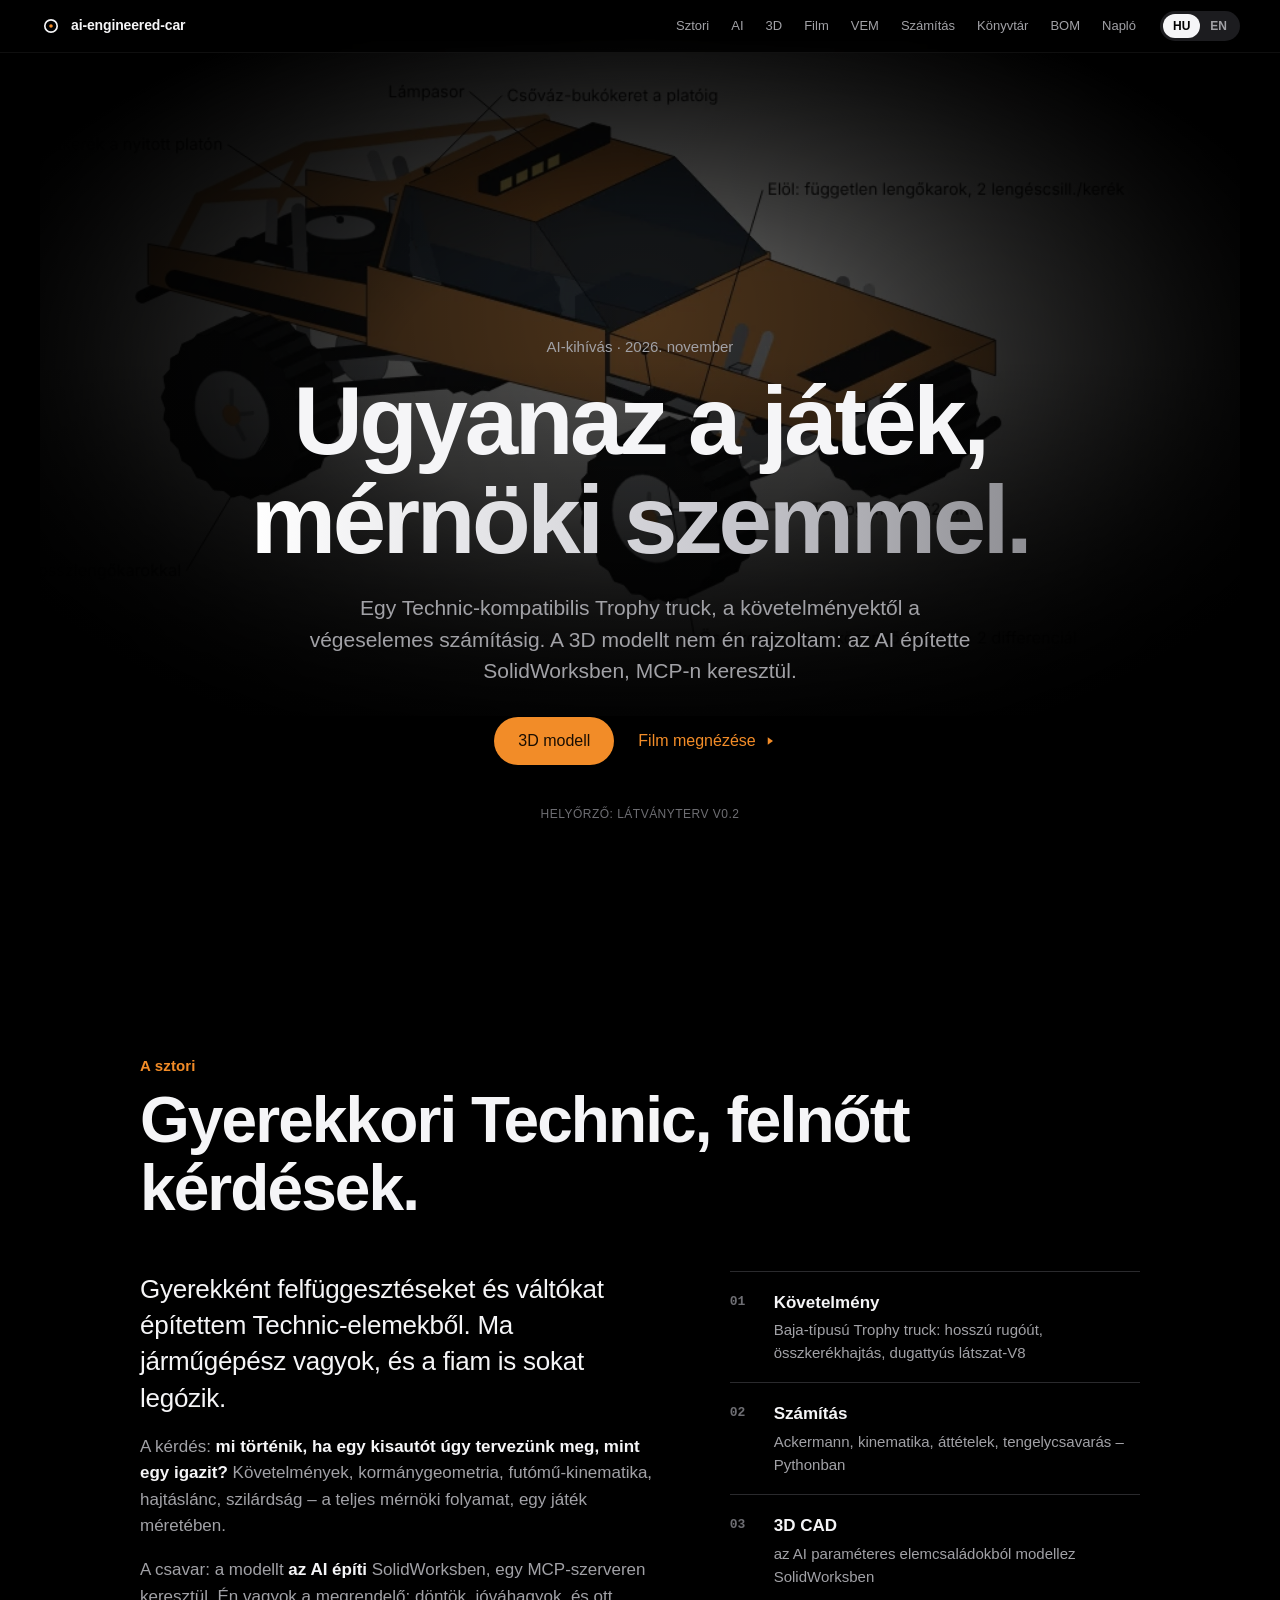
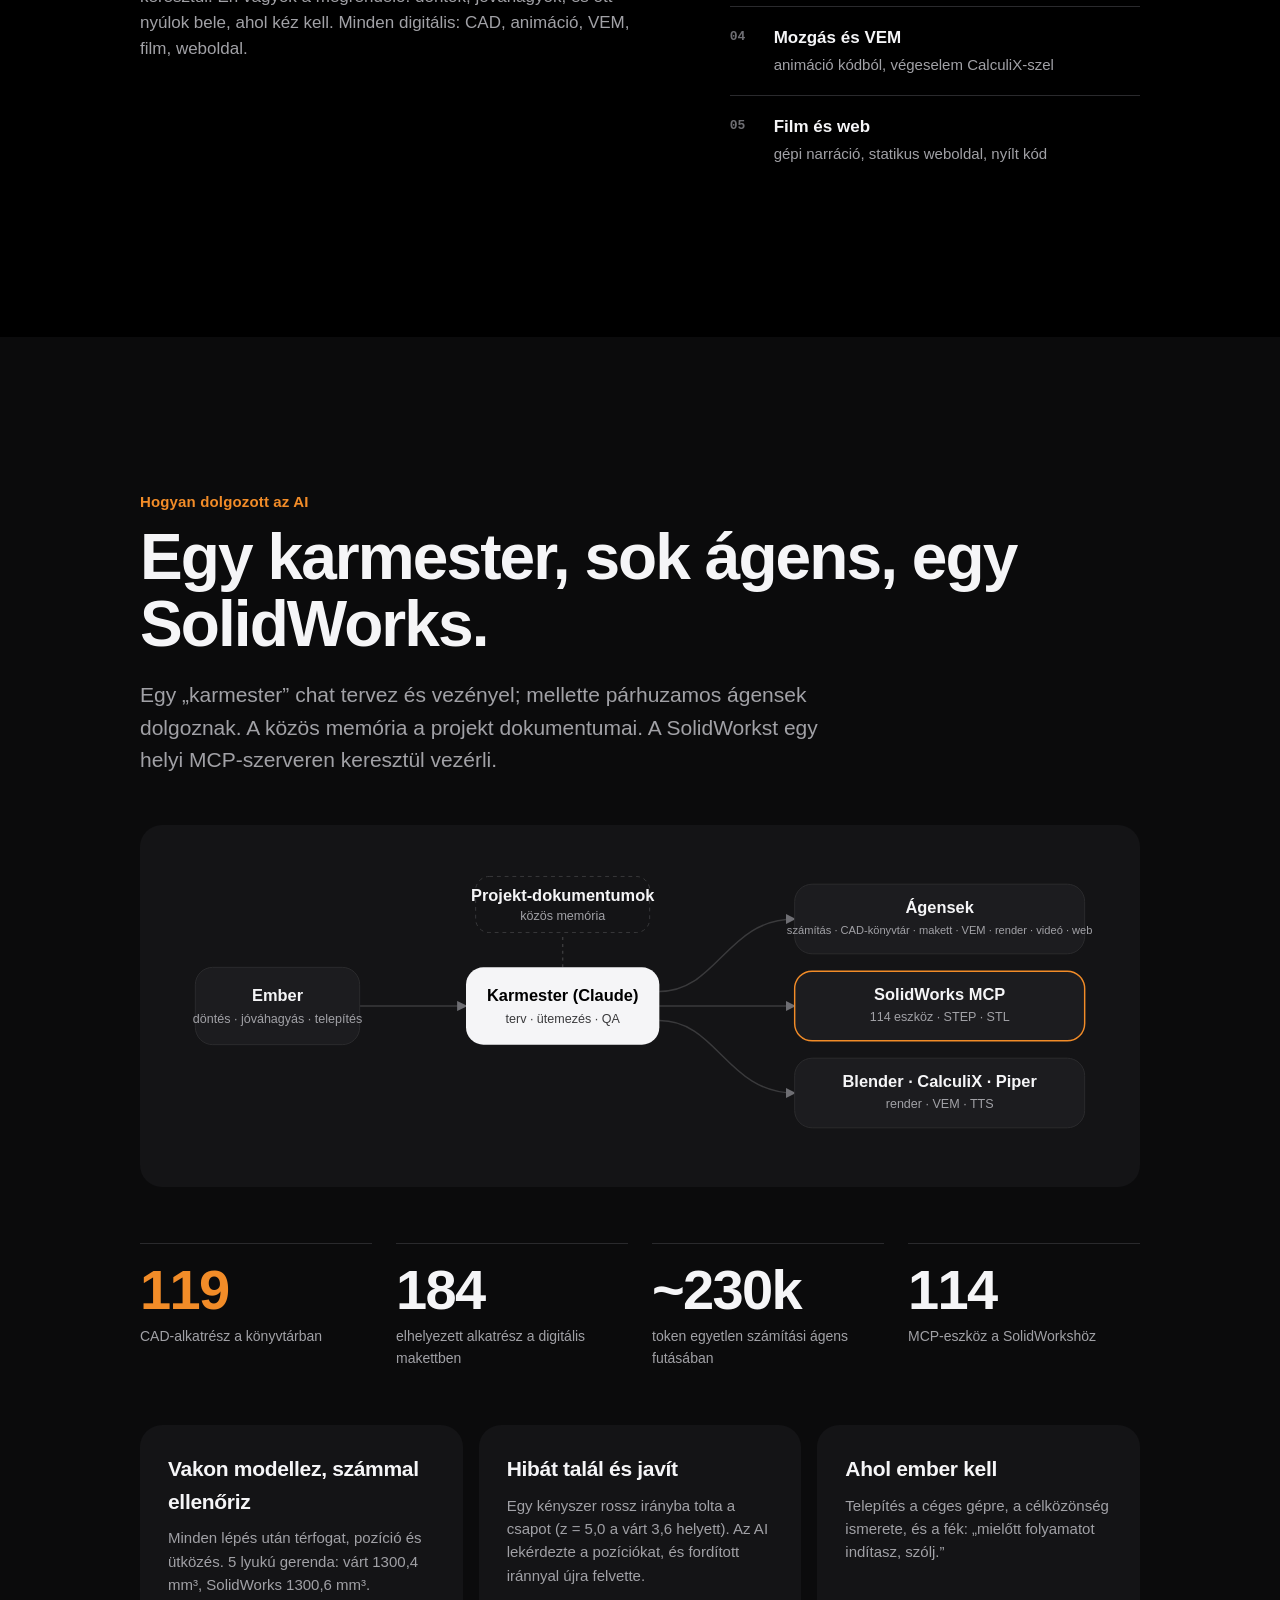
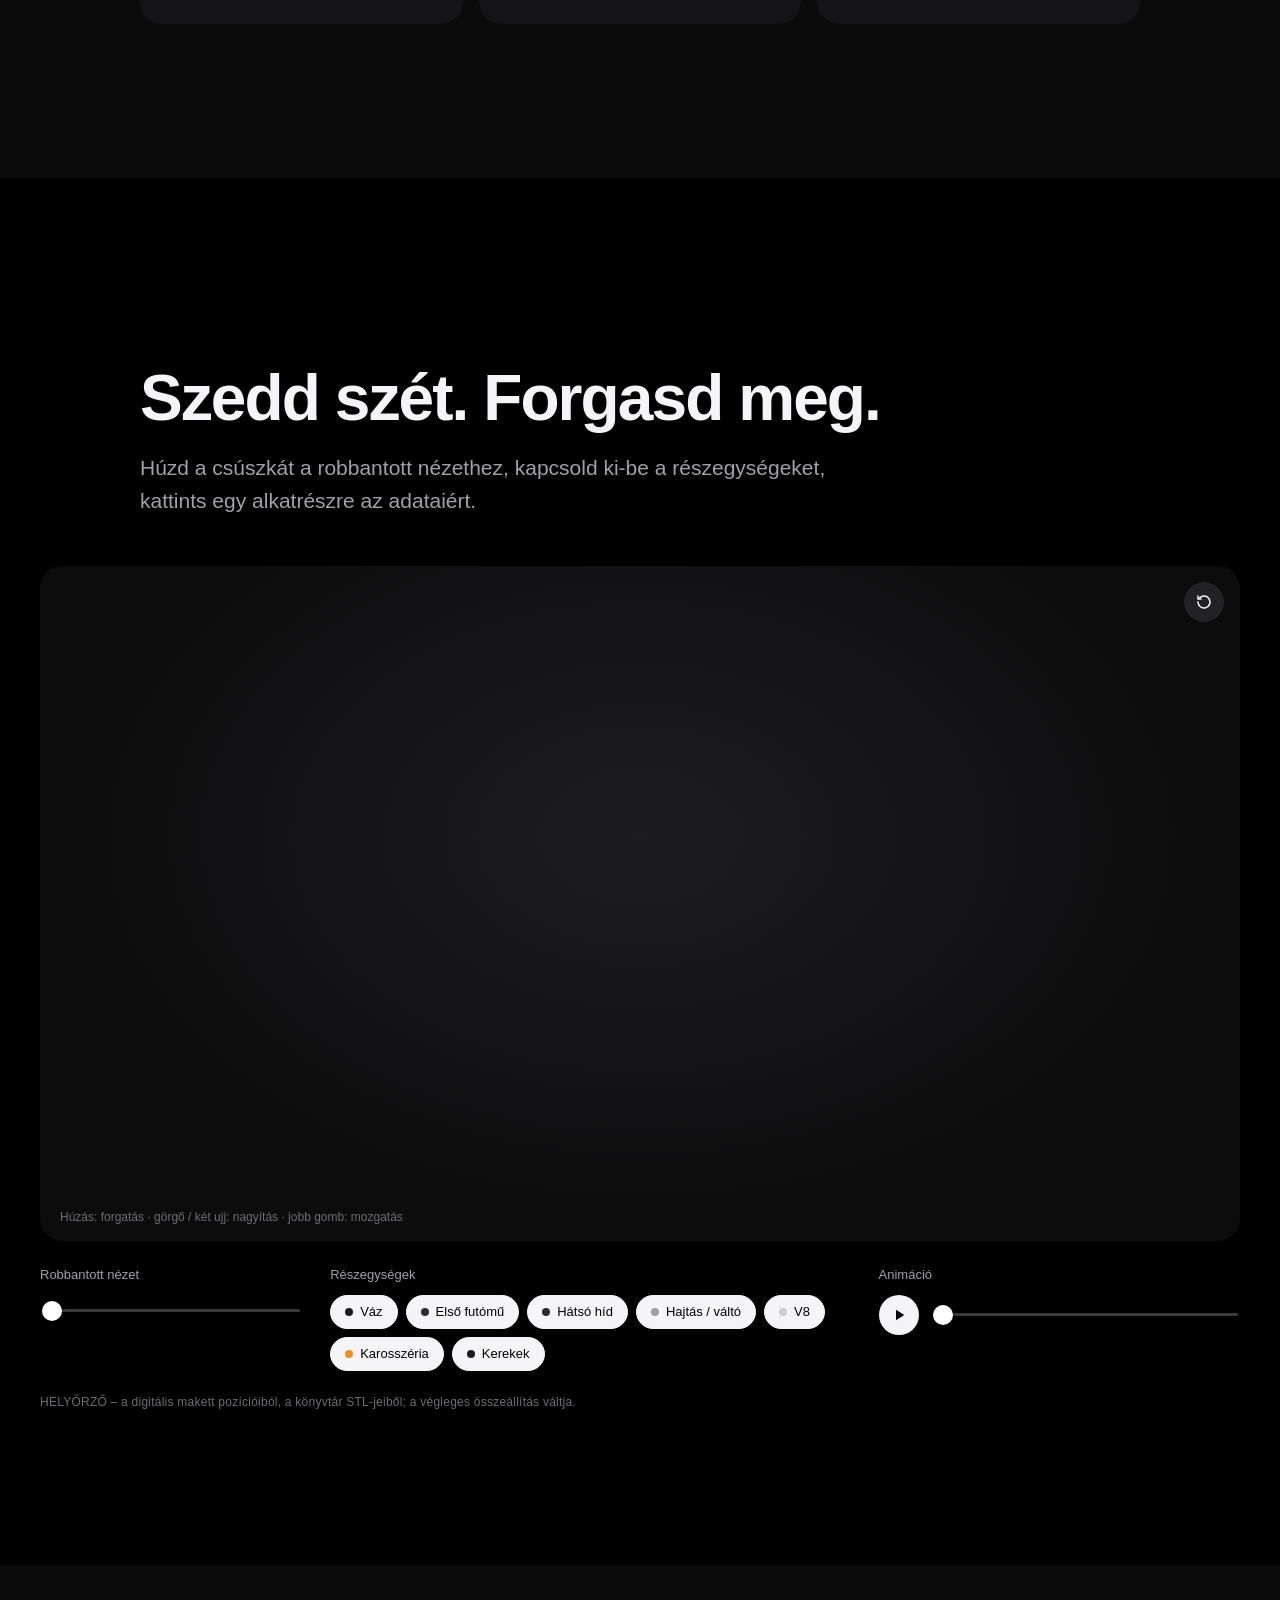
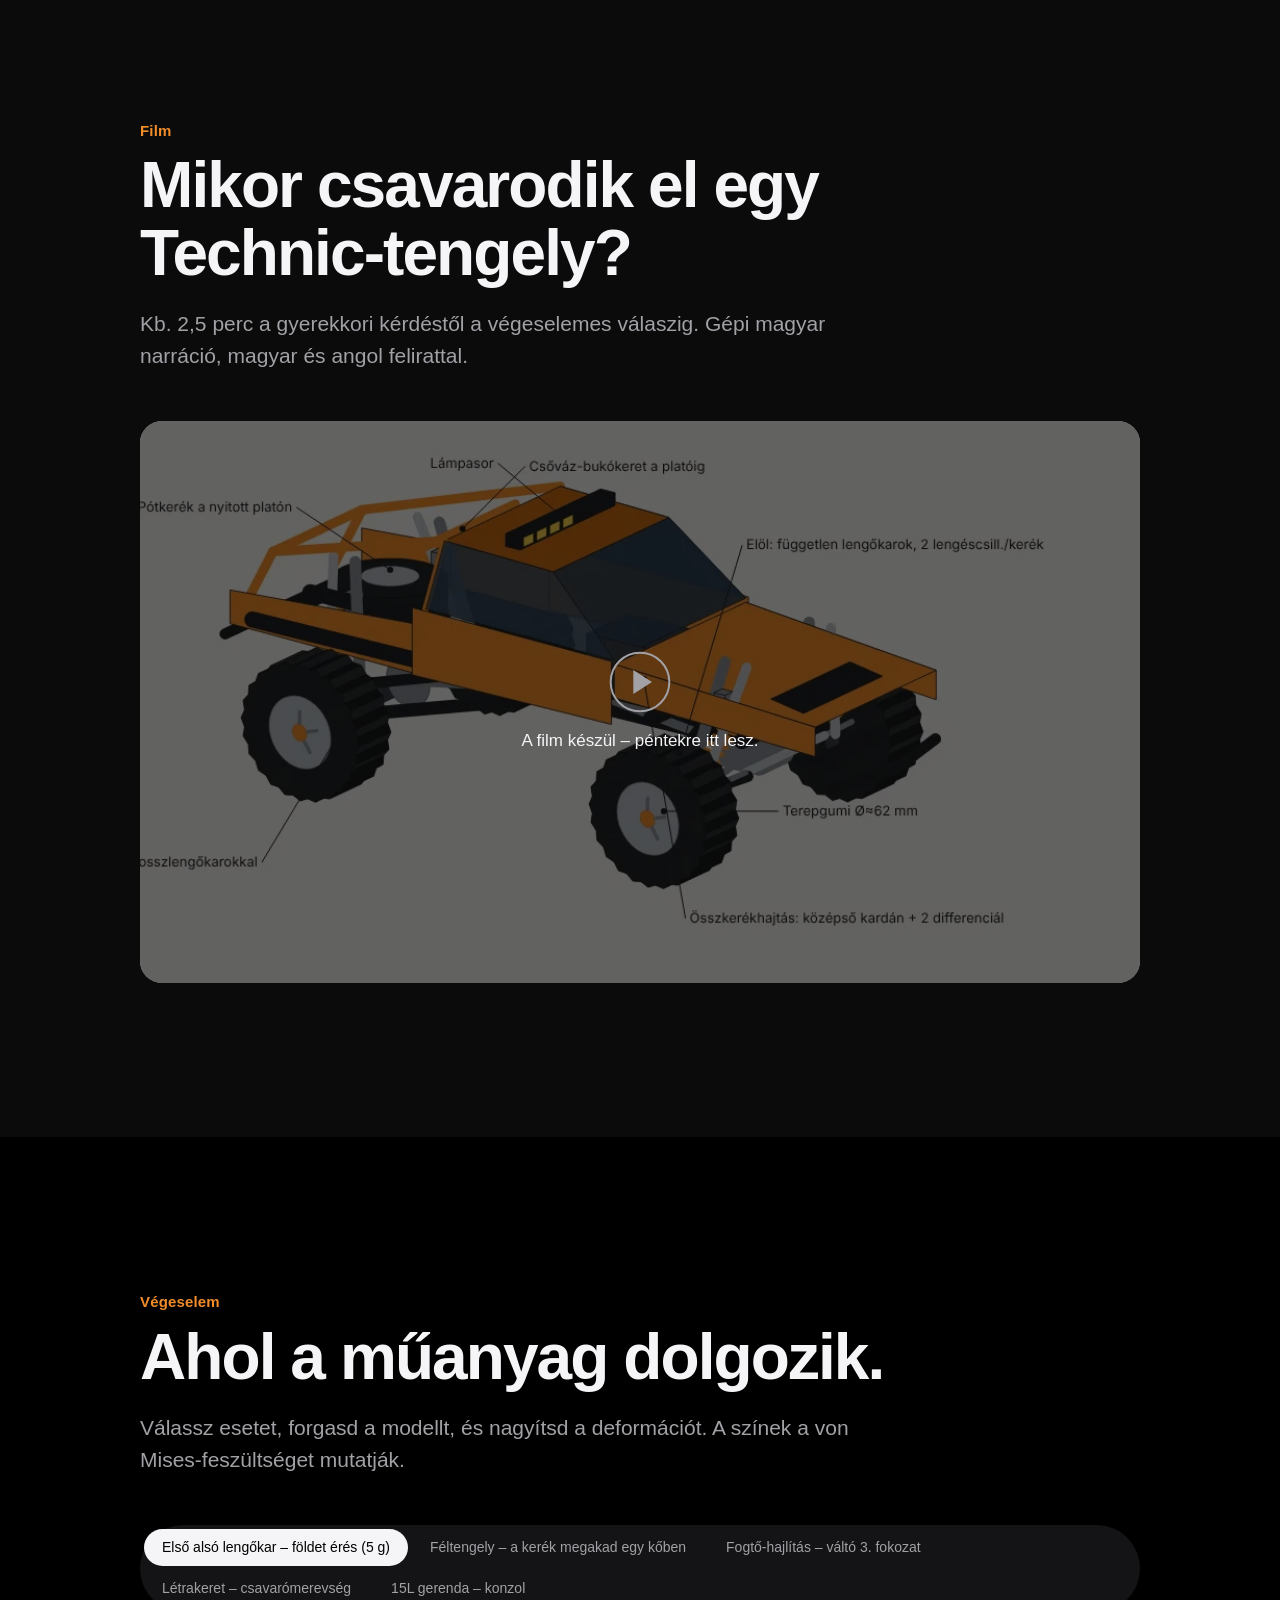
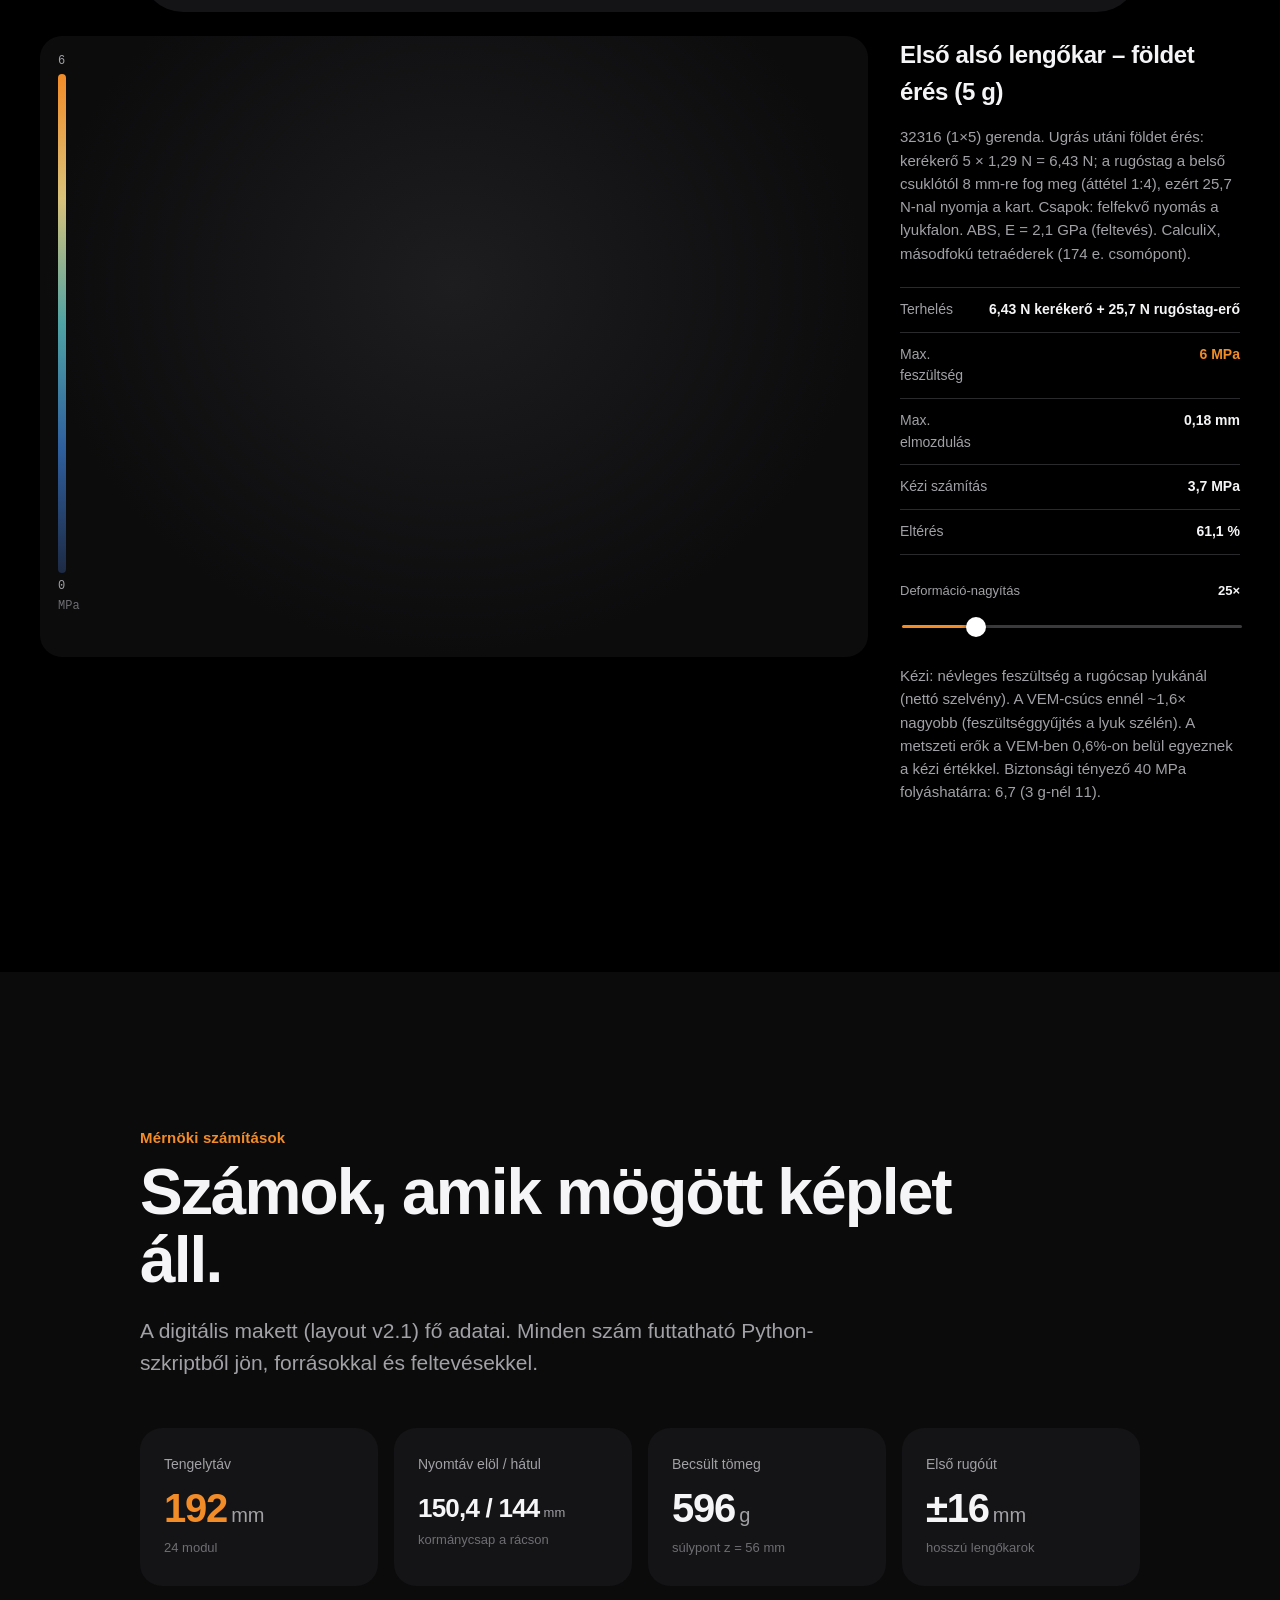
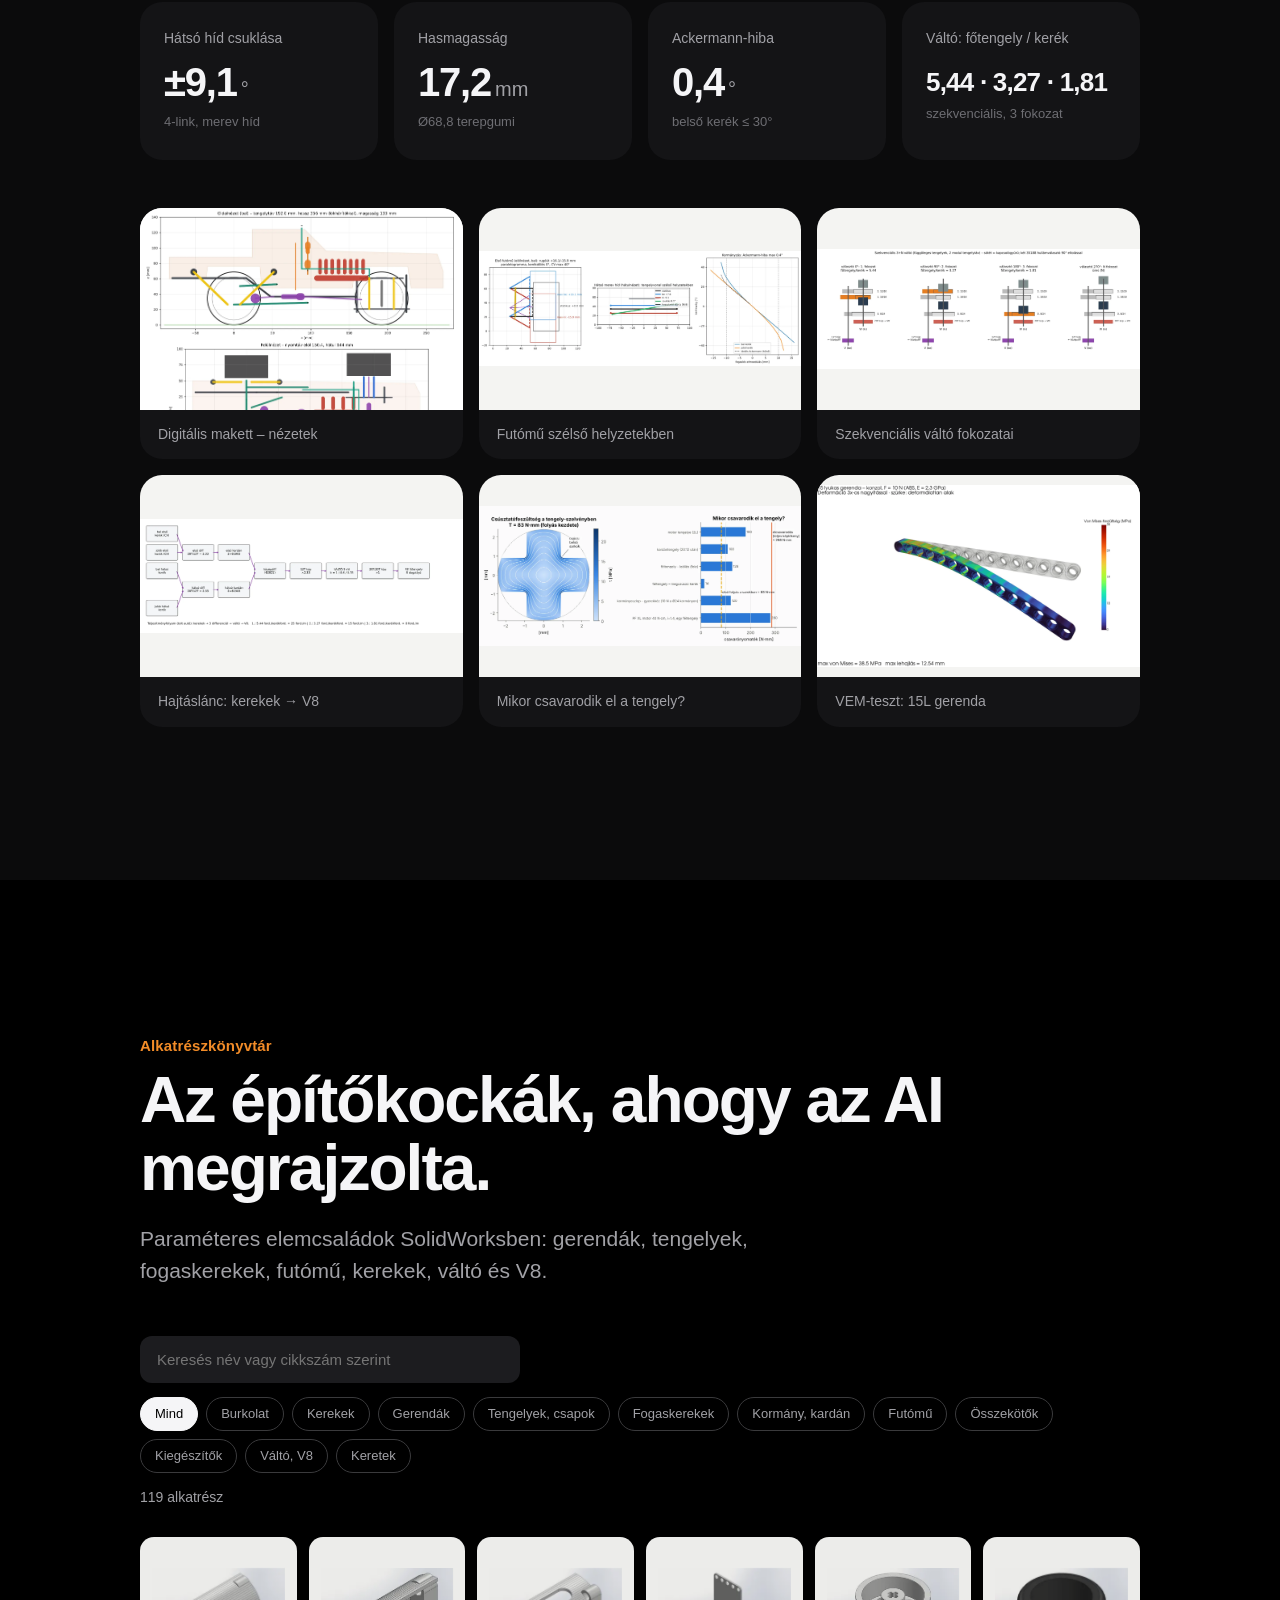
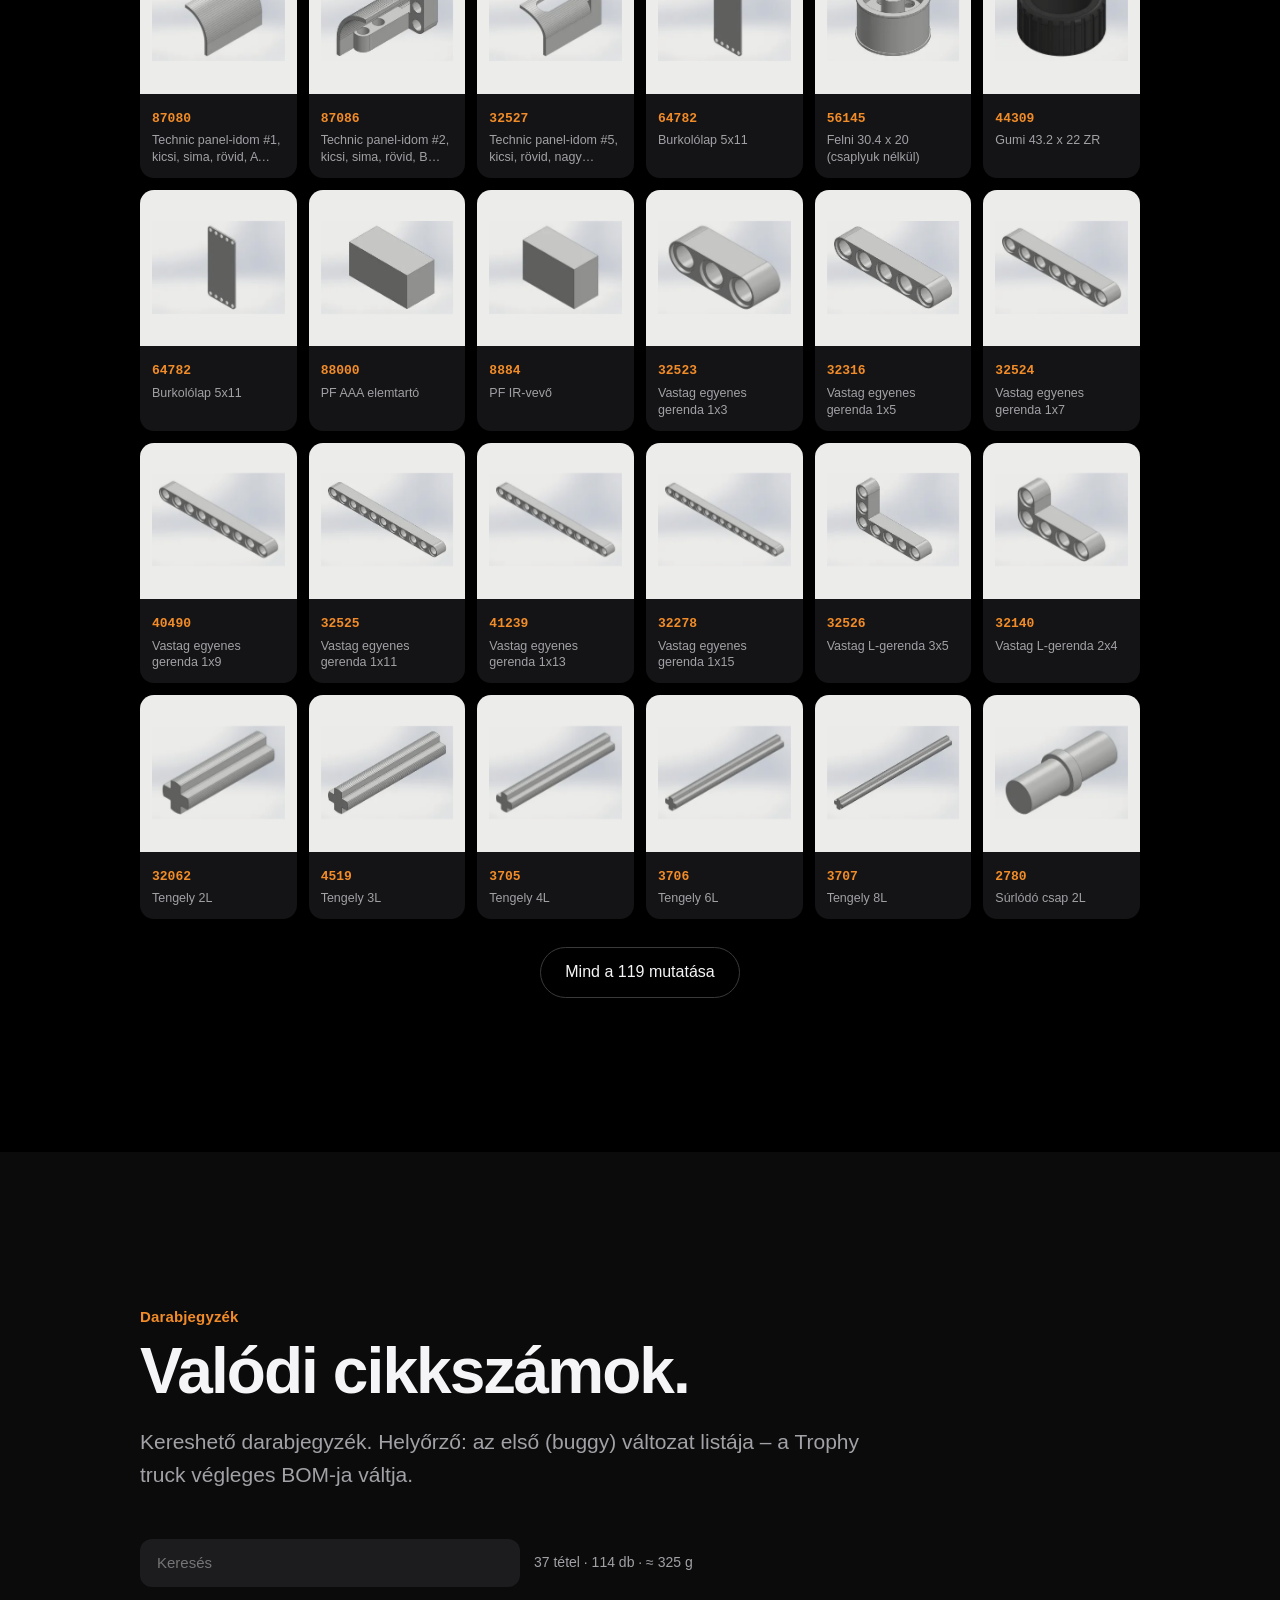
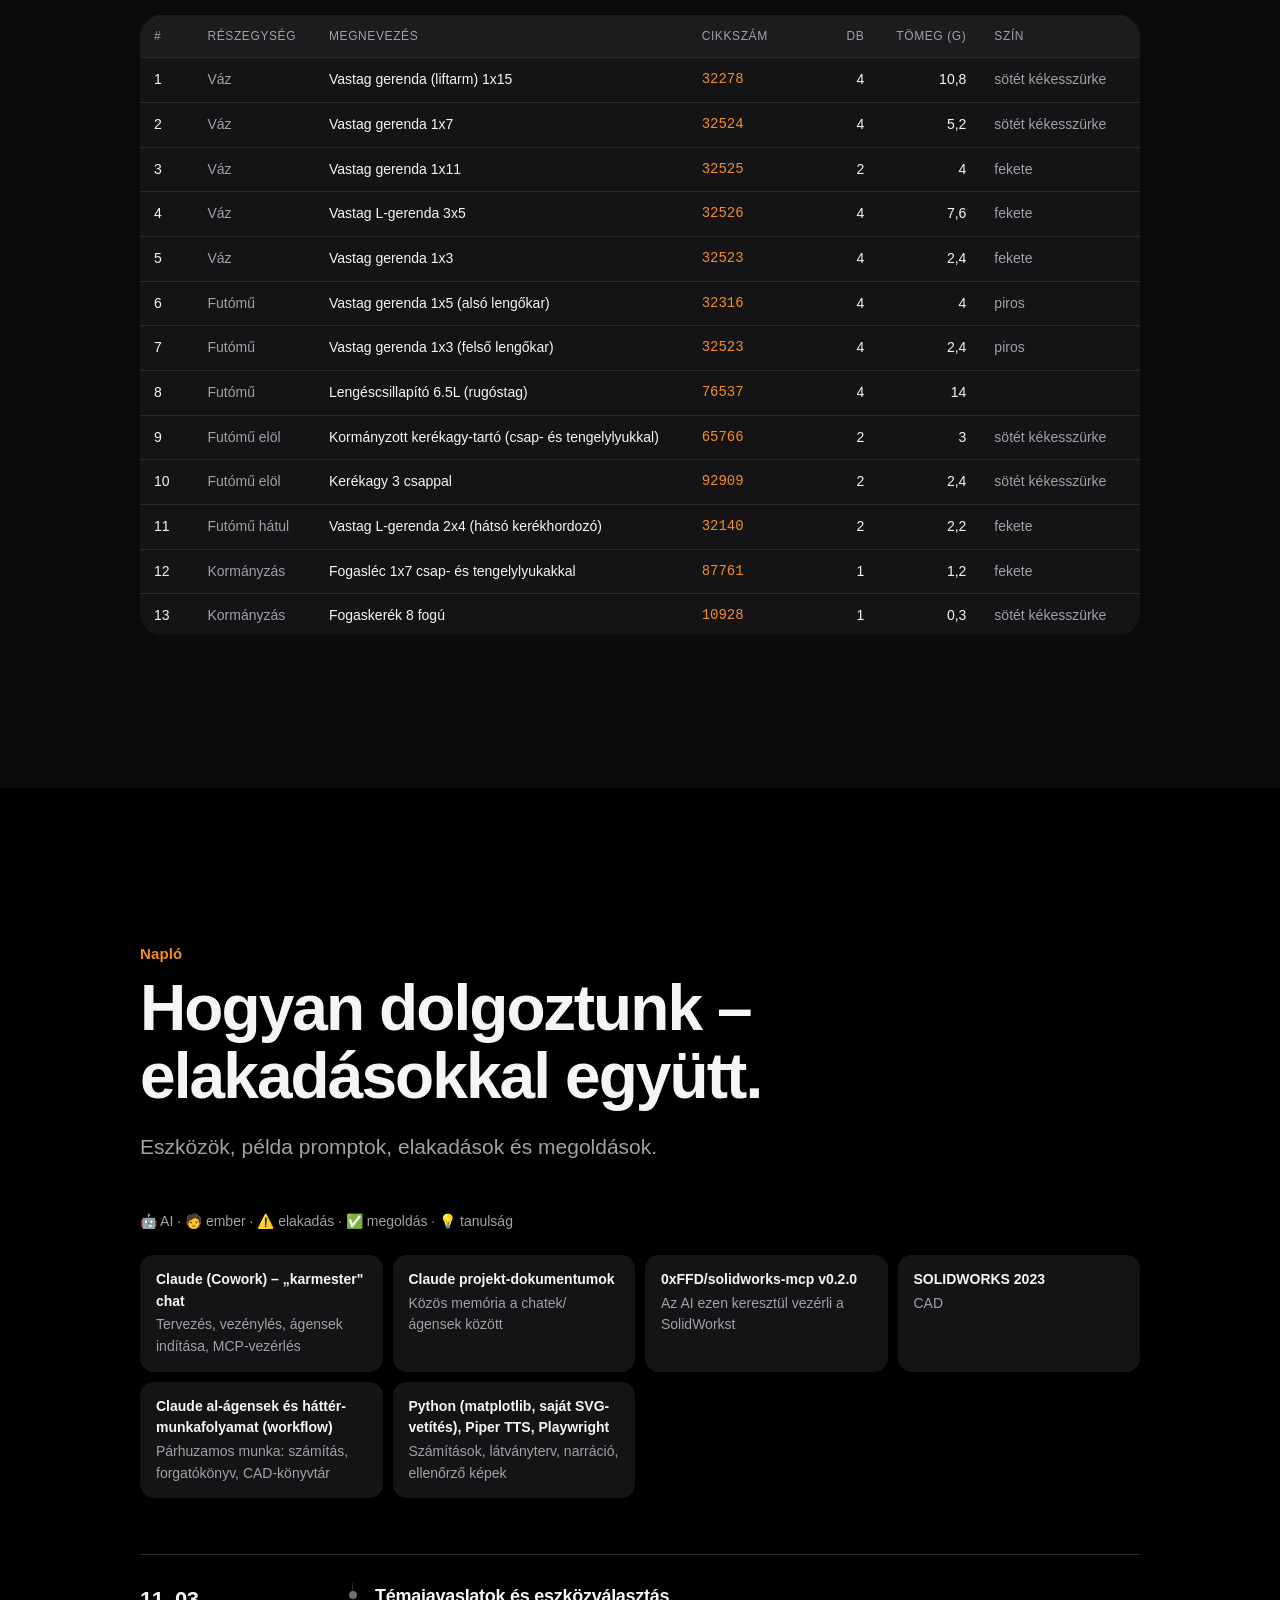
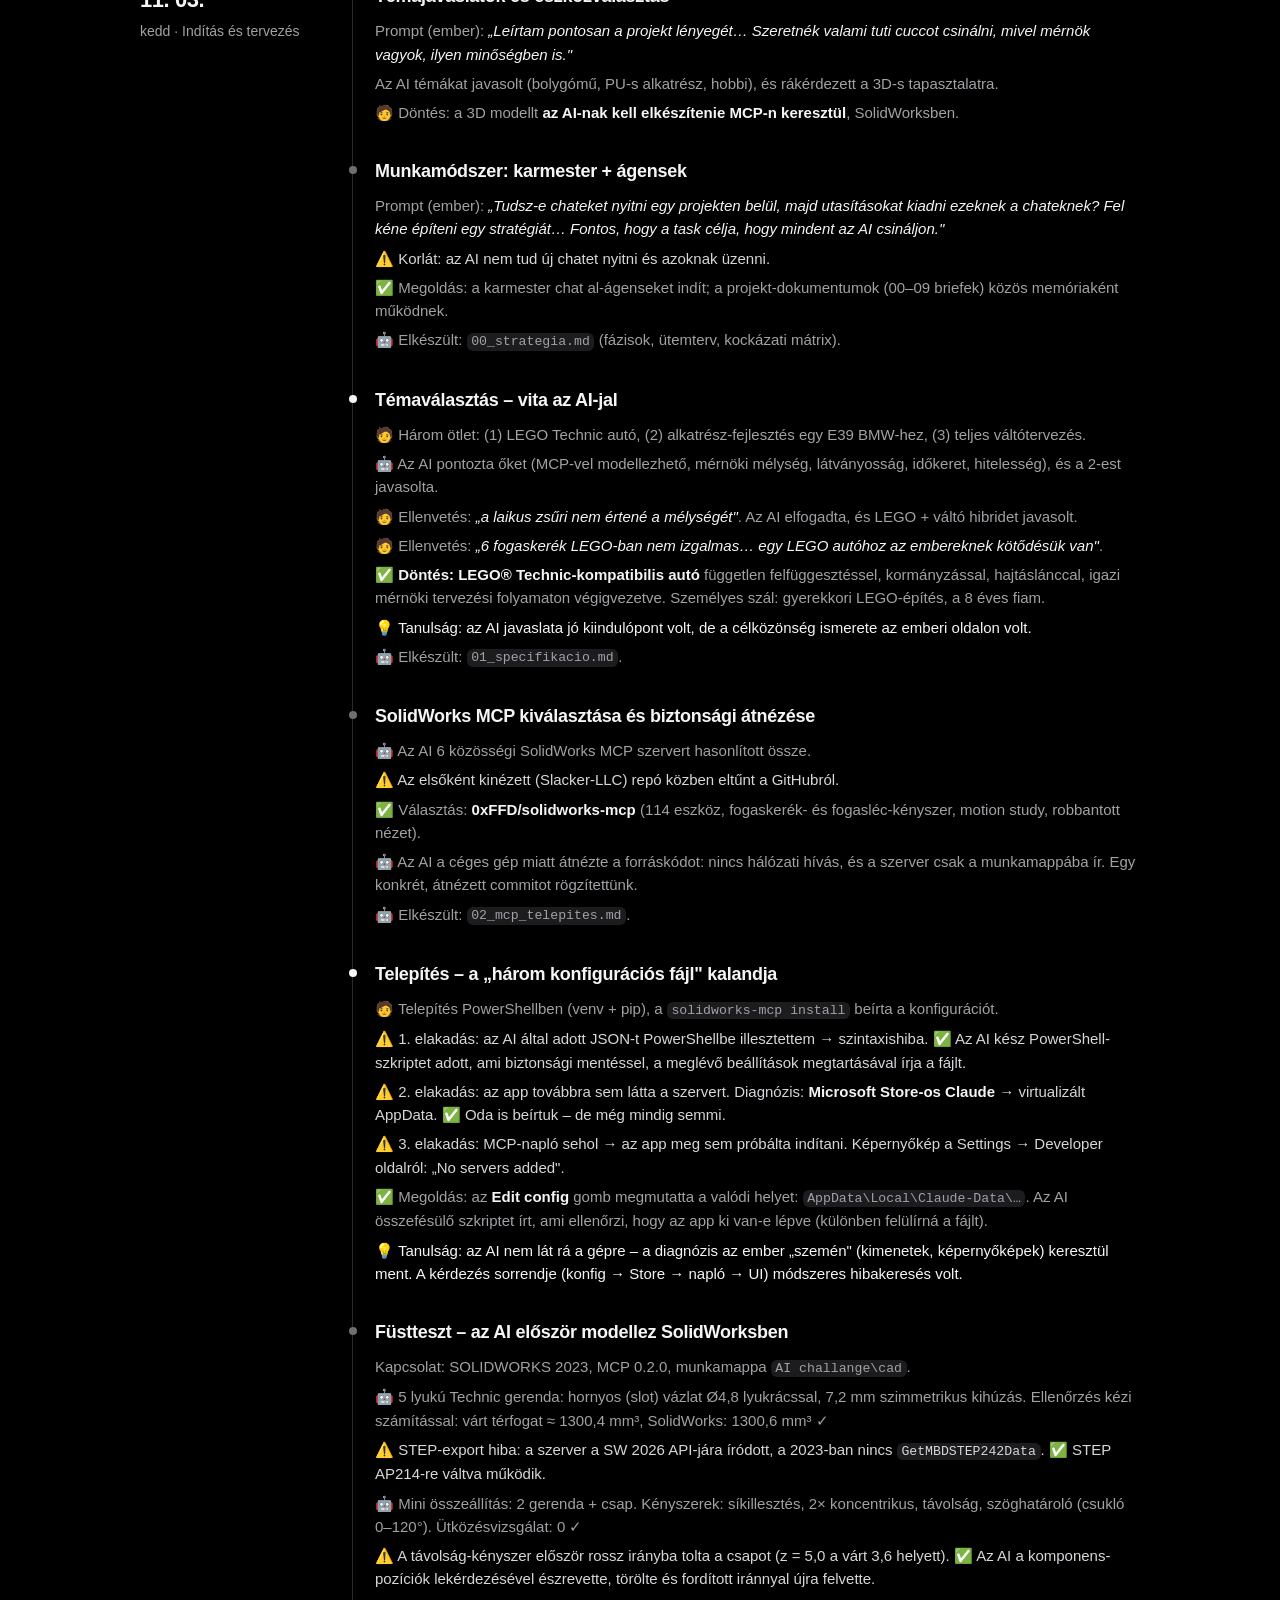
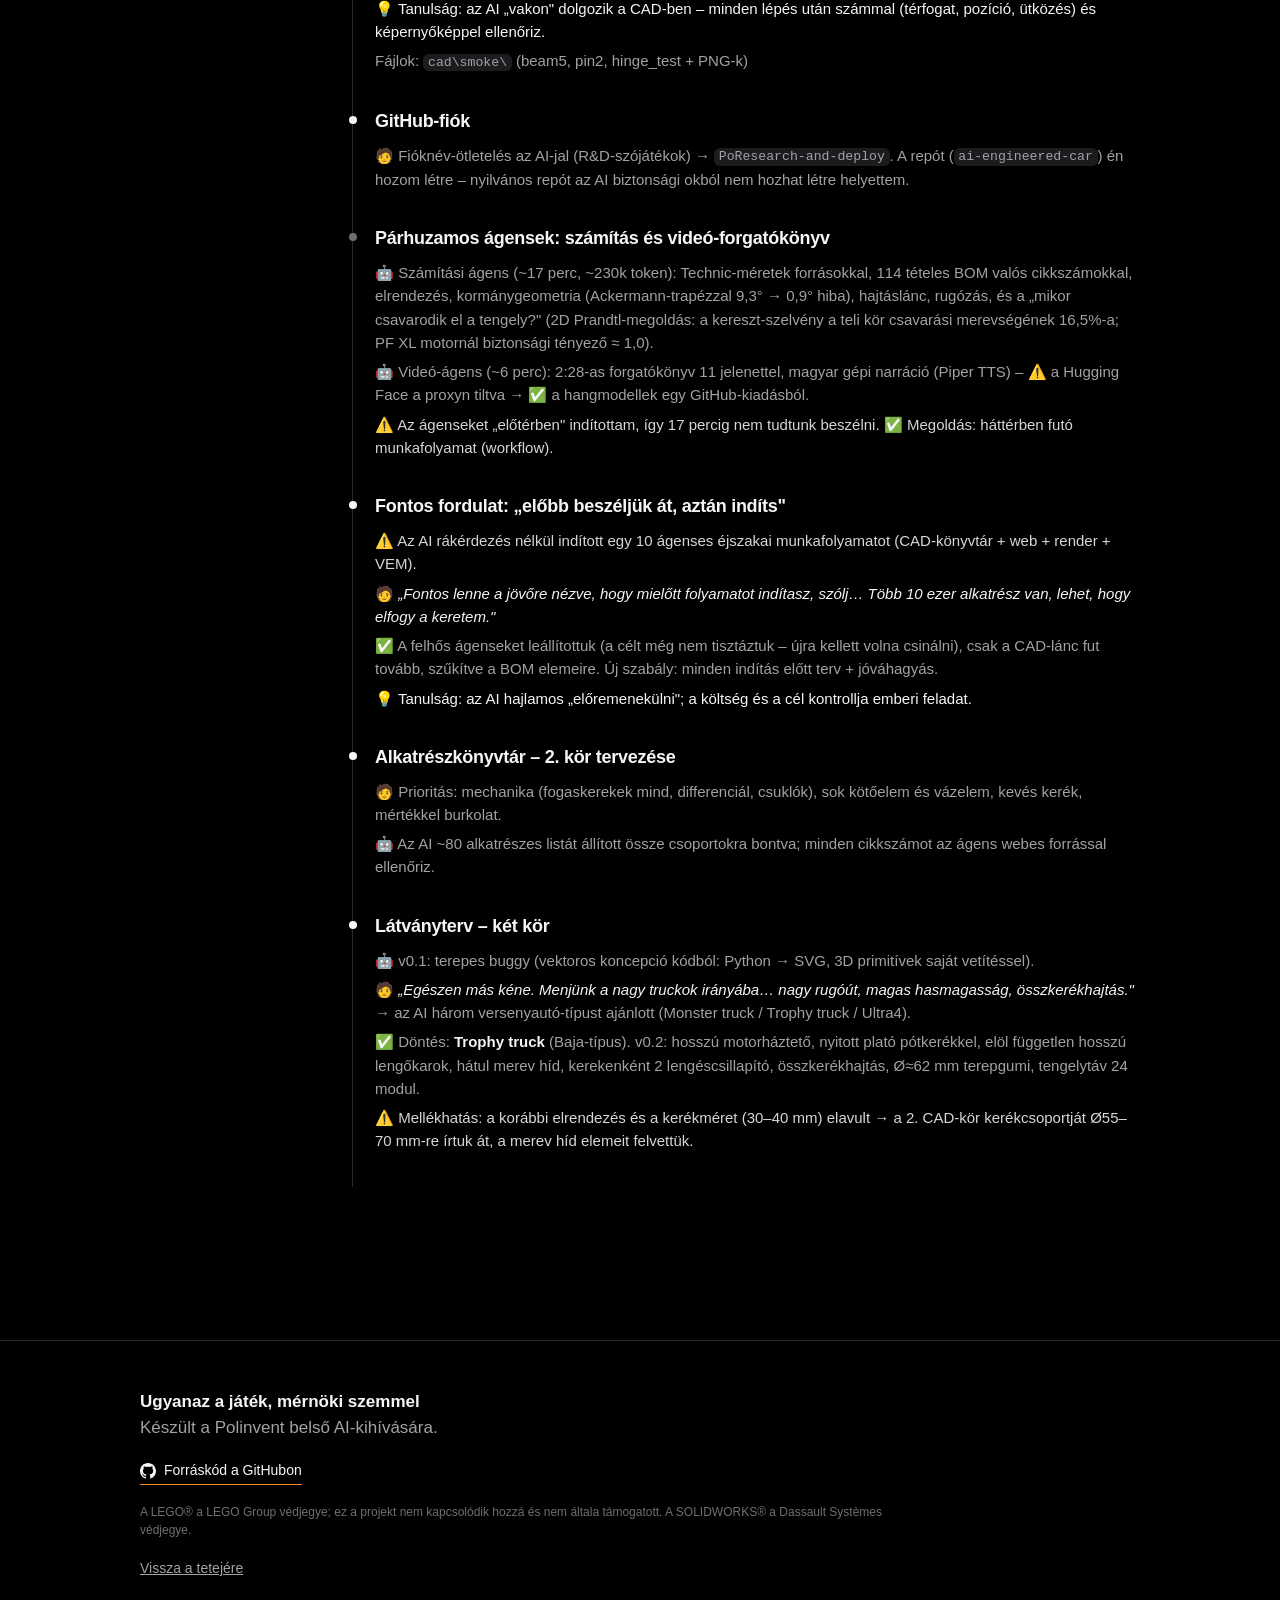
==== index.html @ e8bb2c01 "Webpage" ====
<!doctype html>
<html lang="hu">
<head>
<meta charset="utf-8">
<meta name="viewport" content="width=device-width, initial-scale=1, viewport-fit=cover">
<title>Ugyanaz a játék, mérnöki szemmel</title>
<meta name="description" content="Technic-kompatibilis Trophy truck, ahogy egy járműgépész tervezné – a 3D modellt az AI építi SolidWorksben, MCP-n keresztül.">
<meta name="color-scheme" content="dark">
<meta name="theme-color" content="#000000">
<meta property="og:title" content="Ugyanaz a játék, mérnöki szemmel">
<meta property="og:type" content="website">
<meta property="og:image" content="assets/fig/hero.webp">
<link rel="icon" href="data:image/svg+xml,%3Csvg xmlns='http://www.w3.org/2000/svg' viewBox='0 0 32 32'%3E%3Crect width='32' height='32' rx='8' fill='%23111'/%3E%3Ccircle cx='16' cy='16' r='8.5' fill='none' stroke='%23F28C28' stroke-width='2.5'/%3E%3Ccircle cx='16' cy='16' r='2.5' fill='%23F28C28'/%3E%3C/svg%3E">
<link rel="stylesheet" href="assets/css/style.css">
<script type="importmap">
{ "imports": {
  "three": "./assets/vendor/three/three.module.min.js",
  "three/addons/": "./assets/vendor/three/addons/"
} }
</script>
</head>
<body>
<a class="skip" href="#story" data-i18n="skip">Ugrás a tartalomra</a>

<header class="top" id="top">
  <div class="top__in">
    <a class="brand" href="#hero" aria-label="Ugyanaz a játék, mérnöki szemmel">
      <svg viewBox="0 0 32 32" aria-hidden="true"><circle cx="16" cy="16" r="9" fill="none" stroke="currentColor" stroke-width="2.4"/><circle cx="16" cy="16" r="2.6" fill="var(--accent)"/></svg>
      <span>ai-engineered-car</span>
    </a>
    <nav class="nav" id="nav" aria-label="Fő navigáció">
      <a href="#story" data-i18n="nav.story">Sztori</a>
      <a href="#ai" data-i18n="nav.ai">AI</a>
      <a href="#model" data-i18n="nav.model">3D</a>
      <a href="#film" data-i18n="nav.film">Film</a>
      <a href="#fem" data-i18n="nav.fem">VEM</a>
      <a href="#calc" data-i18n="nav.calc">Számítás</a>
      <a href="#lib" data-i18n="nav.lib">Könyvtár</a>
      <a href="#bom" data-i18n="nav.bom">BOM</a>
      <a href="#log" data-i18n="nav.log">Napló</a>
    </nav>
    <div class="lang" role="group" aria-label="Nyelv / Language">
      <button type="button" data-lang="hu" aria-pressed="true">HU</button>
      <button type="button" data-lang="en" aria-pressed="false">EN</button>
    </div>
    <button class="burger" id="burger" type="button" aria-expanded="false" aria-controls="nav"><span></span><span></span><b class="sr" data-i18n="nav.menu">Menü</b></button>
  </div>
</header>

<main>
<!-- 1 HERO -->
<section class="hero" id="hero">
  <div class="hero__media" id="heroMedia" data-video="assets/video/hero.mp4">
    <img src="assets/fig/hero.webp" alt="" width="1400" height="787" fetchpriority="high">
  </div>
  <div class="hero__text">
    <p class="eyebrow" data-i18n="hero.eyebrow">AI-kihívás · 2026. november</p>
    <h1 data-i18n-html="hero.title">Ugyanaz a játék,<br><span class="hl">mérnöki szemmel.</span></h1>
    <p class="hero__sub" data-i18n="hero.sub"></p>
    <div class="ctas">
      <a class="btn btn--accent" href="#model" data-i18n="hero.cta1">3D modell</a>
      <a class="btn btn--ghost" href="#film"><span data-i18n="hero.cta2">Film</span> <svg viewBox="0 0 16 16" aria-hidden="true"><path d="M5 3l7 5-7 5z" fill="currentColor"/></svg></a>
    </div>
    <p class="hero__ph" data-i18n="hero.placeholder"></p>
  </div>
</section>

<!-- 2 SZTORI -->
<section class="sec" id="story">
  <div class="wrap">
    <p class="kicker reveal" data-i18n="story.kicker"></p>
    <h2 class="reveal" data-i18n="story.title"></h2>
    <div class="story reveal">
      <div class="story__text">
        <p class="lead" data-i18n-html="story.p1"></p>
        <p data-i18n-html="story.p2"></p>
        <p data-i18n-html="story.p3"></p>
      </div>
      <ol class="steps">
        <li><b data-i18n="story.s1"></b><span data-i18n="story.s1d"></span></li>
        <li><b data-i18n="story.s2"></b><span data-i18n="story.s2d"></span></li>
        <li><b data-i18n="story.s3"></b><span data-i18n="story.s3d"></span></li>
        <li><b data-i18n="story.s4"></b><span data-i18n="story.s4d"></span></li>
        <li><b data-i18n="story.s5"></b><span data-i18n="story.s5d"></span></li>
      </ol>
    </div>
  </div>
</section>

<!-- 3 AI -->
<section class="sec sec--alt" id="ai">
  <div class="wrap">
    <p class="kicker reveal" data-i18n="ai.kicker"></p>
    <h2 class="reveal" data-i18n="ai.title"></h2>
    <p class="intro reveal" data-i18n="ai.intro"></p>
    <figure class="flow reveal">
      <svg viewBox="0 0 960 300" role="img" aria-labelledby="flowT">
        <title id="flowT">Ember → karmester → ágensek, projekt-dokumentumok, SolidWorks MCP</title>
        <defs><marker id="ah" viewBox="0 0 8 8" refX="7" refY="4" markerWidth="7" markerHeight="7" orient="auto"><path d="M0 0L8 4L0 8z" fill="#6e6e73"/></marker></defs>
        <g class="fl-lines" fill="none" stroke="#3a3a3c" stroke-width="1.5" marker-end="url(#ah)">
          <path d="M190 150H300"/><path d="M500 135C560 135 570 60 640 60"/><path d="M500 150H640"/><path d="M500 165C560 165 570 240 640 240"/>
        </g>
        <path d="M400 110C400 90 400 80 400 76" stroke="#3a3a3c" stroke-width="1.5" fill="none" stroke-dasharray="3 4"/>
        <g class="fl-node">
          <rect x="20" y="110" width="170" height="80" rx="18"/>
          <text x="105" y="145" class="t1" data-i18n="ai.human">Ember</text><text x="105" y="168" class="t2" data-i18n="ai.humanD"></text>
        </g>
        <g class="fl-node fl-node--main">
          <rect x="300" y="110" width="200" height="80" rx="18"/>
          <text x="400" y="145" class="t1" data-i18n="ai.conductor">Karmester</text><text x="400" y="168" class="t2" data-i18n="ai.conductorD"></text>
        </g>
        <g class="fl-node fl-node--soft">
          <rect x="310" y="16" width="180" height="58" rx="14"/>
          <text x="400" y="41" class="t1" data-i18n="ai.docs"></text><text x="400" y="61" class="t2" data-i18n="ai.docsD"></text>
        </g>
        <g class="fl-node"><rect x="640" y="24" width="300" height="72" rx="18"/>
          <text x="790" y="54" class="t1" data-i18n="ai.agents">Ágensek</text><text x="790" y="76" class="t2 t2--s" data-i18n="ai.agentsD"></text></g>
        <g class="fl-node fl-node--accent"><rect x="640" y="114" width="300" height="72" rx="18"/>
          <text x="790" y="144" class="t1" data-i18n="ai.mcp">SolidWorks MCP</text><text x="790" y="166" class="t2" data-i18n="ai.mcpD"></text></g>
        <g class="fl-node"><rect x="640" y="204" width="300" height="72" rx="18"/>
          <text x="790" y="234" class="t1">Blender · CalculiX · Piper</text><text x="790" y="256" class="t2">render · VEM · TTS</text></g>
      </svg>
    </figure>
    <div class="nums reveal">
      <div><b id="nLib">119</b><span data-i18n="ai.n1"></span></div>
      <div><b>184</b><span data-i18n="ai.n2"></span></div>
      <div><b>~230k</b><span data-i18n="ai.n3"></span></div>
      <div><b>114</b><span data-i18n="ai.n4"></span></div>
    </div>
    <div class="cards3">
      <article class="card reveal"><h3 data-i18n="ai.c1t"></h3><p data-i18n="ai.c1"></p></article>
      <article class="card reveal"><h3 data-i18n="ai.c2t"></h3><p data-i18n="ai.c2"></p></article>
      <article class="card reveal"><h3 data-i18n="ai.c3t"></h3><p data-i18n="ai.c3"></p></article>
    </div>
  </div>
</section>

<!-- 4 3D -->
<section class="sec" id="model">
  <div class="wrap">
    <p class="kicker reveal" data-i18n="model.kicker"></p>
    <h2 class="reveal" data-i18n="model.title"></h2>
    <p class="intro reveal" data-i18n="model.intro"></p>
  </div>
  <div class="wrap wrap--wide">
    <div class="stage reveal" id="truckStage" data-src="assets/model/truck.glb" data-parts="assets/model/parts.json">
      <canvas class="stage__cv" aria-label="3D"></canvas>
      <div class="stage__msg" data-role="msg"><span class="spin" aria-hidden="true"></span><span data-i18n="model.loading">Betöltés…</span></div>
      <p class="stage__hint" data-i18n="model.hint"></p>
      <button class="iconbtn stage__reset" type="button" data-role="reset" data-i18n-title="model.reset" aria-label="Reset"><svg viewBox="0 0 24 24"><path d="M4 12a8 8 0 1 0 2.4-5.7M4 4v4h4" fill="none" stroke="currentColor" stroke-width="2" stroke-linecap="round"/></svg></button>
      <aside class="info" data-role="info" hidden>
        <button class="iconbtn info__x" type="button" data-role="infoClose" data-i18n-title="model.close" aria-label="Close"><svg viewBox="0 0 24 24"><path d="M6 6l12 12M18 6L6 18" stroke="currentColor" stroke-width="2" stroke-linecap="round"/></svg></button>
        <p class="info__grp" data-role="infoGroup"></p>
        <h3 data-role="infoName"></h3>
        <p class="info__id"><span data-i18n="model.partno"></span> <b data-role="infoId"></b></p>
      </aside>
    </div>
    <div class="controls reveal">
      <div class="ctl">
        <label for="explode" class="ctl__lbl" data-i18n="model.explode"></label>
        <input type="range" id="explode" min="0" max="1" step="0.01" value="0">
      </div>
      <div class="ctl ctl--groups">
        <span class="ctl__lbl" data-i18n="model.groups"></span>
        <div class="chips" id="groupChips"></div>
      </div>
      <div class="ctl ctl--anim">
        <span class="ctl__lbl" data-i18n="model.anim"></span>
        <div class="player">
          <button class="iconbtn iconbtn--accent" type="button" id="animPlay" aria-label="Play"><svg viewBox="0 0 24 24" class="i-play"><path d="M8 5l11 7-11 7z" fill="currentColor"/></svg><svg viewBox="0 0 24 24" class="i-pause"><path d="M7 5h4v14H7zM13 5h4v14h-4z" fill="currentColor"/></svg></button>
          <input type="range" id="animTime" min="0" max="1" step="0.001" value="0" aria-label="Timeline">
          <select id="animClip" aria-label="Clip"></select>
        </div>
      </div>
    </div>
    <p class="ph-note" data-i18n="model.placeholder"></p>
  </div>
</section>

<!-- 5 FILM -->
<section class="sec sec--alt" id="film">
  <div class="wrap">
    <p class="kicker reveal" data-i18n="film.kicker"></p>
    <h2 class="reveal" data-i18n="film.title"></h2>
    <p class="intro reveal" data-i18n="film.intro"></p>
    <div class="film reveal" id="filmBox" data-src="assets/video/film.mp4" data-poster="assets/fig/hero.webp">
      <video controls playsinline preload="none" poster="assets/fig/hero.webp" crossorigin="anonymous">
        <track kind="subtitles" srclang="hu" label="Magyar" src="assets/video/film.hu.vtt" default>
        <track kind="subtitles" srclang="en" label="English" src="assets/video/film.en.vtt">
      </video>
      <div class="film__soon" hidden><svg viewBox="0 0 48 48" aria-hidden="true"><circle cx="24" cy="24" r="22" fill="none" stroke="currentColor" stroke-width="1.5"/><path d="M19 15l14 9-14 9z" fill="currentColor"/></svg><span data-i18n="film.soon"></span></div>
    </div>
  </div>
</section>

<!-- 6 VEM -->
<section class="sec" id="fem">
  <div class="wrap">
    <p class="kicker reveal" data-i18n="fem.kicker"></p>
    <h2 class="reveal" data-i18n="fem.title"></h2>
    <p class="intro reveal" data-i18n="fem.intro"></p>
    <div class="tabs reveal" id="femTabs" role="tablist"></div>
  </div>
  <div class="wrap wrap--wide">
    <div class="femgrid reveal">
      <div class="stage stage--fem" id="femStage" data-cases="assets/fem/cases.json">
        <canvas class="stage__cv" aria-label="FEM 3D"></canvas>
        <div class="stage__msg" data-role="msg"><span class="spin" aria-hidden="true"></span><span data-i18n="model.loading"></span></div>
        <span class="badge" data-role="demo" hidden data-i18n="fem.demo">DEMÓ</span>
        <div class="legend" aria-hidden="true">
          <span data-role="vmax"></span>
          <i class="legend__bar"></i>
          <span data-role="vmin"></span>
          <em>MPa</em>
        </div>
      </div>
      <div class="femside">
        <h3 data-role="femTitle" id="femTitle"></h3>
        <p data-role="femDesc" id="femDesc"></p>
        <dl class="kv" id="femKv"></dl>
        <div class="ctl">
          <label for="femScale" class="ctl__lbl"><span data-i18n="fem.scale"></span> <b id="femScaleV">1×</b></label>
          <input type="range" id="femScale" min="0" max="5" step="0.05" value="1">
        </div>
        <p class="small muted" id="femNote"></p>
      </div>
    </div>
  </div>
</section>

<!-- 7 SZÁMÍTÁS -->
<section class="sec sec--alt" id="calc">
  <div class="wrap">
    <p class="kicker reveal" data-i18n="calc.kicker"></p>
    <h2 class="reveal" data-i18n="calc.title"></h2>
    <p class="intro reveal" data-i18n="calc.intro"></p>
    <div class="kpis" id="kpis"></div>
    <div class="figs" id="figs"></div>
  </div>
</section>

<!-- 8 KÖNYVTÁR -->
<section class="sec" id="lib">
  <div class="wrap">
    <p class="kicker reveal" data-i18n="lib.kicker"></p>
    <h2 class="reveal" data-i18n="lib.title"></h2>
    <p class="intro reveal" data-i18n="lib.intro"></p>
    <div class="filters reveal">
      <input type="search" id="libQ" class="search" data-i18n-ph="lib.search" autocomplete="off">
      <div class="chips" id="libChips"></div>
      <span class="muted small" id="libCount" aria-live="polite"></span>
    </div>
    <div class="libgrid" id="libGrid"></div>
  </div>
</section>

<!-- 9 BOM -->
<section class="sec sec--alt" id="bom">
  <div class="wrap">
    <p class="kicker reveal" data-i18n="bom.kicker"></p>
    <h2 class="reveal" data-i18n="bom.title"></h2>
    <p class="intro reveal" data-i18n="bom.intro"></p>
    <div class="filters reveal">
      <input type="search" id="bomQ" class="search" data-i18n-ph="bom.search" autocomplete="off">
      <span class="muted small" id="bomSum" aria-live="polite"></span>
    </div>
    <div class="tablewrap reveal" tabindex="0" role="region" aria-label="BOM">
      <table class="bomt">
        <thead><tr>
          <th data-i18n="bom.pos"></th><th data-i18n="bom.group"></th><th data-i18n="bom.name"></th><th data-i18n="bom.partno"></th>
          <th class="num" data-i18n="bom.qty"></th><th class="num" data-i18n="bom.mass"></th><th data-i18n="bom.color"></th>
        </tr></thead>
        <tbody id="bomBody"></tbody>
      </table>
    </div>
  </div>
</section>

<!-- 10 NAPLÓ -->
<section class="sec" id="log">
  <div class="wrap">
    <p class="kicker reveal" data-i18n="log.kicker"></p>
    <h2 class="reveal" data-i18n="log.title"></h2>
    <p class="intro reveal" data-i18n="log.intro"></p>
    <p class="en-only small" id="logEn" hidden></p>
    <p class="muted small reveal" data-i18n="log.legend"></p>
    <div id="logTools" class="tools reveal"></div>
    <div id="logTimeline" class="timeline"></div>
  </div>
</section>
</main>

<!-- 11 LÁBLÉC -->
<footer class="foot">
  <div class="wrap foot__in">
    <div>
      <p class="foot__title" data-i18n="meta.title">Ugyanaz a játék, mérnöki szemmel</p>
      <p class="muted" data-i18n="foot.made">Készült a Polinvent belső AI-kihívására.</p>
    </div>
    <a class="gh" href="https://github.com/PoResearch-and-deploy/ai-engineered-car" rel="noopener"><svg viewBox="0 0 16 16" aria-hidden="true"><path fill="currentColor" d="M8 0C3.6 0 0 3.6 0 8c0 3.5 2.3 6.5 5.5 7.6.4.1.5-.2.5-.4v-1.4c-2.2.5-2.7-1-2.7-1-.4-.9-.9-1.2-.9-1.2-.7-.5.1-.5.1-.5.8.1 1.2.8 1.2.8.7 1.3 1.9.9 2.4.7.1-.5.3-.9.5-1.1-1.8-.2-3.6-.9-3.6-4 0-.9.3-1.6.8-2.1-.1-.2-.4-1 .1-2.1 0 0 .7-.2 2.2.8.6-.2 1.3-.3 2-.3s1.4.1 2 .3c1.5-1 2.2-.8 2.2-.8.4 1.1.2 1.9.1 2.1.5.6.8 1.3.8 2.1 0 3.1-1.9 3.7-3.6 3.9.3.3.5.8.5 1.5v2.2c0 .2.1.5.6.4C13.7 14.5 16 11.5 16 8c0-4.4-3.6-8-8-8z"/></svg><span data-i18n="foot.github">GitHub</span></a>
    <p class="legal" data-i18n="foot.legal">A LEGO® a LEGO Group védjegye; ez a projekt nem kapcsolódik hozzá és nem általa támogatott. A SOLIDWORKS® a Dassault Systèmes védjegye.</p>
    <a class="small muted" href="#top" data-i18n="foot.top">Vissza a tetejére</a>
  </div>
</footer>

<div class="lightbox" id="lightbox" hidden role="dialog" aria-modal="true">
  <button class="iconbtn lightbox__x" type="button" aria-label="Close"><svg viewBox="0 0 24 24"><path d="M6 6l12 12M18 6L6 18" stroke="currentColor" stroke-width="2" stroke-linecap="round"/></svg></button>
  <img alt="">
  <p class="lightbox__cap"></p>
</div>

<script type="module" src="assets/js/main.js"></script>
</body>
</html>
---- assets/css/style.css ----
/* ai-engineered-car – sötét, Apple-szerű termékoldal. Narancs csak kiemelésként. */
:root{
  --bg:#000; --bg2:#0b0b0c; --panel:#141416; --panel2:#1c1c1f; --line:#2a2a2d; --line2:#3a3a3c;
  --fg:#f5f5f7; --fg2:#a1a1a6; --fg3:#6e6e73;
  --accent:#F28C28; --accent-ink:#1a0e02;
  --r:22px; --r-sm:14px;
  --font:-apple-system,BlinkMacSystemFont,"SF Pro Display","Segoe UI",Roboto,Helvetica,Arial,sans-serif;
  --mono:ui-monospace,"SF Mono",Menlo,Consolas,monospace;
  --w:1080px; --ww:1320px; --g:clamp(16px,4vw,40px);
}
*{box-sizing:border-box}
html{scroll-behavior:smooth;-webkit-text-size-adjust:100%;scroll-padding-top:64px}
body{margin:0;background:var(--bg);color:var(--fg);font:400 17px/1.55 var(--font);-webkit-font-smoothing:antialiased;overflow-x:hidden}
img,svg,video,canvas{display:block;max-width:100%}
a{color:inherit}
button,input,select{font:inherit;color:inherit}
:focus-visible{outline:2px solid var(--accent);outline-offset:3px;border-radius:6px}
.sr{position:absolute;width:1px;height:1px;overflow:hidden;clip:rect(0 0 0 0)}
.skip{position:absolute;left:-999px;top:8px;background:var(--fg);color:#000;padding:8px 14px;border-radius:999px;z-index:99}
.skip:focus{left:16px}
.muted{color:var(--fg2)} .small{font-size:14px}
code{font-family:var(--mono);font-size:.88em;background:var(--panel2);padding:.1em .35em;border-radius:6px}

/* fejléc */
.top{position:fixed;inset:0 0 auto;z-index:50;background:rgba(0,0,0,.72);backdrop-filter:saturate(180%) blur(20px);-webkit-backdrop-filter:saturate(180%) blur(20px);border-bottom:1px solid rgba(255,255,255,.06)}
.top__in{max-width:var(--ww);margin:auto;height:52px;padding:0 var(--g);display:flex;align-items:center;gap:24px}
.brand{display:flex;align-items:center;gap:9px;text-decoration:none;font-weight:600;font-size:14px;letter-spacing:-.01em;white-space:nowrap}
.brand svg{width:22px;height:22px}
.nav{display:flex;gap:22px;margin-left:auto}
.nav a{font-size:13px;color:var(--fg2);text-decoration:none;transition:color .2s}
.nav a:hover,.nav a.on{color:var(--fg)}
.lang{display:flex;background:var(--panel2);border-radius:999px;padding:3px}
.lang button{border:0;background:none;padding:3px 10px;border-radius:999px;font-size:12px;font-weight:600;color:var(--fg2);cursor:pointer}
.lang button[aria-pressed=true]{background:var(--fg);color:#000}
.burger{display:none;border:0;background:none;width:36px;height:36px;position:relative;cursor:pointer}
.burger span{position:absolute;left:9px;right:9px;height:1.5px;background:var(--fg);transition:transform .25s}
.burger span:first-child{top:14px}.burger span:nth-child(2){top:21px}
.burger[aria-expanded=true] span:first-child{transform:translateY(3.5px) rotate(45deg)}
.burger[aria-expanded=true] span:nth-child(2){transform:translateY(-3.5px) rotate(-45deg)}

/* hero */
.hero{position:relative;min-height:100svh;display:grid;align-items:end;padding:120px var(--g) 64px;overflow:hidden;isolation:isolate}
.hero__media{position:absolute;inset:0;z-index:-1;display:grid;place-items:center}
.hero__media img,.hero__media video{width:min(1200px,100%);height:auto;object-fit:contain;opacity:.34;filter:grayscale(.35) contrast(1.05);border-radius:var(--r);transform:translateY(-8vh);-webkit-mask-image:radial-gradient(ellipse 60% 60% at 50% 50%,#000 35%,transparent 100%);mask-image:radial-gradient(ellipse 60% 60% at 50% 50%,#000 35%,transparent 100%)}
.hero__media::after{content:"";position:absolute;inset:0;background:radial-gradient(ellipse at 50% 35%,rgba(0,0,0,0) 0%,rgba(0,0,0,.55) 55%,#000 85%),linear-gradient(180deg,rgba(0,0,0,0) 40%,#000 92%)}
.hero__text{max-width:var(--w);margin:0 auto;width:100%;text-align:center}
.eyebrow{font-size:15px;color:var(--fg2);font-weight:500;margin:0 0 14px}
h1{font-size:clamp(42px,8vw,96px);line-height:1.03;letter-spacing:-.035em;font-weight:700;margin:0}
.hl{background:linear-gradient(90deg,#fff 0%,#c9c9cf 60%,#8e8e93 100%);-webkit-background-clip:text;background-clip:text;color:transparent}
.hero__sub{max-width:680px;margin:22px auto 0;font-size:clamp(17px,2.1vw,21px);color:var(--fg2);line-height:1.5}
.ctas{display:flex;gap:14px;justify-content:center;margin-top:30px;flex-wrap:wrap}
.btn{display:inline-flex;align-items:center;gap:8px;padding:12px 24px;border-radius:999px;font-weight:500;font-size:16px;text-decoration:none;transition:transform .2s,background .2s}
.btn svg{width:12px;height:12px}
.btn--accent{background:var(--accent);color:var(--accent-ink)}
.btn--accent:hover{transform:scale(1.03)}
.btn--ghost{color:var(--accent);padding-inline:10px}
.btn--ghost:hover{text-decoration:underline;text-underline-offset:4px}
.hero__ph{margin-top:40px;font-size:12px;color:var(--fg3);letter-spacing:.04em;text-transform:uppercase}

/* szekciók */
.sec{padding:clamp(80px,12vw,160px) 0}
.sec--alt{background:var(--bg2)}
.wrap{max-width:var(--w);margin:auto;padding:0 var(--g)}
.wrap--wide{max-width:var(--ww)}
.kicker{color:var(--accent);font-weight:600;font-size:15px;margin:0 0 10px;letter-spacing:.01em}
h2{font-size:clamp(34px,5.6vw,64px);line-height:1.06;letter-spacing:-.03em;font-weight:700;margin:0;max-width:880px}
h3{font-size:21px;letter-spacing:-.015em;margin:0 0 8px;font-weight:600}
.intro{font-size:clamp(17px,2vw,21px);color:var(--fg2);max-width:720px;margin:20px 0 48px}
.lead{font-size:clamp(20px,2.4vw,26px);line-height:1.4;color:var(--fg);letter-spacing:-.01em}
.reveal{opacity:0;transform:translateY(24px);transition:opacity .9s cubic-bezier(.2,.7,.2,1),transform .9s cubic-bezier(.2,.7,.2,1)}
.reveal.in{opacity:1;transform:none}
@media (prefers-reduced-motion:reduce){.reveal{opacity:1;transform:none;transition:none}html{scroll-behavior:auto}}

/* sztori */
.story{display:grid;grid-template-columns:1.25fr 1fr;gap:clamp(32px,6vw,80px);margin-top:48px}
.story__text p{color:var(--fg2);margin:0 0 18px}.story__text .lead{color:var(--fg)}
.story__text strong{color:var(--fg);font-weight:600}
.steps{list-style:none;margin:0;padding:0;counter-reset:s}
.steps li{counter-increment:s;display:grid;grid-template-columns:44px 1fr;gap:2px 0;padding:18px 0;border-top:1px solid var(--line)}
.steps li::before{content:"0" counter(s);grid-row:span 2;font:600 13px var(--mono);color:var(--fg3);padding-top:4px}
.steps b{font-weight:600}.steps span{color:var(--fg2);font-size:15px}

/* AI */
.flow{margin:0 0 56px;background:var(--panel);border-radius:var(--r);padding:clamp(16px,3vw,36px)}
.flow svg{width:100%;height:auto}
.fl-node rect{fill:#1c1c1f;stroke:#2c2c2e}
.fl-node--main rect{fill:#f5f5f7;stroke:none}.fl-node--main .t1{fill:#000}.fl-node--main .t2{fill:#3a3a3c}
.fl-node--soft rect{fill:none;stroke:#3a3a3c;stroke-dasharray:4 4}
.fl-node--accent rect{stroke:var(--accent);stroke-width:1.5}
.fl-node text{text-anchor:middle;font-family:var(--font)}
.t1{fill:#f5f5f7;font-size:17px;font-weight:600}.t2{fill:#a1a1a6;font-size:13px}.t2--s{font-size:11.5px}
.nums{display:grid;grid-template-columns:repeat(4,1fr);gap:24px;margin-bottom:56px}
.nums div{border-top:1px solid var(--line);padding-top:18px}
.nums b{display:block;font-size:clamp(36px,4.6vw,56px);font-weight:700;letter-spacing:-.03em;line-height:1}
.nums div:first-child b{color:var(--accent)}
.nums span{display:block;color:var(--fg2);font-size:14px;margin-top:8px}
.cards3{display:grid;grid-template-columns:repeat(3,1fr);gap:16px}
.card{background:var(--panel);border-radius:var(--r);padding:28px}
.card p{color:var(--fg2);margin:0;font-size:15px}

/* 3D-színpad */
.stage{position:relative;aspect-ratio:16/9;max-height:78vh;width:100%;background:radial-gradient(ellipse at 50% 40%,#1d1d20 0%,#0c0c0d 70%);border-radius:var(--r);overflow:hidden;touch-action:none}
.stage__cv{width:100%;height:100%;cursor:grab}
.stage__cv:active{cursor:grabbing}
.stage__msg{position:absolute;inset:0;display:grid;place-content:center;gap:10px;justify-items:center;color:var(--fg2);font-size:14px;pointer-events:none}
.stage__msg.err{color:var(--fg)}
.stage.ready .stage__msg{display:none}
.spin{width:22px;height:22px;border:2px solid var(--line2);border-top-color:var(--fg);border-radius:50%;animation:sp 1s linear infinite}
@keyframes sp{to{transform:rotate(1turn)}}
.stage__hint{position:absolute;left:20px;bottom:14px;margin:0;font-size:12px;color:var(--fg3);pointer-events:none}
.stage__reset{position:absolute;right:16px;top:16px}
.iconbtn{width:40px;height:40px;border-radius:50%;border:0;background:rgba(40,40,44,.8);backdrop-filter:blur(10px);display:grid;place-items:center;cursor:pointer;color:var(--fg);transition:background .2s}
.iconbtn:hover{background:rgba(70,70,76,.9)}
.iconbtn svg{width:18px;height:18px}
.iconbtn--accent{background:var(--fg);color:#000}.iconbtn--accent:hover{background:#fff}
.info{position:absolute;left:16px;top:16px;width:min(300px,calc(100% - 80px));background:rgba(28,28,31,.86);backdrop-filter:blur(20px);-webkit-backdrop-filter:blur(20px);border-radius:var(--r-sm);padding:16px 18px;border:1px solid rgba(255,255,255,.08)}
.info h3{font-size:17px;margin:2px 28px 6px 0}
.info__grp{margin:0;font-size:12px;color:var(--fg2);text-transform:uppercase;letter-spacing:.06em}
.info__id{margin:0;font-size:14px;color:var(--fg2)}.info__id b{color:var(--accent);font-family:var(--mono);font-weight:600}
.info__x{position:absolute;right:8px;top:8px;width:30px;height:30px}
.controls{display:grid;grid-template-columns:1fr 2fr 1.4fr;gap:20px 32px;margin-top:24px;align-items:start}
.ctl__lbl{display:flex;justify-content:space-between;font-size:13px;color:var(--fg2);margin-bottom:10px;font-weight:500}
.ctl__lbl b{color:var(--fg);font-weight:600;font-variant-numeric:tabular-nums}
.chips{display:flex;flex-wrap:wrap;gap:8px}
.chip{border:1px solid var(--line2);background:none;border-radius:999px;padding:6px 14px;font-size:13px;cursor:pointer;color:var(--fg2);display:inline-flex;align-items:center;gap:7px;transition:all .2s}
.chip i{width:8px;height:8px;border-radius:50%;background:var(--c,#888)}
.chip[aria-pressed=true]{background:var(--fg);border-color:var(--fg);color:#000}
.chip:hover{border-color:var(--fg2)}
.player{display:flex;gap:12px;align-items:center}
.player input{flex:1;min-width:60px}
.player select{background:var(--panel2);border:1px solid var(--line2);border-radius:999px;padding:6px 10px;font-size:13px;max-width:140px}
#animPlay .i-pause{display:none}#animPlay.on .i-play{display:none}#animPlay.on .i-pause{display:block}
input[type=range]{-webkit-appearance:none;appearance:none;width:100%;height:28px;background:none;cursor:pointer}
input[type=range]::-webkit-slider-runnable-track{height:3px;border-radius:3px;background:linear-gradient(90deg,var(--accent) var(--p,0%),var(--line2) var(--p,0%))}
input[type=range]::-moz-range-track{height:3px;border-radius:3px;background:var(--line2)}
input[type=range]::-moz-range-progress{height:3px;background:var(--accent)}
input[type=range]::-webkit-slider-thumb{-webkit-appearance:none;width:20px;height:20px;border-radius:50%;background:#fff;margin-top:-8.5px;box-shadow:0 1px 6px rgba(0,0,0,.5)}
input[type=range]::-moz-range-thumb{width:20px;height:20px;border:0;border-radius:50%;background:#fff}
.ph-note{font-size:12px;color:var(--fg3);margin:22px 0 0;letter-spacing:.02em}

/* film */
.film{position:relative;border-radius:var(--r);overflow:hidden;background:var(--panel);aspect-ratio:16/9}
.film video{width:100%;height:100%;object-fit:cover;background:#000}
.film__soon{position:absolute;inset:0;display:grid;place-content:center;justify-items:center;gap:14px;background:rgba(0,0,0,.6);color:var(--fg);font-size:17px;text-align:center;padding:20px}
.film__soon svg{width:64px;height:64px;color:var(--fg2)}

/* VEM */
.tabs{display:inline-flex;gap:4px;background:var(--panel);padding:4px;border-radius:999px;margin-bottom:24px;flex-wrap:wrap}
.tab{border:0;background:none;border-radius:999px;padding:8px 18px;font-size:14px;cursor:pointer;color:var(--fg2);font-weight:500}
.tab[aria-selected=true]{background:var(--fg);color:#000}
.femgrid{display:grid;grid-template-columns:1fr 340px;gap:32px;align-items:start}
.stage--fem{aspect-ratio:4/3}
.badge{position:absolute;right:16px;top:16px;font:600 12px var(--mono);letter-spacing:.1em;padding:5px 10px;border:1px solid var(--accent);color:var(--accent);border-radius:999px}
.legend{position:absolute;left:18px;top:18px;bottom:44px;display:grid;grid-template-rows:auto 1fr auto auto;justify-items:start;gap:6px;font:500 12px var(--mono);color:var(--fg2)}
.legend__bar{width:8px;border-radius:4px;background:linear-gradient(0deg,#1d2a44,#2f5f9e 25%,#4fa3a5 50%,#d9c27a 75%,#F28C28)}
.legend em{font-style:normal;color:var(--fg3)}
.femside h3{font-size:24px}
.femside p{color:var(--fg2);font-size:15px}
.kv{display:grid;grid-template-columns:1fr auto;margin:22px 0 26px;border-top:1px solid var(--line)}
.kv dt,.kv dd{padding:11px 0;border-bottom:1px solid var(--line);margin:0;font-size:14px}
.kv dt{color:var(--fg2)}.kv dd{text-align:right;font-weight:600;font-variant-numeric:tabular-nums}
.kv dd.hot{color:var(--accent)}

/* számítás */
.kpis{display:grid;grid-template-columns:repeat(4,1fr);gap:16px}
.kpi{background:var(--panel);border-radius:var(--r);padding:26px 24px}
.kpi p{margin:0;color:var(--fg2);font-size:14px}
.kpi b{display:block;font-size:clamp(28px,3.4vw,40px);font-weight:700;letter-spacing:-.03em;margin:10px 0 4px;line-height:1.1;font-variant-numeric:tabular-nums}
.kpi b small{font-size:.5em;color:var(--fg2);font-weight:500;margin-left:4px;letter-spacing:0}
.kpi:nth-child(-n+3) b{color:var(--fg)}
.kpi span{font-size:13px;color:var(--fg3)}
.kpi--hot b{color:var(--accent)!important}
.figs{display:grid;grid-template-columns:repeat(3,1fr);gap:16px;margin-top:48px}
.figs figure{margin:0;background:var(--panel);border-radius:var(--r);overflow:hidden;cursor:zoom-in}
.figs .imgbox{background:#f4f4f2;aspect-ratio:16/10;display:grid;place-items:center;overflow:hidden}
.figs img{width:100%;height:100%;object-fit:contain;transition:transform .5s}
.figs figure:hover img{transform:scale(1.03)}
.figs figcaption{padding:14px 18px;font-size:14px;color:var(--fg2)}
.lightbox{position:fixed;inset:0;z-index:100;background:rgba(0,0,0,.92);display:grid;place-items:center;padding:56px 16px 24px}
.lightbox[hidden]{display:none}
.lightbox img{max-width:min(1600px,100%);max-height:80vh;border-radius:12px;background:#f4f4f2}
.lightbox__x{position:absolute;right:16px;top:12px}
.lightbox__cap{color:var(--fg2);margin:12px 0 0;text-align:center}

/* könyvtár */
.filters{display:flex;flex-wrap:wrap;gap:14px;align-items:center;margin-bottom:28px}
.search{flex:1 1 260px;max-width:380px;background:var(--panel2);border:1px solid transparent;border-radius:12px;padding:11px 16px;font-size:15px;outline:none}
.search:focus{border-color:var(--line2)}
.libgrid{display:grid;grid-template-columns:repeat(auto-fill,minmax(150px,1fr));gap:12px}
.part{background:var(--panel);border-radius:var(--r-sm);overflow:hidden;display:flex;flex-direction:column}
.part .thumb{aspect-ratio:1;background:#ececea;display:grid;place-items:center}
.part img{width:100%;height:100%;object-fit:contain;mix-blend-mode:multiply}
.part div{padding:10px 12px 12px}
.part b{font:600 13px var(--mono);color:var(--accent)}
.part p{margin:2px 0 0;font-size:12.5px;color:var(--fg2);line-height:1.35;display:-webkit-box;-webkit-line-clamp:2;-webkit-box-orient:vertical;overflow:hidden}

/* BOM */
.tablewrap{overflow:auto;border-radius:var(--r);background:var(--panel);max-height:620px}
.bomt{border-collapse:collapse;width:100%;font-size:14px;min-width:720px}
.bomt th{position:sticky;top:0;background:var(--panel2);text-align:left;font-weight:500;color:var(--fg2);font-size:12px;padding:12px 14px;text-transform:uppercase;letter-spacing:.05em}
.bomt td{padding:11px 14px;border-top:1px solid var(--line);vertical-align:top}
.bomt td:nth-child(4){font-family:var(--mono);color:var(--accent)}
.bomt .num{text-align:right;font-variant-numeric:tabular-nums}
.bomt td:nth-child(2),.bomt td:nth-child(7){color:var(--fg2)}

/* napló */
.tools{display:grid;grid-template-columns:repeat(auto-fill,minmax(240px,1fr));gap:10px;margin:22px 0 56px}
.tools div{background:var(--panel);border-radius:var(--r-sm);padding:14px 16px;font-size:14px}
.tools b{display:block;font-weight:600;margin-bottom:2px}.tools span{color:var(--fg2)}
.en-only{background:var(--panel);border-radius:var(--r-sm);padding:16px 18px;color:var(--fg2)}
.timeline .day{display:grid;grid-template-columns:180px 1fr;gap:32px;padding-top:28px;border-top:1px solid var(--line)}
.day__d b{display:block;font-size:22px;letter-spacing:-.02em}.day__d span{color:var(--fg2);font-size:14px}
.entry{padding:0 0 28px 22px;border-left:1px solid var(--line);position:relative}
.entry::before{content:"";position:absolute;left:-4.5px;top:8px;width:8px;height:8px;border-radius:50%;background:var(--fg3)}
.entry--human::before{background:var(--fg)}
.entry h3{font-size:18px}
.entry ul{list-style:none;margin:0;padding:0}
.entry li{color:var(--fg2);font-size:15px;margin:6px 0}
.entry li.k-stuck{color:#d6d6db}.entry li.k-lesson{color:var(--fg)}
.entry li strong{color:var(--fg)}
.entry li em{color:var(--fg)}

/* lábléc */
.foot{border-top:1px solid var(--line);padding:48px 0 64px;background:var(--bg)}
.foot__in{display:grid;gap:18px}
.foot__title{font-weight:600;margin:0 0 4px}
.foot p{margin:0}
.legal{font-size:12px;color:var(--fg3);max-width:760px}
.gh{display:inline-flex;align-items:center;gap:8px;text-decoration:none;color:var(--fg);font-size:14px;width:max-content;border-bottom:1px solid var(--accent);padding-bottom:2px}
.gh svg{width:16px;height:16px}

/* reszponzív */
@media (max-width:1060px){
  .nav{display:none;position:fixed;top:52px;left:0;right:0;flex-direction:column;gap:0;background:rgba(0,0,0,.96);padding:8px var(--g) 20px;border-bottom:1px solid var(--line)}
  .nav.open{display:flex}
  .nav a{font-size:20px;padding:12px 0;color:var(--fg);border-bottom:1px solid var(--line)}
  .lang{margin-left:auto}
  .burger{display:block}
  .controls{grid-template-columns:1fr 1fr}.ctl--groups{grid-column:1/-1;order:-1}
  .femgrid{grid-template-columns:1fr}
  .kpis{grid-template-columns:repeat(2,1fr)}
  .figs{grid-template-columns:repeat(2,1fr)}
}
@media (max-width:720px){
  body{font-size:16px}
  .story,.cards3{grid-template-columns:1fr}
  .nums{grid-template-columns:1fr 1fr;gap:20px}
  .stage{aspect-ratio:1;max-height:72vh}
  .stage--fem{aspect-ratio:1}
  .controls{grid-template-columns:1fr}
  .figs{grid-template-columns:1fr}
  .timeline .day{grid-template-columns:1fr;gap:16px}
  .hero{padding-bottom:48px}
  .hero__media img{transform:translateY(-14vh) scale(1.35)}
  .brand span{display:none}
  .stage__hint{display:none}
  .flow{padding:12px;overflow-x:auto}
  .flow svg{min-width:640px}
}

.btn--more{margin:28px auto 0;display:flex;width:max-content;border:1px solid var(--line2);background:none;color:var(--fg);cursor:pointer}
.btn--more:hover{border-color:var(--fg2)}
.btn--more[hidden]{display:none}
.kpi b.long{font-size:clamp(20px,2.2vw,26px);margin-top:18px}
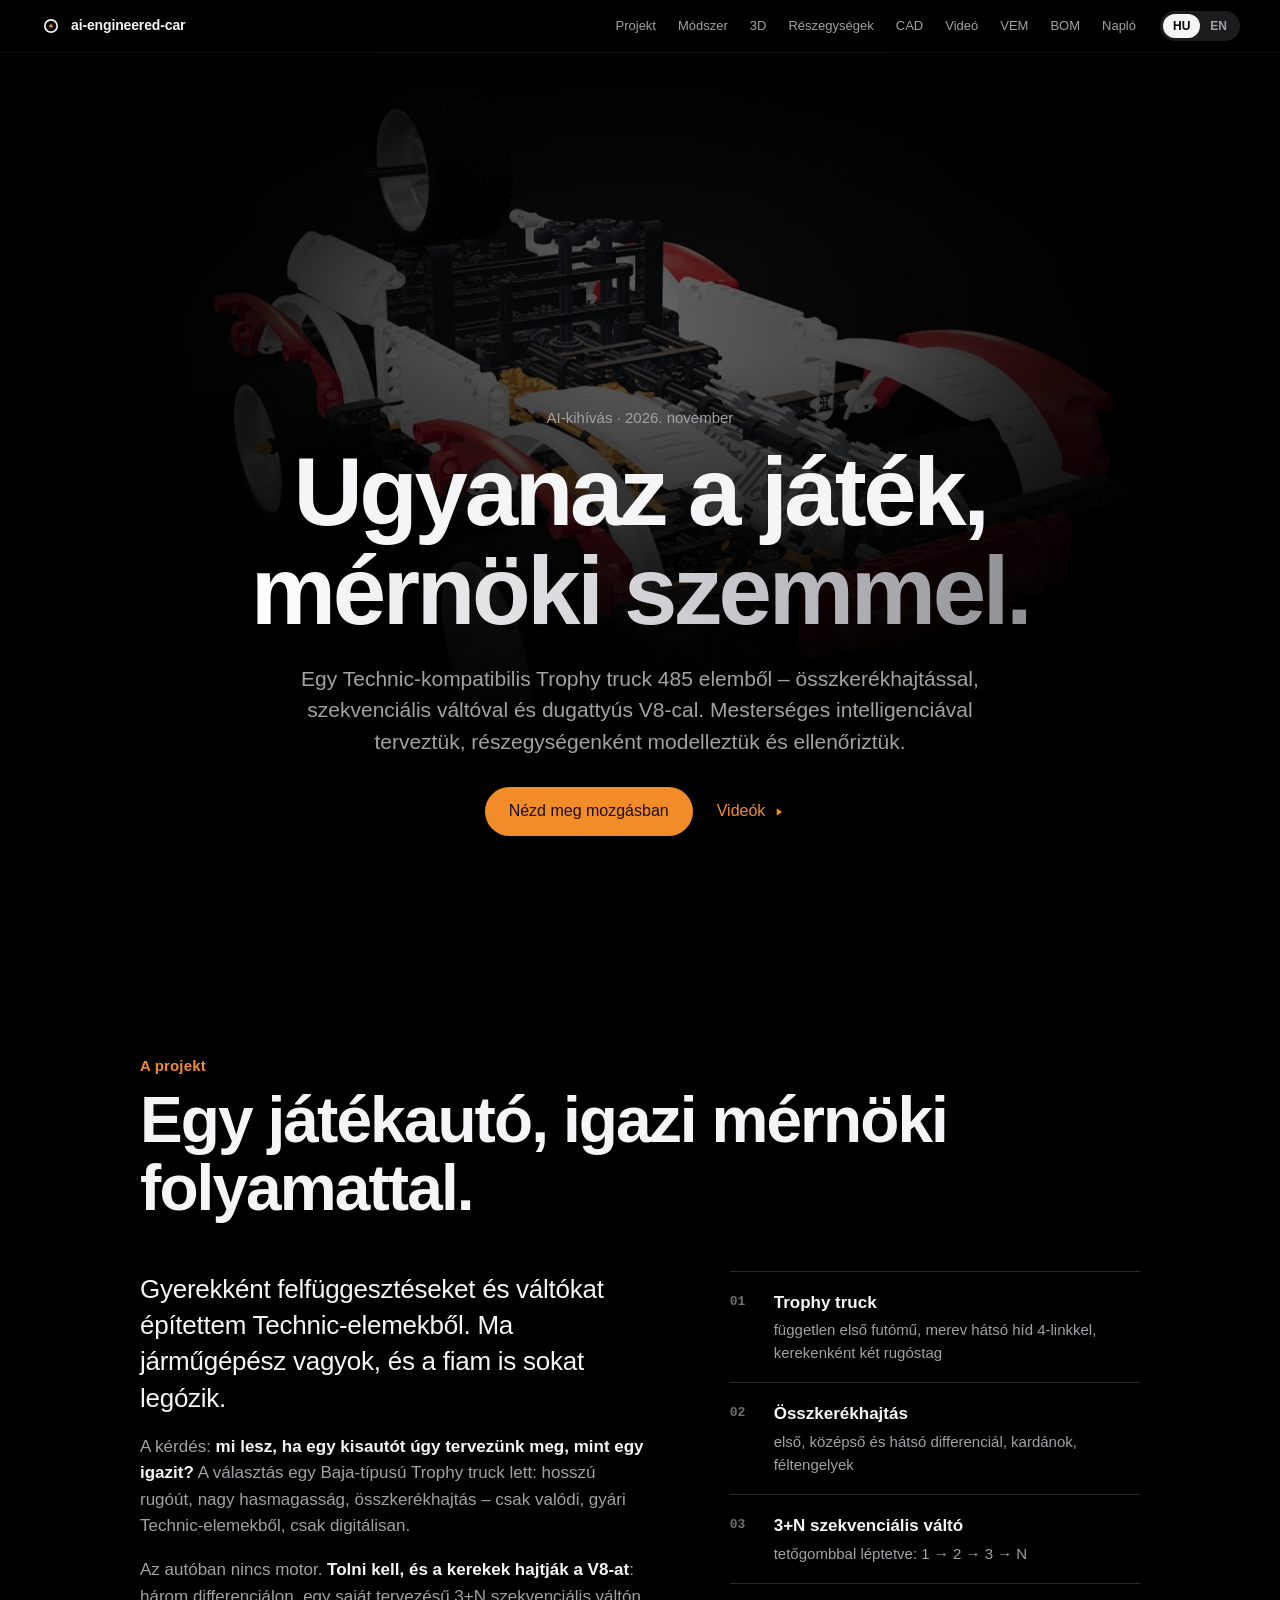
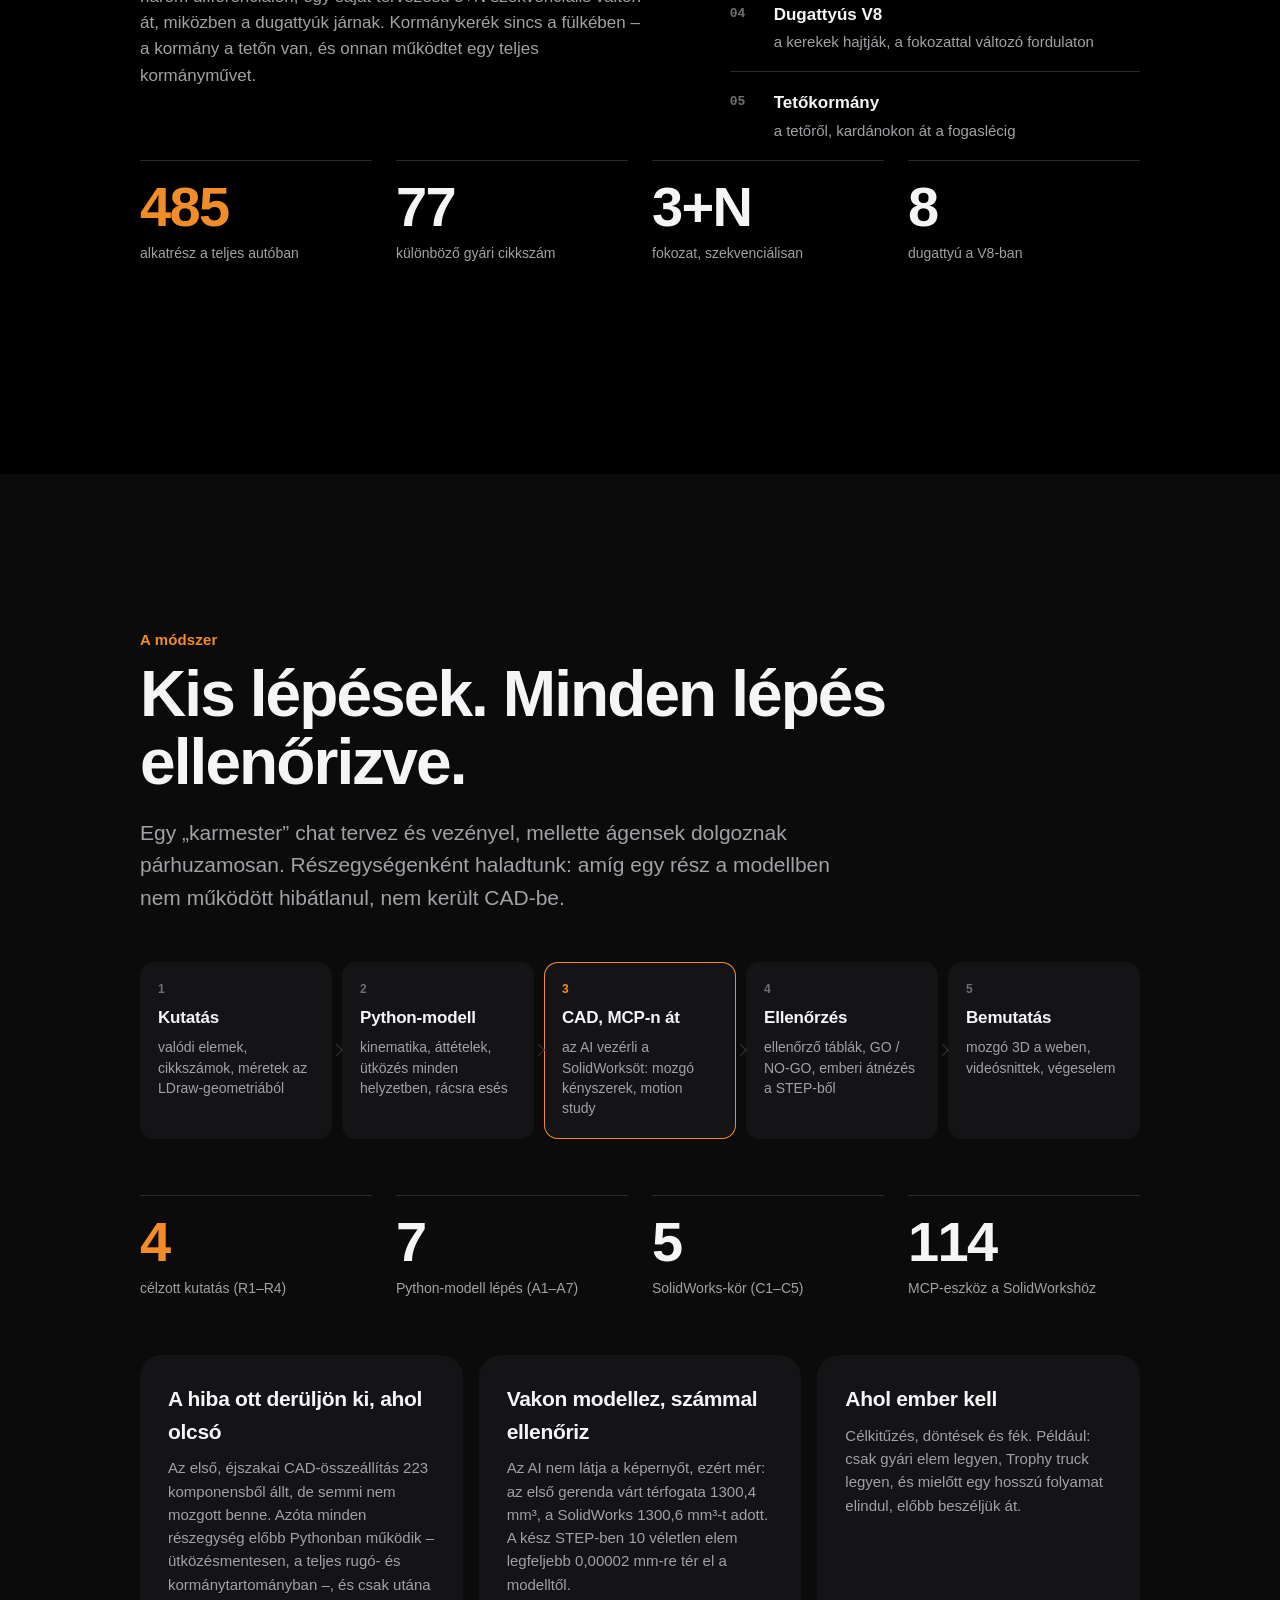
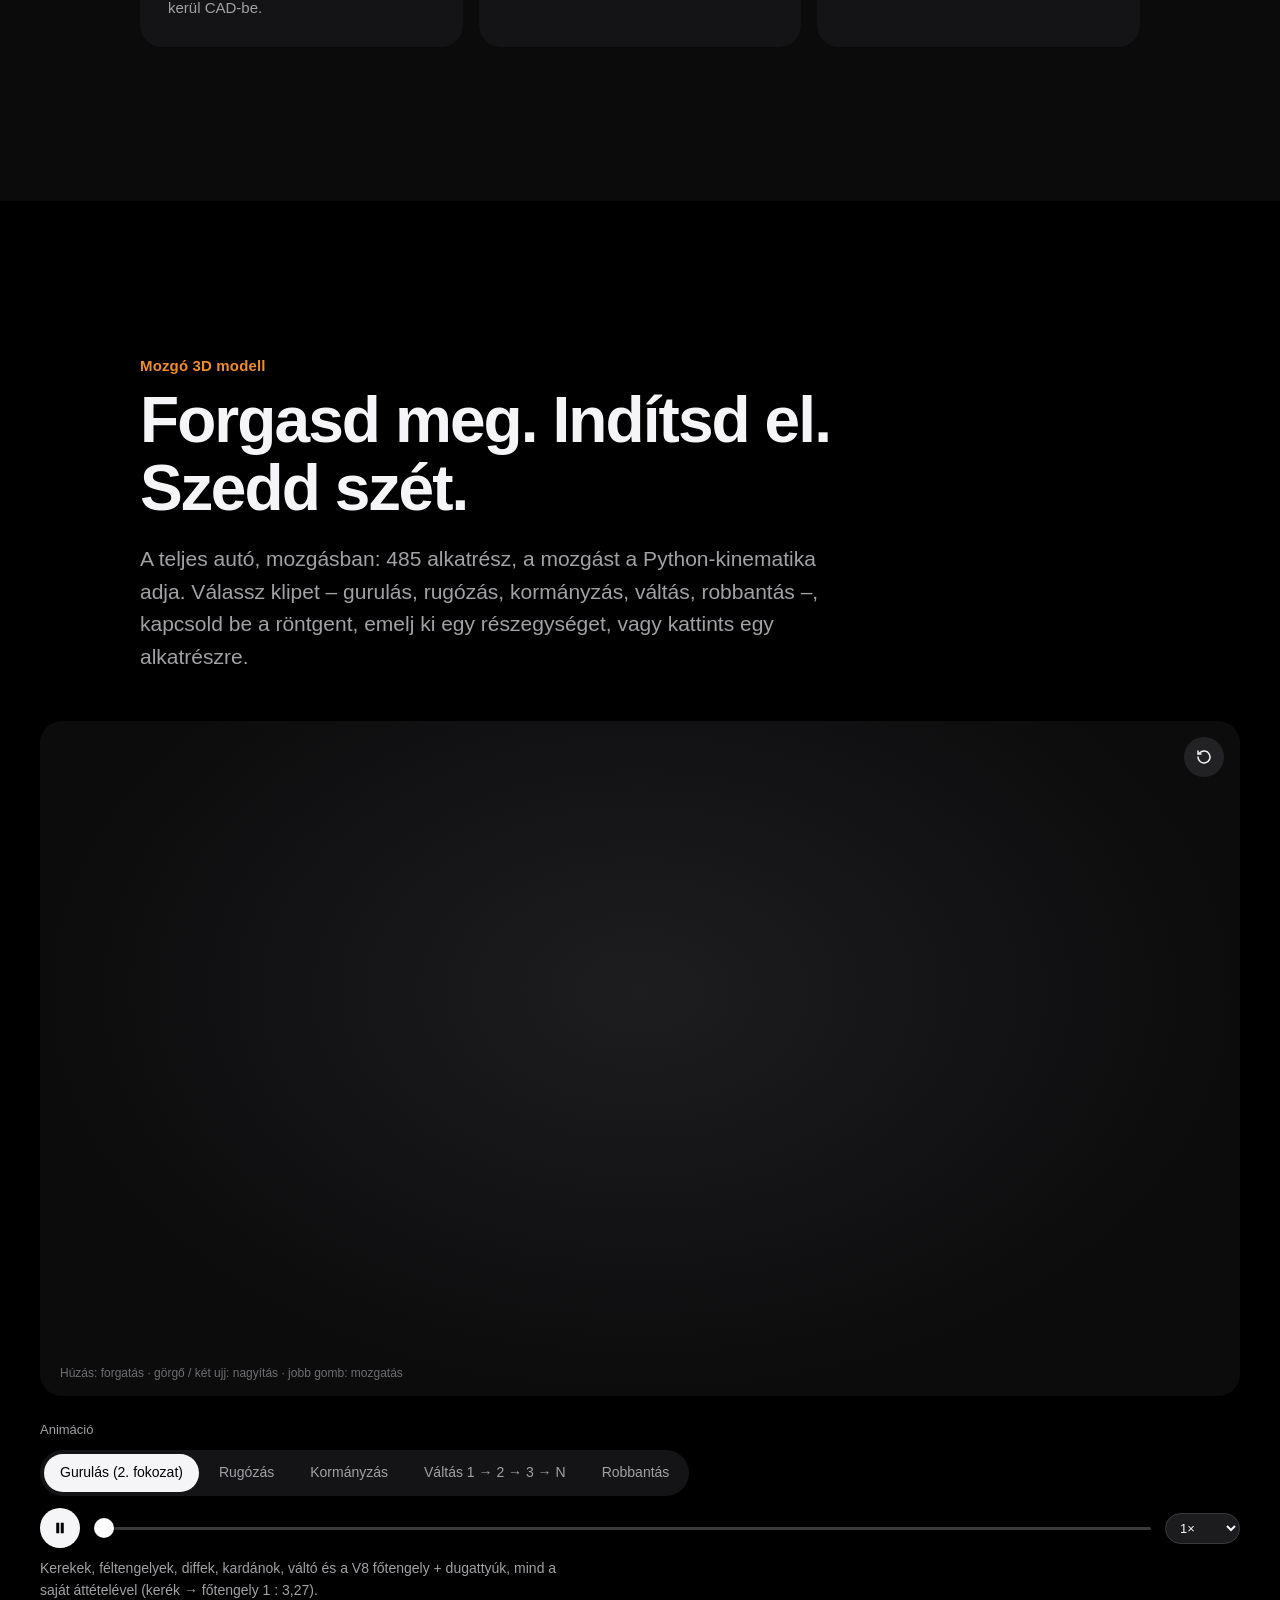
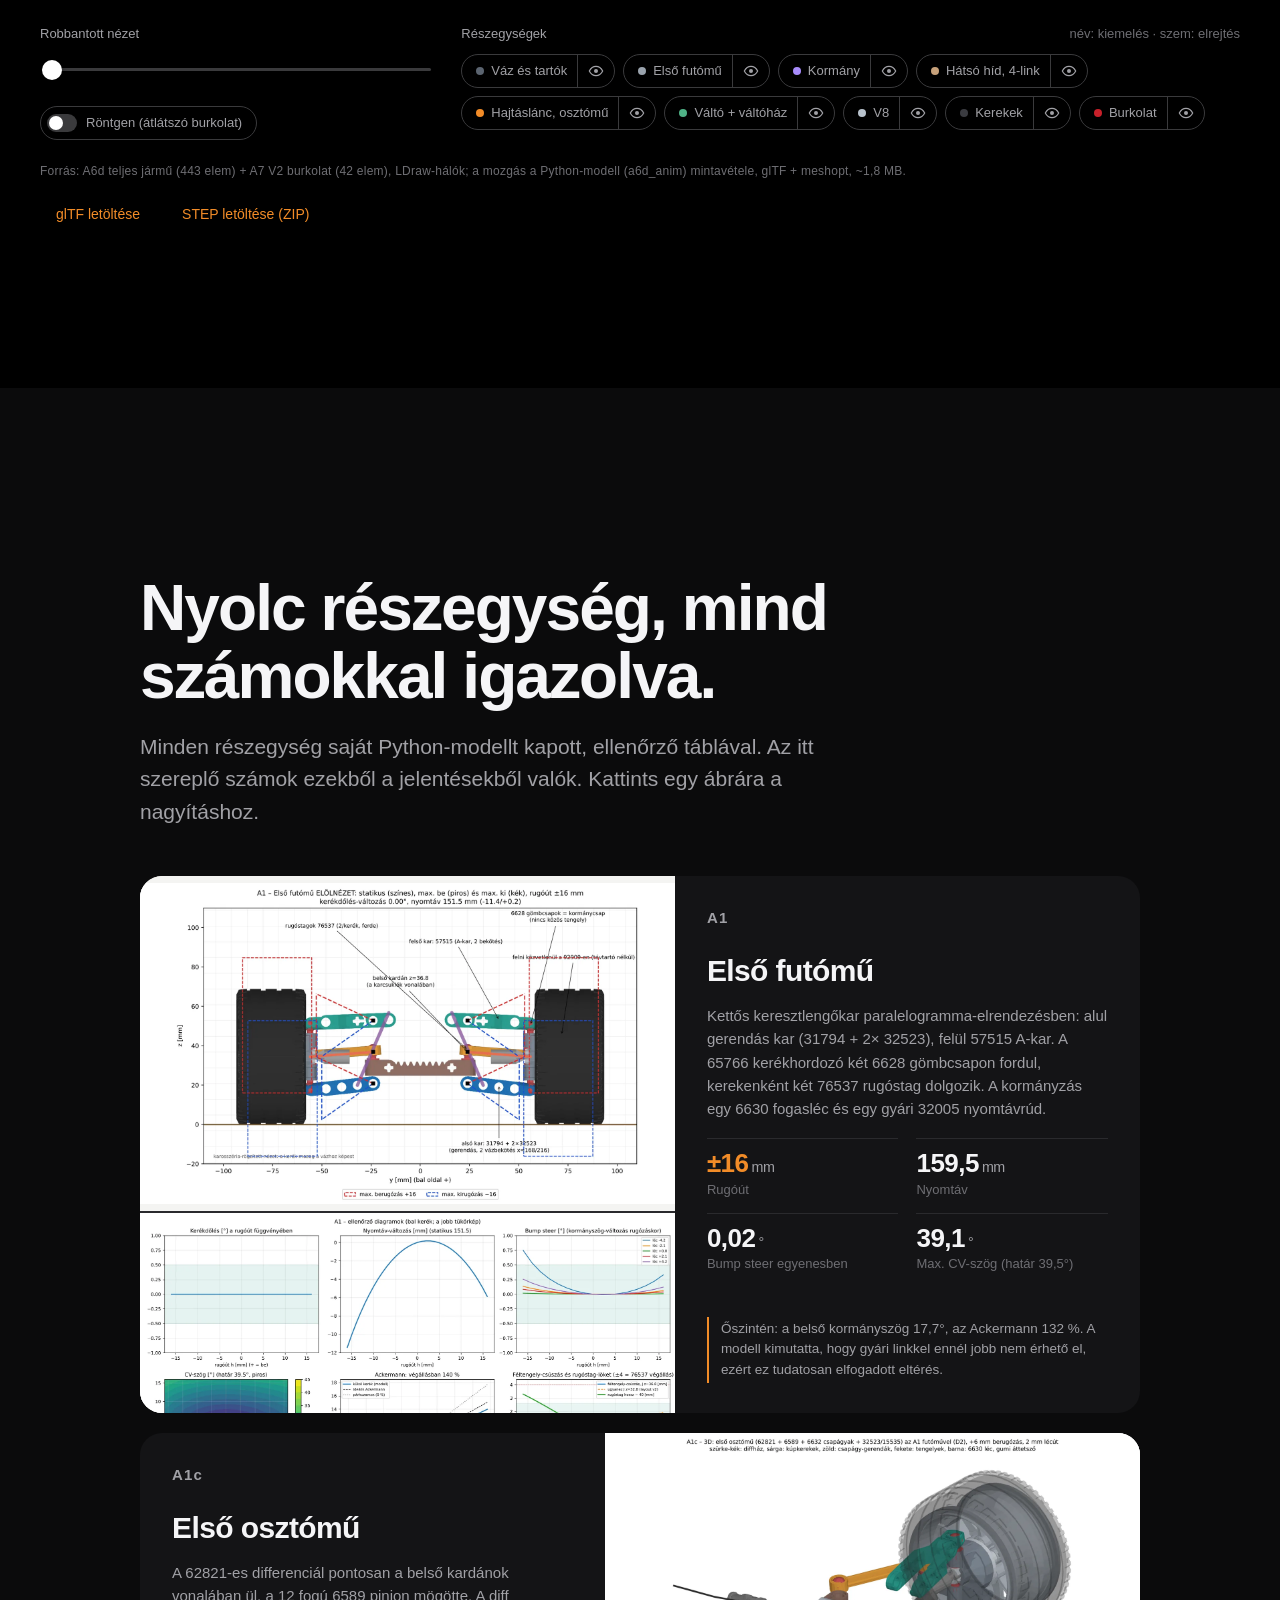
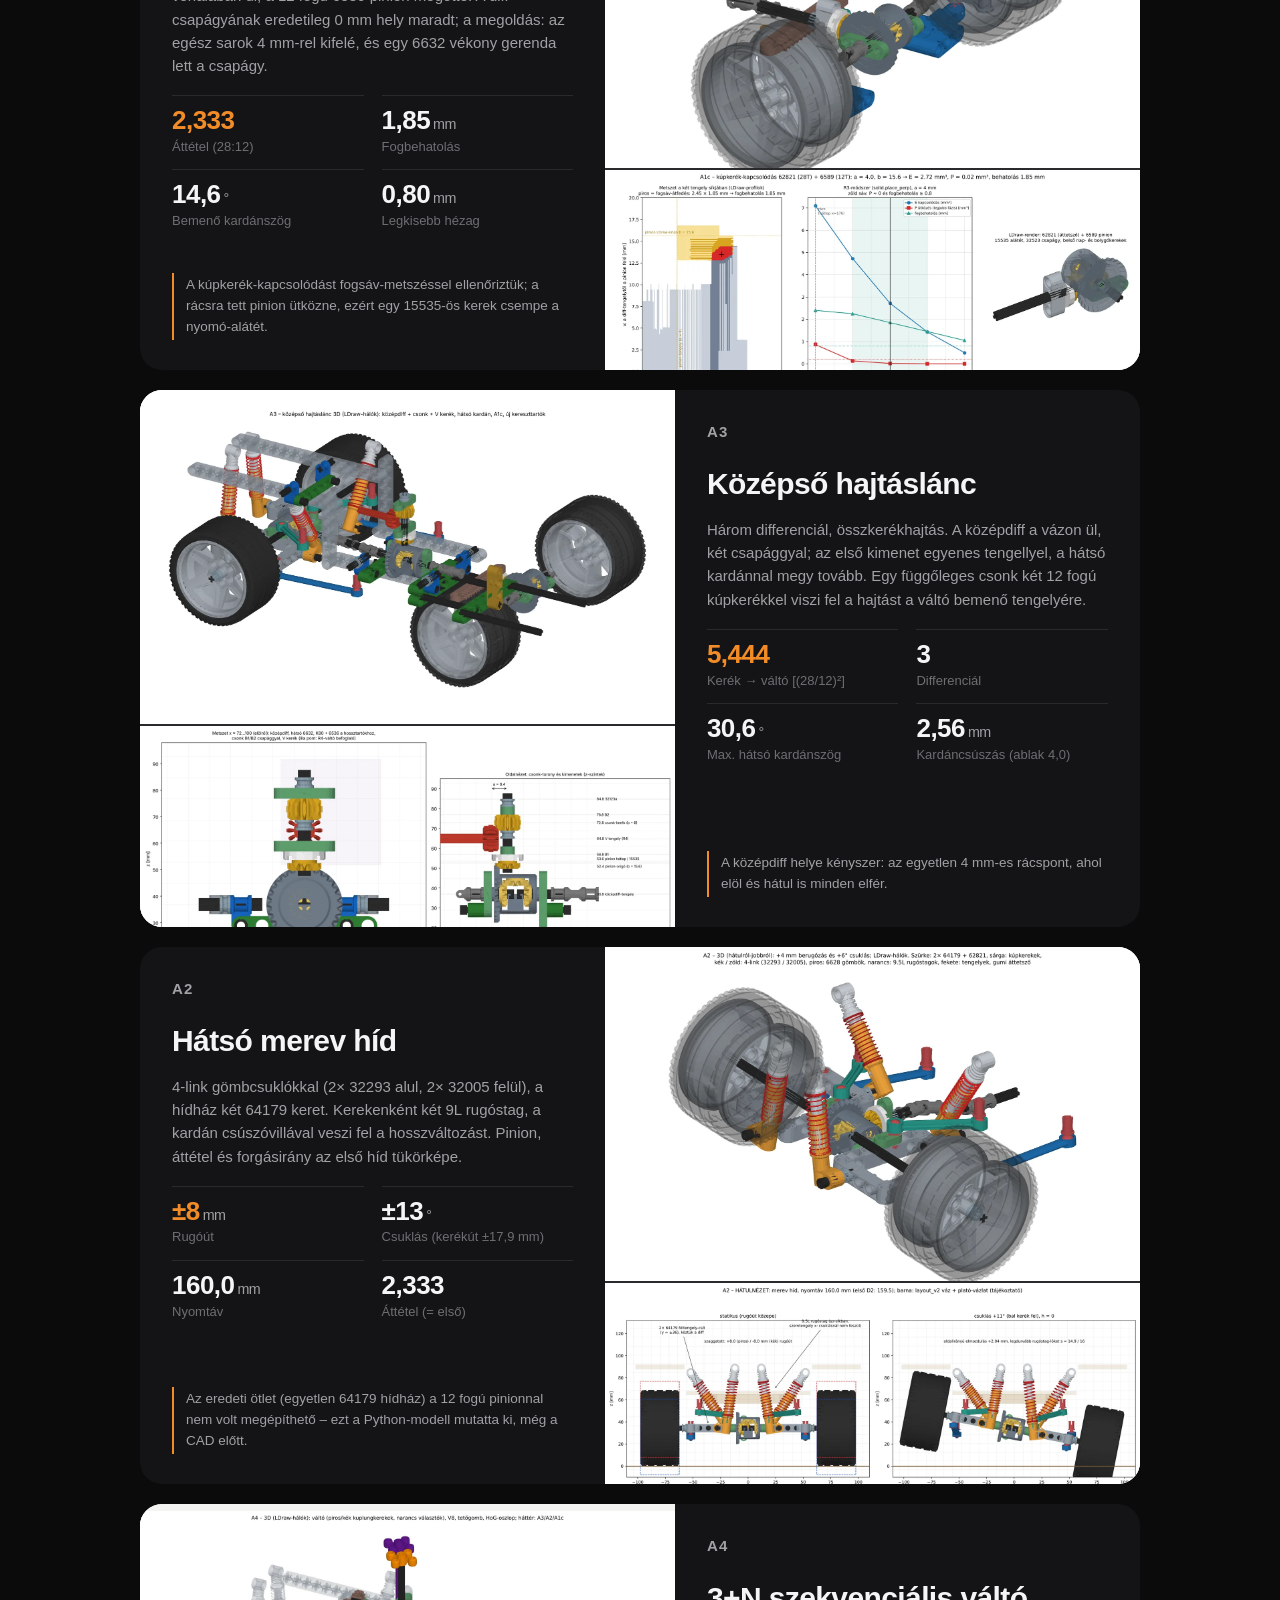
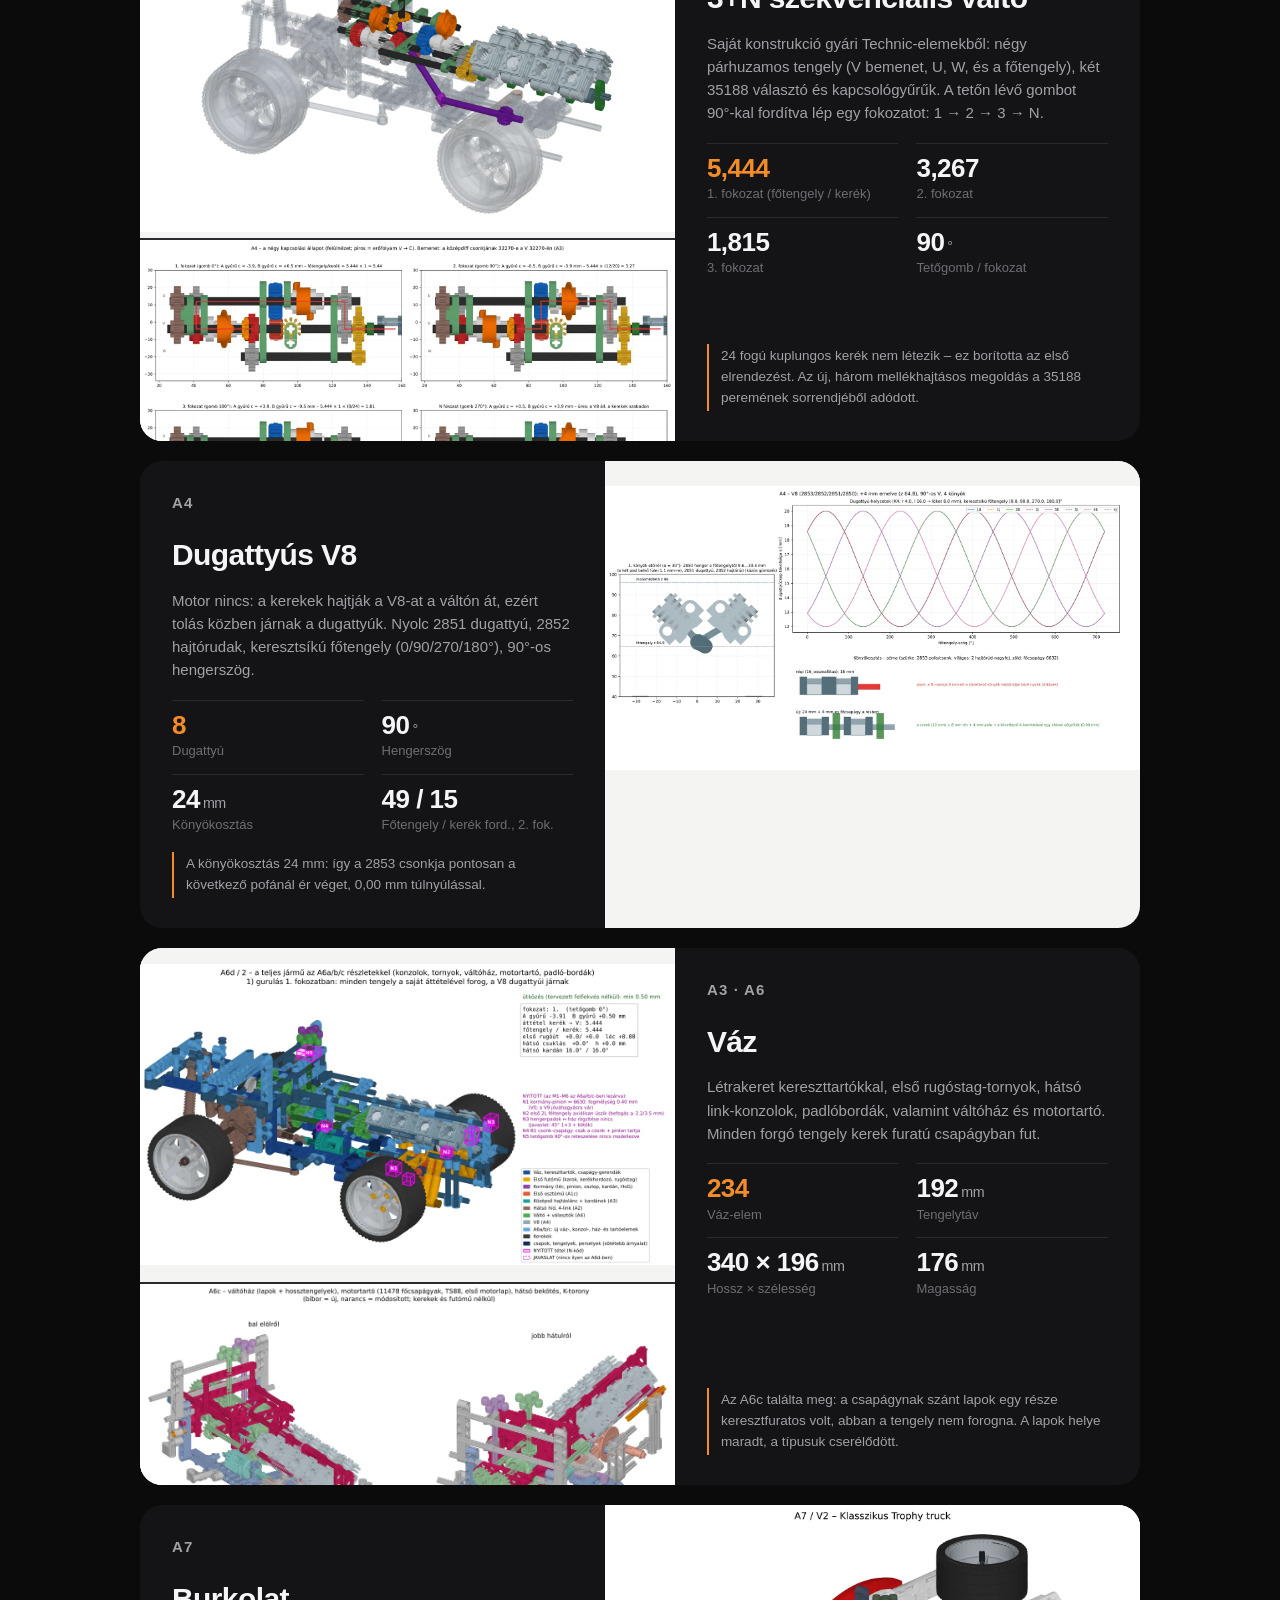
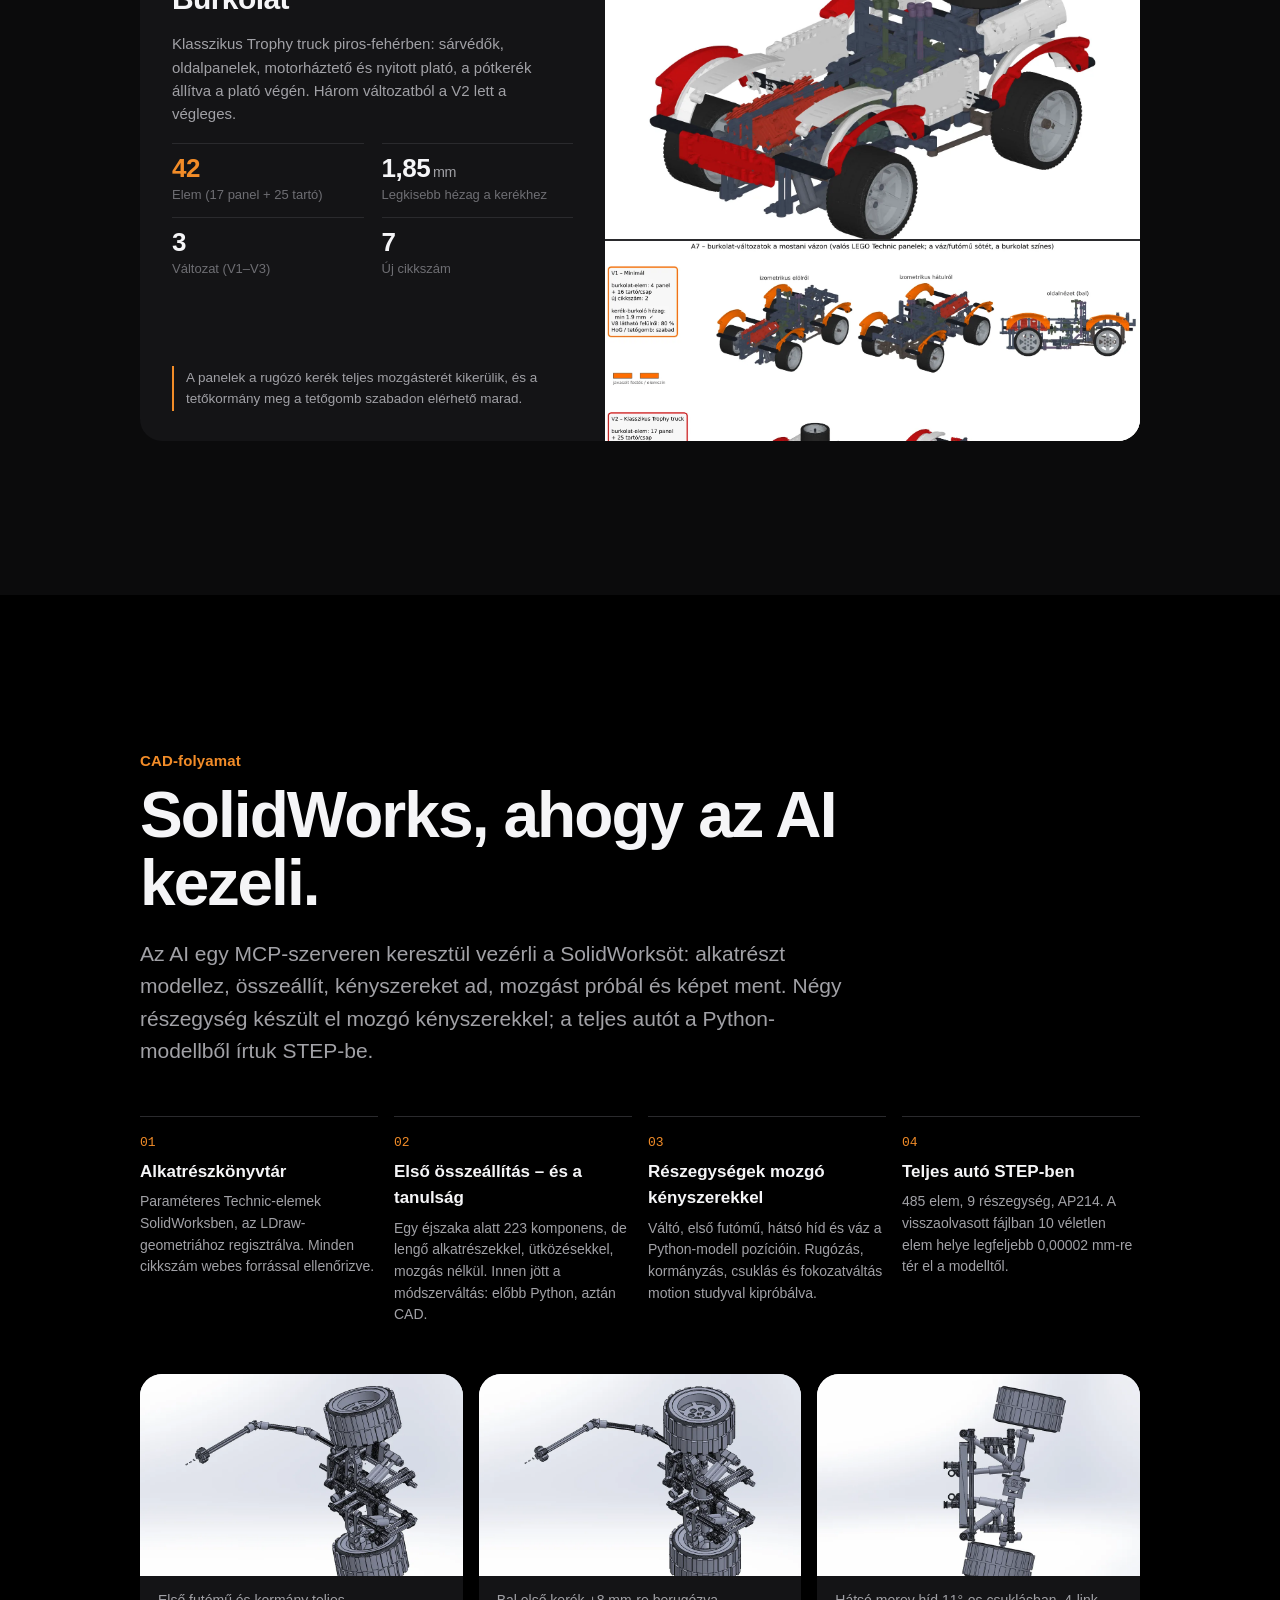
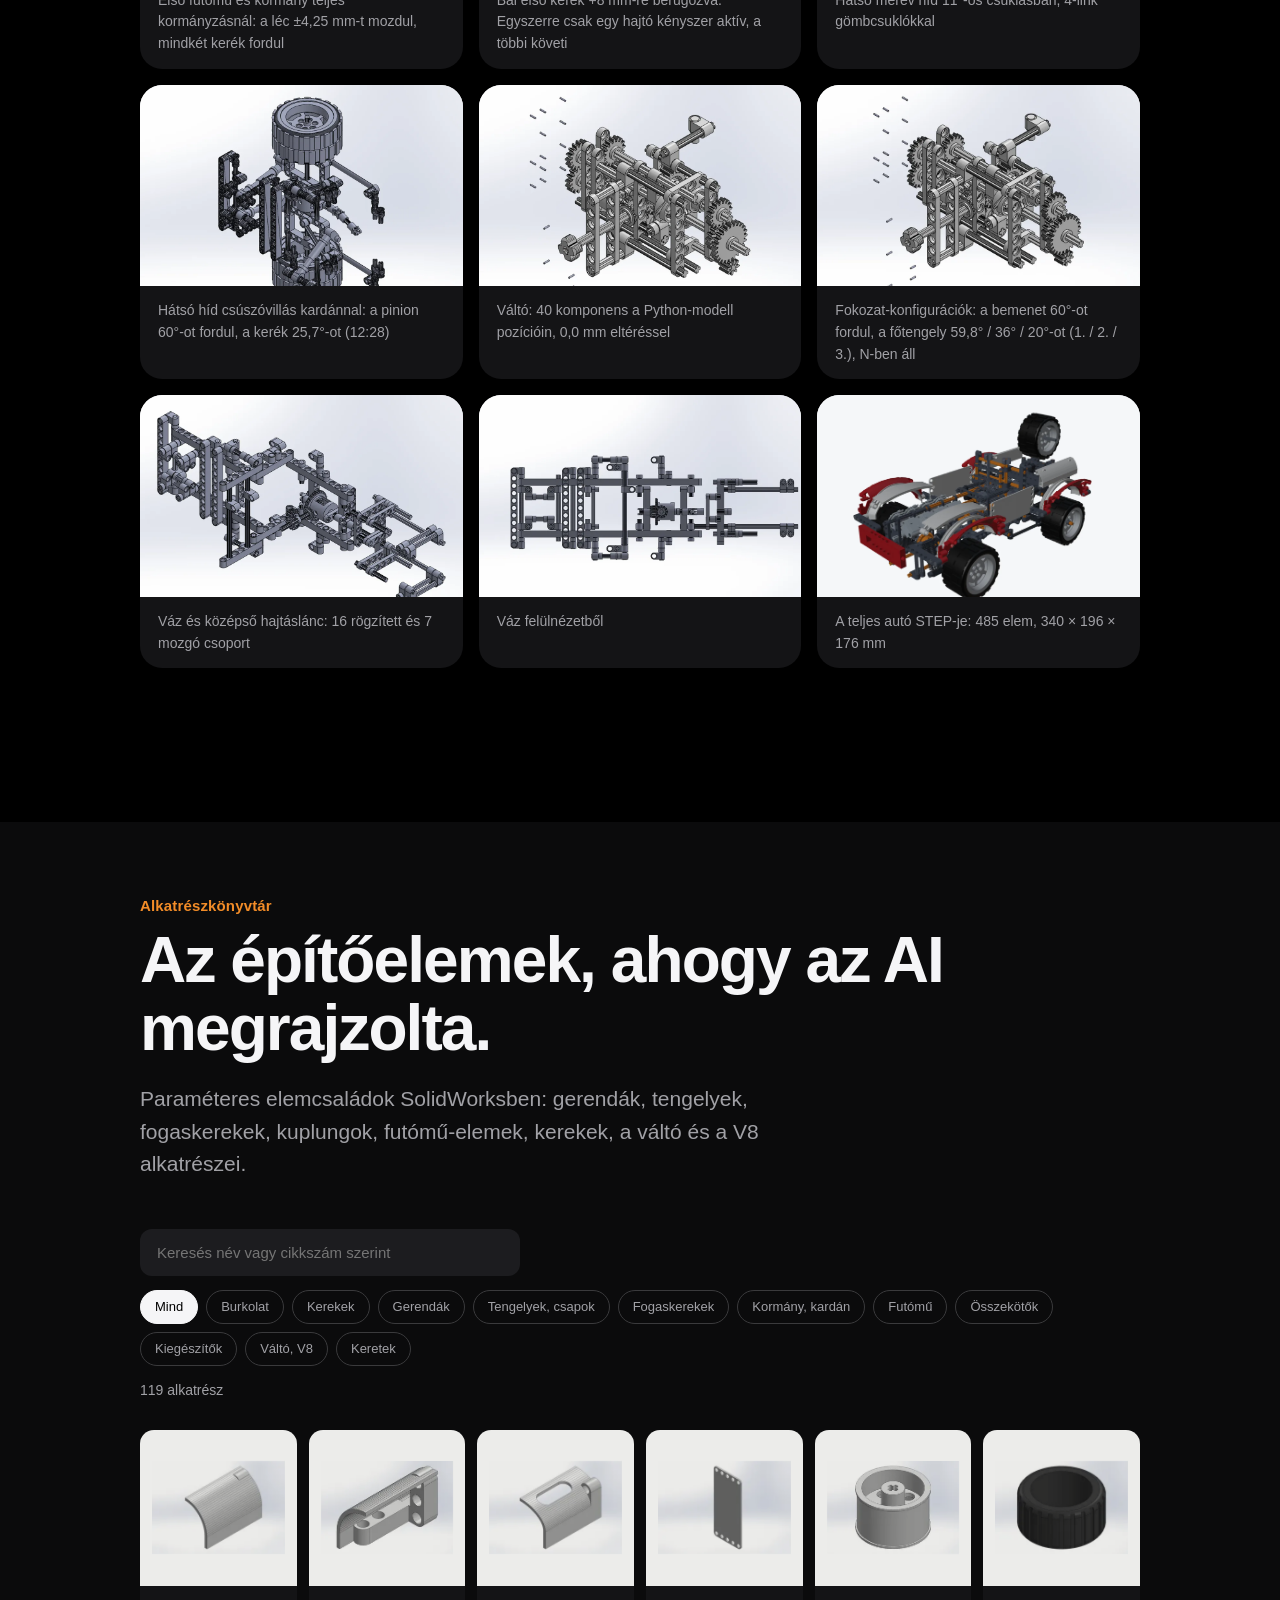
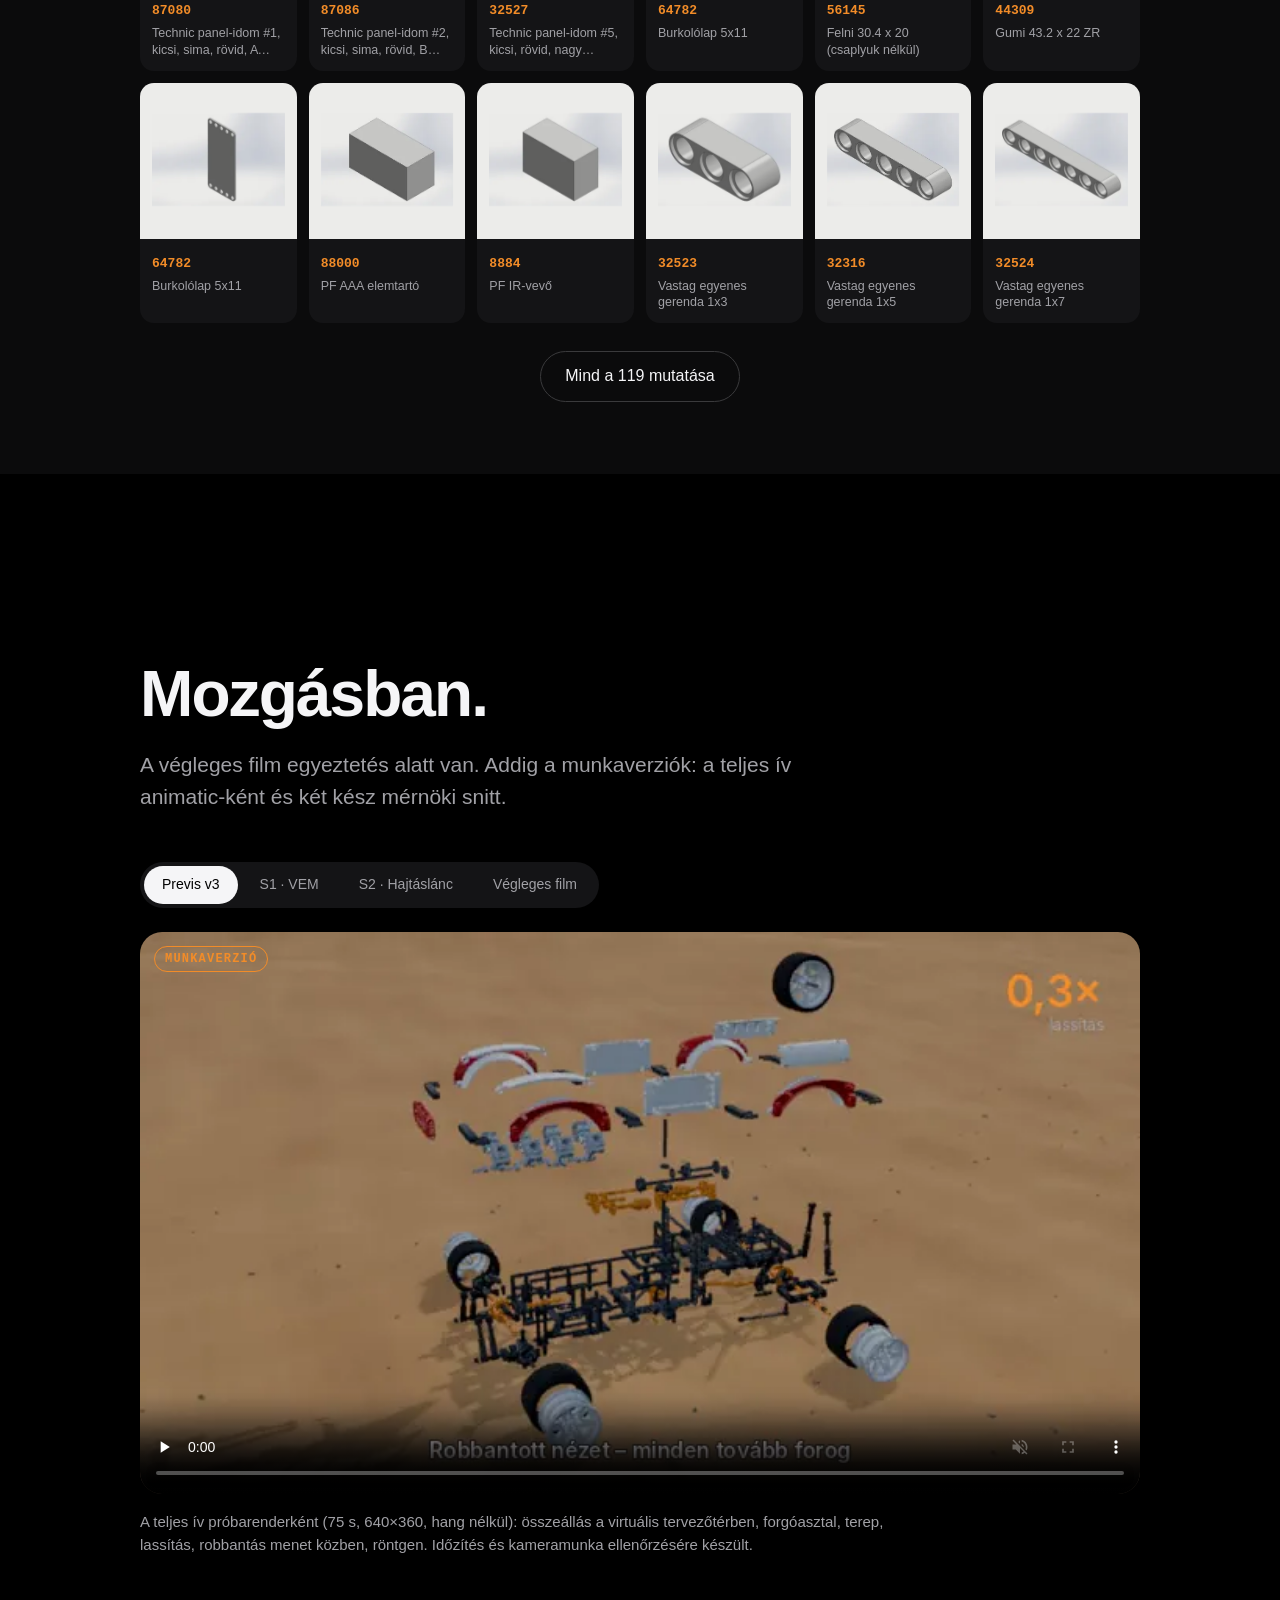
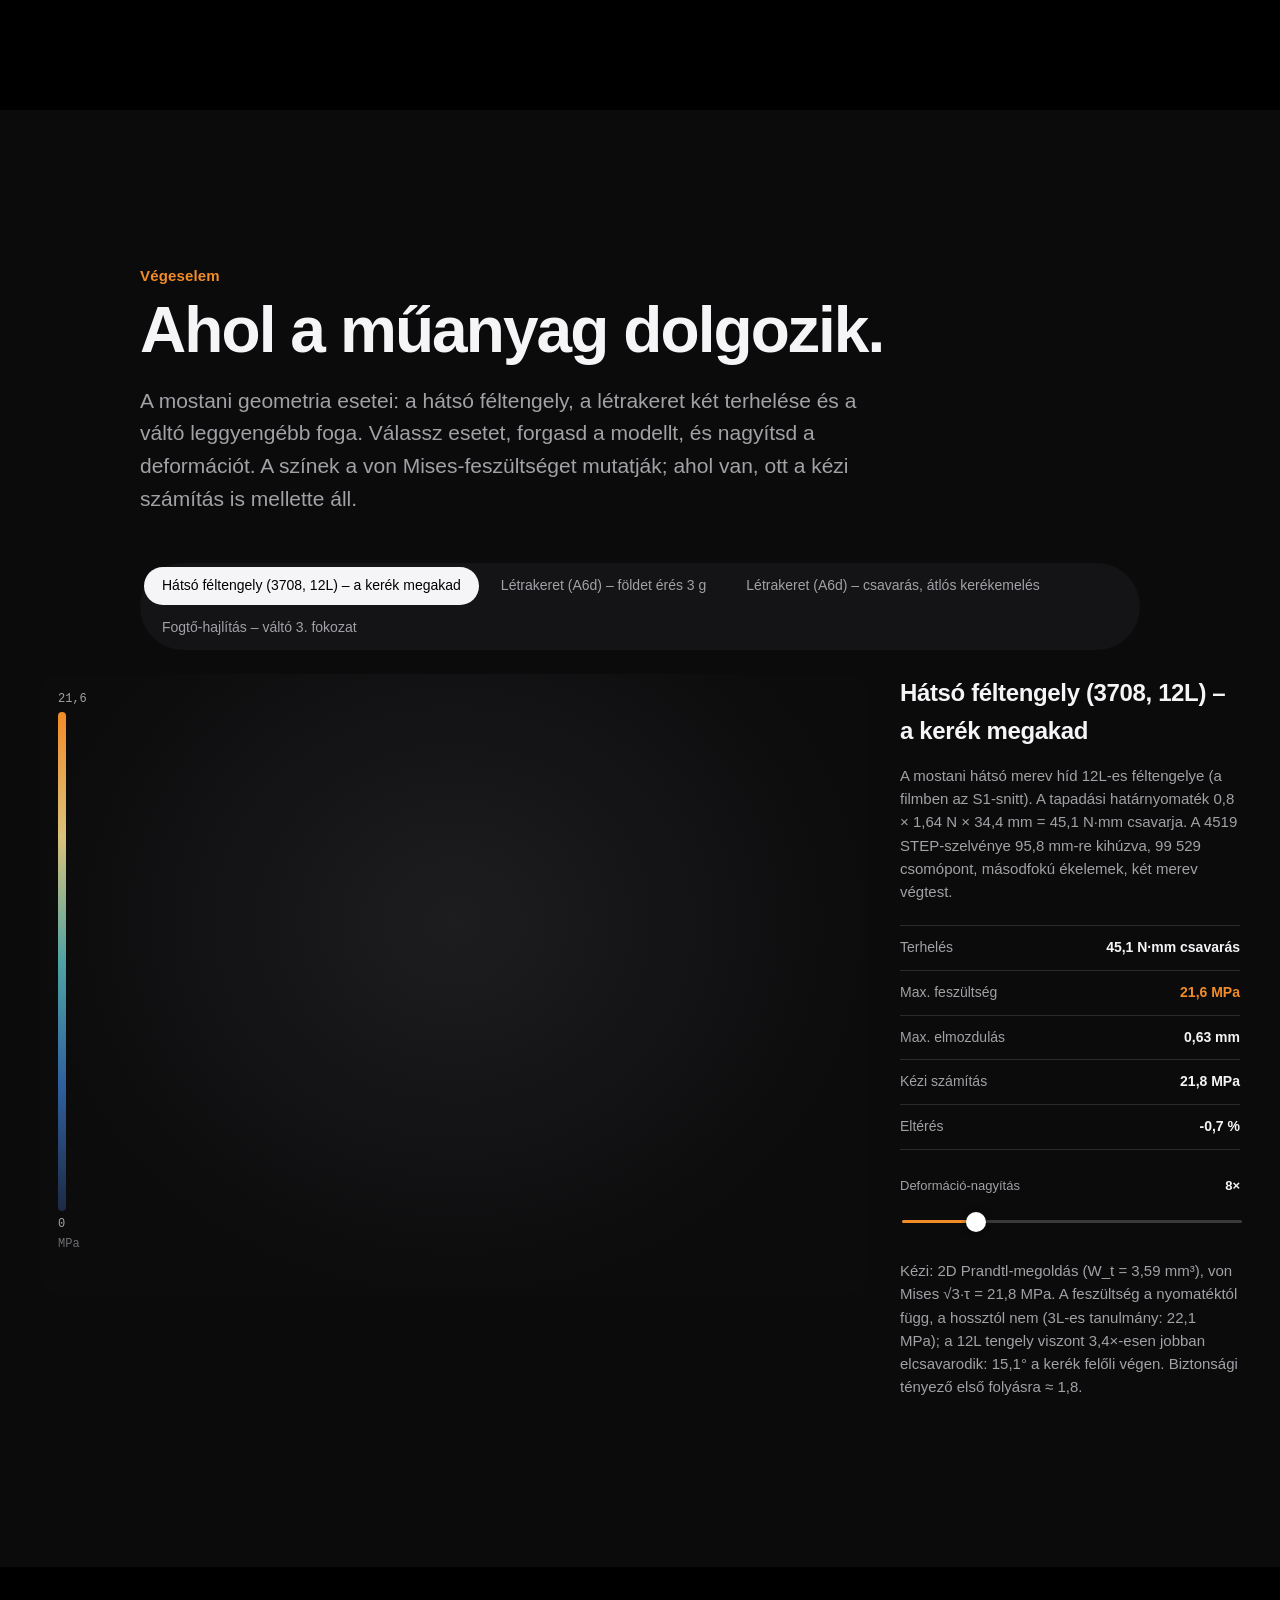
==== commit 250eeb6c: "webpage" ====
--- a/index.html
+++ b/index.html
@@ -24,18 +24,18 @@
 
 <header class="top" id="top">
   <div class="top__in">
-    <a class="brand" href="#hero" aria-label="Ugyanaz a játék, mérnöki szemmel">
+    <a class="brand" href="#hero" aria-label="ai-engineered-car">
       <svg viewBox="0 0 32 32" aria-hidden="true"><circle cx="16" cy="16" r="9" fill="none" stroke="currentColor" stroke-width="2.4"/><circle cx="16" cy="16" r="2.6" fill="var(--accent)"/></svg>
       <span>ai-engineered-car</span>
     </a>
-    <nav class="nav" id="nav" aria-label="Fő navigáció">
-      <a href="#story" data-i18n="nav.story">Sztori</a>
-      <a href="#ai" data-i18n="nav.ai">AI</a>
+    <nav class="nav" id="nav" aria-label="Navigáció">
+      <a href="#story" data-i18n="nav.story">Projekt</a>
+      <a href="#method" data-i18n="nav.method">Módszer</a>
       <a href="#model" data-i18n="nav.model">3D</a>
-      <a href="#film" data-i18n="nav.film">Film</a>
+      <a href="#subs" data-i18n="nav.subs">Részegységek</a>
+      <a href="#cad" data-i18n="nav.cad">CAD</a>
+      <a href="#film" data-i18n="nav.film">Videó</a>
       <a href="#fem" data-i18n="nav.fem">VEM</a>
-      <a href="#calc" data-i18n="nav.calc">Számítás</a>
-      <a href="#lib" data-i18n="nav.lib">Könyvtár</a>
       <a href="#bom" data-i18n="nav.bom">BOM</a>
       <a href="#log" data-i18n="nav.log">Napló</a>
     </nav>
@@ -48,24 +48,23 @@
 </header>
 
 <main>
-<!-- 1 HERO -->
+<!-- HERO -->
 <section class="hero" id="hero">
-  <div class="hero__media" id="heroMedia" data-video="assets/video/hero.mp4">
-    <img src="assets/fig/hero.webp" alt="" width="1400" height="787" fetchpriority="high">
+  <div class="hero__media" id="heroMedia">
+    <img src="assets/fig/hero.webp" alt="" width="1600" height="900" fetchpriority="high">
   </div>
   <div class="hero__text">
-    <p class="eyebrow" data-i18n="hero.eyebrow">AI-kihívás · 2026. november</p>
+    <p class="eyebrow" data-i18n="hero.eyebrow"></p>
     <h1 data-i18n-html="hero.title">Ugyanaz a játék,<br><span class="hl">mérnöki szemmel.</span></h1>
     <p class="hero__sub" data-i18n="hero.sub"></p>
     <div class="ctas">
       <a class="btn btn--accent" href="#model" data-i18n="hero.cta1">3D modell</a>
-      <a class="btn btn--ghost" href="#film"><span data-i18n="hero.cta2">Film</span> <svg viewBox="0 0 16 16" aria-hidden="true"><path d="M5 3l7 5-7 5z" fill="currentColor"/></svg></a>
-    </div>
-    <p class="hero__ph" data-i18n="hero.placeholder"></p>
-  </div>
-</section>
-
-<!-- 2 SZTORI -->
+      <a class="btn btn--ghost" href="#film"><span data-i18n="hero.cta2">Videó</span> <svg viewBox="0 0 16 16" aria-hidden="true"><path d="M5 3l7 5-7 5z" fill="currentColor"/></svg></a>
+    </div>
+  </div>
+</section>
+
+<!-- PROJEKT -->
 <section class="sec" id="story">
   <div class="wrap">
     <p class="kicker reveal" data-i18n="story.kicker"></p>
@@ -84,47 +83,32 @@
         <li><b data-i18n="story.s5"></b><span data-i18n="story.s5d"></span></li>
       </ol>
     </div>
-  </div>
-</section>
-
-<!-- 3 AI -->
-<section class="sec sec--alt" id="ai">
+    <div class="nums reveal">
+      <div><b>485</b><span data-i18n="story.n1"></span></div>
+      <div><b>77</b><span data-i18n="story.n2"></span></div>
+      <div><b>3+N</b><span data-i18n="story.n3"></span></div>
+      <div><b>8</b><span data-i18n="story.n4"></span></div>
+    </div>
+  </div>
+</section>
+
+<!-- MÓDSZER -->
+<section class="sec sec--alt" id="method">
   <div class="wrap">
     <p class="kicker reveal" data-i18n="ai.kicker"></p>
     <h2 class="reveal" data-i18n="ai.title"></h2>
     <p class="intro reveal" data-i18n="ai.intro"></p>
-    <figure class="flow reveal">
-      <svg viewBox="0 0 960 300" role="img" aria-labelledby="flowT">
-        <title id="flowT">Ember → karmester → ágensek, projekt-dokumentumok, SolidWorks MCP</title>
-        <defs><marker id="ah" viewBox="0 0 8 8" refX="7" refY="4" markerWidth="7" markerHeight="7" orient="auto"><path d="M0 0L8 4L0 8z" fill="#6e6e73"/></marker></defs>
-        <g class="fl-lines" fill="none" stroke="#3a3a3c" stroke-width="1.5" marker-end="url(#ah)">
-          <path d="M190 150H300"/><path d="M500 135C560 135 570 60 640 60"/><path d="M500 150H640"/><path d="M500 165C560 165 570 240 640 240"/>
-        </g>
-        <path d="M400 110C400 90 400 80 400 76" stroke="#3a3a3c" stroke-width="1.5" fill="none" stroke-dasharray="3 4"/>
-        <g class="fl-node">
-          <rect x="20" y="110" width="170" height="80" rx="18"/>
-          <text x="105" y="145" class="t1" data-i18n="ai.human">Ember</text><text x="105" y="168" class="t2" data-i18n="ai.humanD"></text>
-        </g>
-        <g class="fl-node fl-node--main">
-          <rect x="300" y="110" width="200" height="80" rx="18"/>
-          <text x="400" y="145" class="t1" data-i18n="ai.conductor">Karmester</text><text x="400" y="168" class="t2" data-i18n="ai.conductorD"></text>
-        </g>
-        <g class="fl-node fl-node--soft">
-          <rect x="310" y="16" width="180" height="58" rx="14"/>
-          <text x="400" y="41" class="t1" data-i18n="ai.docs"></text><text x="400" y="61" class="t2" data-i18n="ai.docsD"></text>
-        </g>
-        <g class="fl-node"><rect x="640" y="24" width="300" height="72" rx="18"/>
-          <text x="790" y="54" class="t1" data-i18n="ai.agents">Ágensek</text><text x="790" y="76" class="t2 t2--s" data-i18n="ai.agentsD"></text></g>
-        <g class="fl-node fl-node--accent"><rect x="640" y="114" width="300" height="72" rx="18"/>
-          <text x="790" y="144" class="t1" data-i18n="ai.mcp">SolidWorks MCP</text><text x="790" y="166" class="t2" data-i18n="ai.mcpD"></text></g>
-        <g class="fl-node"><rect x="640" y="204" width="300" height="72" rx="18"/>
-          <text x="790" y="234" class="t1">Blender · CalculiX · Piper</text><text x="790" y="256" class="t2">render · VEM · TTS</text></g>
-      </svg>
-    </figure>
+    <ol class="pipe reveal" aria-label="Munkafolyamat">
+      <li><i>1</i><b data-i18n="ai.p1"></b><span data-i18n="ai.p1d"></span></li>
+      <li><i>2</i><b data-i18n="ai.p2"></b><span data-i18n="ai.p2d"></span></li>
+      <li class="hot"><i>3</i><b data-i18n="ai.p3"></b><span data-i18n="ai.p3d"></span></li>
+      <li><i>4</i><b data-i18n="ai.p4"></b><span data-i18n="ai.p4d"></span></li>
+      <li><i>5</i><b data-i18n="ai.p5"></b><span data-i18n="ai.p5d"></span></li>
+    </ol>
     <div class="nums reveal">
-      <div><b id="nLib">119</b><span data-i18n="ai.n1"></span></div>
-      <div><b>184</b><span data-i18n="ai.n2"></span></div>
-      <div><b>~230k</b><span data-i18n="ai.n3"></span></div>
+      <div><b>4</b><span data-i18n="ai.n1"></span></div>
+      <div><b>7</b><span data-i18n="ai.n2"></span></div>
+      <div><b>5</b><span data-i18n="ai.n3"></span></div>
       <div><b>114</b><span data-i18n="ai.n4"></span></div>
     </div>
     <div class="cards3">
@@ -135,7 +119,7 @@
   </div>
 </section>
 
-<!-- 4 3D -->
+<!-- 3D -->
 <section class="sec" id="model">
   <div class="wrap">
     <p class="kicker reveal" data-i18n="model.kicker"></p>
@@ -153,48 +137,94 @@
         <p class="info__grp" data-role="infoGroup"></p>
         <h3 data-role="infoName"></h3>
         <p class="info__id"><span data-i18n="model.partno"></span> <b data-role="infoId"></b></p>
+        <p class="info__sub" data-role="infoSub"></p>
       </aside>
     </div>
     <div class="controls reveal">
+      <div class="ctl ctl--anim">
+        <span class="ctl__lbl"><span data-i18n="model.anim"></span><b id="animGear" hidden></b></span>
+        <div class="seg" id="animClips" role="group"></div>
+        <div class="player">
+          <button class="iconbtn iconbtn--accent" type="button" id="animPlay" aria-label="Play"><svg viewBox="0 0 24 24" class="i-play"><path d="M8 5l11 7-11 7z" fill="currentColor"/></svg><svg viewBox="0 0 24 24" class="i-pause"><path d="M7 5h4v14H7zM13 5h4v14h-4z" fill="currentColor"/></svg></button>
+          <input type="range" id="animTime" min="0" max="1" step="0.001" value="0" aria-label="Timeline">
+          <select id="animSpeed" data-i18n-title="model.speed" aria-label="Speed"><option value="0.25">0,25×</option><option value="0.5">0,5×</option><option value="1" selected>1×</option><option value="2">2×</option></select>
+        </div>
+        <p class="ctl__desc" id="animDesc"></p>
+      </div>
       <div class="ctl">
         <label for="explode" class="ctl__lbl" data-i18n="model.explode"></label>
         <input type="range" id="explode" min="0" max="1" step="0.01" value="0">
+        <button class="toggle" type="button" id="xray" aria-pressed="false"><i></i><span data-i18n="model.xray"></span></button>
       </div>
       <div class="ctl ctl--groups">
-        <span class="ctl__lbl" data-i18n="model.groups"></span>
+        <span class="ctl__lbl"><span data-i18n="model.groups"></span><em data-i18n="model.groupsHint"></em></span>
         <div class="chips" id="groupChips"></div>
       </div>
-      <div class="ctl ctl--anim">
-        <span class="ctl__lbl" data-i18n="model.anim"></span>
-        <div class="player">
-          <button class="iconbtn iconbtn--accent" type="button" id="animPlay" aria-label="Play"><svg viewBox="0 0 24 24" class="i-play"><path d="M8 5l11 7-11 7z" fill="currentColor"/></svg><svg viewBox="0 0 24 24" class="i-pause"><path d="M7 5h4v14H7zM13 5h4v14h-4z" fill="currentColor"/></svg></button>
-          <input type="range" id="animTime" min="0" max="1" step="0.001" value="0" aria-label="Timeline">
-          <select id="animClip" aria-label="Clip"></select>
-        </div>
-      </div>
     </div>
     <p class="ph-note" data-i18n="model.placeholder"></p>
-  </div>
-</section>
-
-<!-- 5 FILM -->
-<section class="sec sec--alt" id="film">
+    <p class="dlrow reveal"><a class="btn btn--ghost btn--sm" href="assets/model/truck.glb" download><span data-i18n="dl.glb">glTF letöltése</span></a><a class="btn btn--ghost btn--sm" href="downloads/TT_teljes.step.zip" download><span data-i18n="dl.step">STEP letöltése</span></a></p>
+  </div>
+</section>
+
+<!-- RÉSZEGYSÉGEK -->
+<section class="sec sec--alt" id="subs">
+  <div class="wrap">
+    <p class="kicker reveal" data-i18n="subs.kicker"></p>
+    <h2 class="reveal" data-i18n="subs.title"></h2>
+    <p class="intro reveal" data-i18n="subs.intro"></p>
+    <div class="subs" id="subsGrid"></div>
+  </div>
+</section>
+
+<!-- CAD -->
+<section class="sec" id="cad">
+  <div class="wrap">
+    <p class="kicker reveal" data-i18n="cad.kicker"></p>
+    <h2 class="reveal" data-i18n="cad.title"></h2>
+    <p class="intro reveal" data-i18n="cad.intro"></p>
+    <ol class="cadsteps" id="cadSteps"></ol>
+    <div class="figs figs--cad" id="cadFigs"></div>
+  </div>
+</section>
+
+<!-- KÖNYVTÁR -->
+<section class="sec sec--alt sec--tight" id="lib">
+  <div class="wrap">
+    <p class="kicker reveal" data-i18n="lib.kicker"></p>
+    <h2 class="reveal" data-i18n="lib.title"></h2>
+    <p class="intro reveal" data-i18n="lib.intro"></p>
+    <div class="filters reveal">
+      <input type="search" id="libQ" class="search" data-i18n-ph="lib.search" autocomplete="off">
+      <div class="chips" id="libChips"></div>
+      <span class="muted small" id="libCount" aria-live="polite"></span>
+    </div>
+    <div class="libgrid" id="libGrid"></div>
+  </div>
+</section>
+
+<!-- VIDEÓ -->
+<section class="sec" id="film">
   <div class="wrap">
     <p class="kicker reveal" data-i18n="film.kicker"></p>
     <h2 class="reveal" data-i18n="film.title"></h2>
     <p class="intro reveal" data-i18n="film.intro"></p>
-    <div class="film reveal" id="filmBox" data-src="assets/video/film.mp4" data-poster="assets/fig/hero.webp">
-      <video controls playsinline preload="none" poster="assets/fig/hero.webp" crossorigin="anonymous">
-        <track kind="subtitles" srclang="hu" label="Magyar" src="assets/video/film.hu.vtt" default>
-        <track kind="subtitles" srclang="en" label="English" src="assets/video/film.en.vtt">
-      </video>
+    <div class="tabs reveal" id="vidTabs" role="tablist">
+      <button class="tab" type="button" role="tab" data-v="previs" aria-selected="true" data-i18n="film.t1"></button>
+      <button class="tab" type="button" role="tab" data-v="s1" aria-selected="false" data-i18n="film.t2"></button>
+      <button class="tab" type="button" role="tab" data-v="s2" aria-selected="false" data-i18n="film.t3"></button>
+      <button class="tab" type="button" role="tab" data-v="final" aria-selected="false" data-i18n="film.t4"></button>
+    </div>
+    <div class="film reveal" id="filmBox">
+      <video controls playsinline preload="none" muted></video>
+      <span class="badge badge--wip" id="vidBadge" data-i18n="film.wip"></span>
       <div class="film__soon" hidden><svg viewBox="0 0 48 48" aria-hidden="true"><circle cx="24" cy="24" r="22" fill="none" stroke="currentColor" stroke-width="1.5"/><path d="M19 15l14 9-14 9z" fill="currentColor"/></svg><span data-i18n="film.soon"></span></div>
     </div>
-  </div>
-</section>
-
-<!-- 6 VEM -->
-<section class="sec" id="fem">
+    <p class="vid__desc" id="vidDesc"></p>
+  </div>
+</section>
+
+<!-- VEM -->
+<section class="sec sec--alt" id="fem">
   <div class="wrap">
     <p class="kicker reveal" data-i18n="fem.kicker"></p>
     <h2 class="reveal" data-i18n="fem.title"></h2>
@@ -228,69 +258,74 @@
   </div>
 </section>
 
-<!-- 7 SZÁMÍTÁS -->
-<section class="sec sec--alt" id="calc">
-  <div class="wrap">
-    <p class="kicker reveal" data-i18n="calc.kicker"></p>
-    <h2 class="reveal" data-i18n="calc.title"></h2>
-    <p class="intro reveal" data-i18n="calc.intro"></p>
-    <div class="kpis" id="kpis"></div>
-    <div class="figs" id="figs"></div>
-  </div>
-</section>
-
-<!-- 8 KÖNYVTÁR -->
-<section class="sec" id="lib">
-  <div class="wrap">
-    <p class="kicker reveal" data-i18n="lib.kicker"></p>
-    <h2 class="reveal" data-i18n="lib.title"></h2>
-    <p class="intro reveal" data-i18n="lib.intro"></p>
-    <div class="filters reveal">
-      <input type="search" id="libQ" class="search" data-i18n-ph="lib.search" autocomplete="off">
-      <div class="chips" id="libChips"></div>
-      <span class="muted small" id="libCount" aria-live="polite"></span>
-    </div>
-    <div class="libgrid" id="libGrid"></div>
-  </div>
-</section>
-
-<!-- 9 BOM -->
-<section class="sec sec--alt" id="bom">
+<!-- BOM -->
+<section class="sec" id="bom">
   <div class="wrap">
     <p class="kicker reveal" data-i18n="bom.kicker"></p>
     <h2 class="reveal" data-i18n="bom.title"></h2>
     <p class="intro reveal" data-i18n="bom.intro"></p>
     <div class="filters reveal">
       <input type="search" id="bomQ" class="search" data-i18n-ph="bom.search" autocomplete="off">
+      <div class="chips" id="bomChips"></div>
       <span class="muted small" id="bomSum" aria-live="polite"></span>
     </div>
     <div class="tablewrap reveal" tabindex="0" role="region" aria-label="BOM">
       <table class="bomt">
         <thead><tr>
-          <th data-i18n="bom.pos"></th><th data-i18n="bom.group"></th><th data-i18n="bom.name"></th><th data-i18n="bom.partno"></th>
-          <th class="num" data-i18n="bom.qty"></th><th class="num" data-i18n="bom.mass"></th><th data-i18n="bom.color"></th>
+          <th data-i18n="bom.partno"></th><th data-i18n="bom.name"></th><th class="num" data-i18n="bom.qty"></th><th data-i18n="bom.where"></th>
         </tr></thead>
         <tbody id="bomBody"></tbody>
       </table>
     </div>
-  </div>
-</section>
-
-<!-- 10 NAPLÓ -->
+    <p class="small muted" data-i18n="bom.note"></p>
+  </div>
+</section>
+
+<!-- LETÖLTÉSEK -->
+<section class="sec sec--alt" id="dl">
+  <div class="wrap">
+    <p class="kicker reveal" data-i18n="dl.kicker"></p>
+    <h2 class="reveal" data-i18n="dl.title"></h2>
+    <div class="dls">
+      <a class="dlcard reveal" href="downloads/TT_teljes.step.zip" download><b>TT_teljes.step</b><span data-i18n="dl.stepD"></span><em>ZIP · 21 MB</em></a>
+      <a class="dlcard reveal" href="assets/model/truck.glb" download><b>truck.glb</b><span data-i18n="dl.glbD"></span><em>glTF · 1,8 MB</em></a>
+      <a class="dlcard reveal" href="downloads/TT_darabjegyzek.csv" download><b>TT_darabjegyzek.csv</b><span data-i18n="dl.bomD"></span><em>CSV · 6 kB</em></a>
+      <a class="dlcard reveal" href="https://github.com/PoResearch-and-deploy/ai-engineered-car" rel="noopener"><b>GitHub</b><span data-i18n="dl.ghD"></span><em>PoResearch-and-deploy/ai-engineered-car</em></a>
+    </div>
+  </div>
+</section>
+
+<!-- NAPLÓ -->
 <section class="sec" id="log">
   <div class="wrap">
     <p class="kicker reveal" data-i18n="log.kicker"></p>
     <h2 class="reveal" data-i18n="log.title"></h2>
     <p class="intro reveal" data-i18n="log.intro"></p>
-    <p class="en-only small" id="logEn" hidden></p>
-    <p class="muted small reveal" data-i18n="log.legend"></p>
-    <div id="logTools" class="tools reveal"></div>
-    <div id="logTimeline" class="timeline"></div>
+    <h3 class="sub-h reveal" data-i18n="log.tools"></h3>
+    <div id="logTools" class="tools"></div>
+    <h3 class="sub-h reveal" data-i18n="log.prompts"></h3>
+    <div id="logPrompts" class="prompts"></div>
+    <h3 class="sub-h reveal" data-i18n="log.issues"></h3>
+    <div id="logIssues" class="issues"></div>
+    <h3 class="sub-h reveal" data-i18n="log.lessons"></h3>
+    <ul id="logLessons" class="lessons"></ul>
+    <p class="small muted reveal"><a href="content/naplo.md" data-i18n="log.full"></a></p>
+  </div>
+</section>
+
+<!-- ZÁRÓKÁRTYA -->
+<section class="sec" id="end">
+  <div class="wrap">
+    <div class="endcard reveal">
+      <p class="kicker" data-i18n="end.kicker"></p>
+      <h2 data-i18n-html="end.title"></h2>
+      <p class="intro" data-i18n="end.text"></p>
+      <p class="legal" data-i18n="foot.legal"></p>
+    </div>
   </div>
 </section>
 </main>
 
-<!-- 11 LÁBLÉC -->
 <footer class="foot">
   <div class="wrap foot__in">
     <div>
@@ -298,7 +333,7 @@
       <p class="muted" data-i18n="foot.made">Készült a Polinvent belső AI-kihívására.</p>
     </div>
     <a class="gh" href="https://github.com/PoResearch-and-deploy/ai-engineered-car" rel="noopener"><svg viewBox="0 0 16 16" aria-hidden="true"><path fill="currentColor" d="M8 0C3.6 0 0 3.6 0 8c0 3.5 2.3 6.5 5.5 7.6.4.1.5-.2.5-.4v-1.4c-2.2.5-2.7-1-2.7-1-.4-.9-.9-1.2-.9-1.2-.7-.5.1-.5.1-.5.8.1 1.2.8 1.2.8.7 1.3 1.9.9 2.4.7.1-.5.3-.9.5-1.1-1.8-.2-3.6-.9-3.6-4 0-.9.3-1.6.8-2.1-.1-.2-.4-1 .1-2.1 0 0 .7-.2 2.2.8.6-.2 1.3-.3 2-.3s1.4.1 2 .3c1.5-1 2.2-.8 2.2-.8.4 1.1.2 1.9.1 2.1.5.6.8 1.3.8 2.1 0 3.1-1.9 3.7-3.6 3.9.3.3.5.8.5 1.5v2.2c0 .2.1.5.6.4C13.7 14.5 16 11.5 16 8c0-4.4-3.6-8-8-8z"/></svg><span data-i18n="foot.github">GitHub</span></a>
-    <p class="legal" data-i18n="foot.legal">A LEGO® a LEGO Group védjegye; ez a projekt nem kapcsolódik hozzá és nem általa támogatott. A SOLIDWORKS® a Dassault Systèmes védjegye.</p>
+    <p class="legal" data-i18n="foot.legal"></p>
     <a class="small muted" href="#top" data-i18n="foot.top">Vissza a tetejére</a>
   </div>
 </footer>
--- a/assets/css/style.css
+++ b/assets/css/style.css
@@ -41,7 +41,7 @@
 /* hero */
 .hero{position:relative;min-height:100svh;display:grid;align-items:end;padding:120px var(--g) 64px;overflow:hidden;isolation:isolate}
 .hero__media{position:absolute;inset:0;z-index:-1;display:grid;place-items:center}
-.hero__media img,.hero__media video{width:min(1200px,100%);height:auto;object-fit:contain;opacity:.34;filter:grayscale(.35) contrast(1.05);border-radius:var(--r);transform:translateY(-8vh);-webkit-mask-image:radial-gradient(ellipse 60% 60% at 50% 50%,#000 35%,transparent 100%);mask-image:radial-gradient(ellipse 60% 60% at 50% 50%,#000 35%,transparent 100%)}
+.hero__media img,.hero__media video{width:min(1200px,100%);height:auto;object-fit:contain;opacity:.42;filter:grayscale(.15) contrast(1.05);border-radius:var(--r);transform:translateY(-8vh);-webkit-mask-image:radial-gradient(ellipse 60% 60% at 50% 50%,#000 35%,transparent 100%);mask-image:radial-gradient(ellipse 60% 60% at 50% 50%,#000 35%,transparent 100%)}
 .hero__media::after{content:"";position:absolute;inset:0;background:radial-gradient(ellipse at 50% 35%,rgba(0,0,0,0) 0%,rgba(0,0,0,.55) 55%,#000 85%),linear-gradient(180deg,rgba(0,0,0,0) 40%,#000 92%)}
 .hero__text{max-width:var(--w);margin:0 auto;width:100%;text-align:center}
 .eyebrow{font-size:15px;color:var(--fg2);font-weight:500;margin:0 0 14px}
@@ -118,7 +118,30 @@
 .info__grp{margin:0;font-size:12px;color:var(--fg2);text-transform:uppercase;letter-spacing:.06em}
 .info__id{margin:0;font-size:14px;color:var(--fg2)}.info__id b{color:var(--accent);font-family:var(--mono);font-weight:600}
 .info__x{position:absolute;right:8px;top:8px;width:30px;height:30px}
-.controls{display:grid;grid-template-columns:1fr 2fr 1.4fr;gap:20px 32px;margin-top:24px;align-items:start}
+.controls{display:grid;grid-template-columns:1fr 2fr;gap:22px 32px;margin-top:24px;align-items:start}
+.ctl--anim{grid-column:1/-1}
+.controls>*{min-width:0}
+.ctl__lbl em{font-style:normal;color:var(--fg3);font-weight:400}
+.ctl__desc{margin:10px 0 0;font-size:14px;color:var(--fg2);max-width:70ch;min-height:2.6em}
+.seg{display:inline-flex;flex-wrap:wrap;gap:4px;background:var(--panel);padding:4px;border-radius:999px;margin-bottom:12px;max-width:100%;box-sizing:border-box}
+.seg button{border:0;background:none;border-radius:999px;padding:8px 16px;font-size:14px;cursor:pointer;color:var(--fg2);font-weight:500;white-space:nowrap}
+.seg button:hover{color:var(--fg)}
+.seg button[aria-pressed=true]{background:var(--fg);color:#000}
+#animGear{font:600 13px var(--mono);color:var(--accent);border:1px solid var(--accent);border-radius:999px;padding:1px 10px;letter-spacing:.06em}
+.toggle{margin-top:14px;border:1px solid var(--line2);background:none;border-radius:999px;padding:6px 14px 6px 6px;font-size:13px;color:var(--fg2);cursor:pointer;display:inline-flex;align-items:center;gap:9px}
+.toggle i{width:30px;height:18px;border-radius:9px;background:var(--line2);position:relative;transition:background .2s}
+.toggle i::after{content:"";position:absolute;left:2px;top:2px;width:14px;height:14px;border-radius:50%;background:#fff;transition:transform .2s}
+.toggle[aria-pressed=true]{color:var(--fg);border-color:var(--fg2)}
+.toggle[aria-pressed=true] i{background:var(--accent)}.toggle[aria-pressed=true] i::after{transform:translateX(12px)}
+.gchip{display:inline-flex;align-items:stretch;border:1px solid var(--line2);border-radius:999px;overflow:hidden;transition:border-color .2s}
+.gchip .chip{border:0;border-radius:0;padding:6px 10px 6px 14px}
+.gchip .eye{border:0;border-left:1px solid var(--line2);background:none;color:var(--fg2);padding:0 10px;cursor:pointer;display:grid;place-items:center}
+.gchip .eye svg{width:16px;height:16px}.gchip .eye .i-off{display:none}
+.gchip.off .eye .i-on{display:none}.gchip.off .eye .i-off{display:block}
+.gchip.off .chip{color:var(--fg3);text-decoration:line-through}
+.gchip:hover{border-color:var(--fg2)}
+.gchip .chip[aria-pressed=true]{background:var(--accent);color:#000}
+.info__sub{margin:6px 0 0;font-size:12px;color:var(--fg3)}
 .ctl__lbl{display:flex;justify-content:space-between;font-size:13px;color:var(--fg2);margin-bottom:10px;font-weight:500}
 .ctl__lbl b{color:var(--fg);font-weight:600;font-variant-numeric:tabular-nums}
 .chips{display:flex;flex-wrap:wrap;gap:8px}
@@ -128,7 +151,7 @@
 .chip:hover{border-color:var(--fg2)}
 .player{display:flex;gap:12px;align-items:center}
 .player input{flex:1;min-width:60px}
-.player select{background:var(--panel2);border:1px solid var(--line2);border-radius:999px;padding:6px 10px;font-size:13px;max-width:140px}
+.player select{background:var(--panel2);border:1px solid var(--line2);border-radius:999px;padding:6px 10px;font-size:13px;max-width:140px;color:var(--fg)}
 #animPlay .i-pause{display:none}#animPlay.on .i-play{display:none}#animPlay.on .i-pause{display:block}
 input[type=range]{-webkit-appearance:none;appearance:none;width:100%;height:28px;background:none;cursor:pointer}
 input[type=range]::-webkit-slider-runnable-track{height:3px;border-radius:3px;background:linear-gradient(90deg,var(--accent) var(--p,0%),var(--line2) var(--p,0%))}
@@ -199,9 +222,9 @@
 .bomt{border-collapse:collapse;width:100%;font-size:14px;min-width:720px}
 .bomt th{position:sticky;top:0;background:var(--panel2);text-align:left;font-weight:500;color:var(--fg2);font-size:12px;padding:12px 14px;text-transform:uppercase;letter-spacing:.05em}
 .bomt td{padding:11px 14px;border-top:1px solid var(--line);vertical-align:top}
-.bomt td:nth-child(4){font-family:var(--mono);color:var(--accent)}
+.bomt td:nth-child(1){font-family:var(--mono);color:var(--accent);white-space:nowrap}
 .bomt .num{text-align:right;font-variant-numeric:tabular-nums}
-.bomt td:nth-child(2),.bomt td:nth-child(7){color:var(--fg2)}
+.bomt td:nth-child(4){color:var(--fg2);font-size:14px}
 
 /* napló */
 .tools{display:grid;grid-template-columns:repeat(auto-fill,minmax(240px,1fr));gap:10px;margin:22px 0 56px}
@@ -236,7 +259,7 @@
   .nav a{font-size:20px;padding:12px 0;color:var(--fg);border-bottom:1px solid var(--line)}
   .lang{margin-left:auto}
   .burger{display:block}
-  .controls{grid-template-columns:1fr 1fr}.ctl--groups{grid-column:1/-1;order:-1}
+  .controls{grid-template-columns:1fr}
   .femgrid{grid-template-columns:1fr}
   .kpis{grid-template-columns:repeat(2,1fr)}
   .figs{grid-template-columns:repeat(2,1fr)}
@@ -248,6 +271,7 @@
   .stage{aspect-ratio:1;max-height:72vh}
   .stage--fem{aspect-ratio:1}
   .controls{grid-template-columns:1fr}
+  .seg{border-radius:16px}.seg button{padding:7px 12px;font-size:13px}
   .figs{grid-template-columns:1fr}
   .timeline .day{grid-template-columns:1fr;gap:16px}
   .hero{padding-bottom:48px}
@@ -262,3 +286,92 @@
 .btn--more:hover{border-color:var(--fg2)}
 .btn--more[hidden]{display:none}
 .kpi b.long{font-size:clamp(20px,2.2vw,26px);margin-top:18px}
+
+/* ===== 2026-11-05: tartalomfrissítés ===== */
+.sec--tight{padding-top:72px;padding-bottom:72px}
+.btn--sm{padding:9px 16px;font-size:14px}
+.dlrow{display:flex;flex-wrap:wrap;gap:10px;margin:14px 0 0}
+/* munkafolyamat */
+.pipe{list-style:none;margin:8px 0 56px;padding:0;display:grid;grid-template-columns:repeat(5,1fr);gap:10px;counter-reset:p}
+.pipe li{position:relative;background:var(--panel);border-radius:var(--r-sm);padding:18px 18px 20px;display:flex;flex-direction:column;gap:6px}
+.pipe li:not(:last-child)::after{content:"";position:absolute;right:-9px;top:50%;width:8px;height:8px;border-top:1.5px solid var(--line2);border-right:1.5px solid var(--line2);transform:translateY(-50%) rotate(45deg);z-index:1}
+.pipe i{font-style:normal;font-size:12px;font-weight:700;color:var(--fg3);letter-spacing:.06em}
+.pipe b{font-size:17px;letter-spacing:-.01em}
+.pipe span{color:var(--fg2);font-size:14px;line-height:1.45}
+.pipe li.hot{box-shadow:inset 0 0 0 1px var(--accent)}
+.pipe li.hot i{color:var(--accent)}
+/* részegység-kártyák */
+.subs{display:grid;gap:20px;margin-top:8px}
+.sub{display:grid;grid-template-columns:1.15fr 1fr;gap:0;background:var(--panel);border-radius:var(--r);overflow:hidden}
+.sub:nth-child(even){grid-template-columns:1fr 1.15fr}
+.sub:nth-child(even) .sub__figs{order:2}
+.sub__figs{display:grid;gap:2px;background:var(--line)}
+.sub__figs figure{margin:0;cursor:zoom-in;position:relative;background:#f4f4f2}
+.sub__figs .imgbox{aspect-ratio:16/10;display:grid;place-items:center;overflow:hidden;background:#f4f4f2}
+.sub__figs.two .sub__f2 .imgbox{aspect-ratio:16/6}
+.sub__figs img{width:100%;height:100%;object-fit:contain;transition:transform .5s}
+.sub__figs figure:hover img{transform:scale(1.03)}
+.sub__figs figcaption{position:absolute;left:10px;bottom:10px;right:10px;font-size:12px;color:#333;background:rgba(255,255,255,.86);padding:5px 9px;border-radius:8px;width:max-content;max-width:calc(100% - 20px);opacity:0;transition:opacity .25s}
+.sub__figs figure:hover figcaption,.sub__figs figure:focus-visible figcaption{opacity:1}
+.sub__body{padding:30px 32px 30px;display:flex;flex-direction:column}
+.sub__tag{margin:0 0 6px;font-size:12px;font-weight:700;letter-spacing:.08em;color:var(--fg3)}
+.sub__body h3{font-size:clamp(24px,2.4vw,30px);margin:0 0 10px;letter-spacing:-.02em}
+.sub__body>p{color:var(--fg2);font-size:15px;margin:0 0 18px}
+.minikpi{display:grid;grid-template-columns:1fr 1fr;gap:14px 18px;margin:0 0 18px}
+.minikpi div{border-top:1px solid var(--line);padding-top:10px}
+.minikpi b{display:block;font-size:26px;font-weight:700;letter-spacing:-.02em;line-height:1.1;font-variant-numeric:tabular-nums}
+.minikpi b small{font-size:.55em;color:var(--fg2);font-weight:500;margin-left:3px}
+.minikpi .hot b{color:var(--accent)}
+.minikpi span{display:block;font-size:13px;color:var(--fg3);margin-top:3px;line-height:1.35}
+.sub__body>p.sub__note{margin:auto 0 0;font-size:13.5px;color:var(--fg2);border-left:2px solid var(--accent);padding:2px 0 2px 12px}
+/* CAD */
+.cadsteps{list-style:none;padding:0;margin:8px 0 0;display:grid;grid-template-columns:repeat(4,1fr);gap:16px}
+.cadsteps li{border-top:1px solid var(--line);padding-top:16px;display:flex;flex-direction:column;gap:6px}
+.cadsteps i{font-style:normal;font-family:var(--mono);color:var(--accent);font-size:13px}
+.cadsteps b{font-size:17px}
+.cadsteps span{color:var(--fg2);font-size:14px}
+.figs--cad .imgbox{background:#e9ecf1}
+/* videó */
+.badge--wip{position:absolute;top:14px;left:14px;right:auto}
+.vid__desc{color:var(--fg2);font-size:15px;max-width:760px;margin:16px 0 0;min-height:3em}
+/* letöltések */
+.dls{display:grid;grid-template-columns:repeat(4,1fr);gap:16px}
+.dlcard{background:var(--panel);border-radius:var(--r);padding:24px;text-decoration:none;display:flex;flex-direction:column;gap:8px;transition:background .2s,transform .2s}
+.dlcard:hover{background:var(--panel2);transform:translateY(-2px)}
+.dlcard b{font-size:17px;word-break:break-all}
+.dlcard span{color:var(--fg2);font-size:14px;flex:1}
+.dlcard em{font-style:normal;font-size:12px;color:var(--accent);font-weight:600;word-break:break-all}
+/* napló */
+.sub-h{font-size:20px;margin:48px 0 16px;letter-spacing:-.01em}
+.tools{margin:0}
+.prompts{display:grid;grid-template-columns:repeat(3,1fr);gap:14px}
+.prompt{margin:0;background:var(--panel);border-radius:var(--r);padding:22px 22px 18px;display:flex;flex-direction:column;justify-content:space-between;gap:14px}
+.prompt blockquote{margin:0;font-size:16px;line-height:1.45;color:var(--fg)}
+.prompt figcaption{font-size:13px;color:var(--fg3)}
+.issues{display:grid;grid-template-columns:1fr 1fr;gap:14px}
+.issue{background:var(--panel);border-radius:var(--r);padding:20px 22px;display:grid;grid-template-columns:auto 1fr;gap:14px}
+.issue__n{font-family:var(--mono);color:var(--fg3);font-size:13px;padding-top:3px}
+.issue h4{margin:0 0 8px;font-size:16px}
+.issue p{margin:4px 0 0;color:var(--fg2);font-size:14px}
+.issue em{font-style:normal;color:var(--fg);font-weight:600}
+.issue em.ok{color:var(--accent)}
+.lessons{list-style:none;padding:0;margin:0 0 28px;display:grid;grid-template-columns:1fr 1fr;gap:12px 28px}
+.lessons li{border-left:2px solid var(--accent);padding:2px 0 2px 14px;color:var(--fg);font-size:15px}
+/* zárókártya */
+.endcard{background:radial-gradient(ellipse at 20% 0%,rgba(242,140,40,.16),transparent 55%),var(--panel);border-radius:28px;padding:clamp(28px,6vw,72px)}
+.endcard h2{margin-top:6px}
+.endcard .legal{margin-top:28px}
+@media (max-width:1060px){
+  .pipe{grid-template-columns:1fr 1fr}.pipe li::after{display:none}
+  .sub,.sub:nth-child(even){grid-template-columns:1fr}.sub:nth-child(even) .sub__figs{order:0}
+  .cadsteps{grid-template-columns:1fr 1fr}
+  .dls{grid-template-columns:1fr 1fr}
+  .prompts{grid-template-columns:1fr 1fr}
+}
+@media (max-width:720px){
+  .pipe,.cadsteps,.dls,.prompts,.issues,.lessons{grid-template-columns:1fr}
+  .sub__body{padding:22px 20px}
+  .minikpi b{font-size:22px}
+  .sub__figs figcaption{display:none}
+}
+[hidden]{display:none!important}
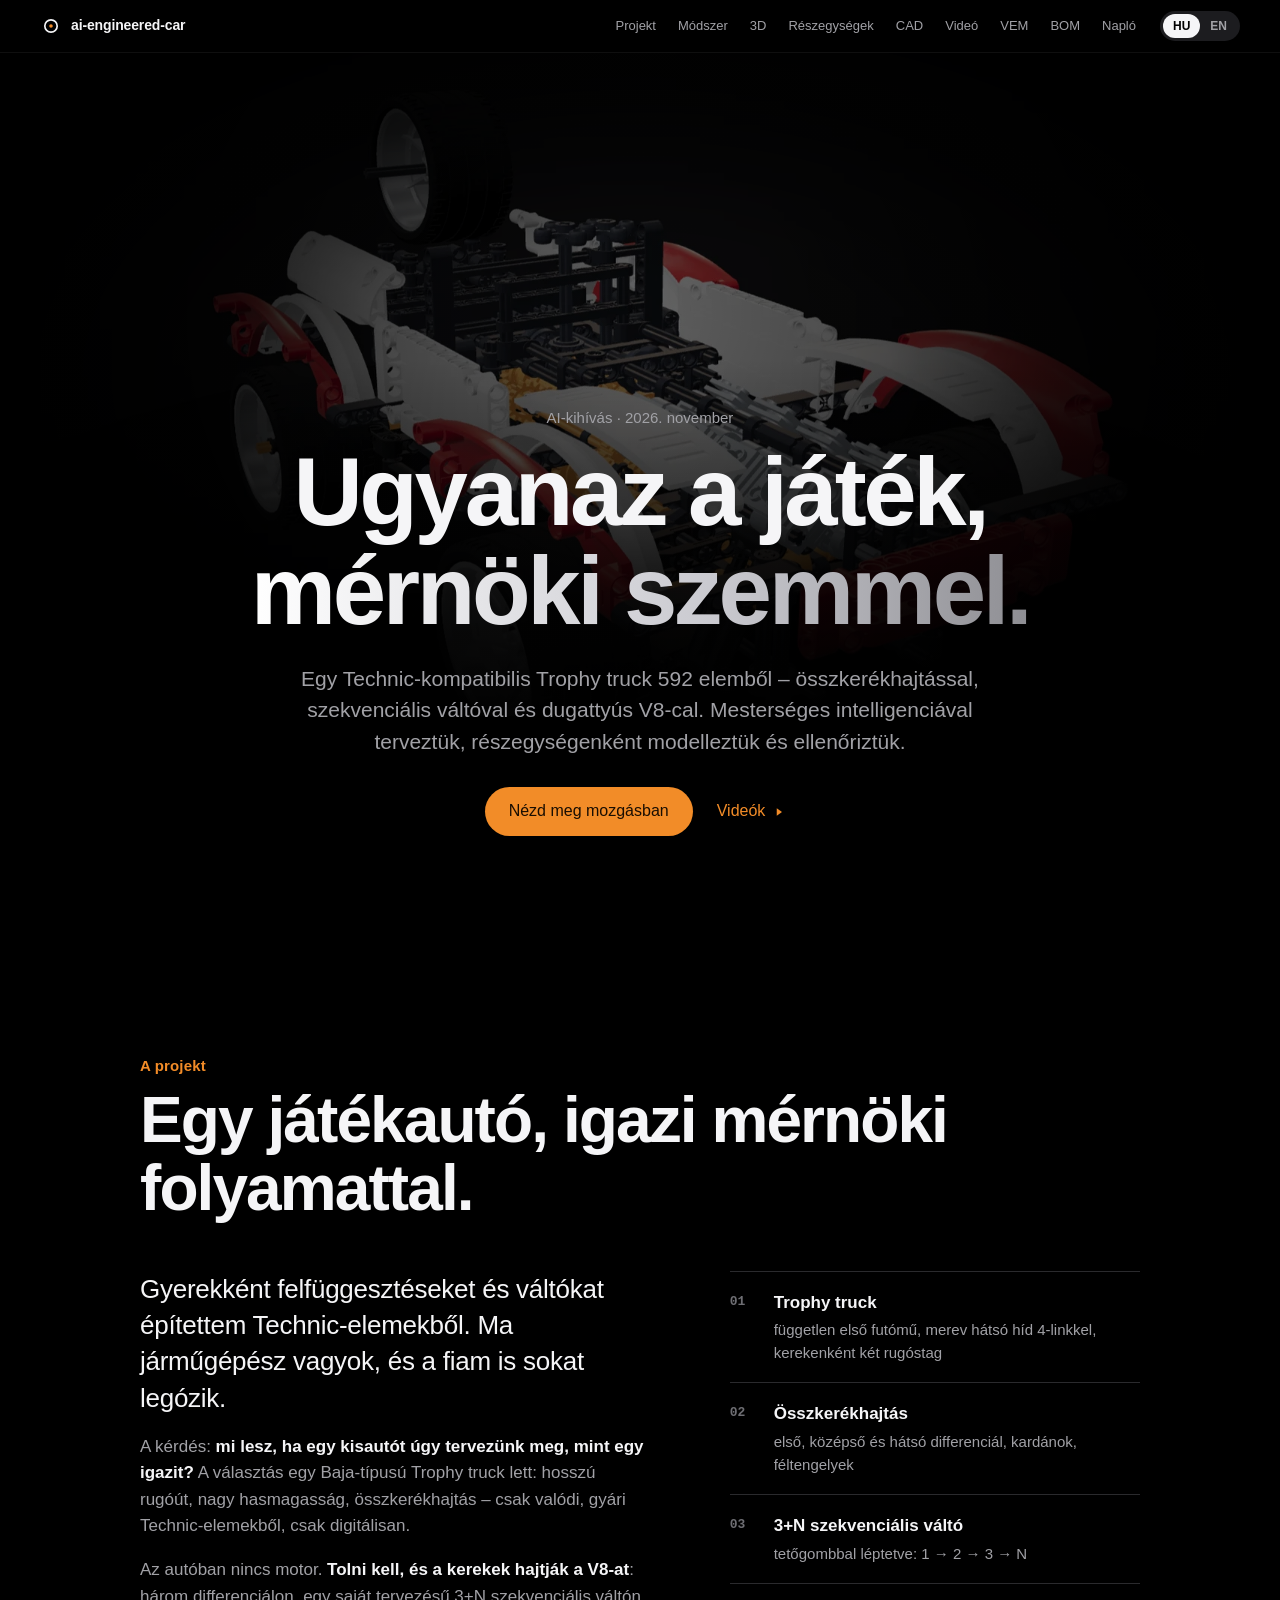
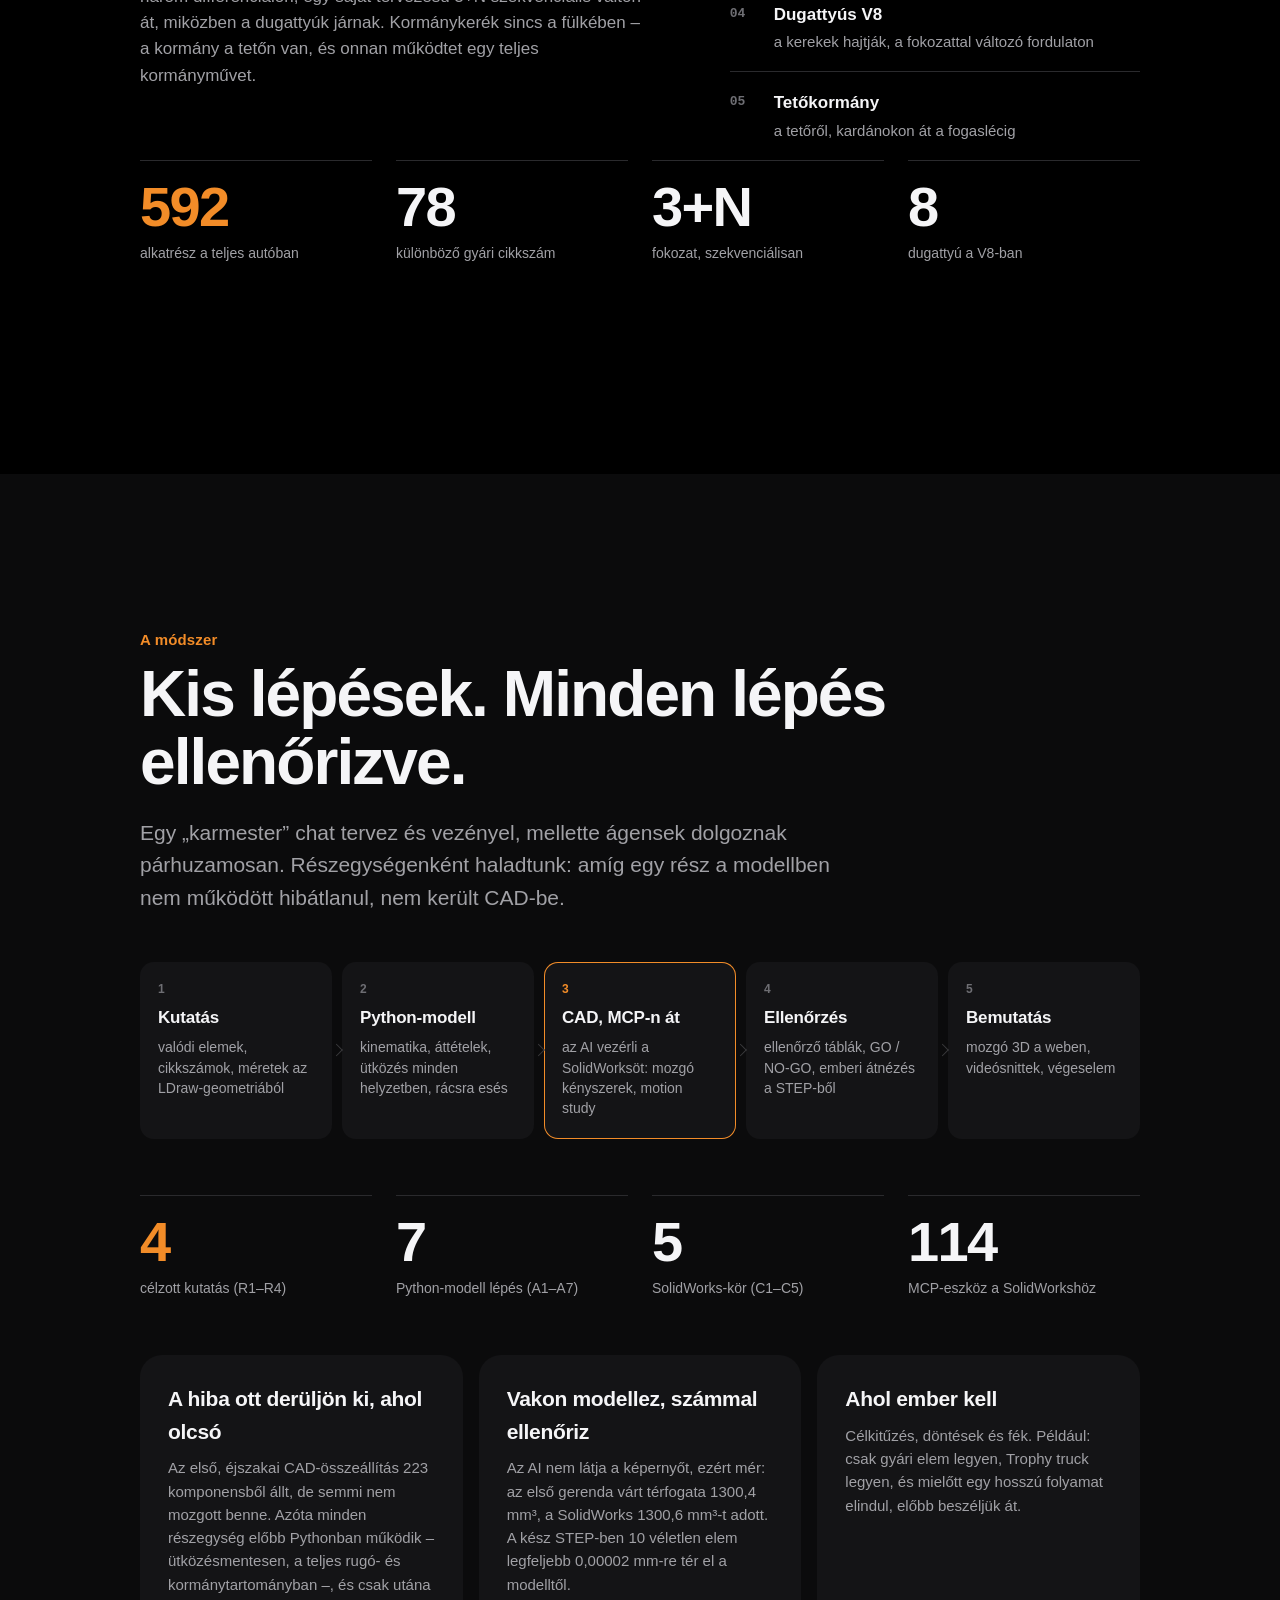
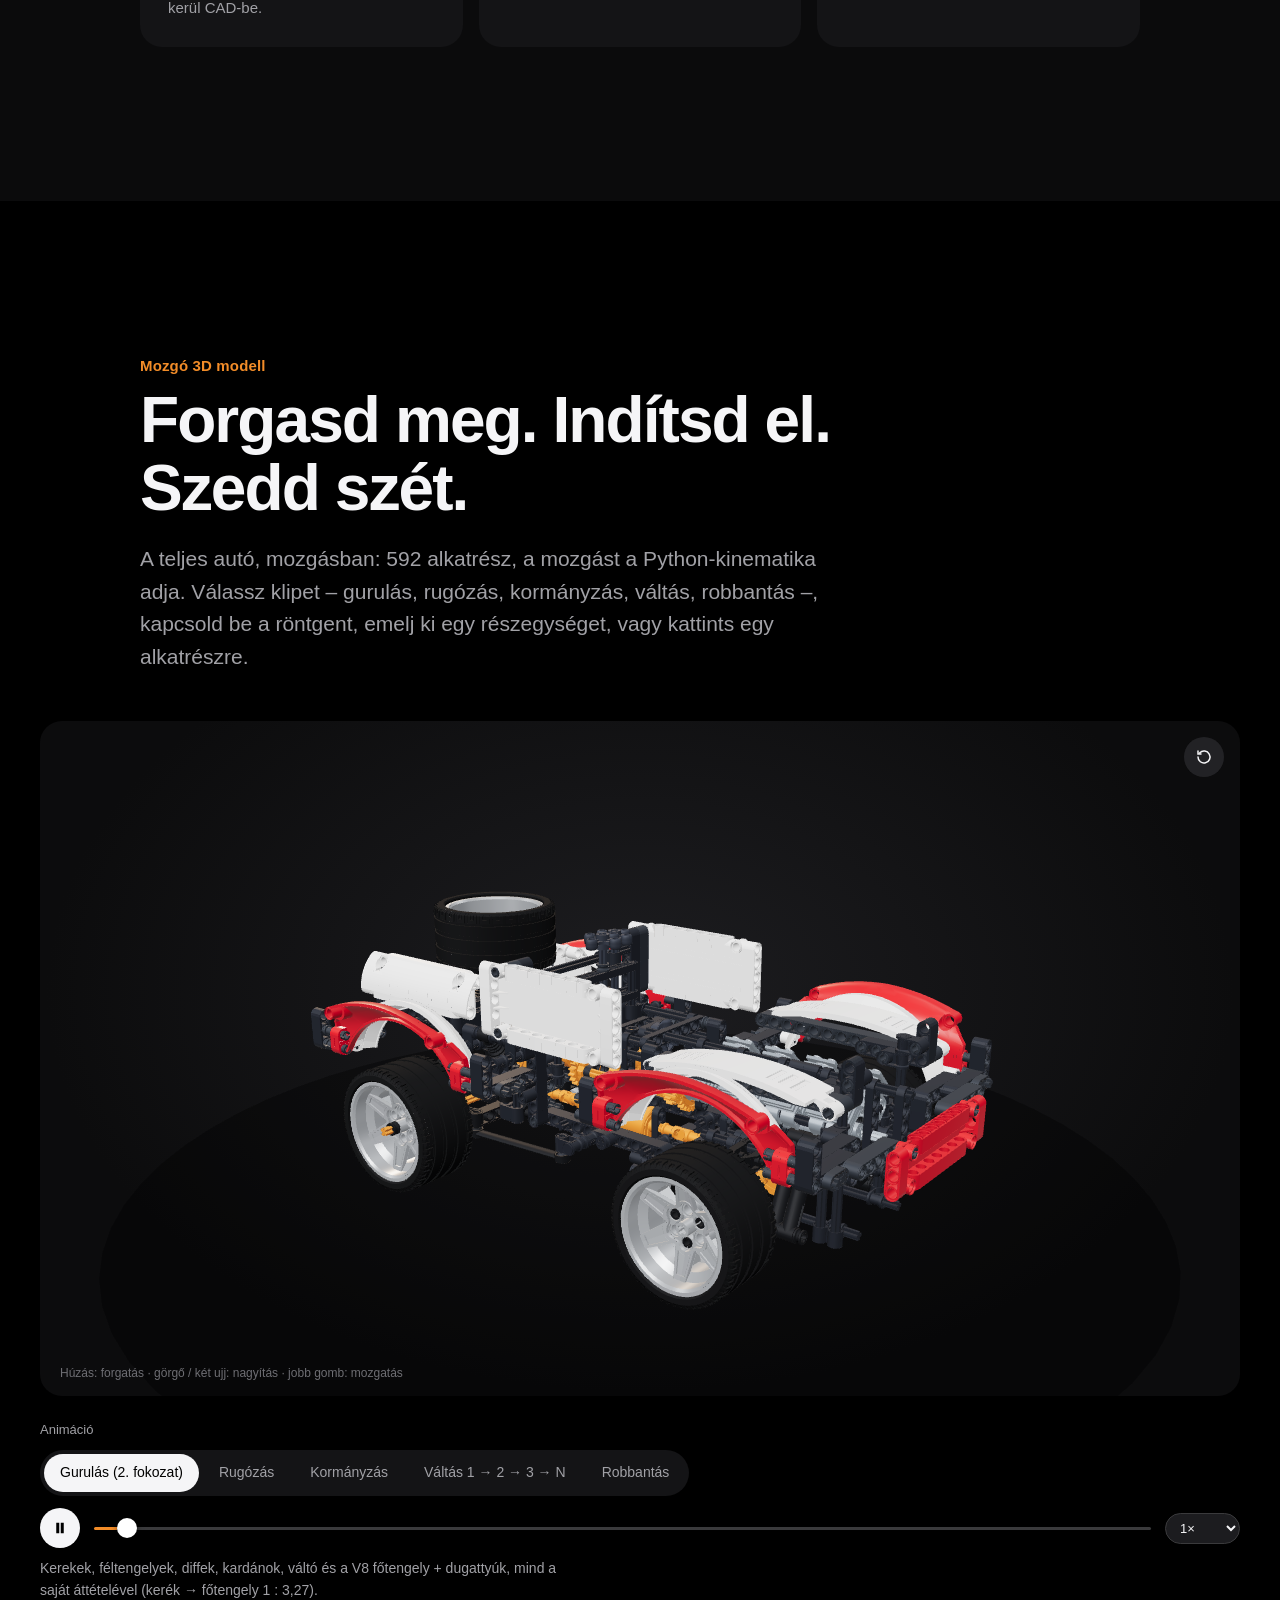
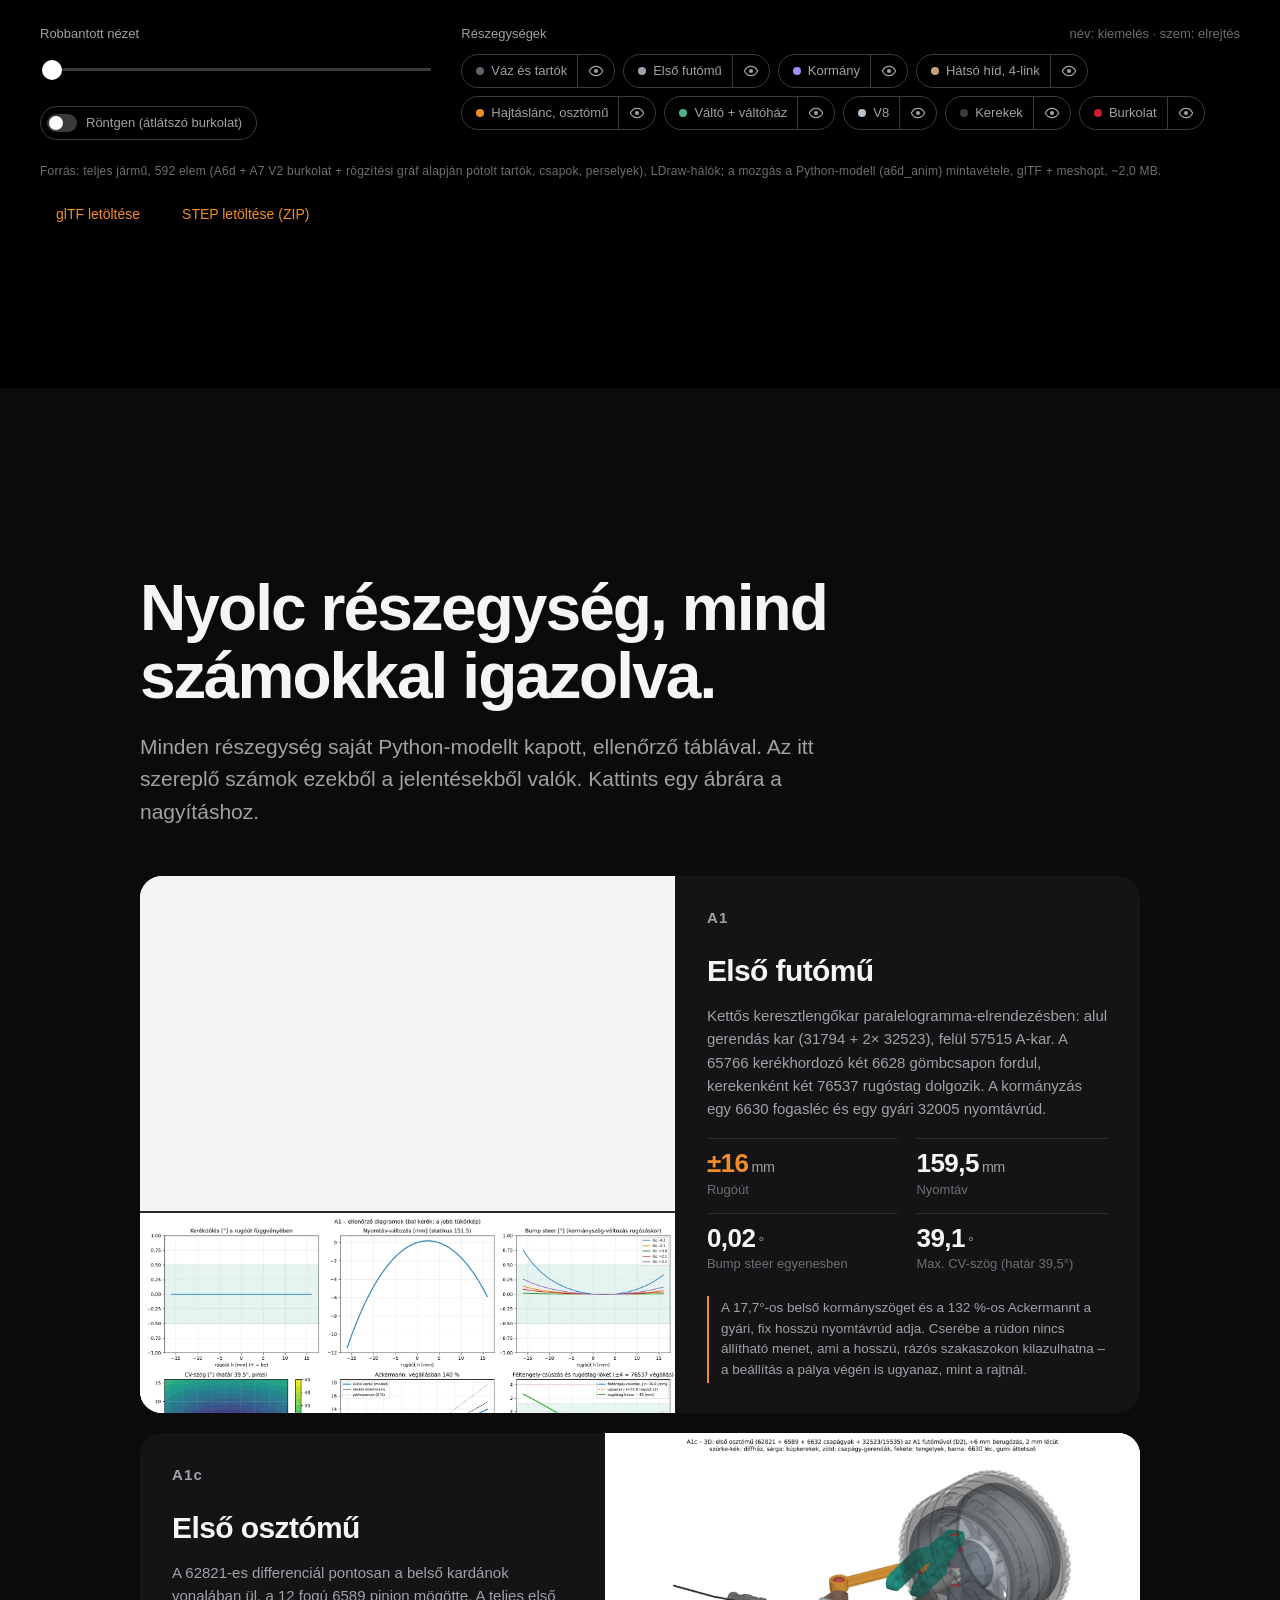
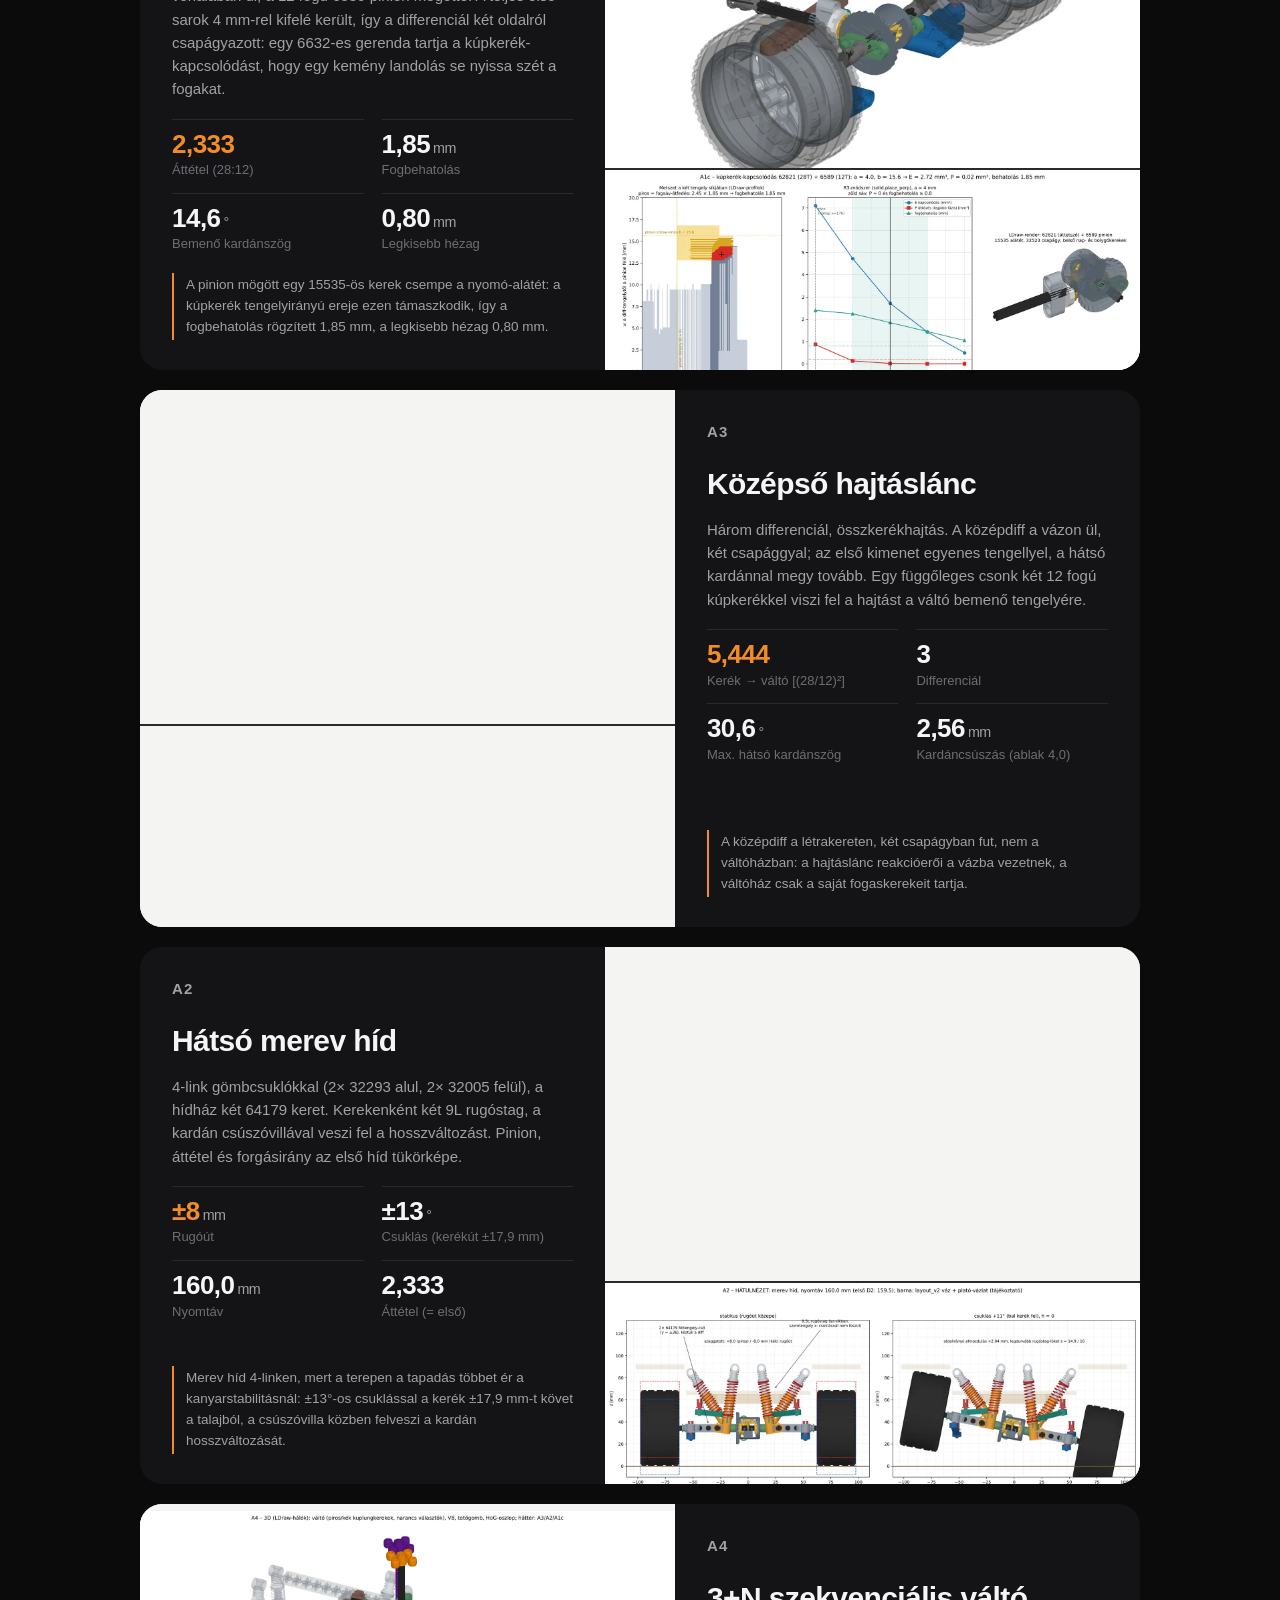
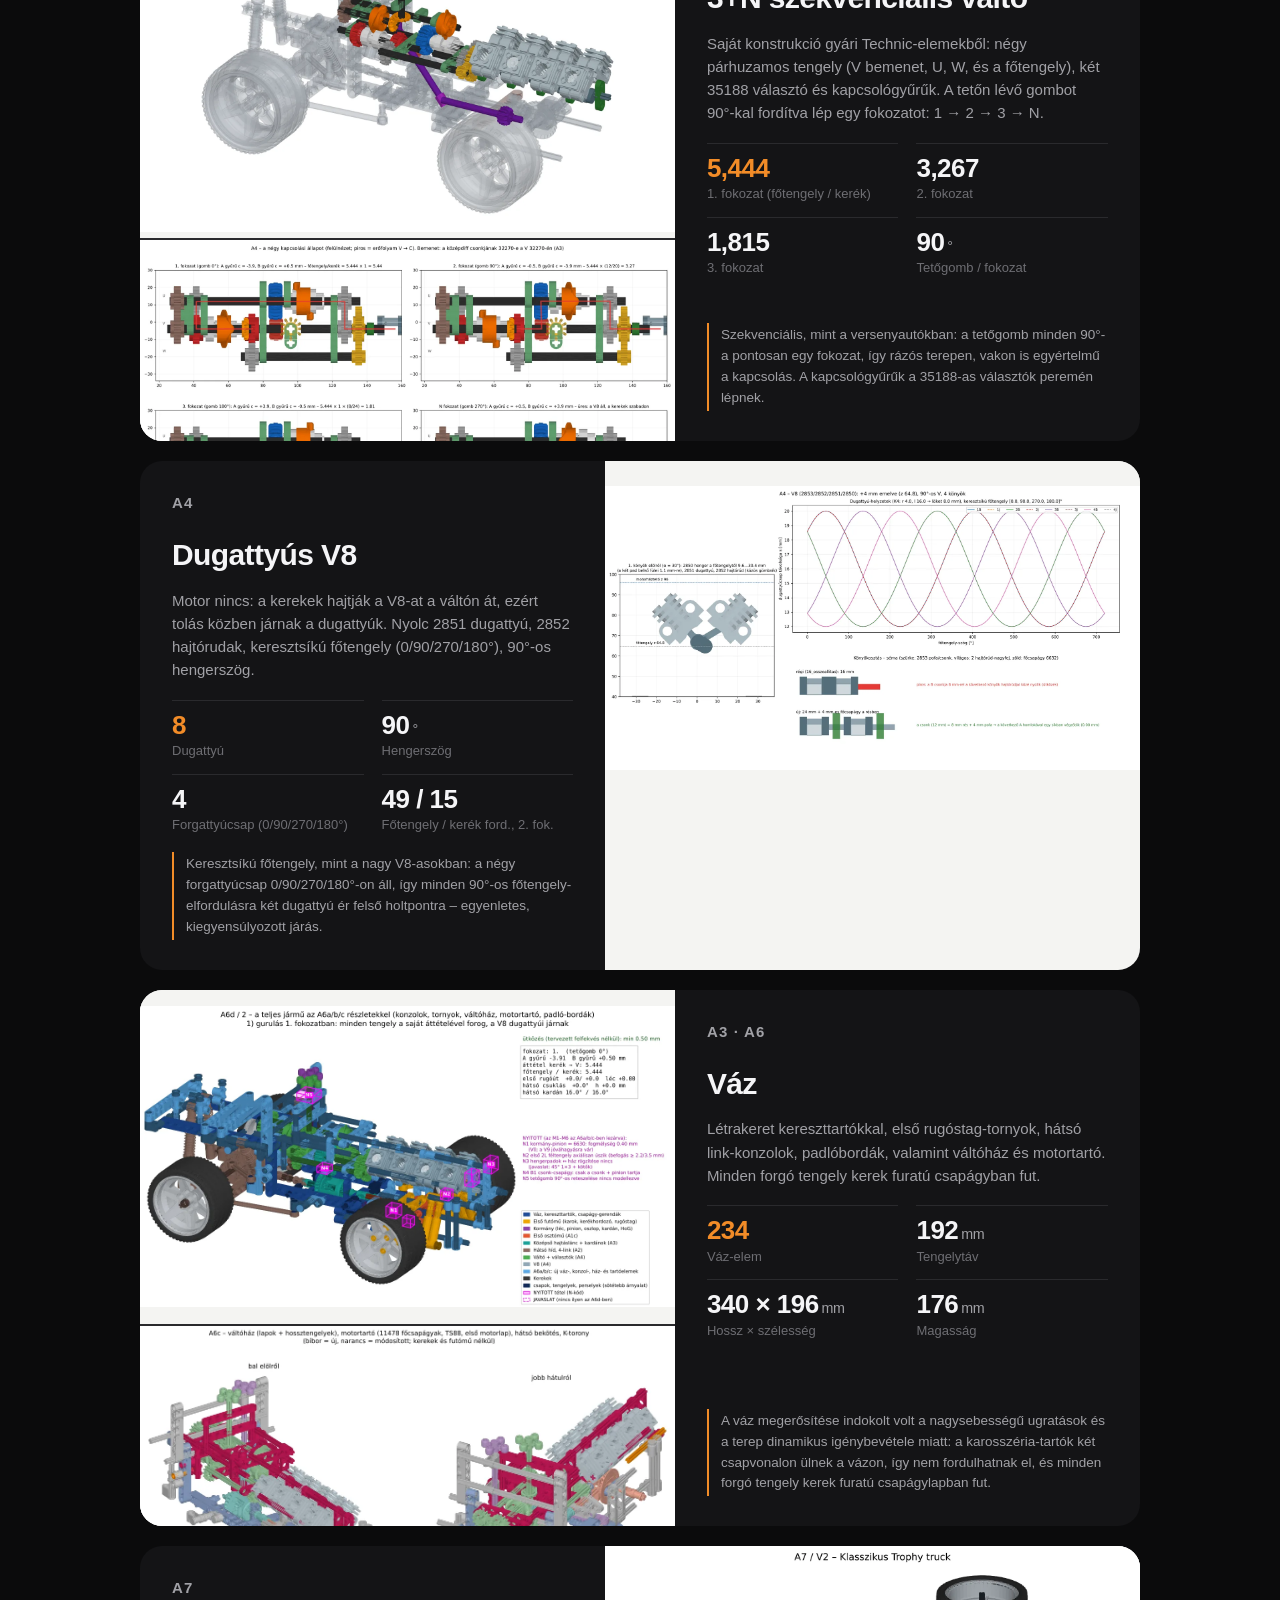
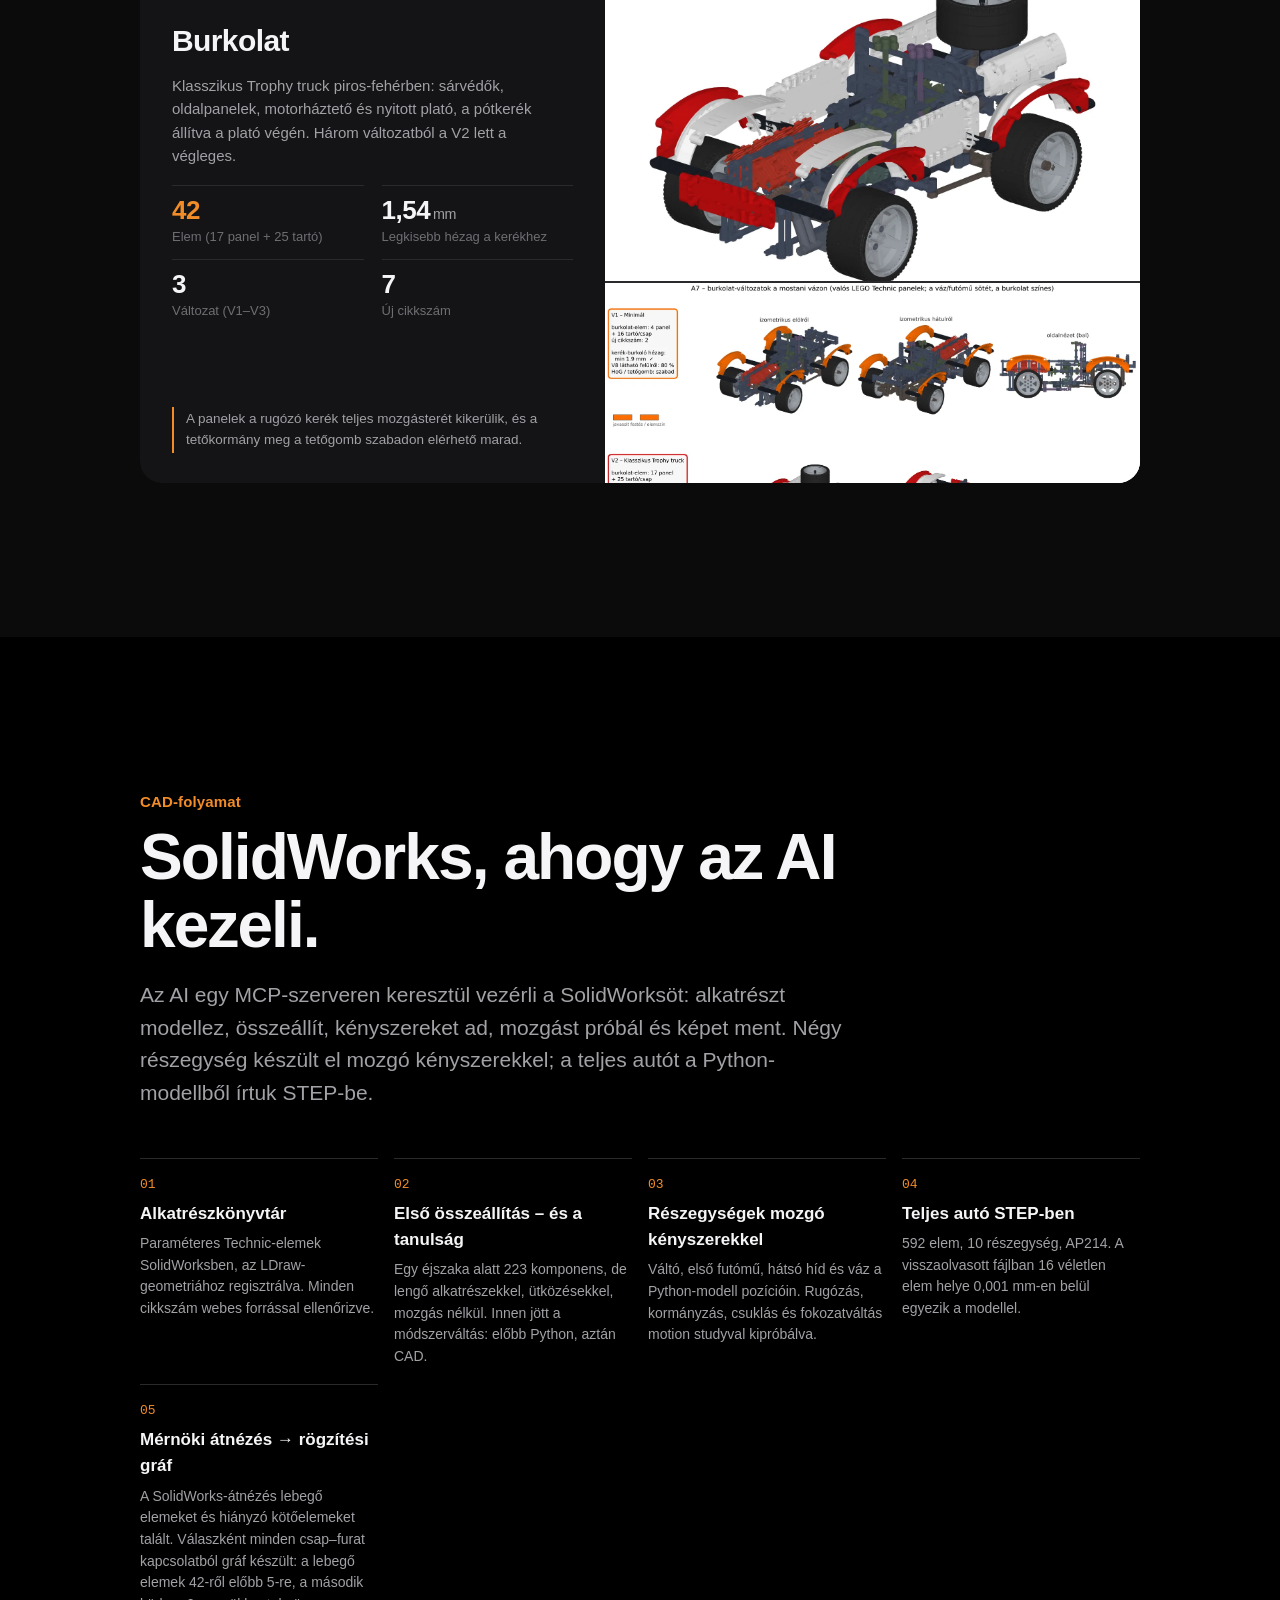
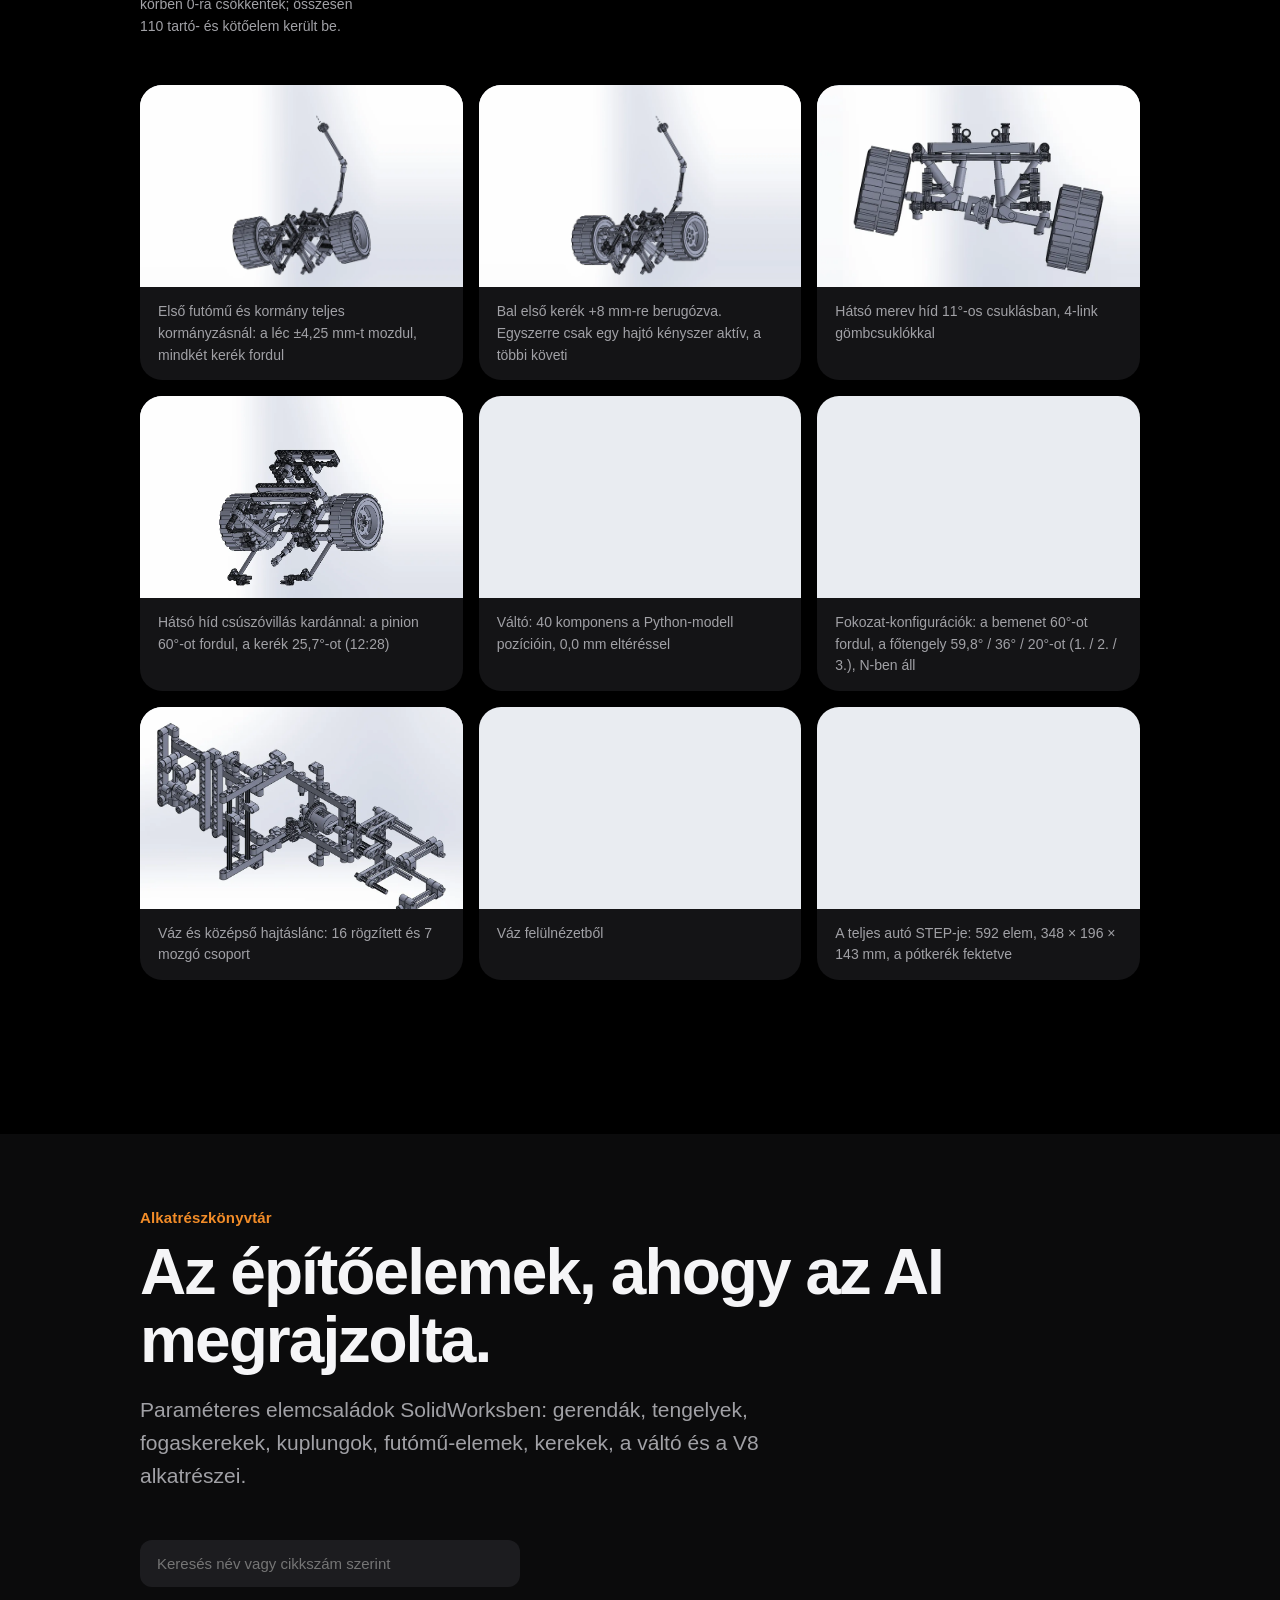
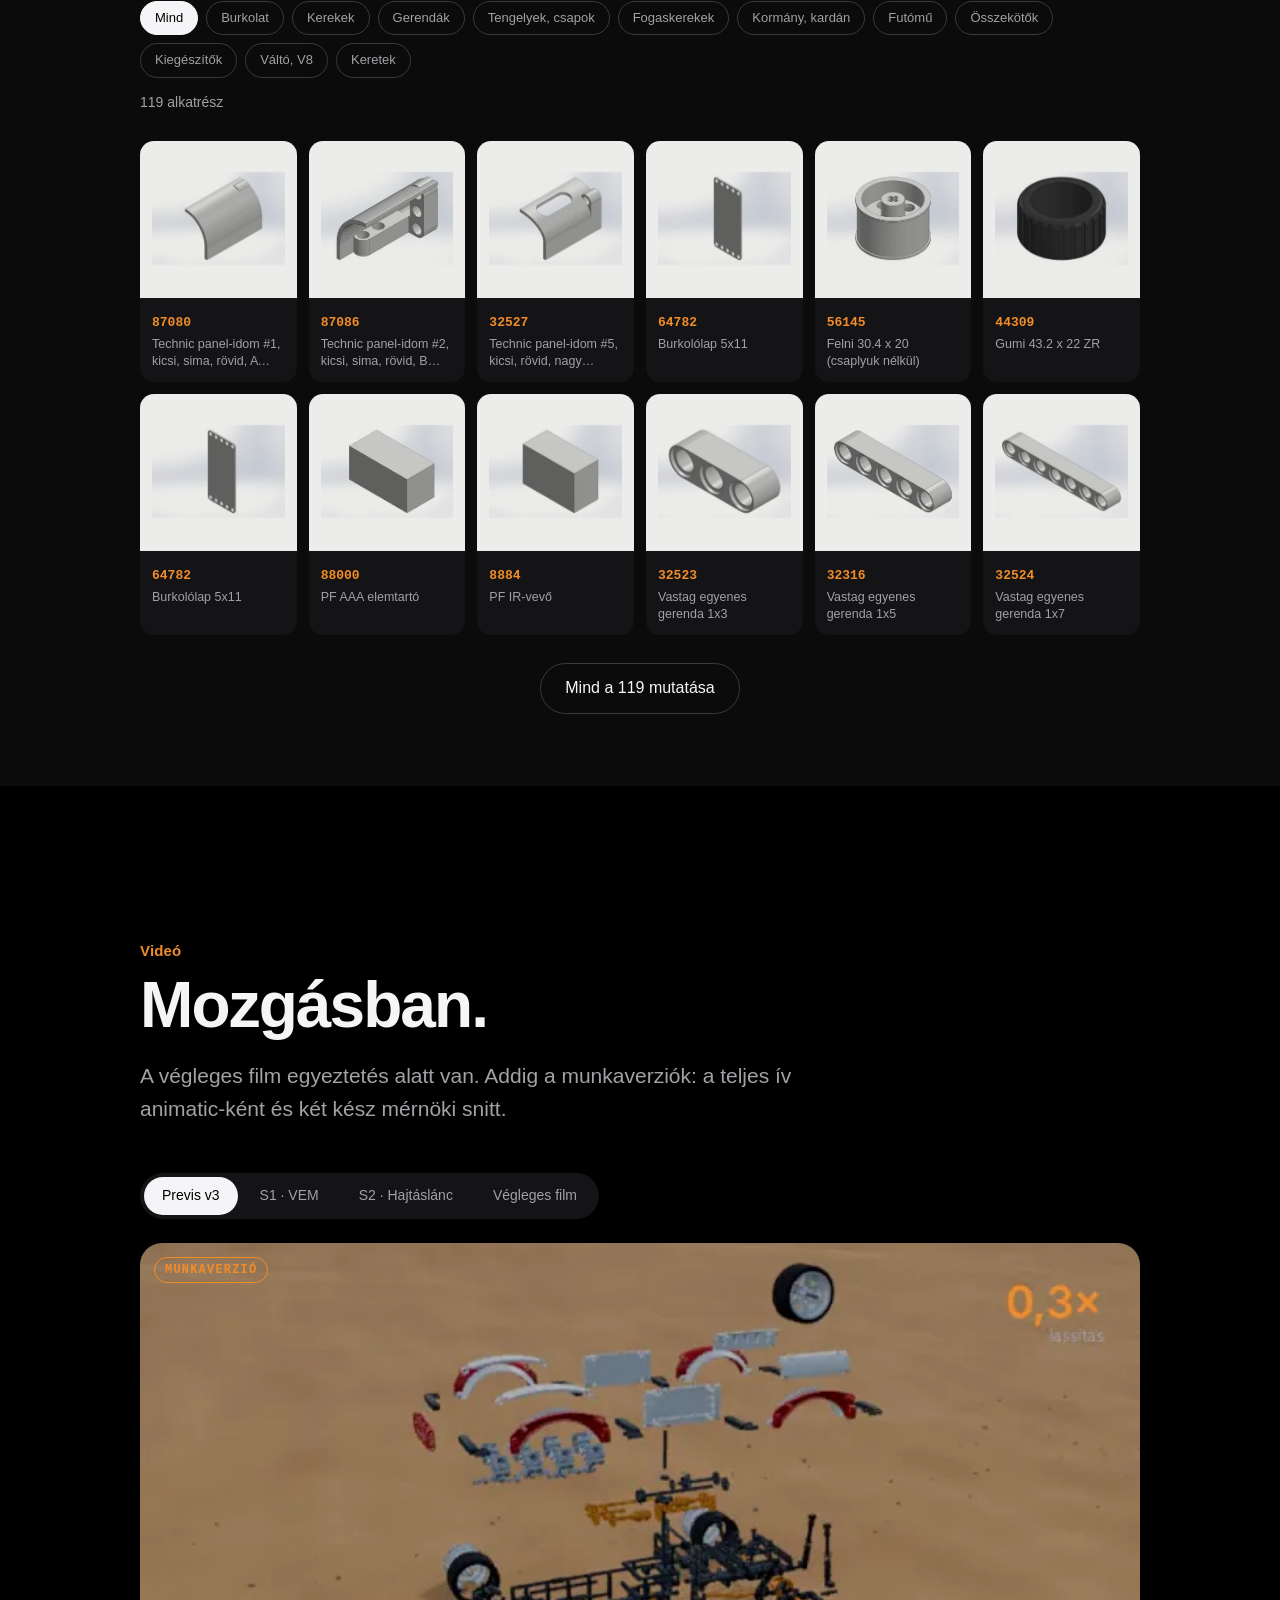
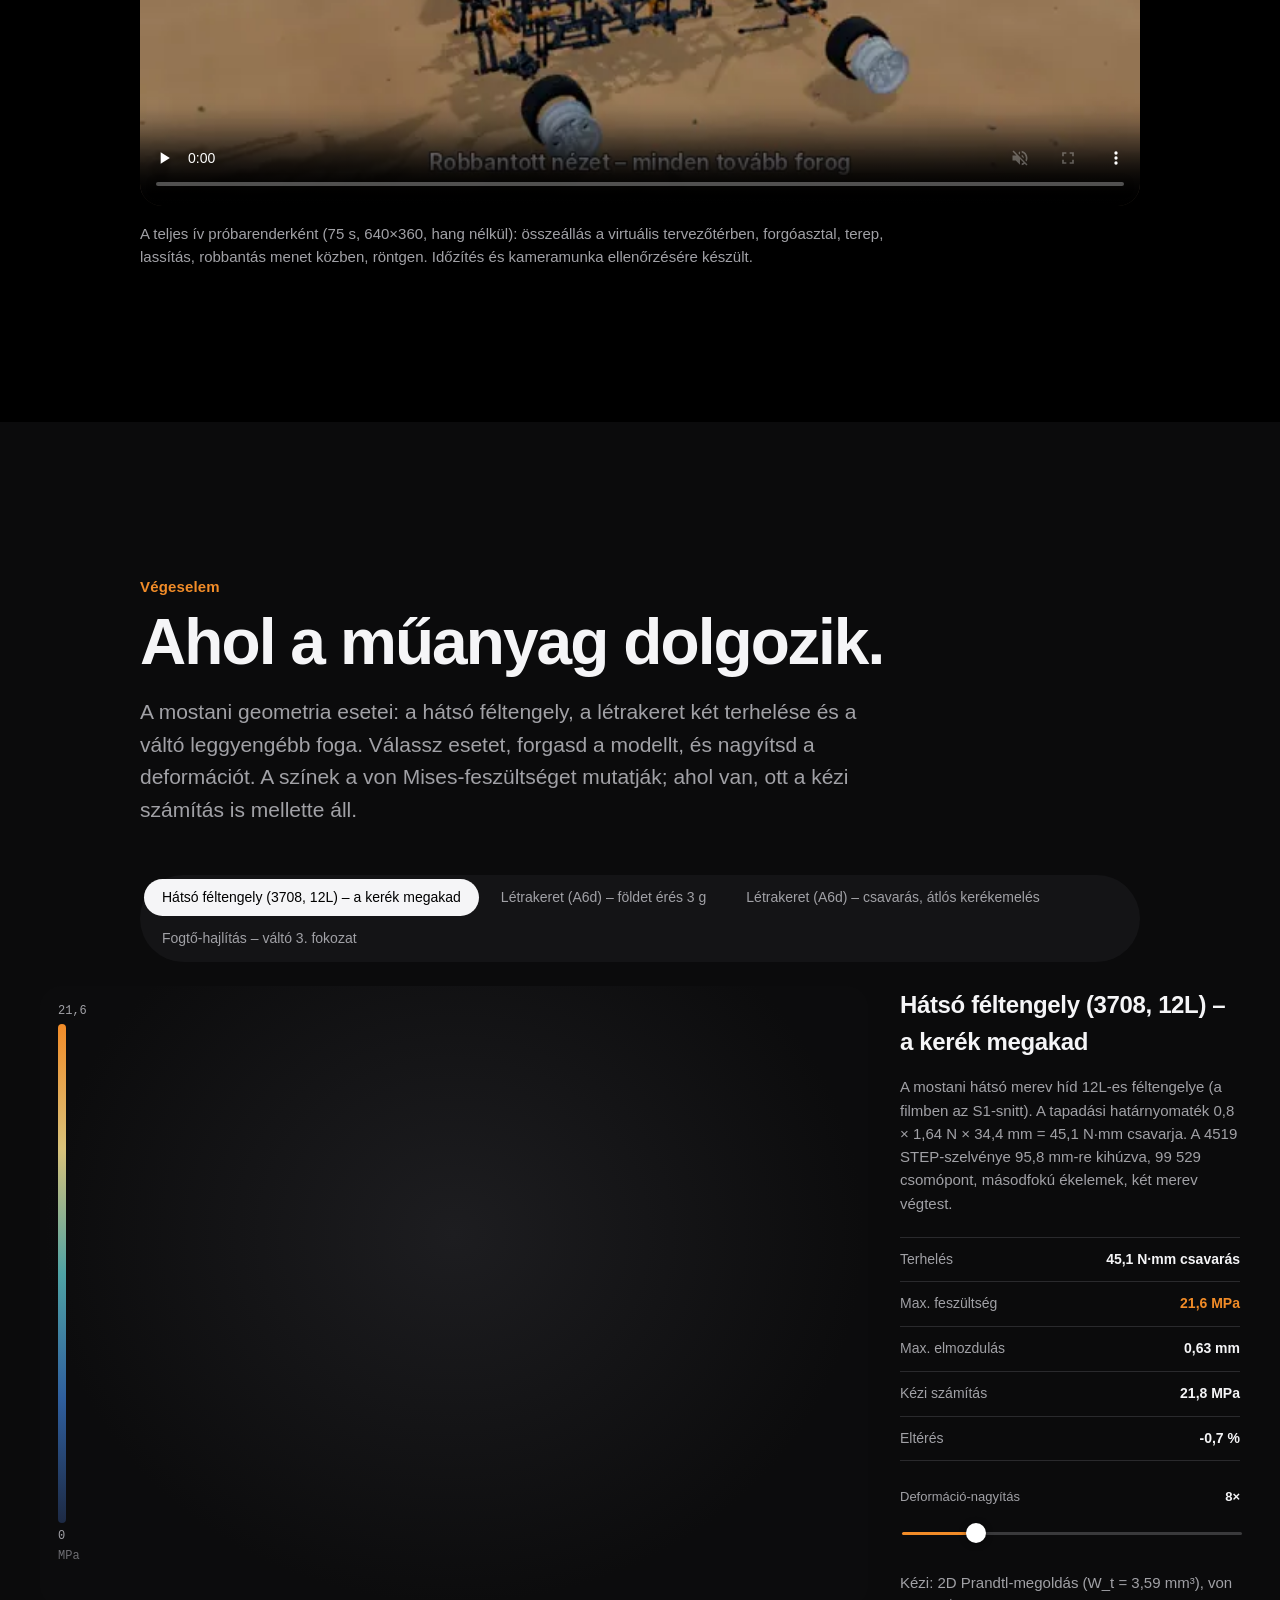
==== commit cabb12e4: "Webpage" ====
--- a/index.html
+++ b/index.html
@@ -84,8 +84,8 @@
       </ol>
     </div>
     <div class="nums reveal">
-      <div><b>485</b><span data-i18n="story.n1"></span></div>
-      <div><b>77</b><span data-i18n="story.n2"></span></div>
+      <div><b>592</b><span data-i18n="story.n1"></span></div>
+      <div><b>78</b><span data-i18n="story.n2"></span></div>
       <div><b>3+N</b><span data-i18n="story.n3"></span></div>
       <div><b>8</b><span data-i18n="story.n4"></span></div>
     </div>
@@ -143,6 +143,7 @@
     <div class="controls reveal">
       <div class="ctl ctl--anim">
         <span class="ctl__lbl"><span data-i18n="model.anim"></span><b id="animGear" hidden></b></span>
+        <div class="rpm" id="animRpm" hidden><span class="rpm__i"><span data-i18n="model.rpmCrank"></span> <b id="rpmCrank">0</b> <small data-i18n="model.rpmUnit"></small></span><span class="rpm__i"><span data-i18n="model.rpmWheel"></span> <b id="rpmWheel">0</b> <small data-i18n="model.rpmUnit"></small></span></div>
         <div class="seg" id="animClips" role="group"></div>
         <div class="player">
           <button class="iconbtn iconbtn--accent" type="button" id="animPlay" aria-label="Play"><svg viewBox="0 0 24 24" class="i-play"><path d="M8 5l11 7-11 7z" fill="currentColor"/></svg><svg viewBox="0 0 24 24" class="i-pause"><path d="M7 5h4v14H7zM13 5h4v14h-4z" fill="currentColor"/></svg></button>
@@ -287,8 +288,8 @@
     <p class="kicker reveal" data-i18n="dl.kicker"></p>
     <h2 class="reveal" data-i18n="dl.title"></h2>
     <div class="dls">
-      <a class="dlcard reveal" href="downloads/TT_teljes.step.zip" download><b>TT_teljes.step</b><span data-i18n="dl.stepD"></span><em>ZIP · 21 MB</em></a>
-      <a class="dlcard reveal" href="assets/model/truck.glb" download><b>truck.glb</b><span data-i18n="dl.glbD"></span><em>glTF · 1,8 MB</em></a>
+      <a class="dlcard reveal" href="downloads/TT_teljes.step.zip" download><b>TT_teljes.step</b><span data-i18n="dl.stepD"></span><em>ZIP · 23 MB</em></a>
+      <a class="dlcard reveal" href="assets/model/truck.glb" download><b>truck.glb</b><span data-i18n="dl.glbD"></span><em>glTF · 2,0 MB</em></a>
       <a class="dlcard reveal" href="downloads/TT_darabjegyzek.csv" download><b>TT_darabjegyzek.csv</b><span data-i18n="dl.bomD"></span><em>CSV · 6 kB</em></a>
       <a class="dlcard reveal" href="https://github.com/PoResearch-and-deploy/ai-engineered-car" rel="noopener"><b>GitHub</b><span data-i18n="dl.ghD"></span><em>PoResearch-and-deploy/ai-engineered-car</em></a>
     </div>
--- a/assets/css/style.css
+++ b/assets/css/style.css
@@ -127,6 +127,9 @@
 .seg button{border:0;background:none;border-radius:999px;padding:8px 16px;font-size:14px;cursor:pointer;color:var(--fg2);font-weight:500;white-space:nowrap}
 .seg button:hover{color:var(--fg)}
 .seg button[aria-pressed=true]{background:var(--fg);color:#000}
+.rpm{display:flex;flex-wrap:wrap;gap:6px 10px;margin:0 0 12px}.rpm[hidden]{display:none}
+.rpm__i{font-size:13px;color:var(--fg2);border:1px solid var(--line2);border-radius:999px;padding:4px 12px;white-space:nowrap}
+.rpm__i b{font:600 14px var(--mono);color:var(--fg);display:inline-block;min-width:3.2ch;text-align:right}.rpm__i small{color:var(--fg3);font-size:12px}
 #animGear{font:600 13px var(--mono);color:var(--accent);border:1px solid var(--accent);border-radius:999px;padding:1px 10px;letter-spacing:.06em}
 .toggle{margin-top:14px;border:1px solid var(--line2);background:none;border-radius:999px;padding:6px 14px 6px 6px;font-size:13px;color:var(--fg2);cursor:pointer;display:inline-flex;align-items:center;gap:9px}
 .toggle i{width:30px;height:18px;border-radius:9px;background:var(--line2);position:relative;transition:background .2s}
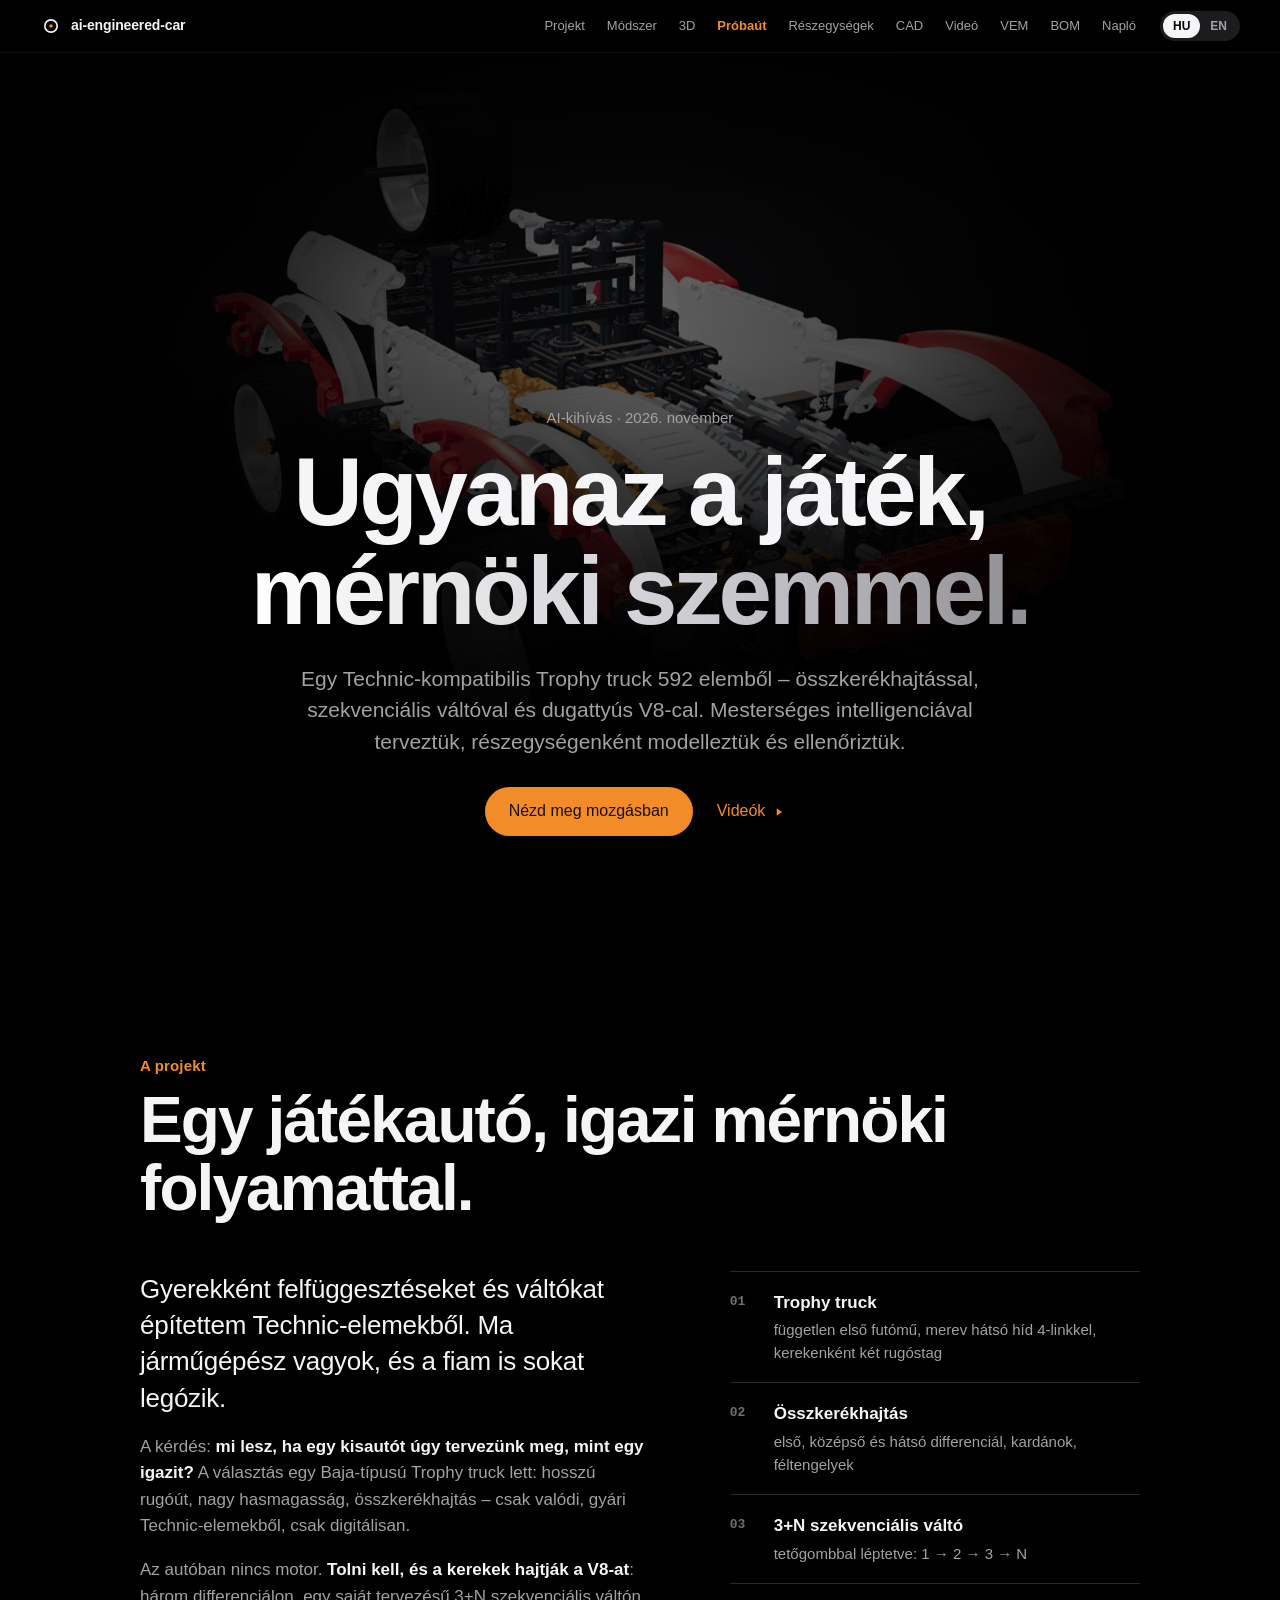
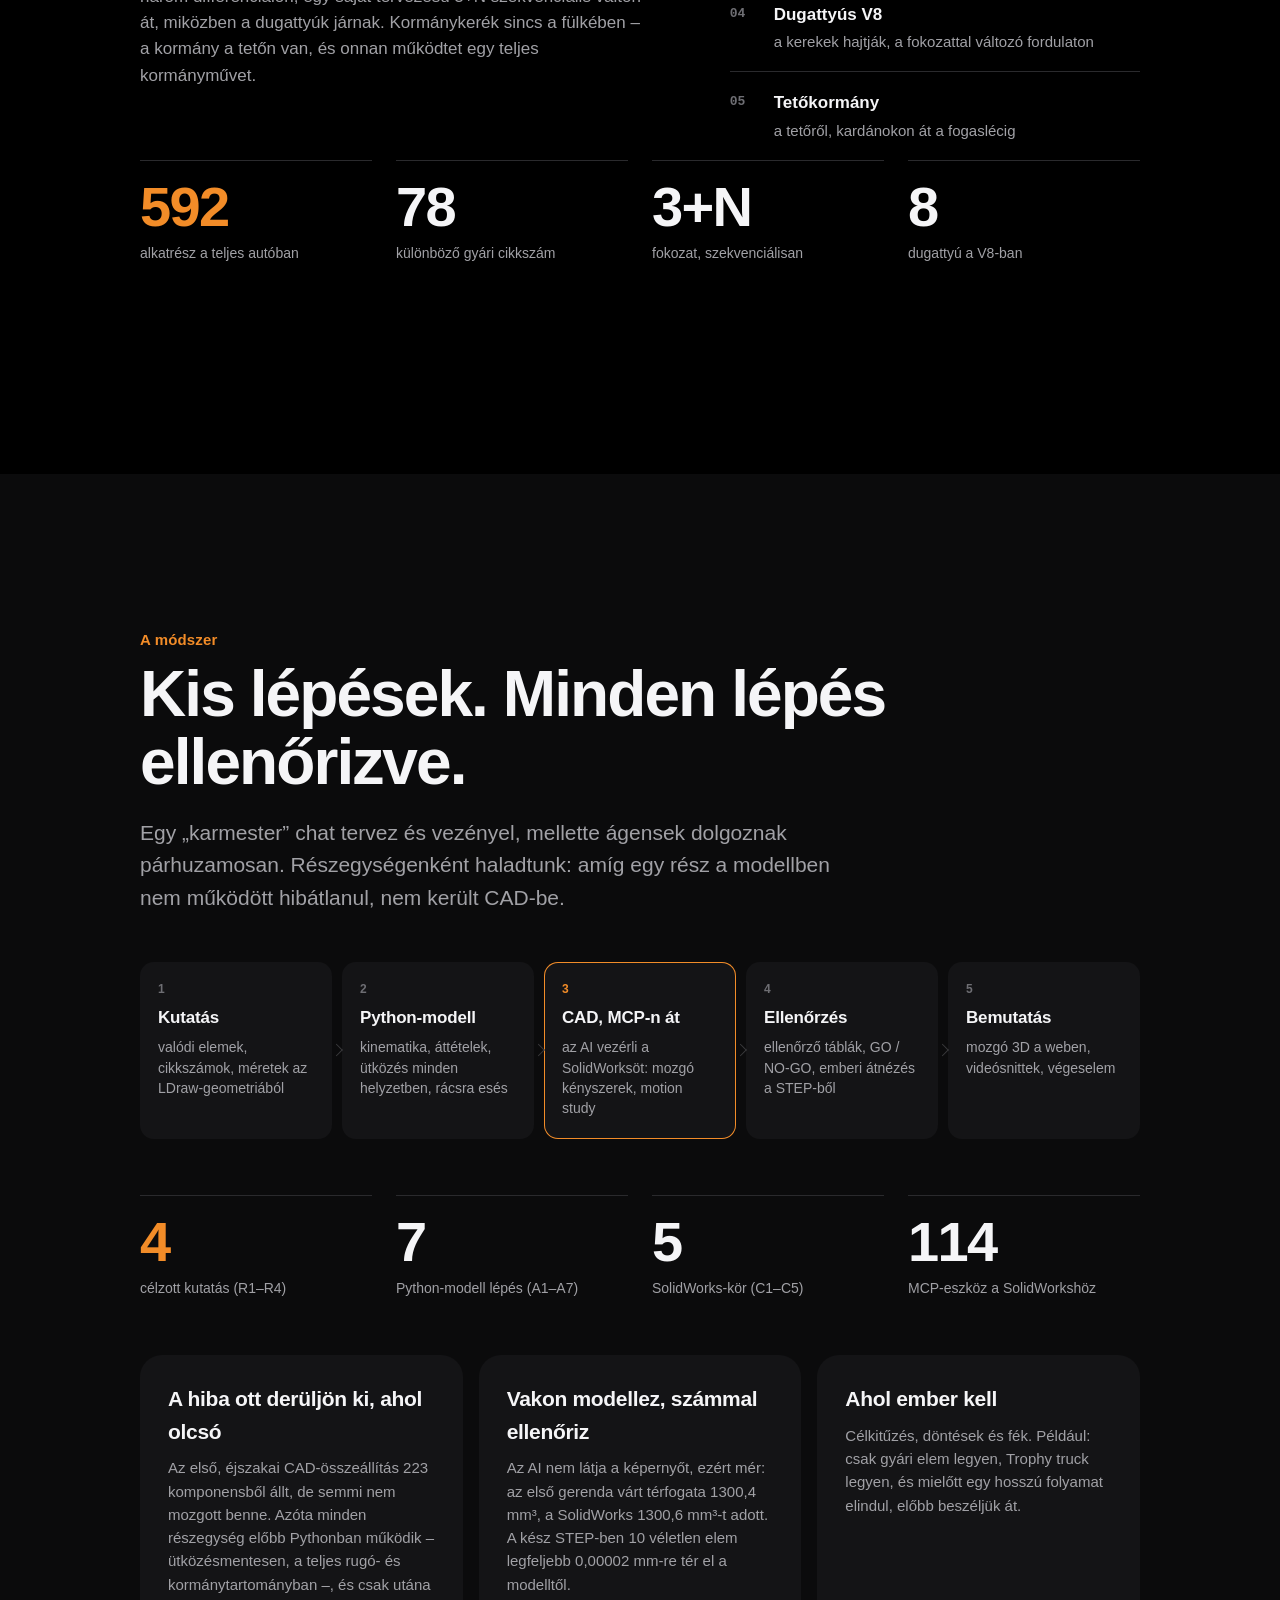
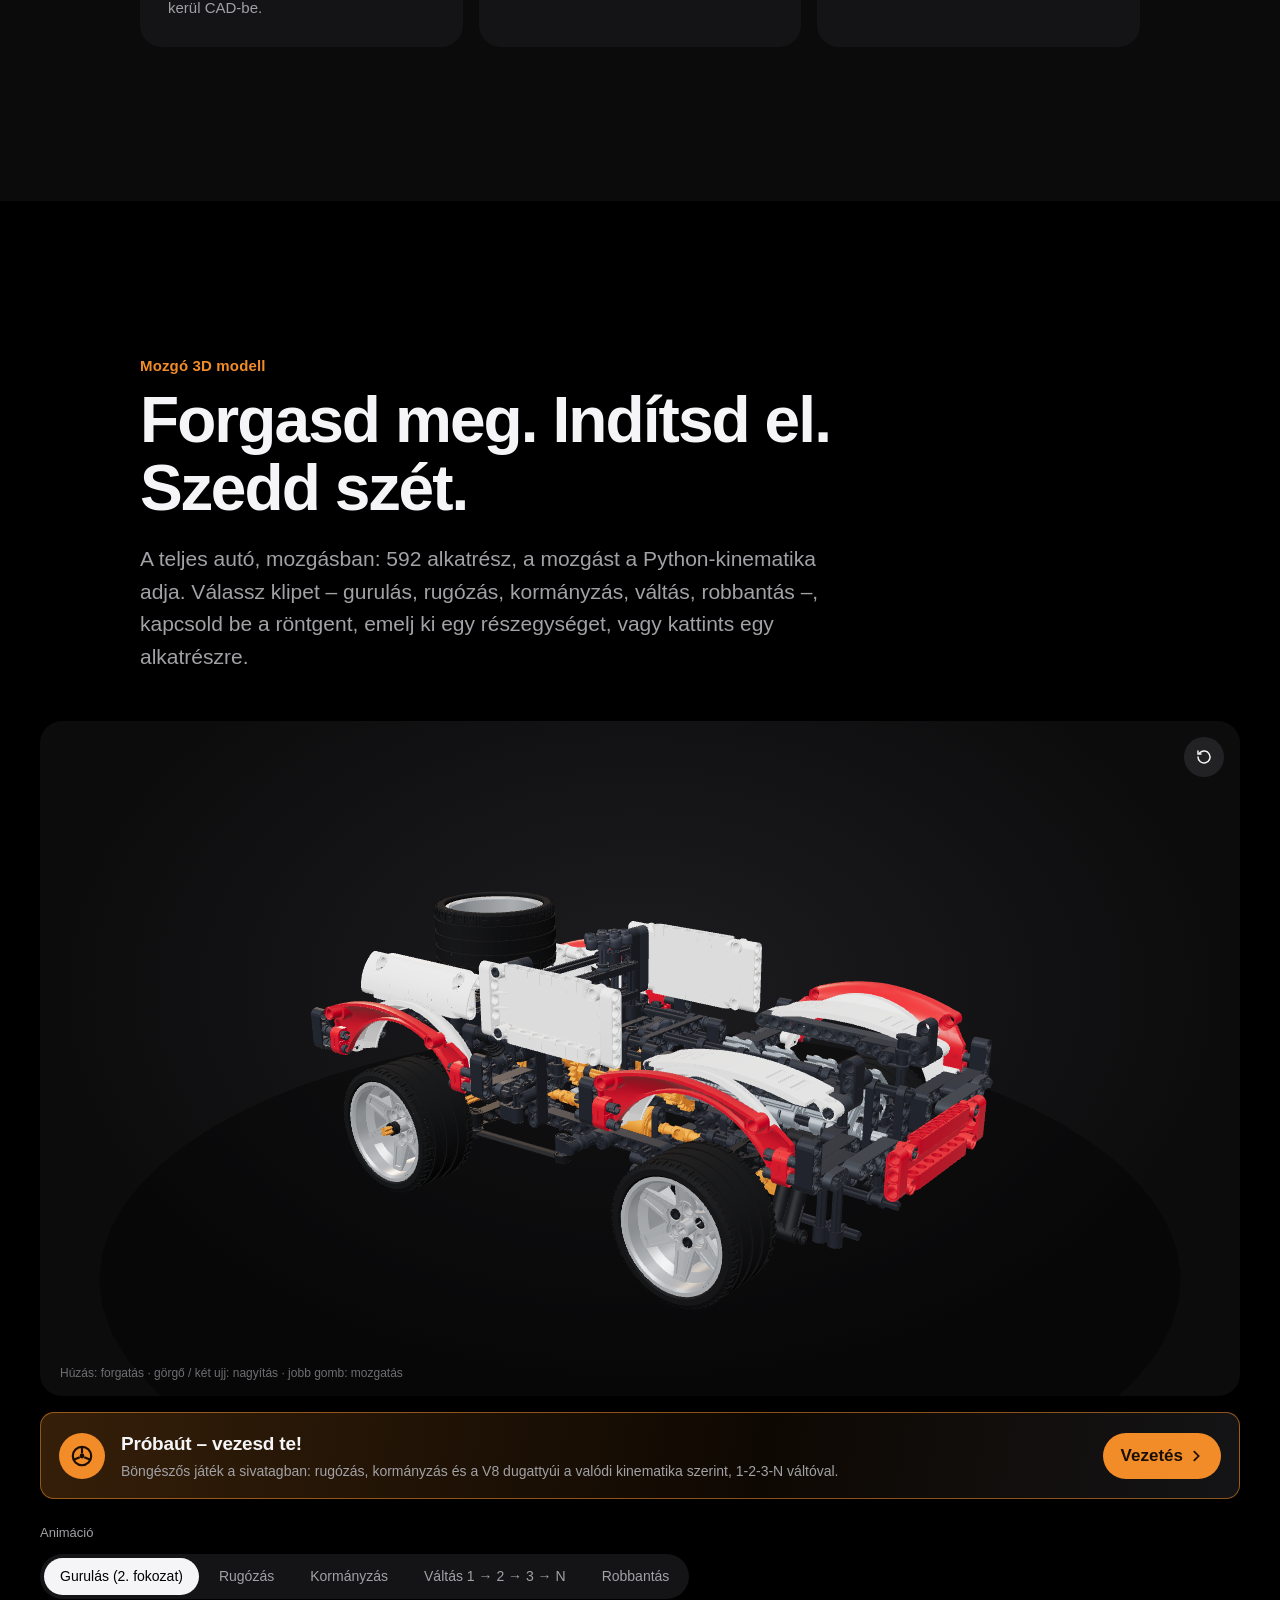
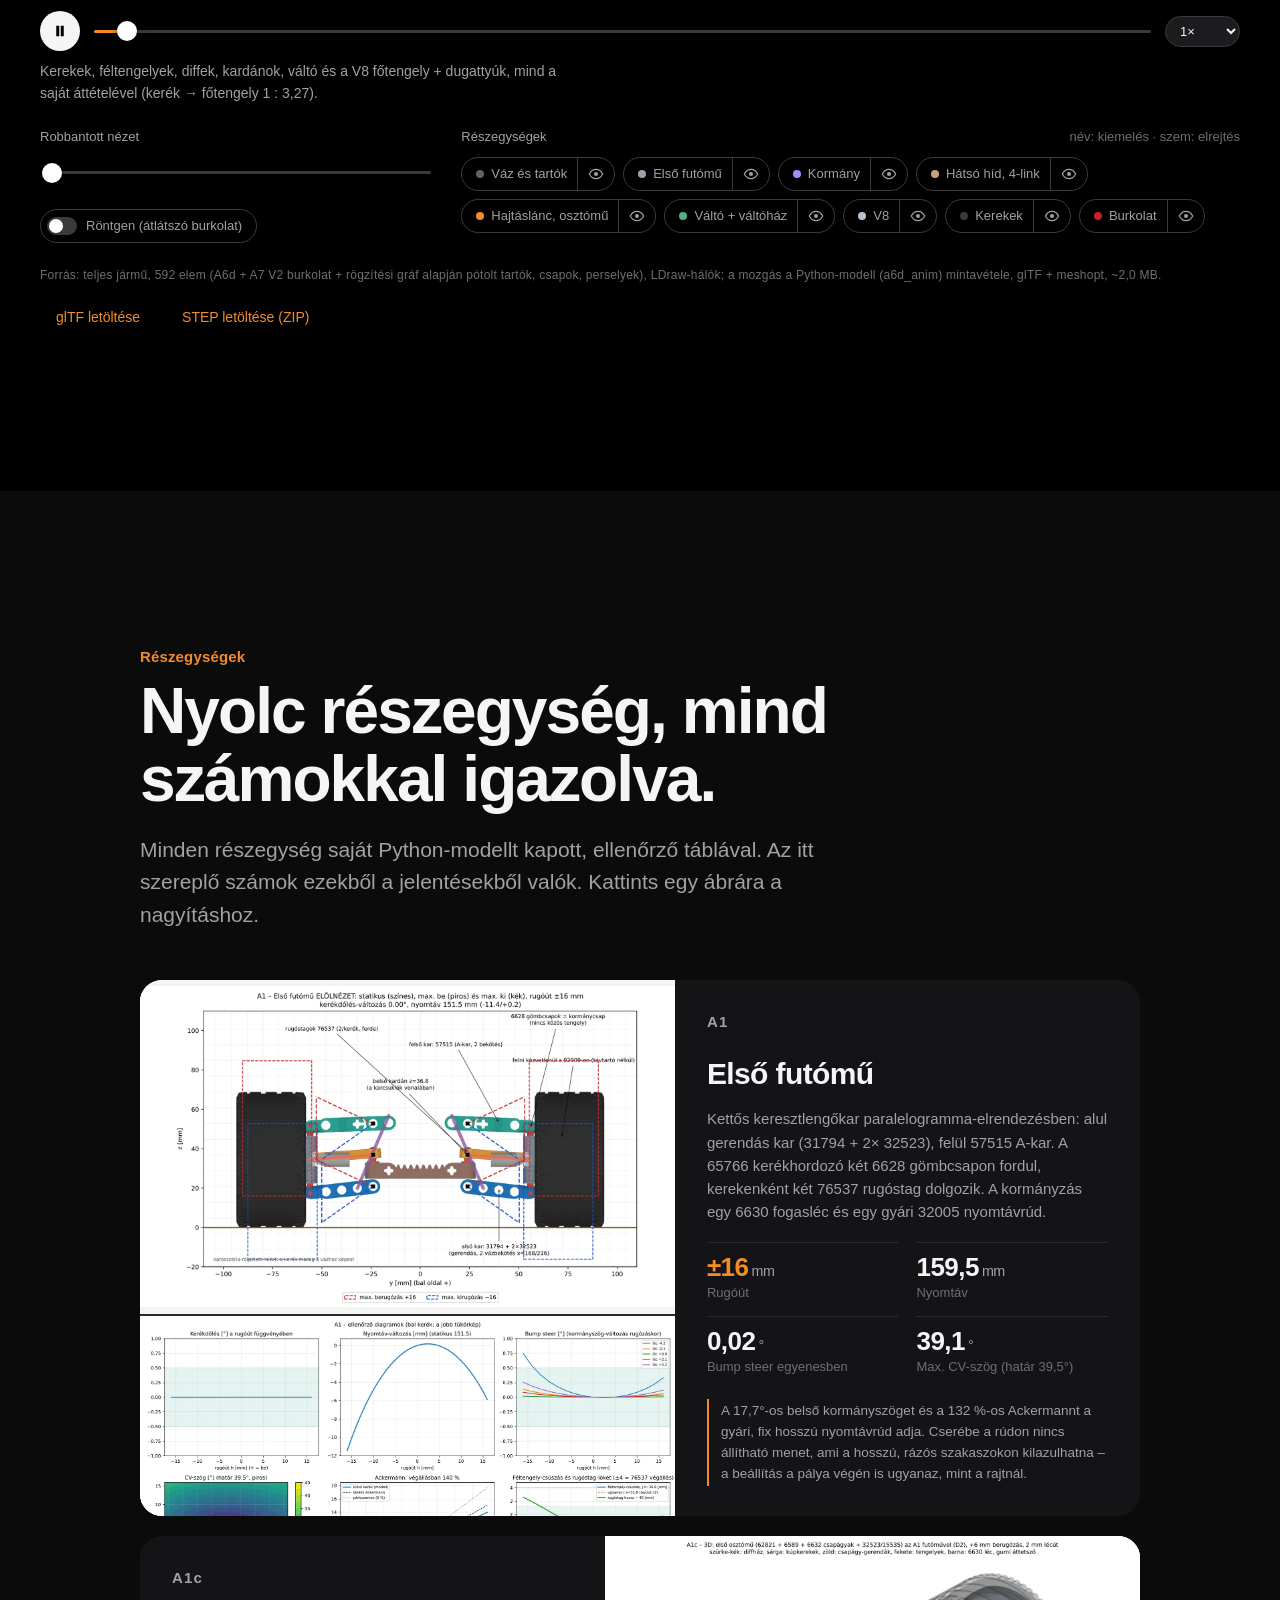
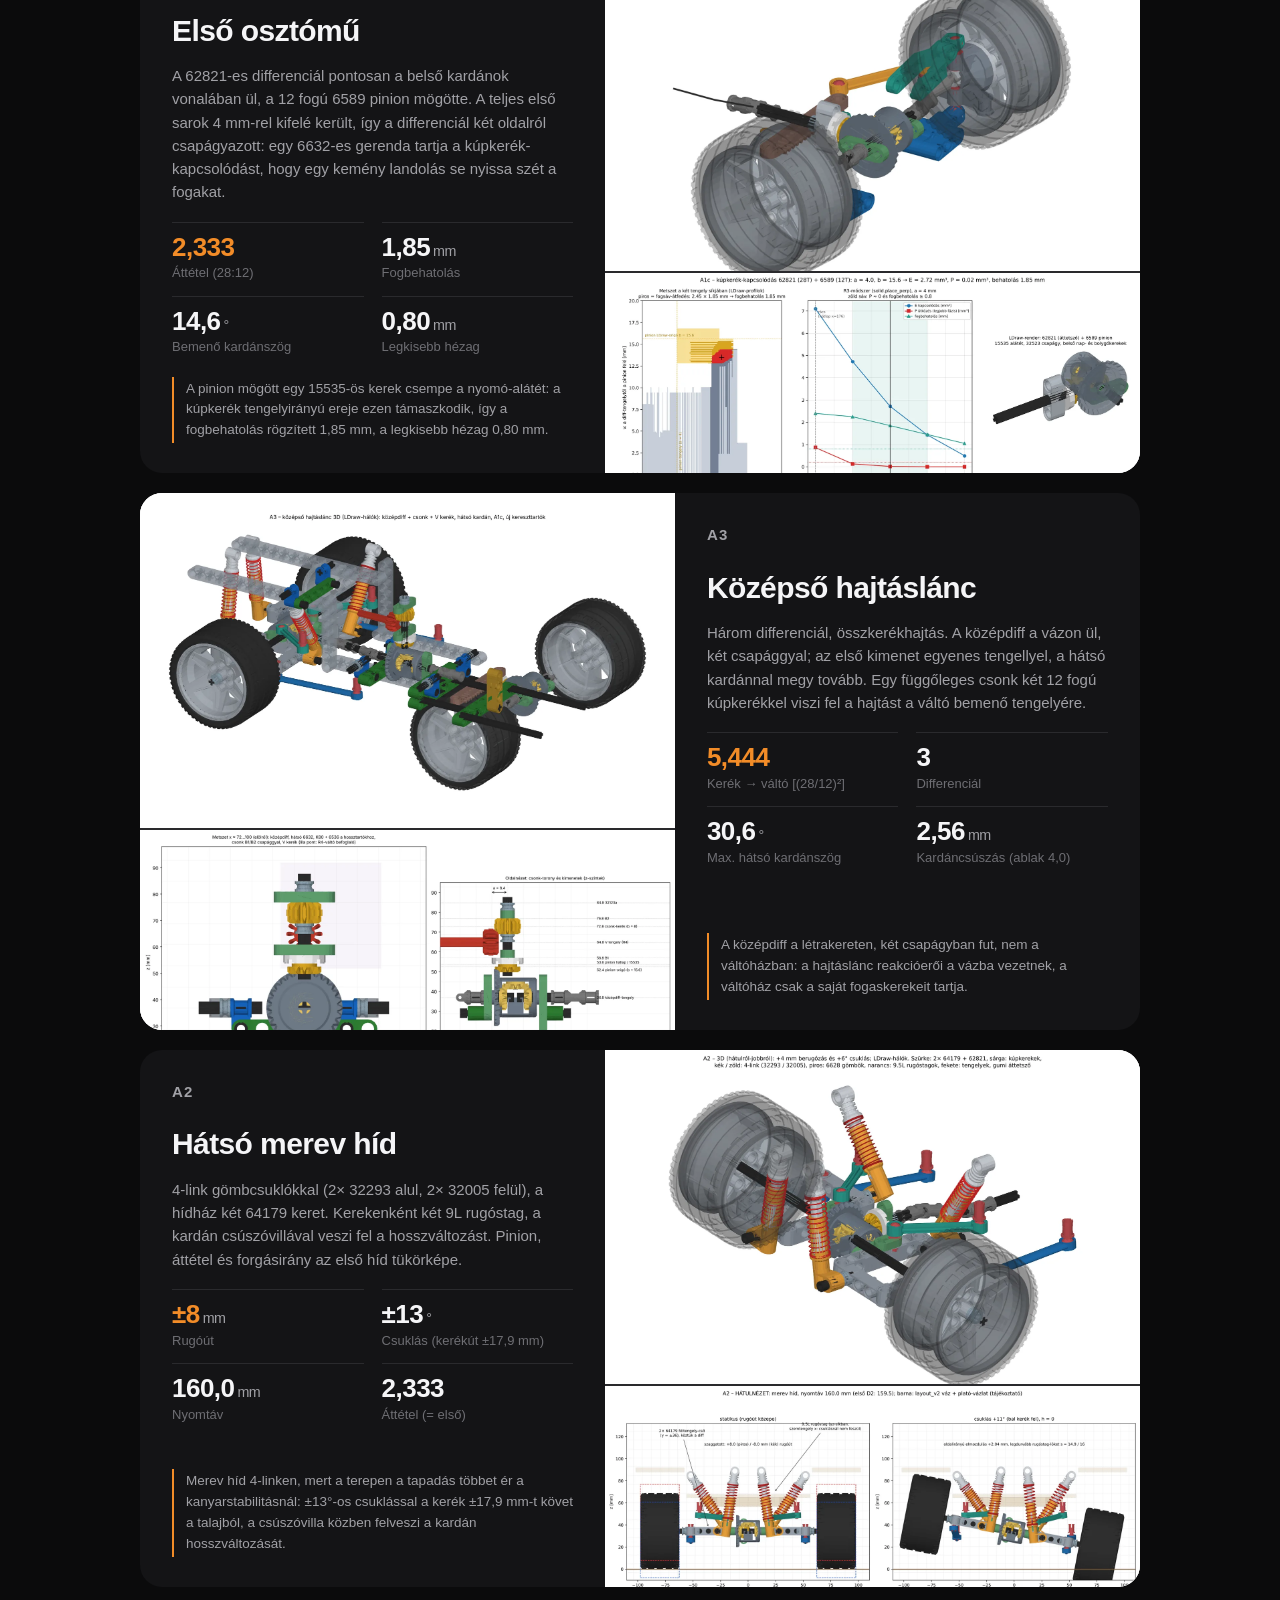
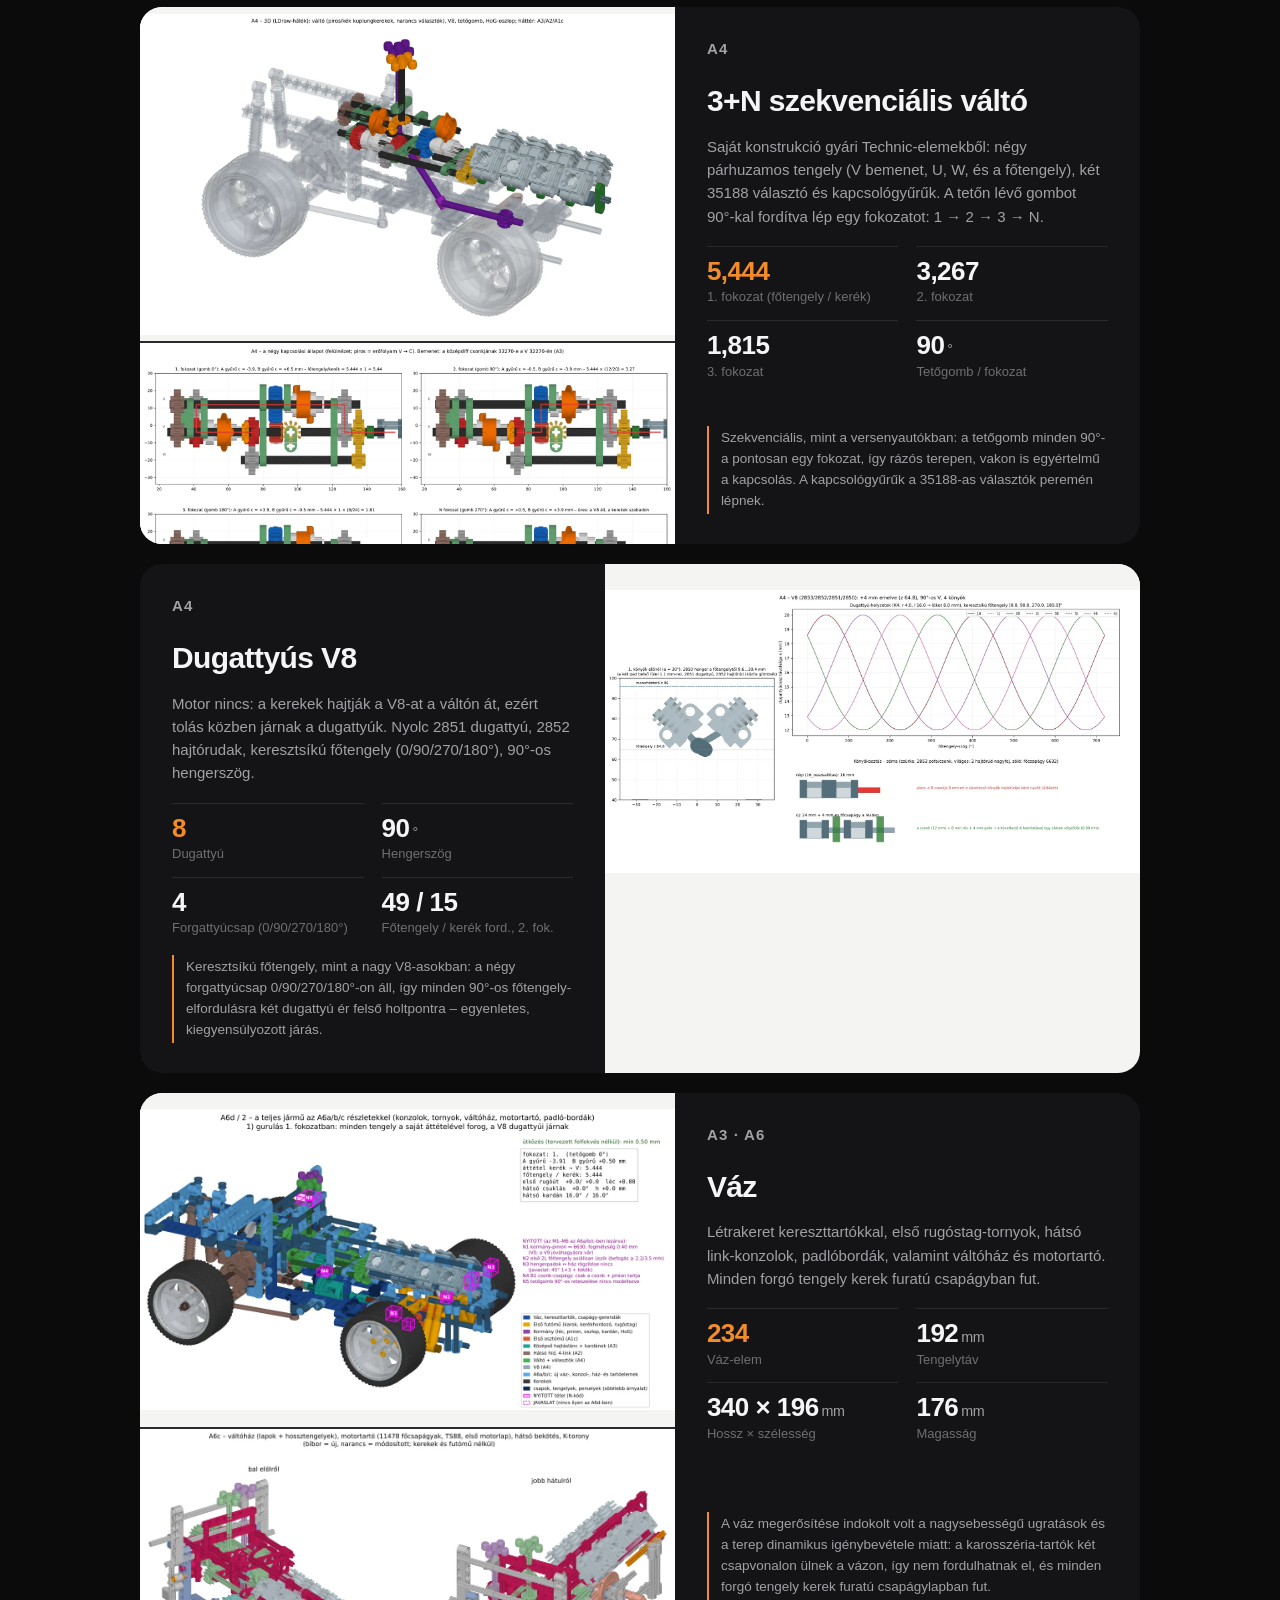
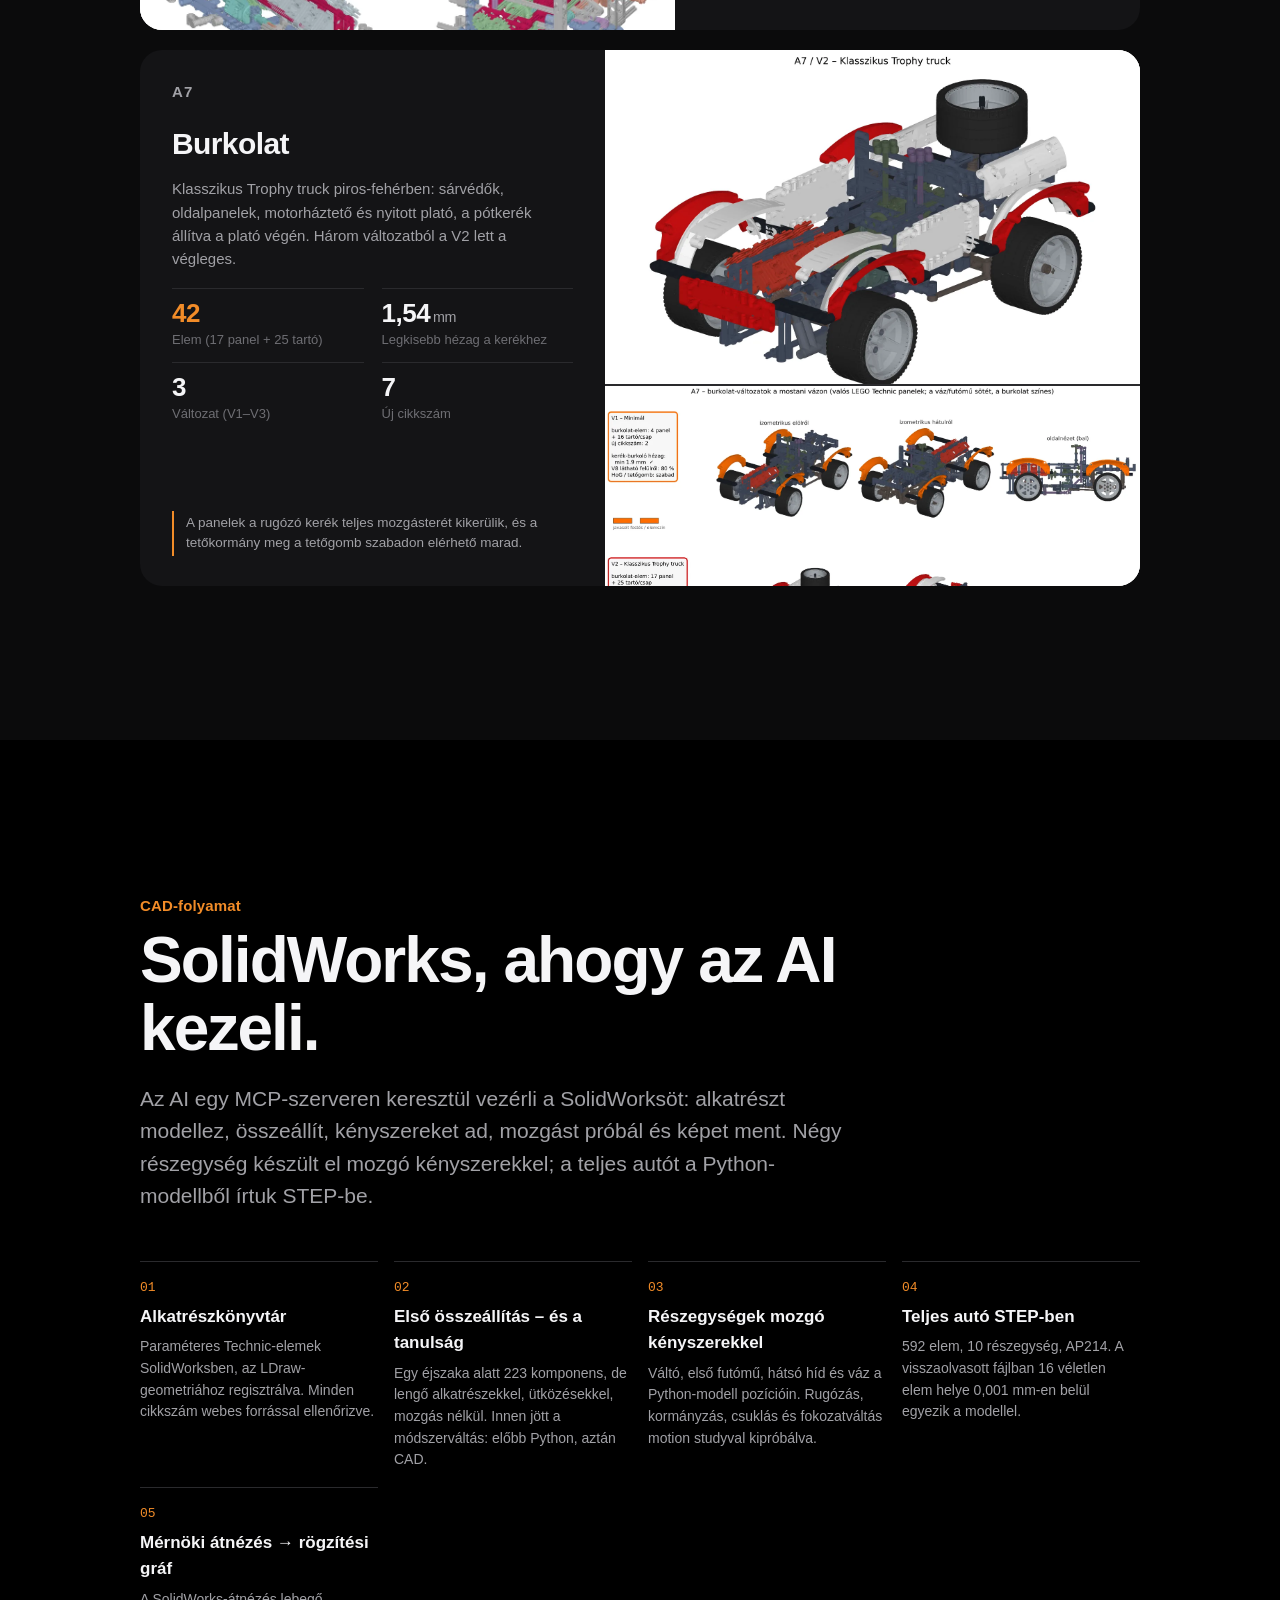
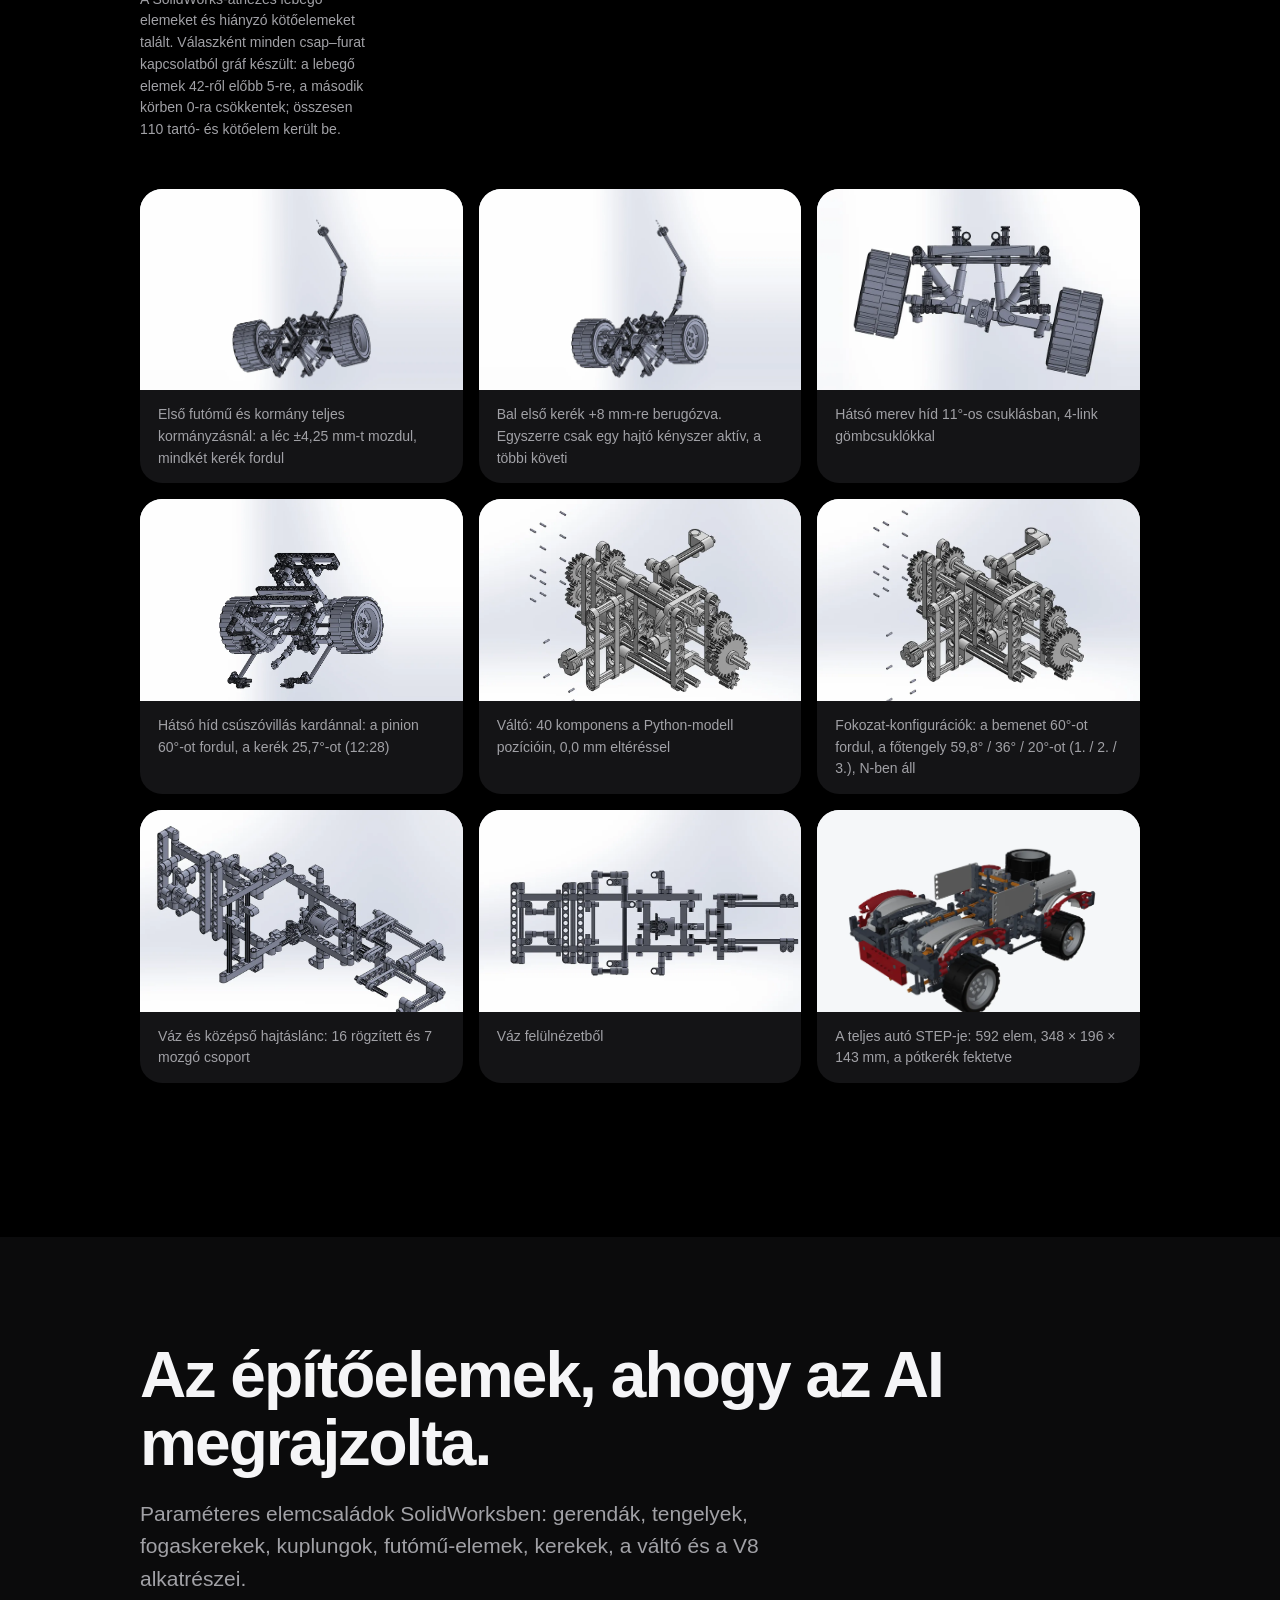
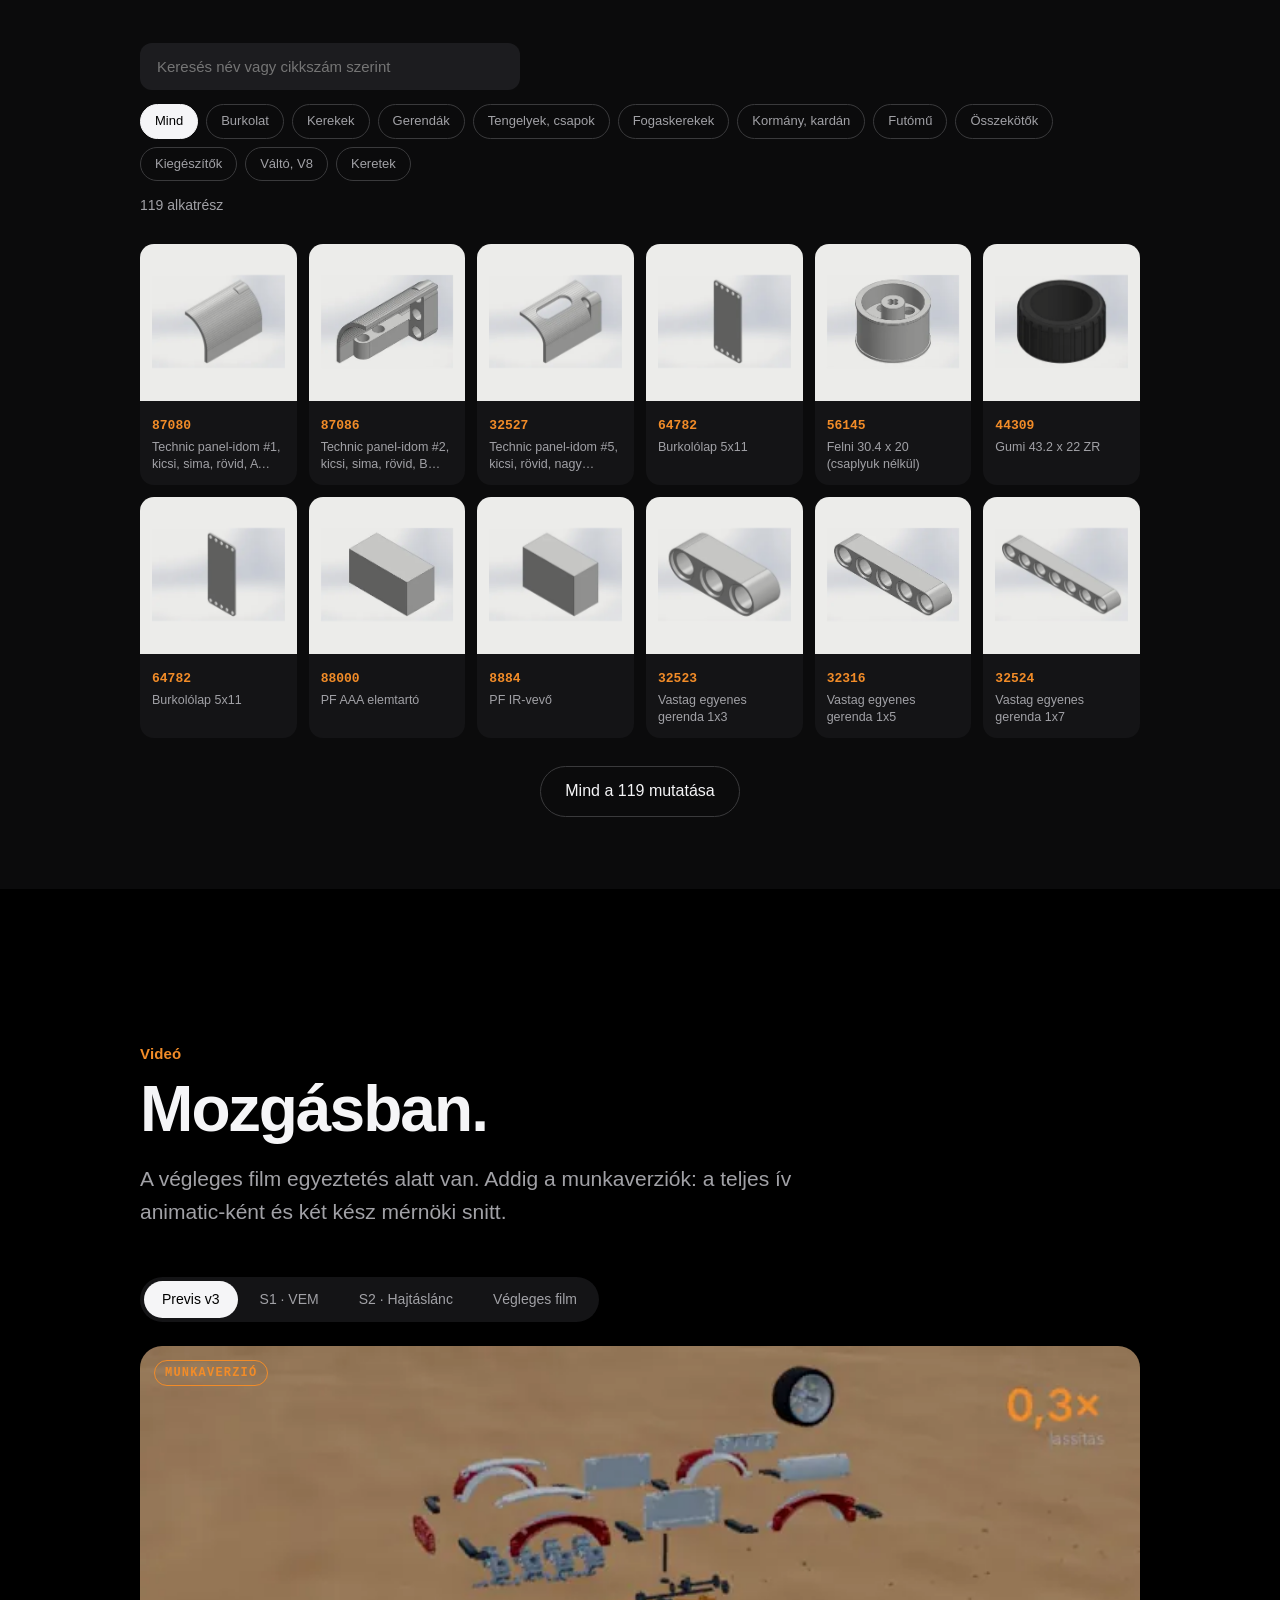
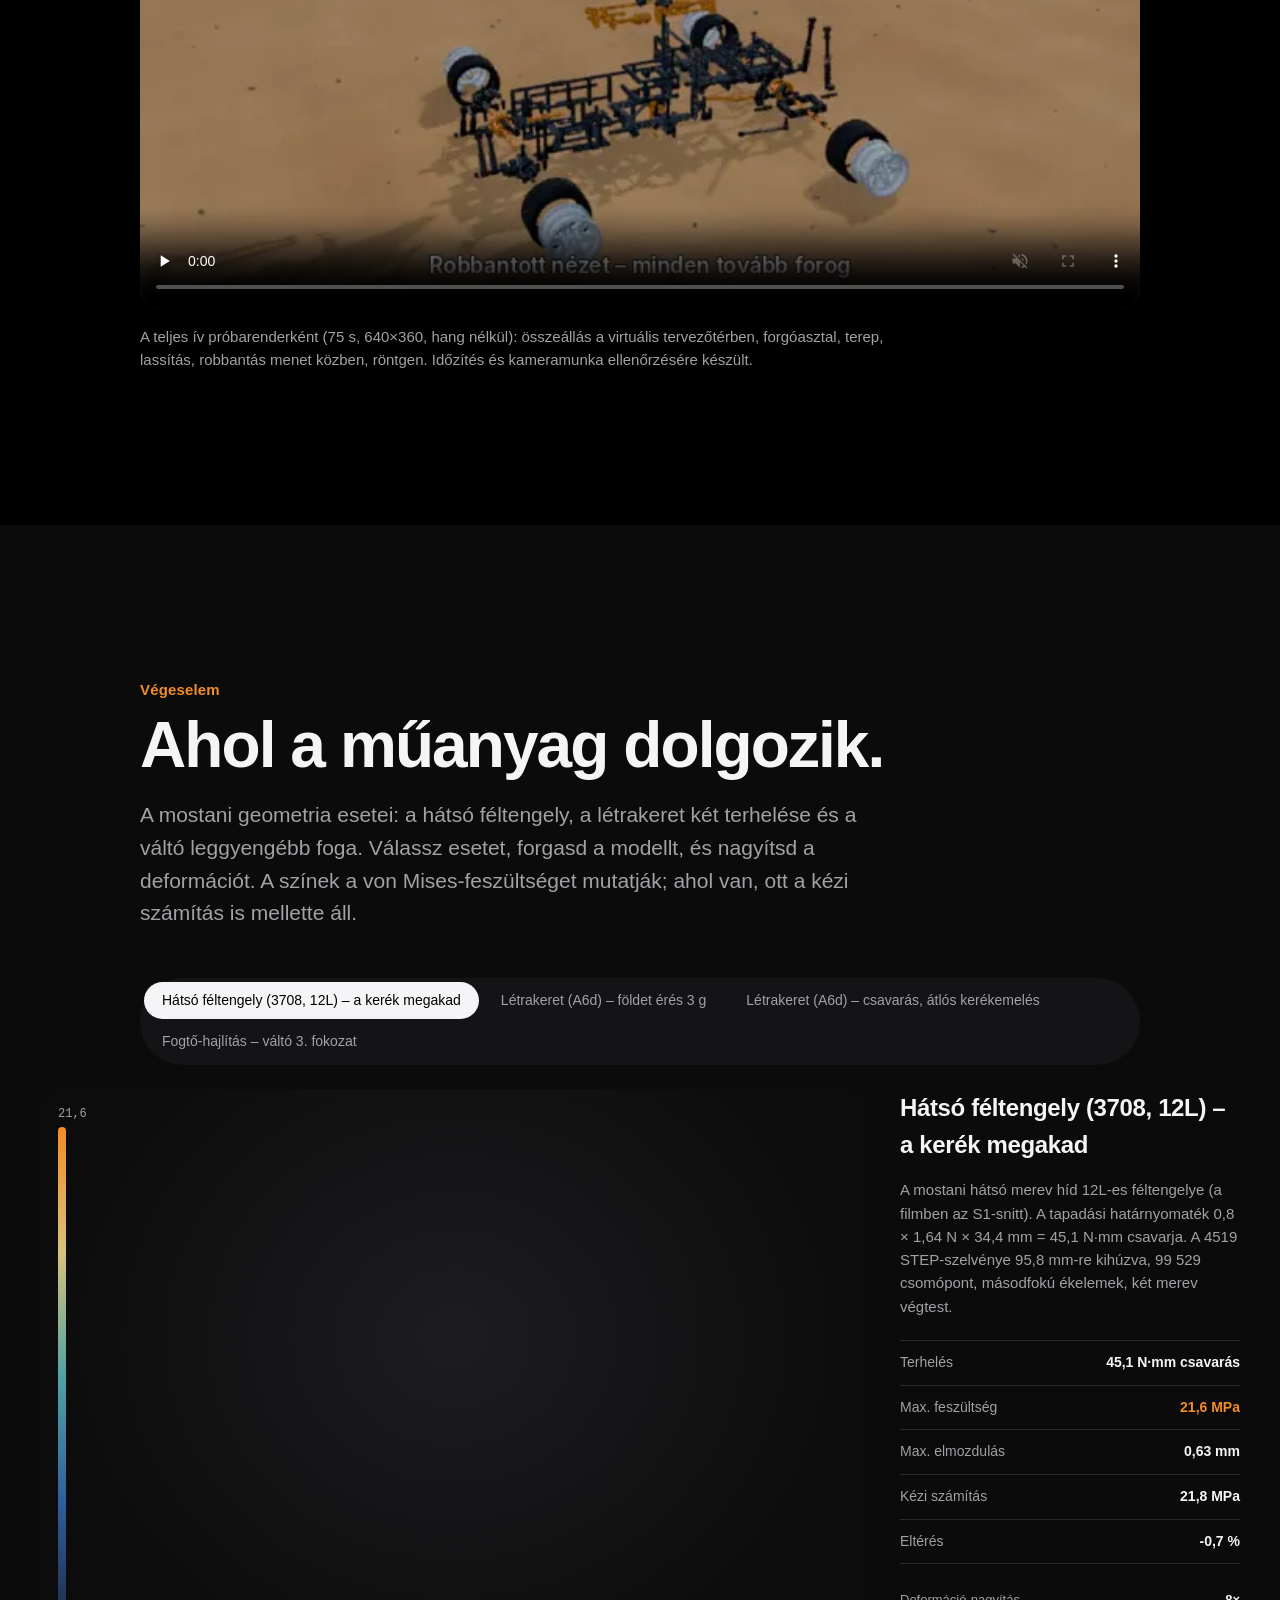
==== commit cd34cb17: "Webpage" ====
--- a/index.html
+++ b/index.html
@@ -32,6 +32,7 @@
       <a href="#story" data-i18n="nav.story">Projekt</a>
       <a href="#method" data-i18n="nav.method">Módszer</a>
       <a href="#model" data-i18n="nav.model">3D</a>
+      <a href="probaut/" class="nav__drive" data-i18n="nav.drive">Próbaút</a>
       <a href="#subs" data-i18n="nav.subs">Részegységek</a>
       <a href="#cad" data-i18n="nav.cad">CAD</a>
       <a href="#film" data-i18n="nav.film">Videó</a>
@@ -140,6 +141,11 @@
         <p class="info__sub" data-role="infoSub"></p>
       </aside>
     </div>
+    <a class="drive reveal" href="probaut/" id="driveCta">
+      <span class="drive__ic" aria-hidden="true"><svg viewBox="0 0 24 24"><circle cx="12" cy="12" r="8.5" fill="none" stroke="currentColor" stroke-width="2"/><circle cx="12" cy="12" r="2.2" fill="currentColor"/><path d="M12 3.5v6.3M4.3 15.5l5.6-2.4M19.7 15.5l-5.6-2.4" stroke="currentColor" stroke-width="2"/></svg></span>
+      <span class="drive__tx"><b data-i18n="drive.title">Próbaút</b><span data-i18n="drive.sub"></span></span>
+      <span class="drive__go"><span data-i18n="drive.btn">Vezetés</span> <svg viewBox="0 0 16 16" aria-hidden="true"><path d="M6 3l5 5-5 5" fill="none" stroke="currentColor" stroke-width="2" stroke-linecap="round"/></svg></span>
+    </a>
     <div class="controls reveal">
       <div class="ctl ctl--anim">
         <span class="ctl__lbl"><span data-i18n="model.anim"></span><b id="animGear" hidden></b></span>
@@ -308,8 +314,6 @@
     <div id="logPrompts" class="prompts"></div>
     <h3 class="sub-h reveal" data-i18n="log.issues"></h3>
     <div id="logIssues" class="issues"></div>
-    <h3 class="sub-h reveal" data-i18n="log.lessons"></h3>
-    <ul id="logLessons" class="lessons"></ul>
     <p class="small muted reveal"><a href="content/naplo.md" data-i18n="log.full"></a></p>
   </div>
 </section>
--- a/assets/css/style.css
+++ b/assets/css/style.css
@@ -351,6 +351,7 @@
 .prompt{margin:0;background:var(--panel);border-radius:var(--r);padding:22px 22px 18px;display:flex;flex-direction:column;justify-content:space-between;gap:14px}
 .prompt blockquote{margin:0;font-size:16px;line-height:1.45;color:var(--fg)}
 .prompt figcaption{font-size:13px;color:var(--fg3)}
+.prompt__ed{font-style:italic}
 .issues{display:grid;grid-template-columns:1fr 1fr;gap:14px}
 .issue{background:var(--panel);border-radius:var(--r);padding:20px 22px;display:grid;grid-template-columns:auto 1fr;gap:14px}
 .issue__n{font-family:var(--mono);color:var(--fg3);font-size:13px;padding-top:3px}
@@ -378,3 +379,17 @@
   .sub__figs figcaption{display:none}
 }
 [hidden]{display:none!important}
+/* Próbaút (probaut/) – link a navigációban és CTA a 3D-nézegető alatt */
+.nav a.nav__drive{color:var(--accent);font-weight:600}
+.nav a.nav__drive:hover{color:var(--fg)}
+.drive{display:flex;align-items:center;gap:16px;margin:16px 0 0;padding:16px 18px;border-radius:var(--r-sm);text-decoration:none;color:var(--fg);
+  background:linear-gradient(100deg,rgba(242,140,40,.22),rgba(242,140,40,.06) 60%,var(--panel));border:1px solid rgba(242,140,40,.55);transition:transform .2s,border-color .2s}
+.drive:hover{transform:translateY(-1px);border-color:var(--accent)}
+.drive__ic{flex:none;width:46px;height:46px;border-radius:50%;display:grid;place-items:center;background:var(--accent);color:var(--accent-ink)}
+.drive__ic svg{width:26px;height:26px}
+.drive__tx{display:flex;flex-direction:column;gap:2px;flex:1;min-width:0}
+.drive__tx b{font-size:19px;letter-spacing:-.01em}
+.drive__tx span{font-size:14px;color:var(--fg2)}
+.drive__go{flex:none;display:inline-flex;align-items:center;gap:6px;background:var(--accent);color:var(--accent-ink);font-weight:650;padding:10px 18px;border-radius:999px}
+.drive__go svg{width:14px;height:14px}
+@media (max-width:640px){.drive{flex-wrap:wrap}.drive__go{width:100%;justify-content:center}}
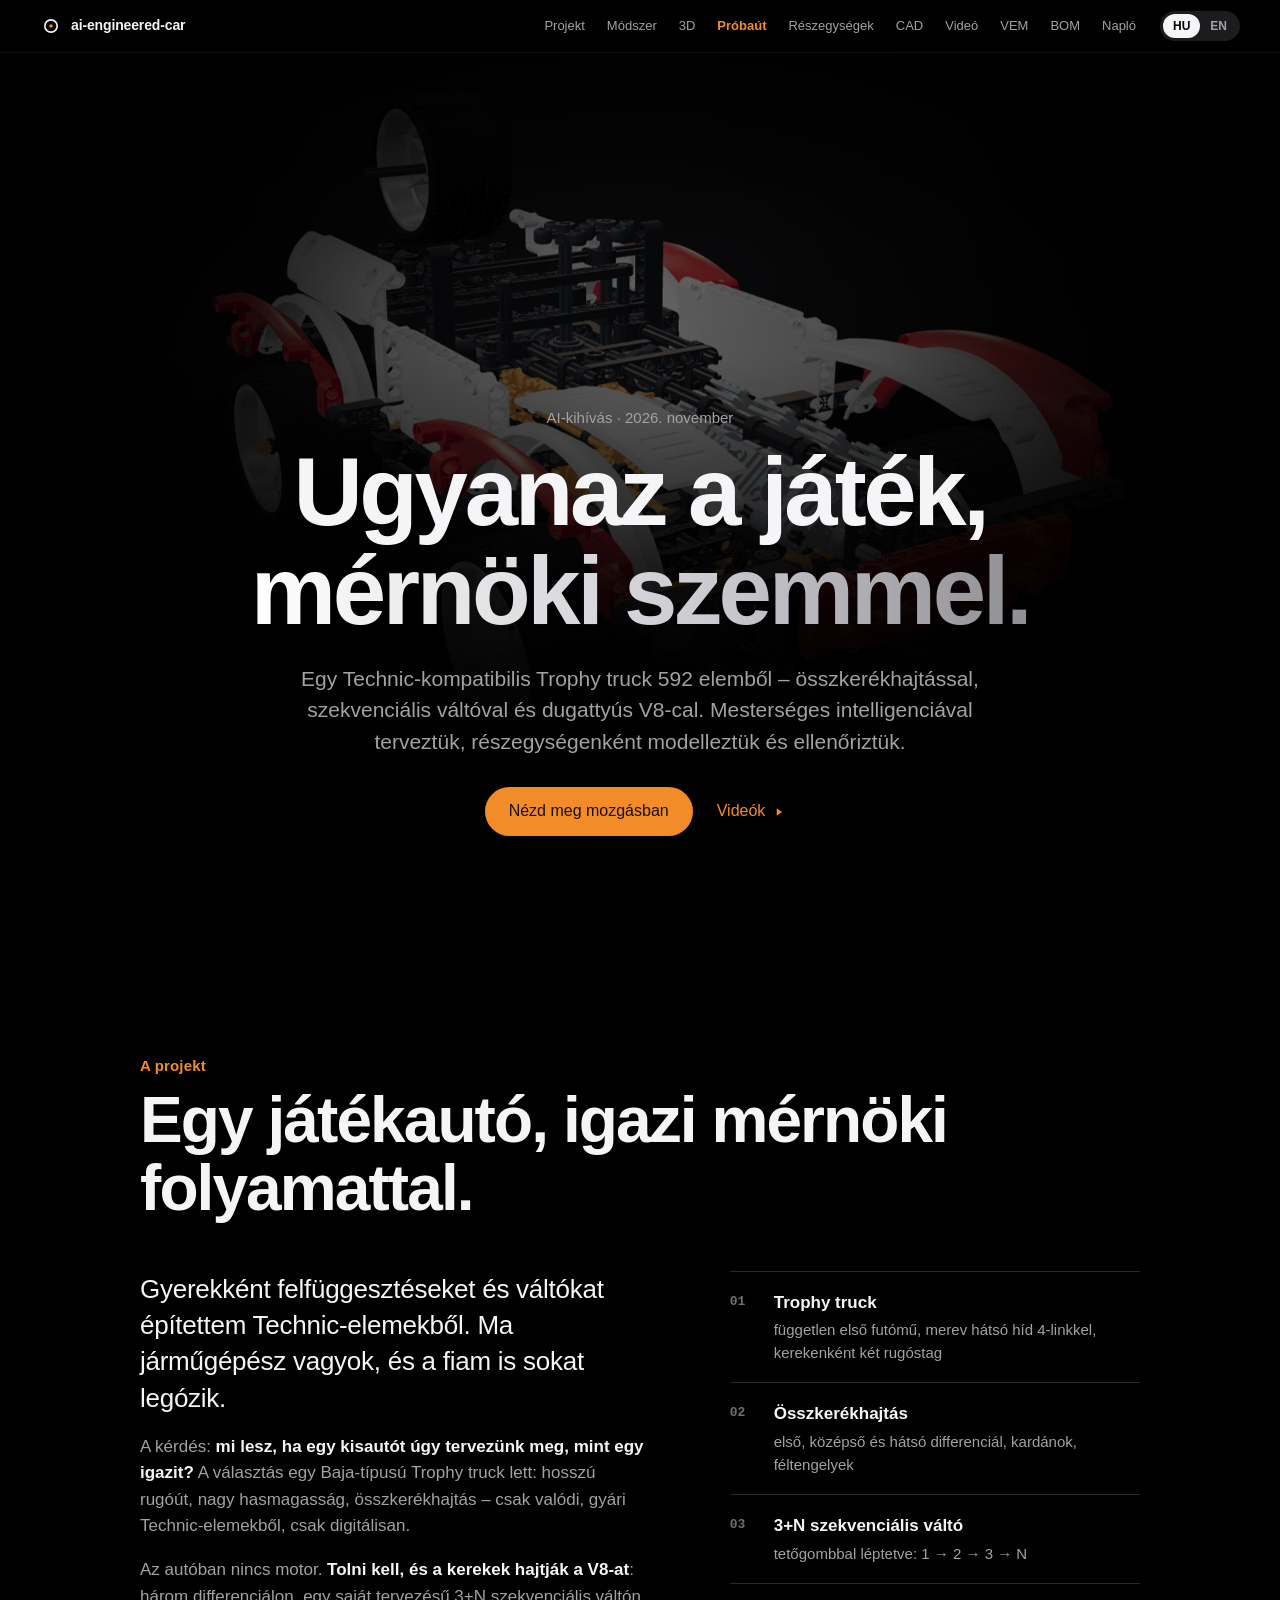
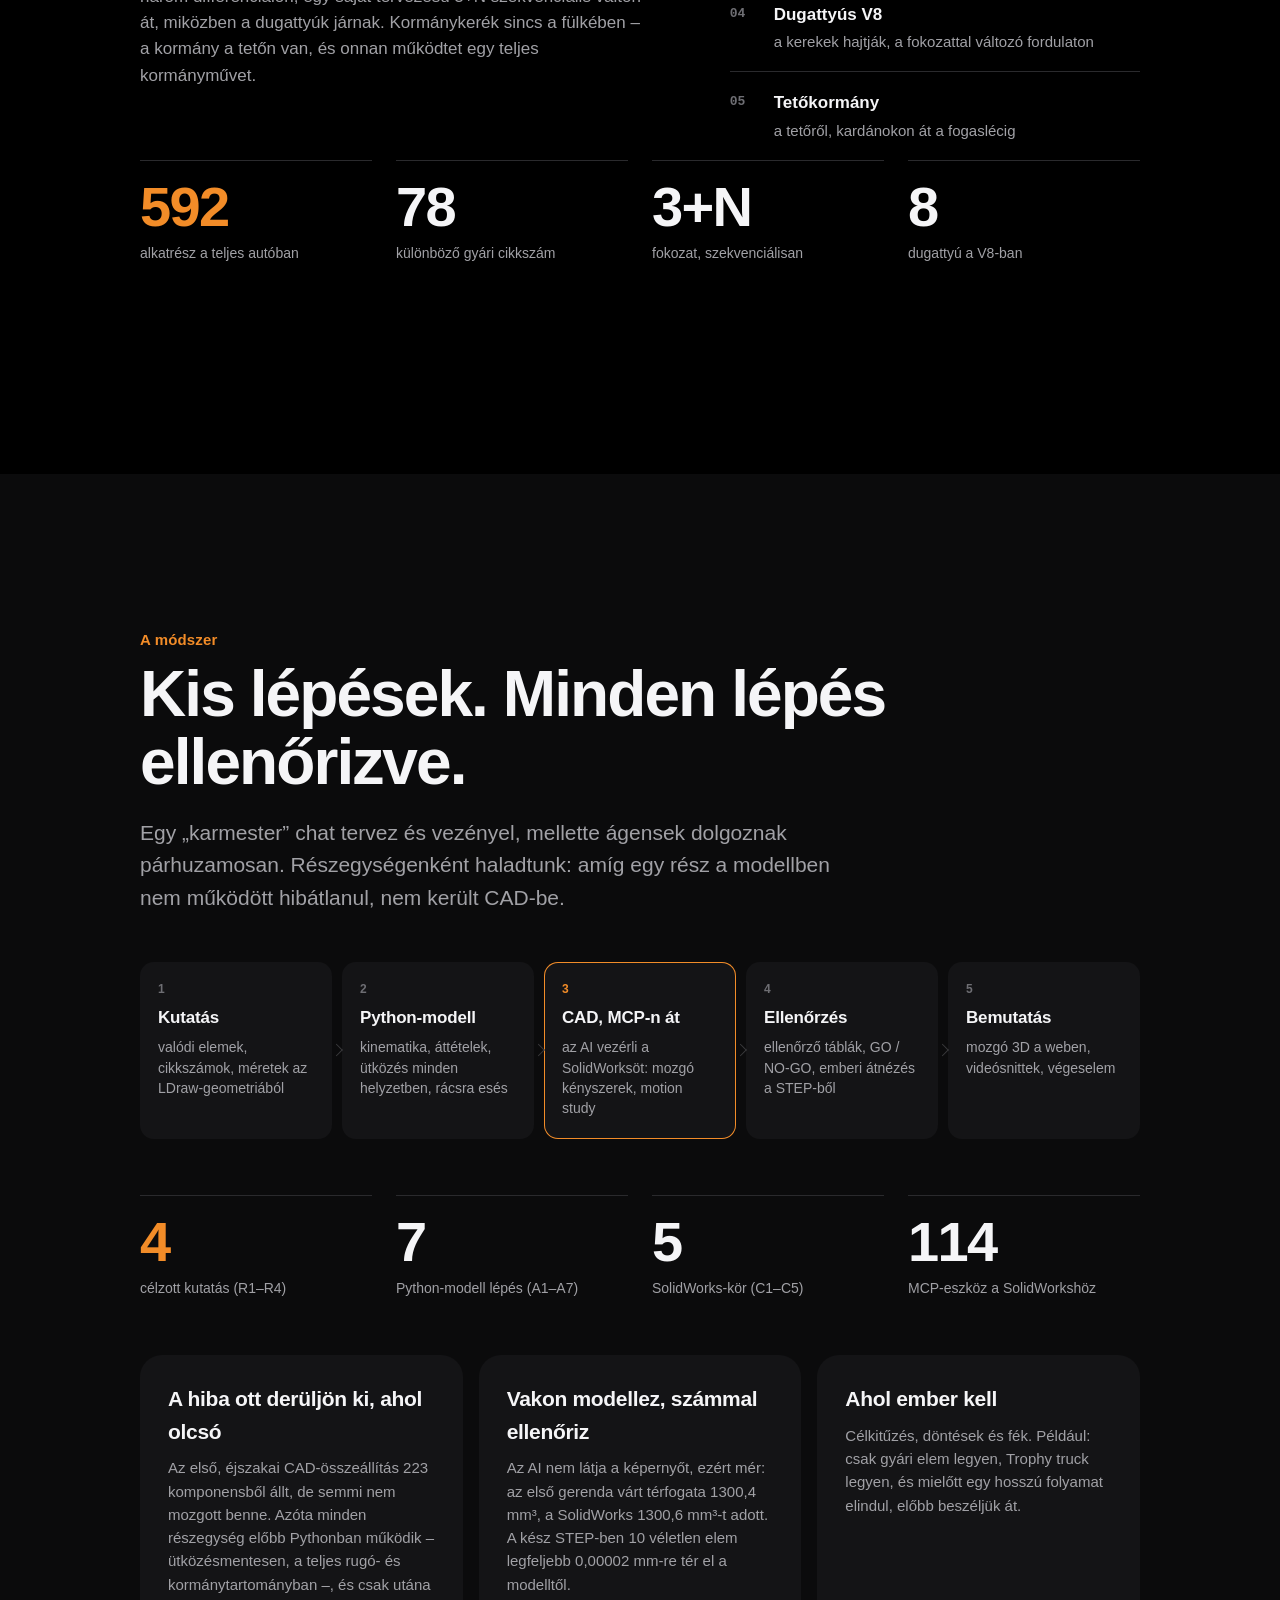
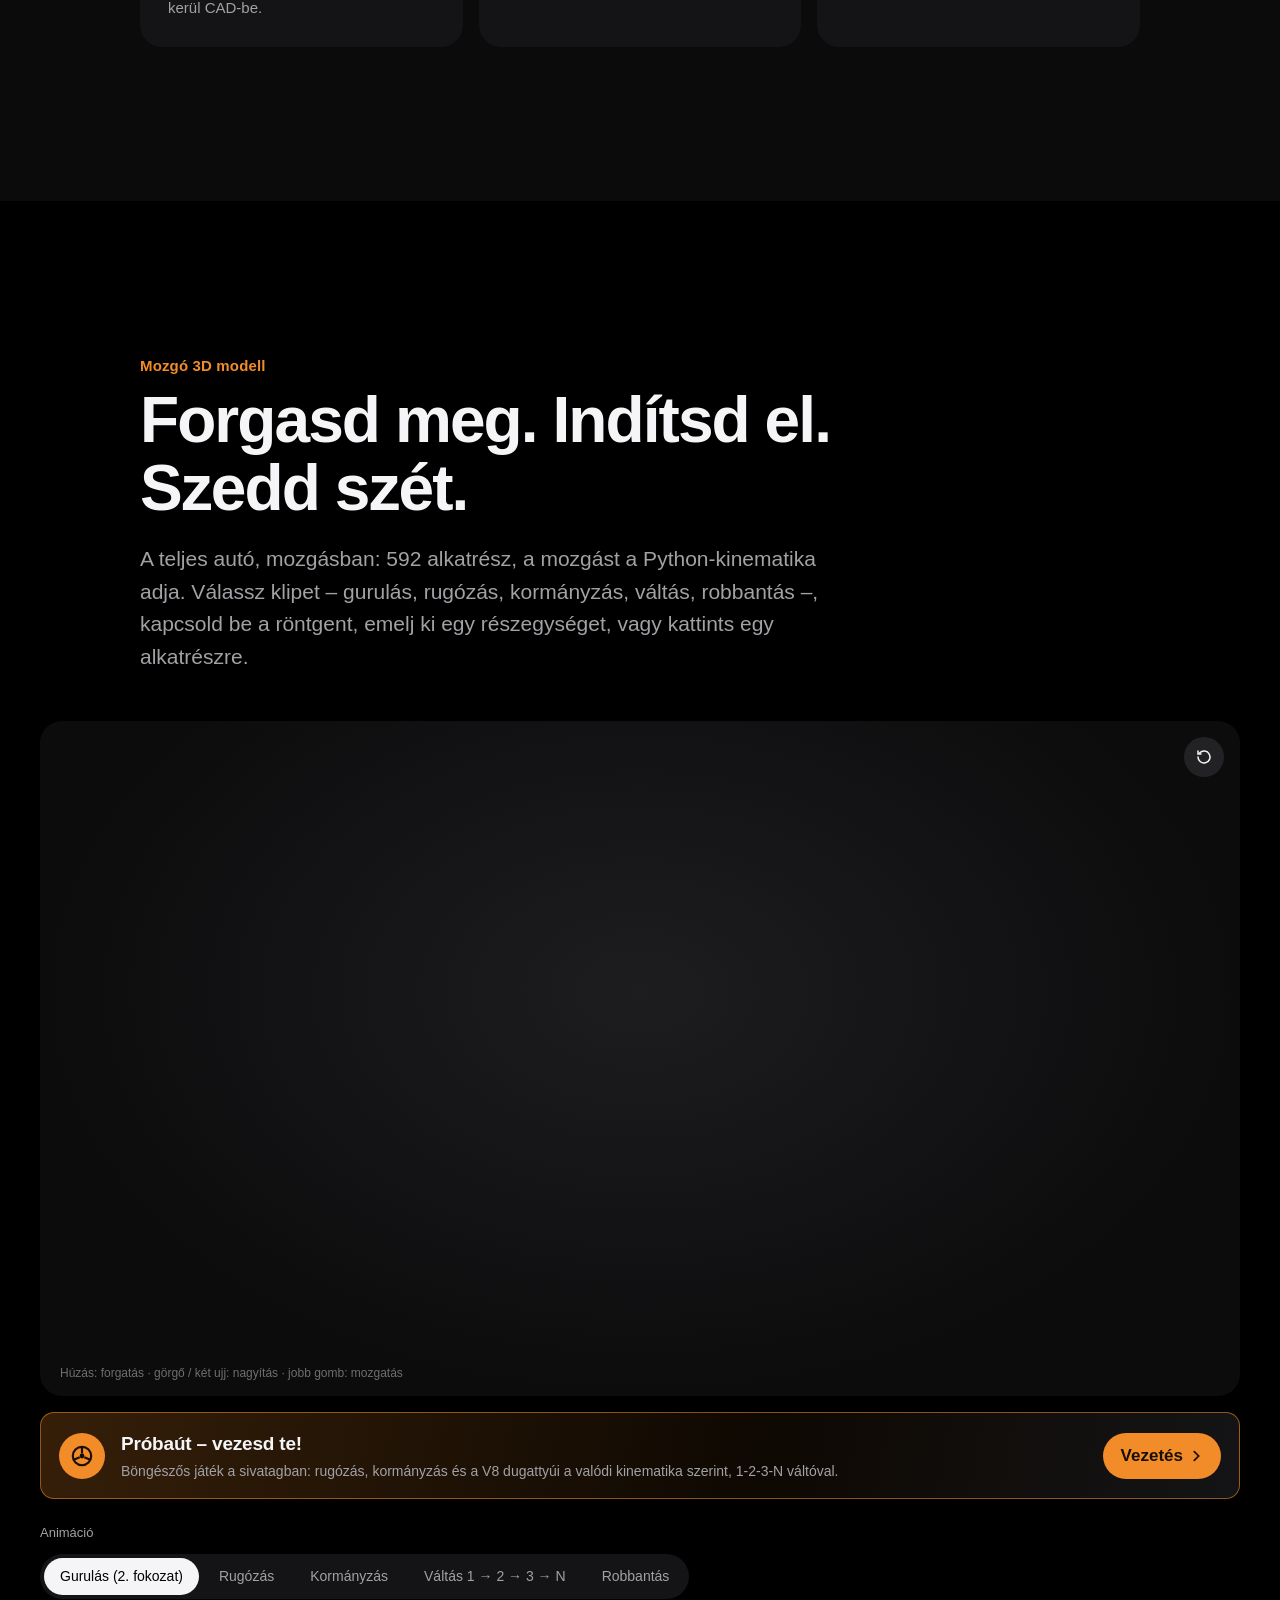
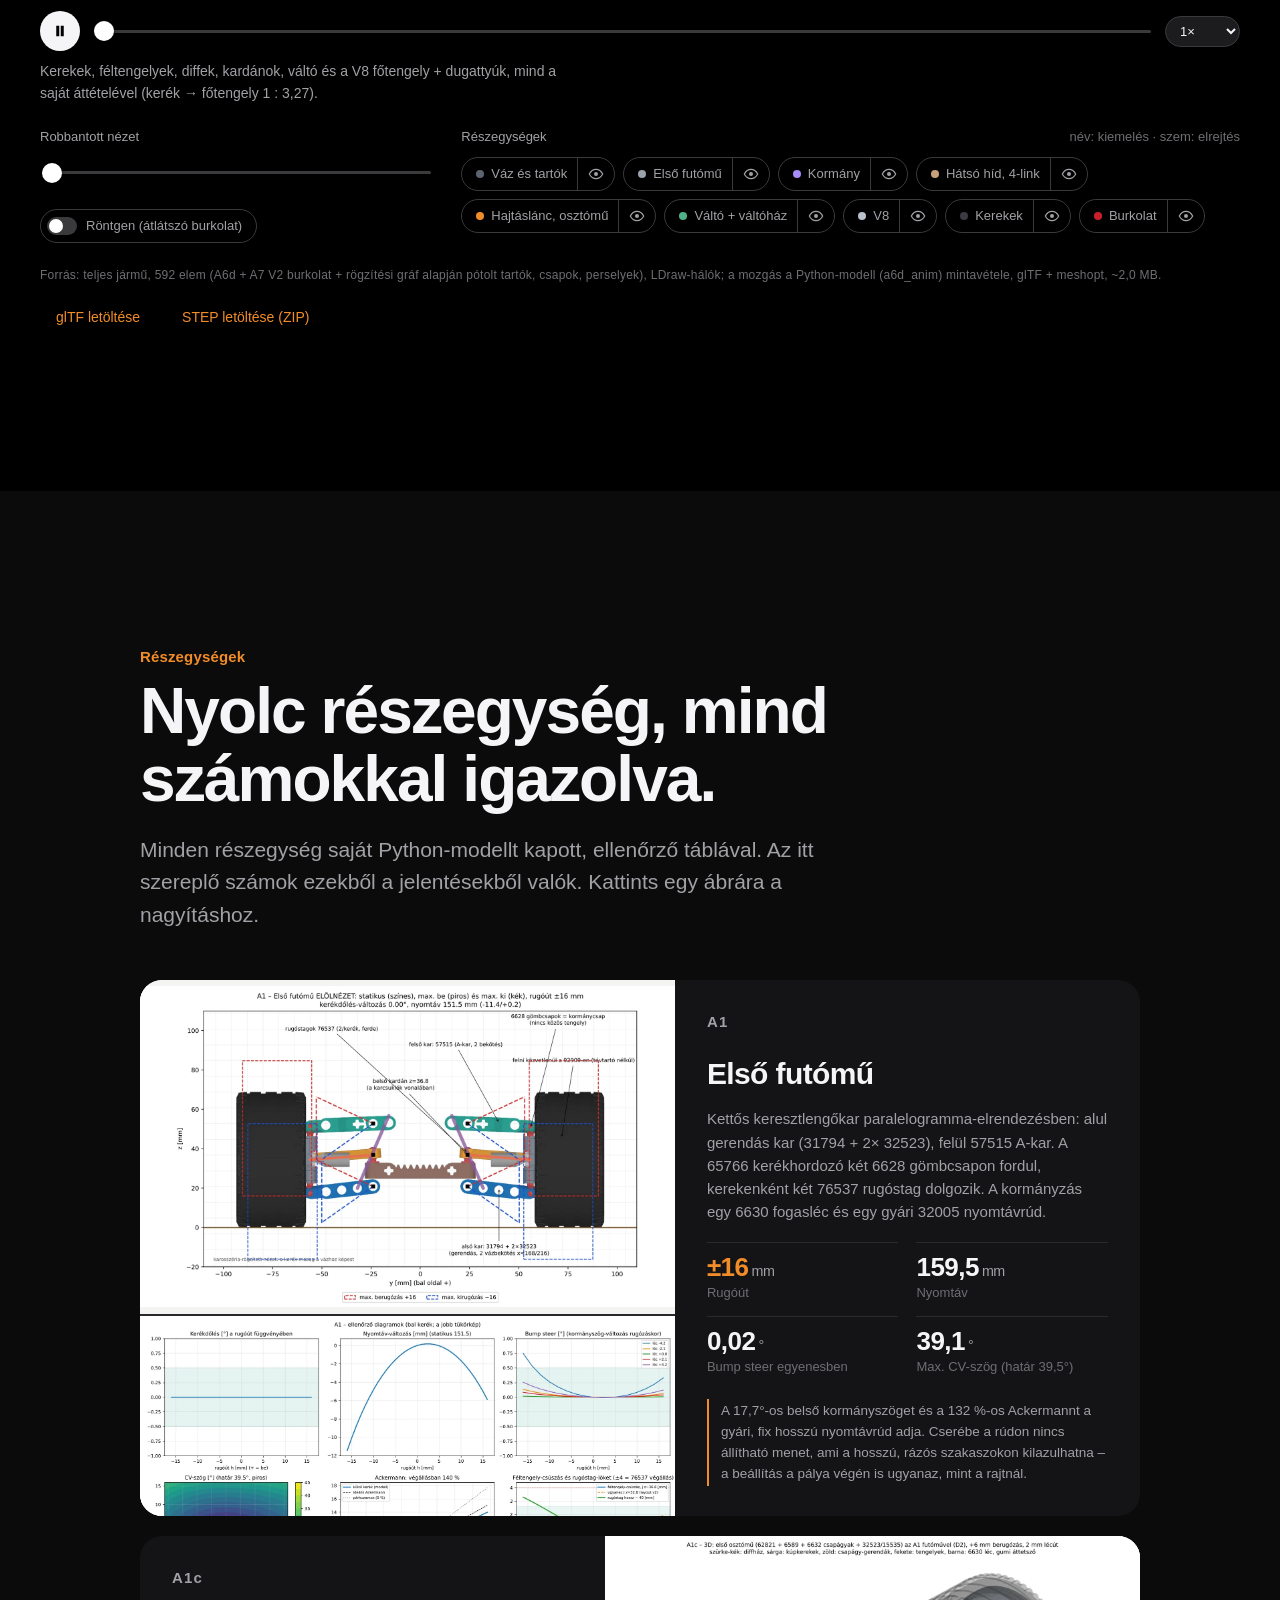
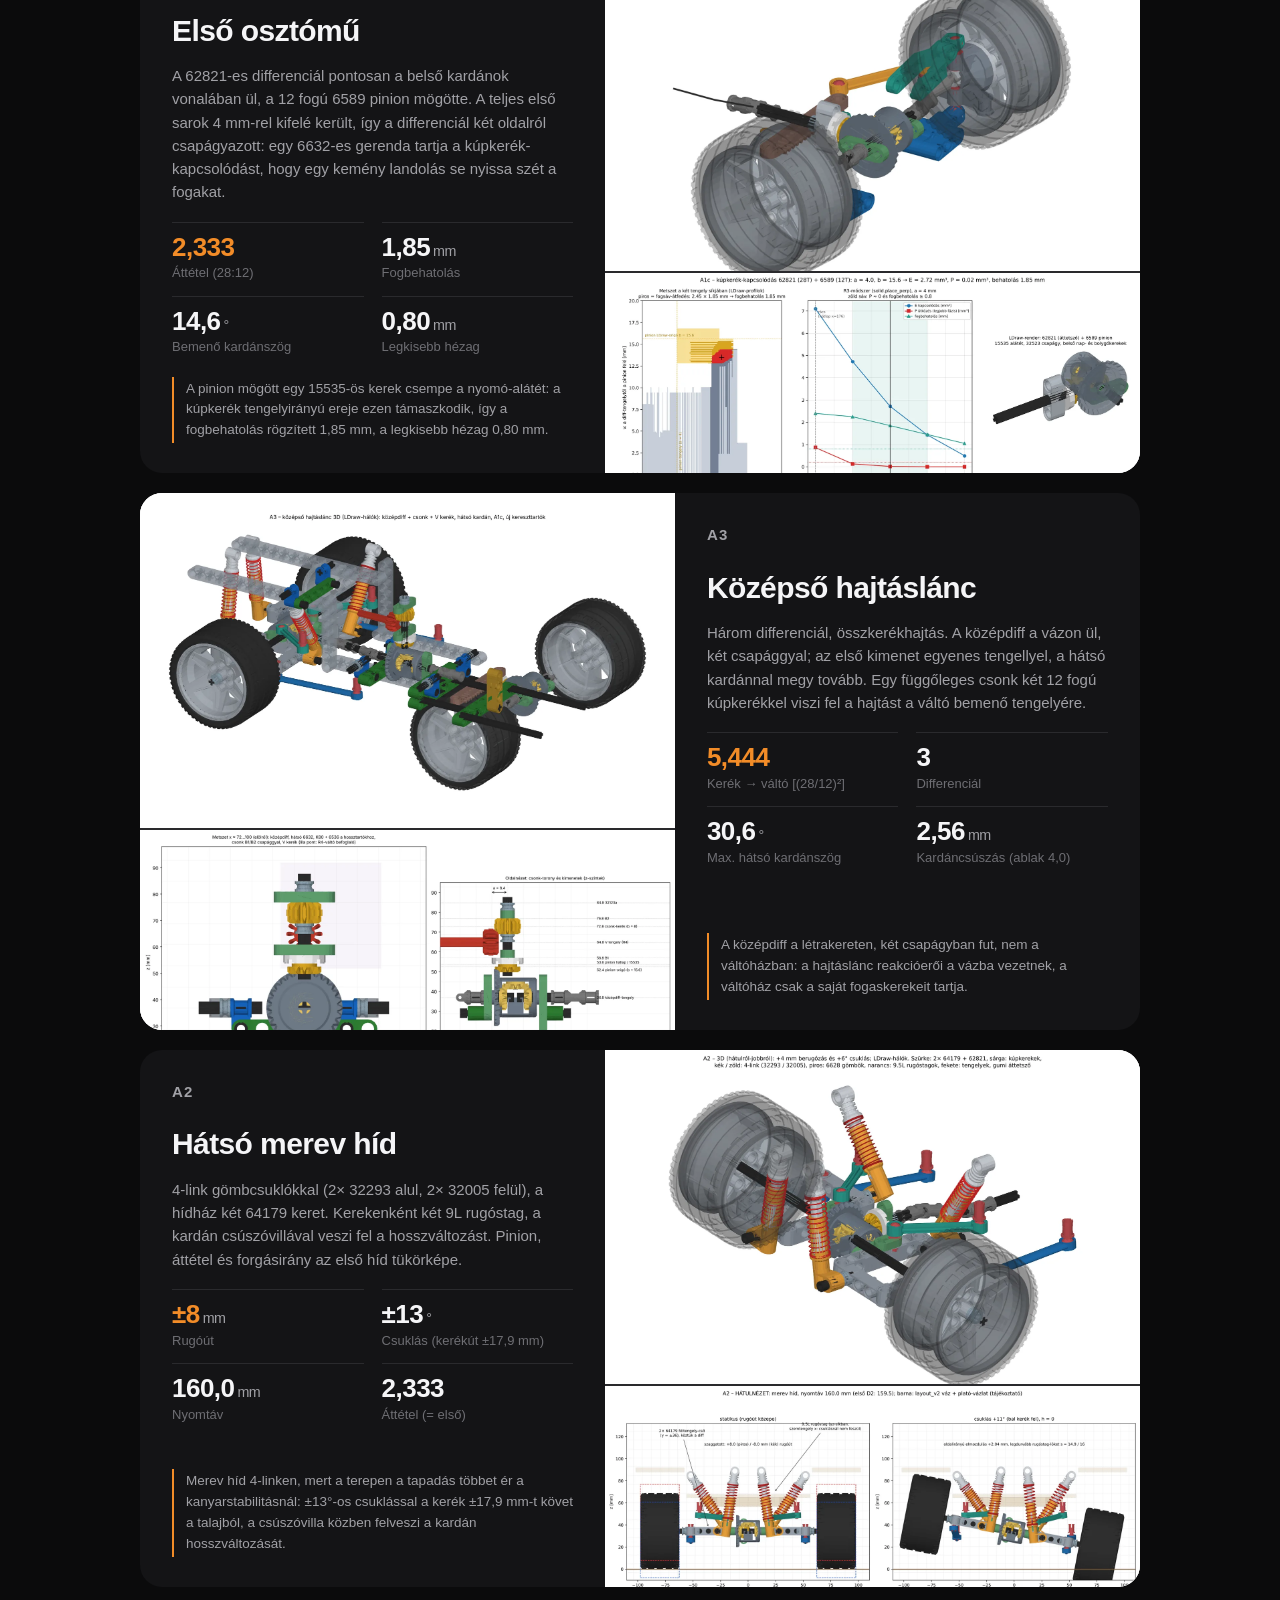
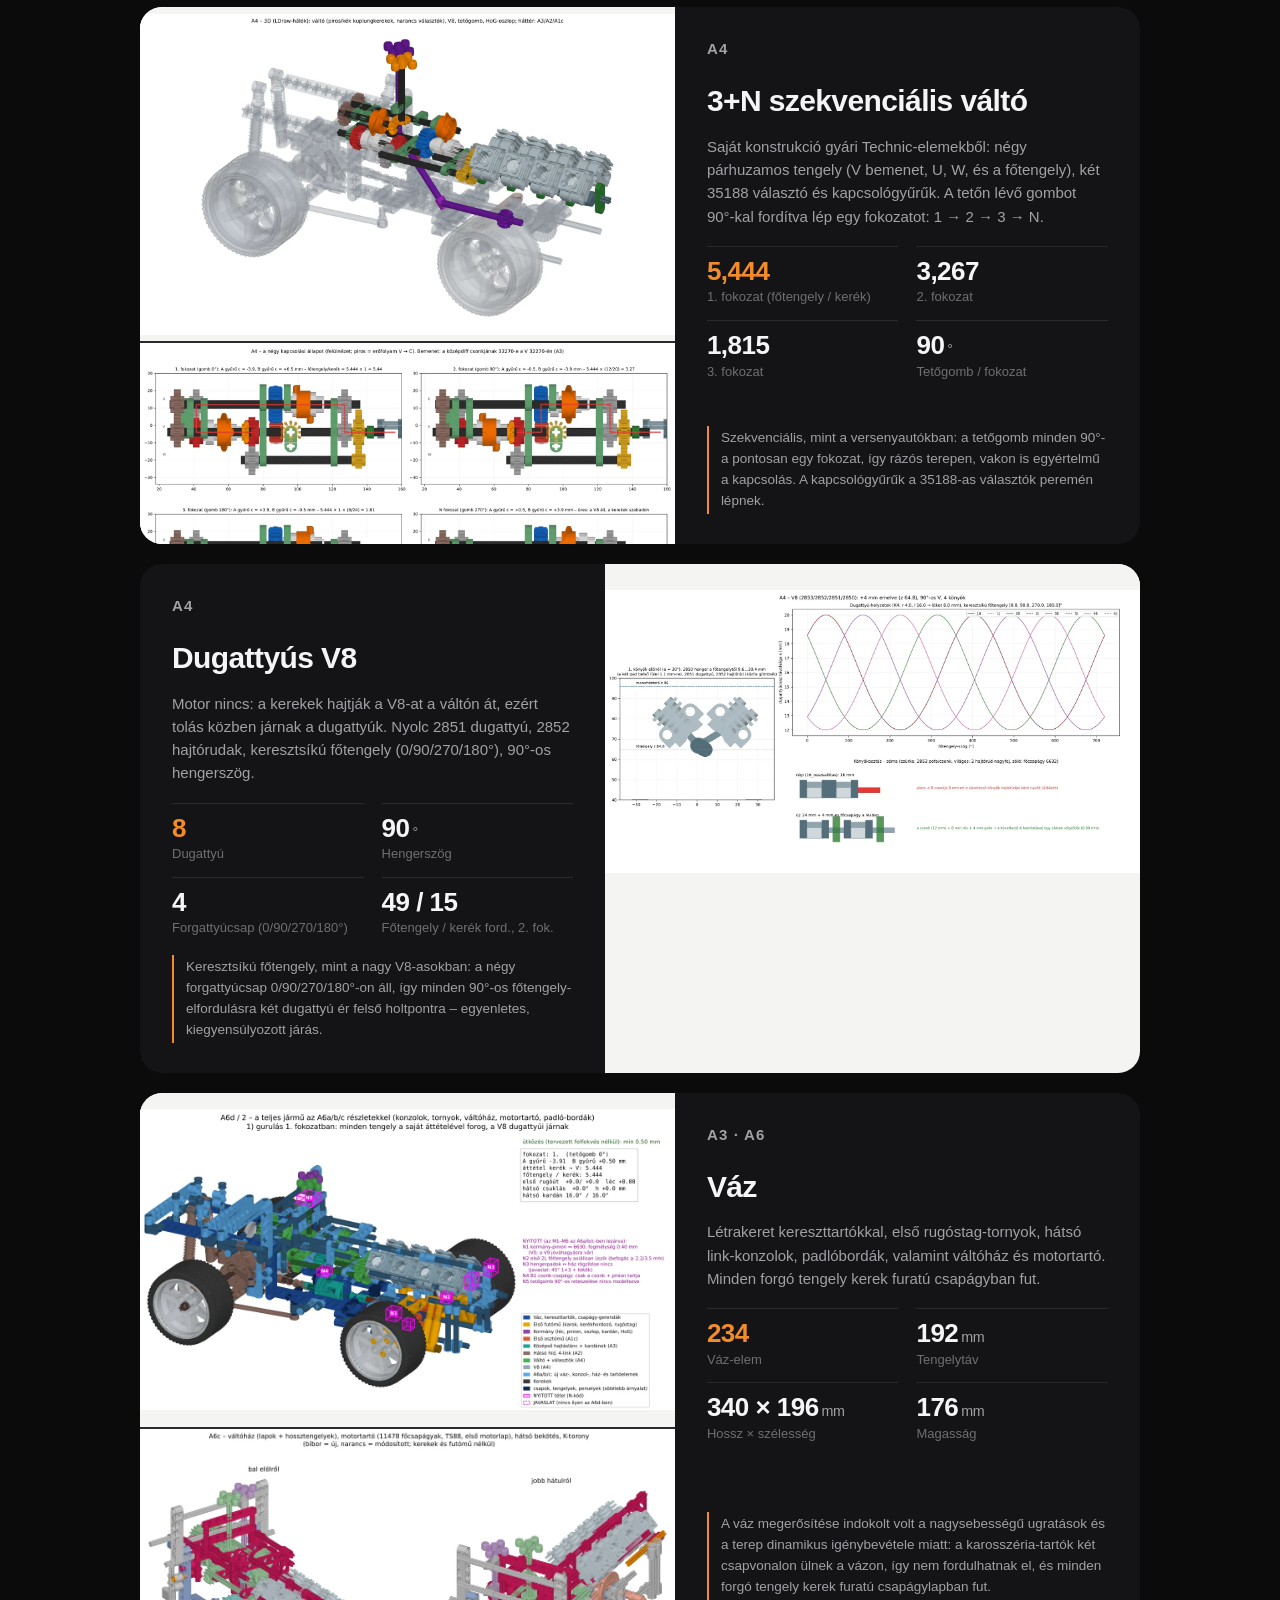
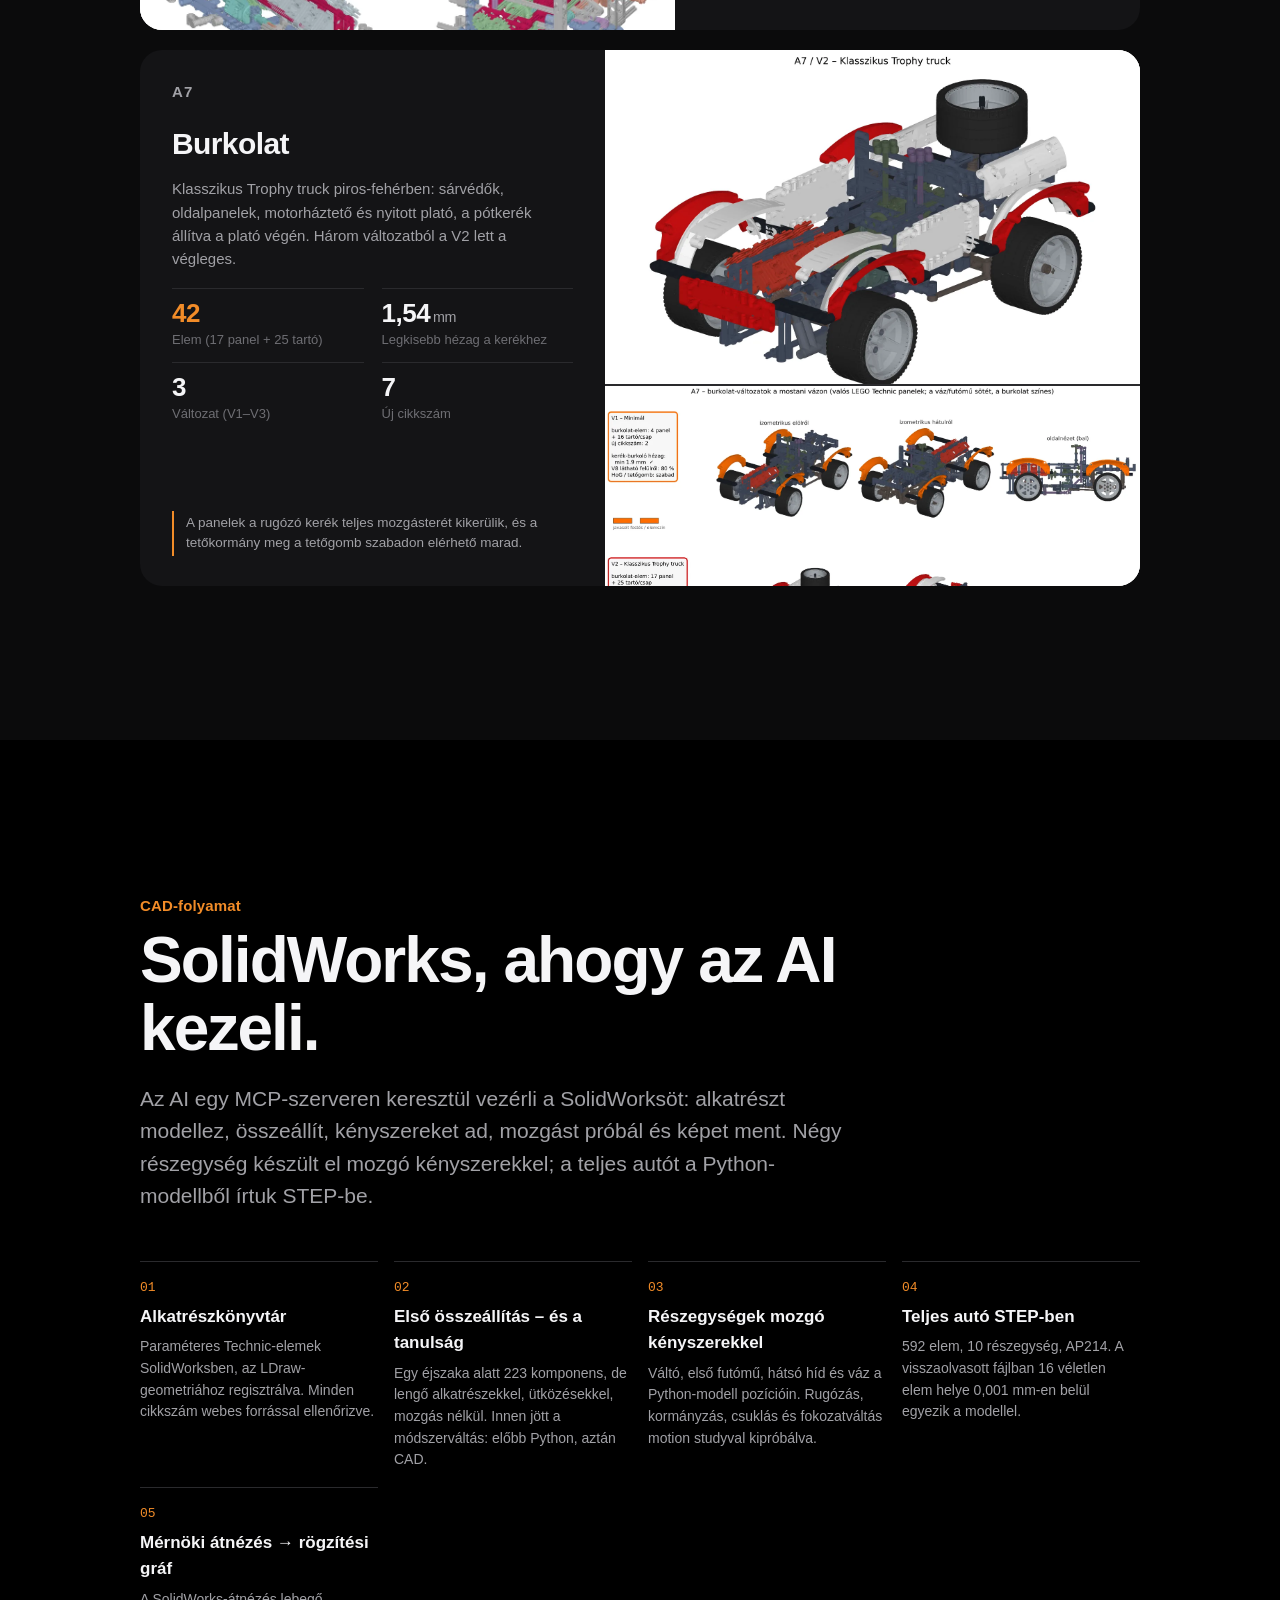
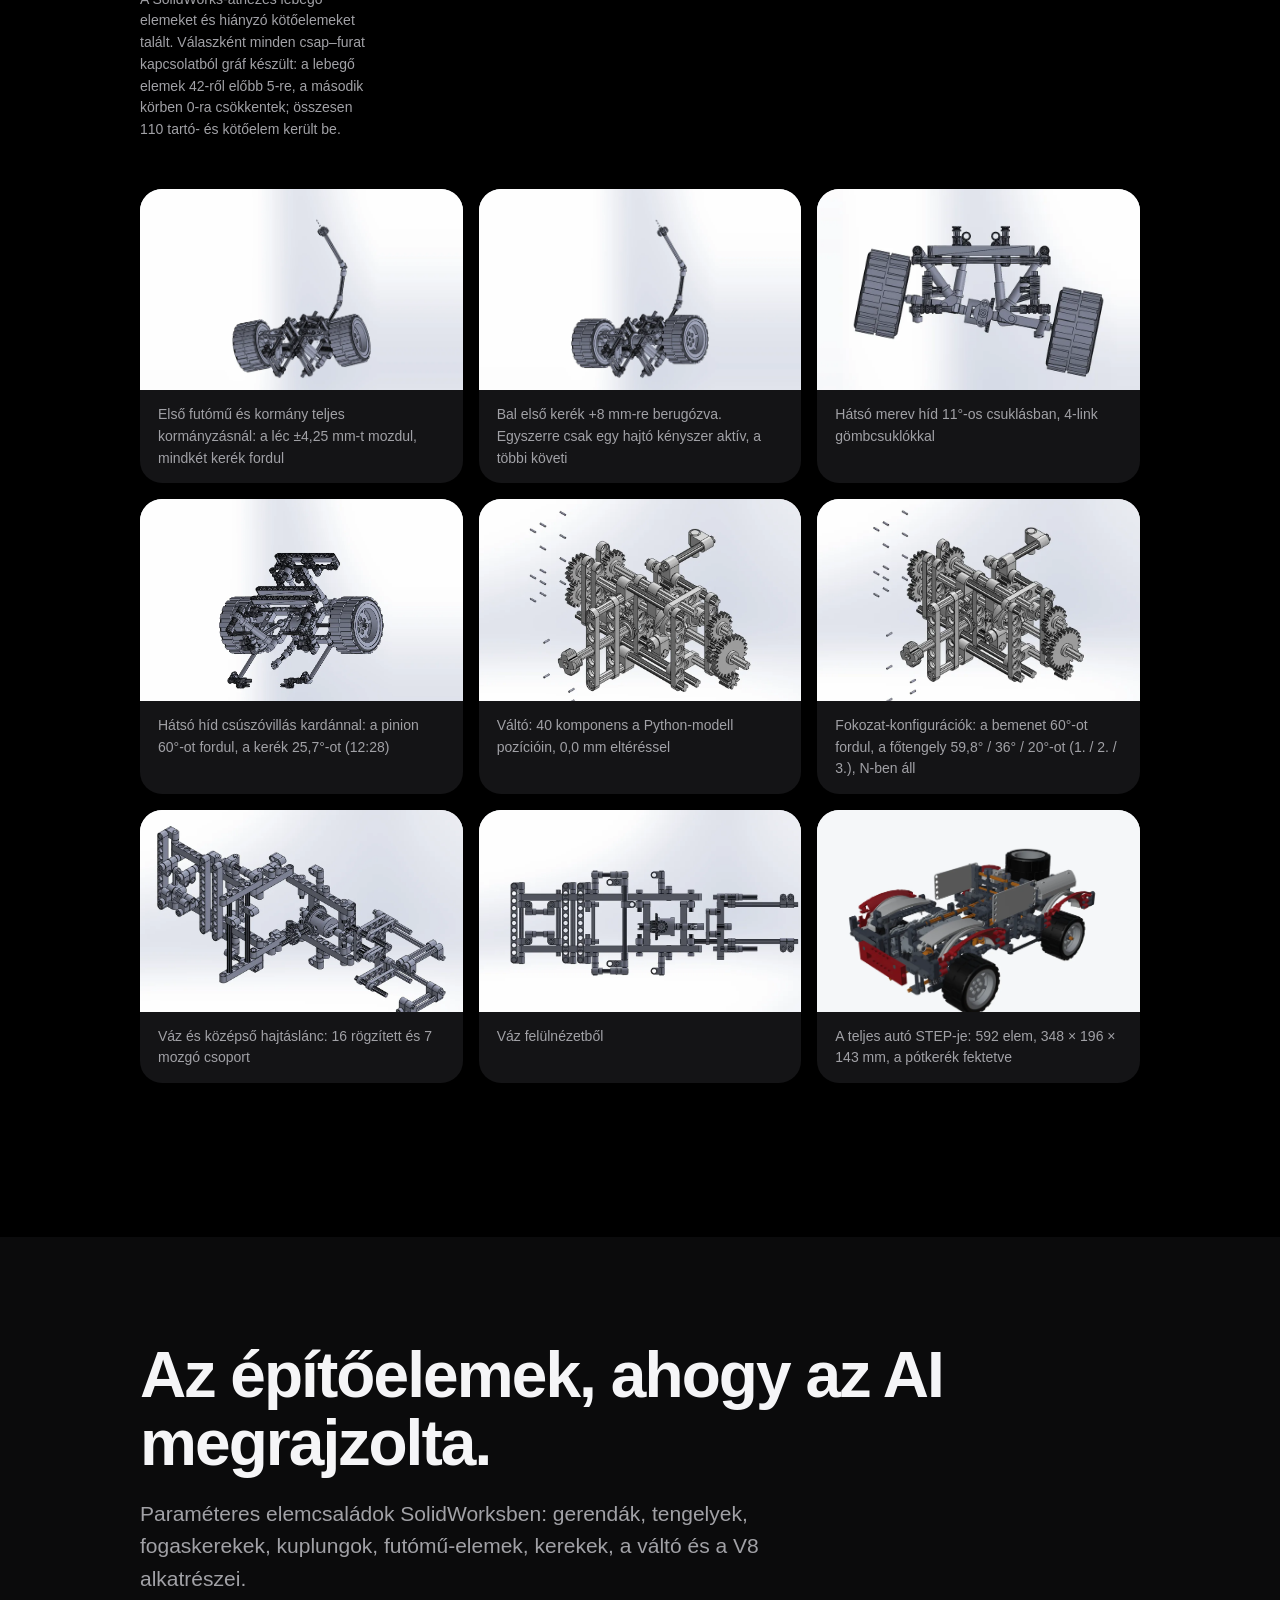
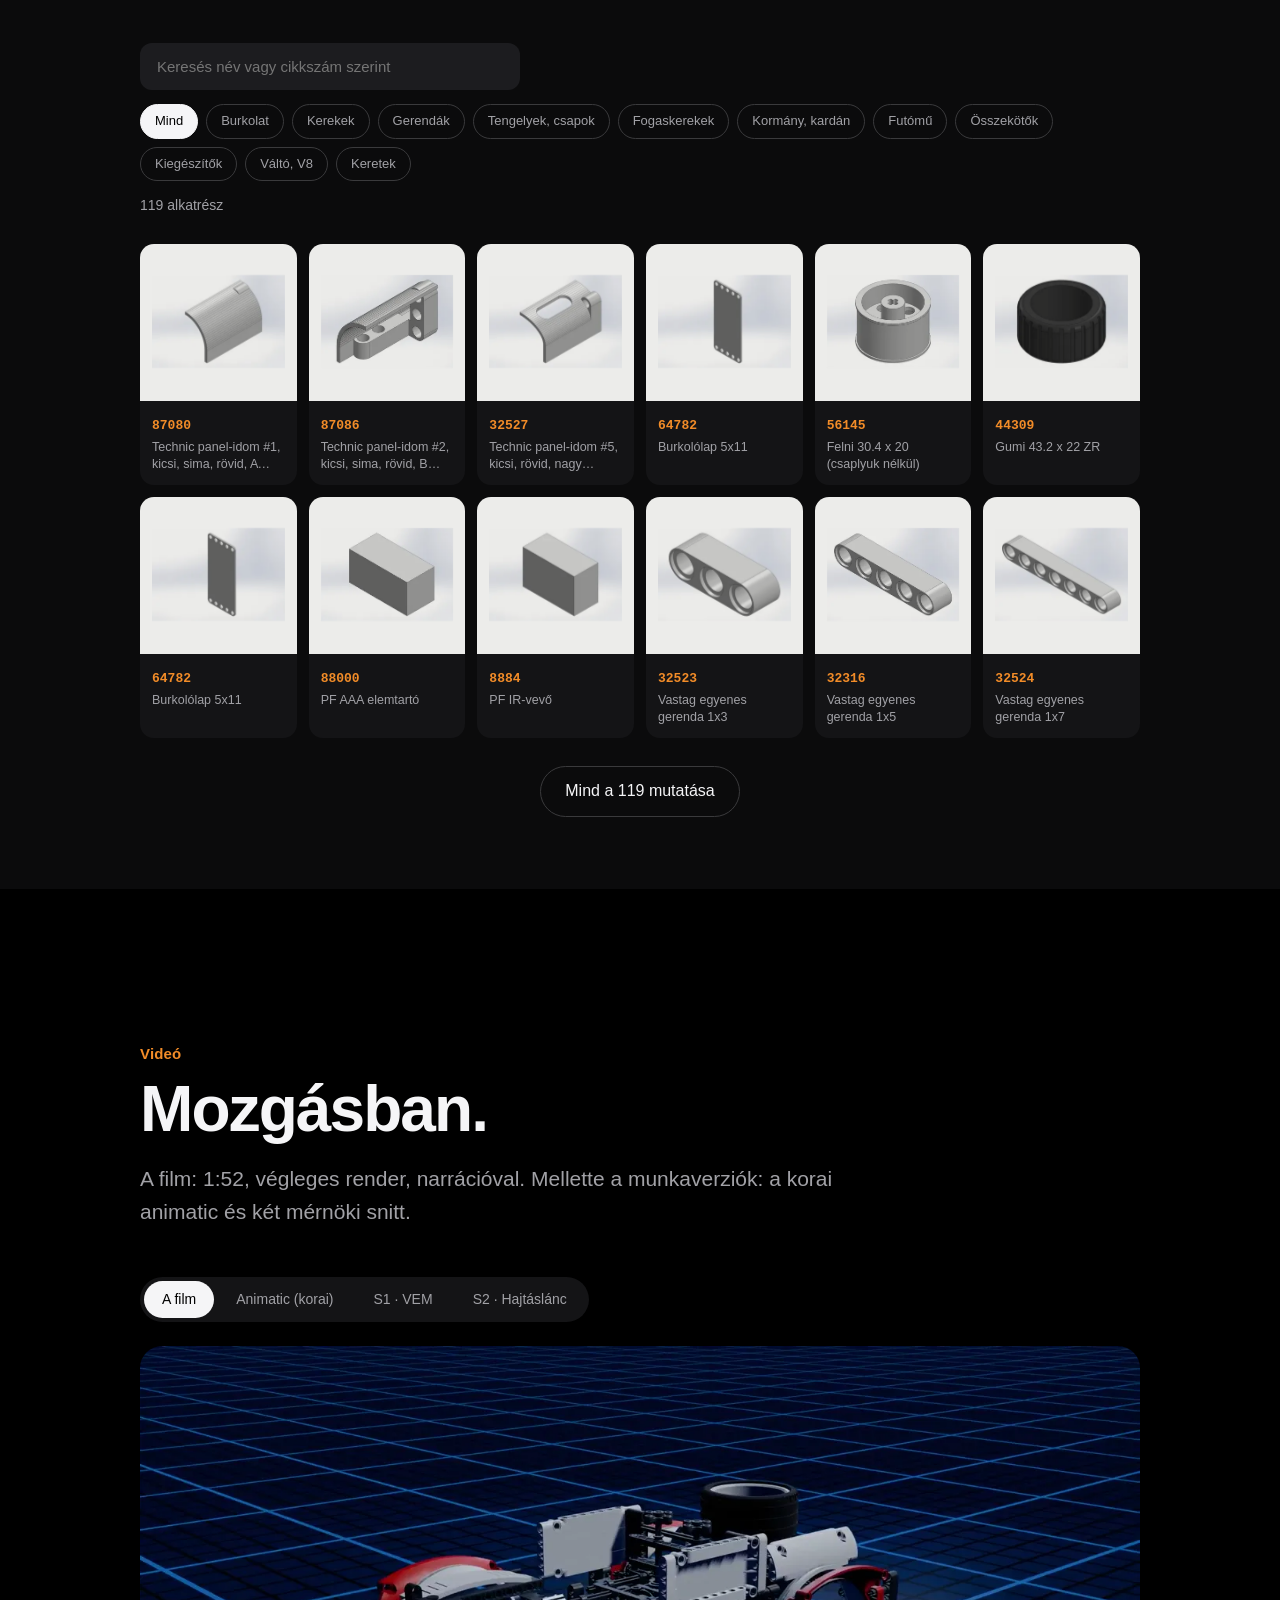
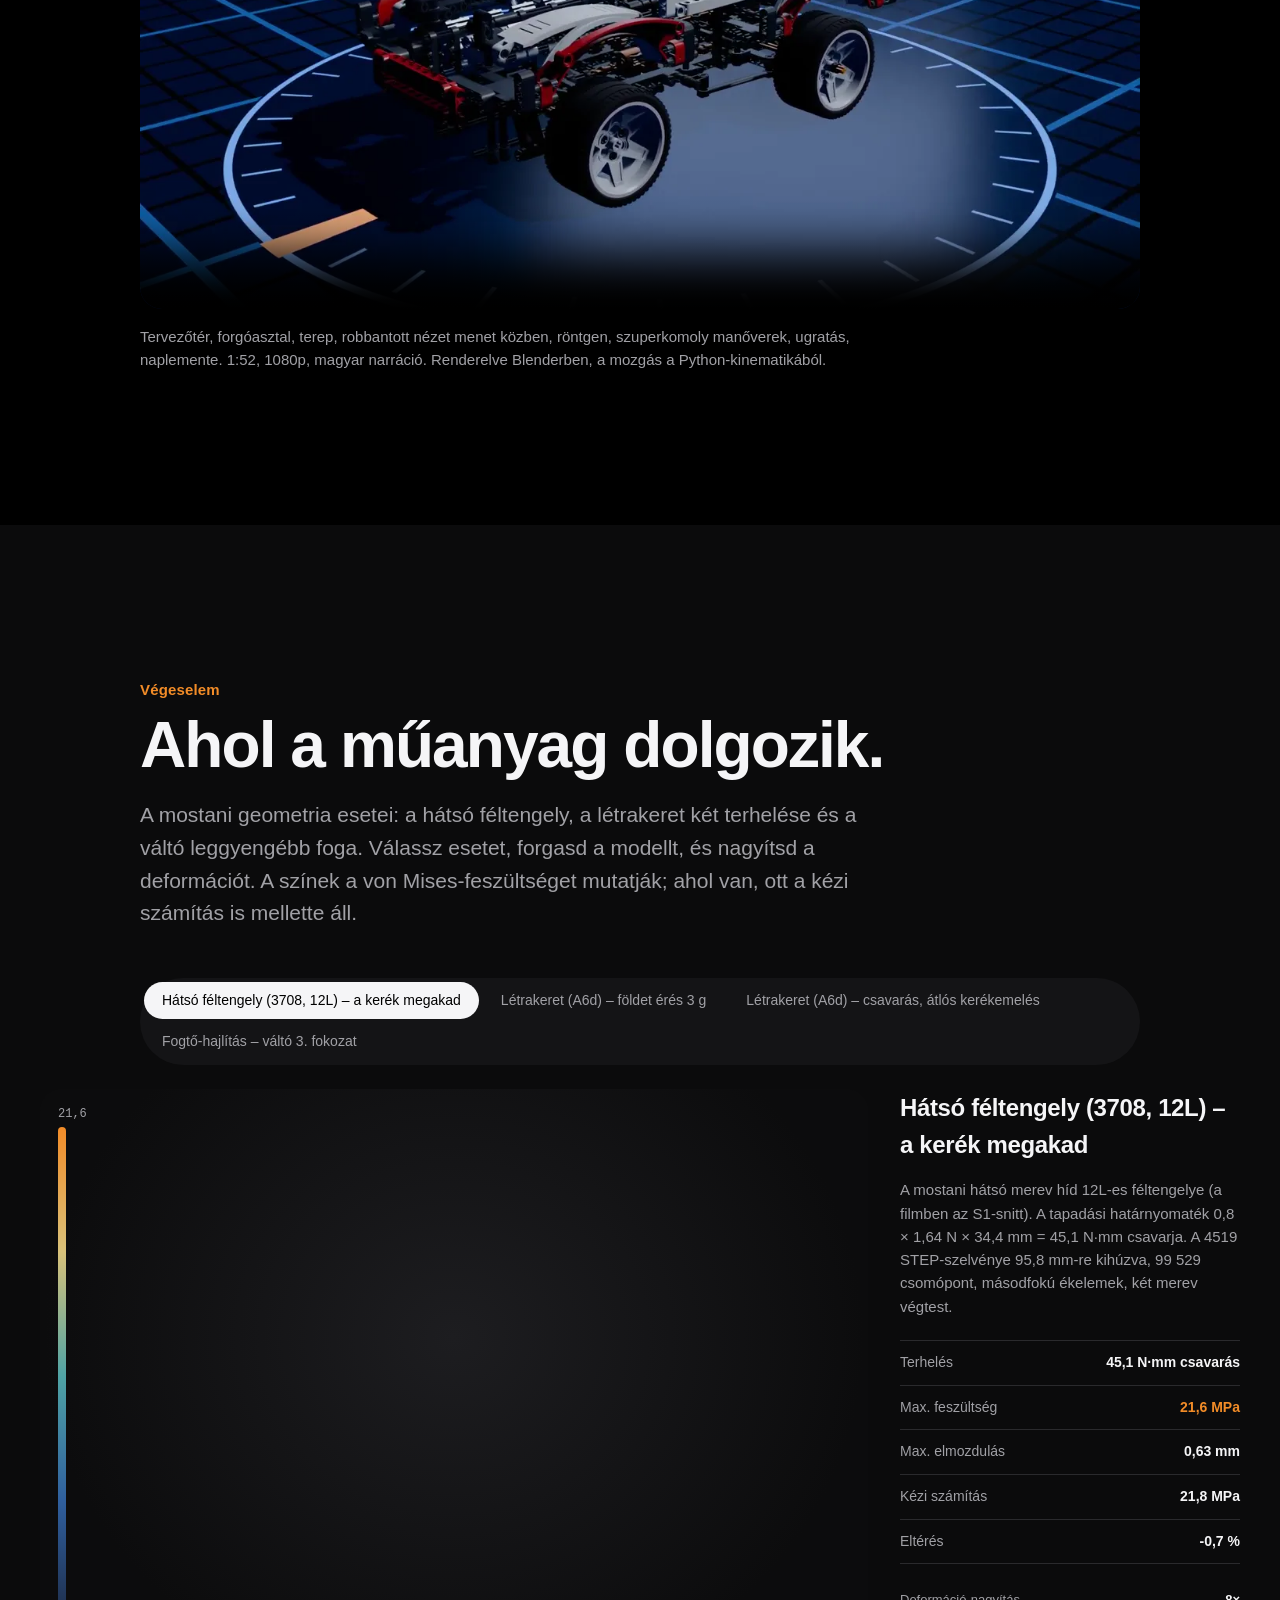
==== commit f9069d2c: "Add final narrated film to website" ====
--- a/index.html
+++ b/index.html
@@ -216,13 +216,13 @@
     <h2 class="reveal" data-i18n="film.title"></h2>
     <p class="intro reveal" data-i18n="film.intro"></p>
     <div class="tabs reveal" id="vidTabs" role="tablist">
-      <button class="tab" type="button" role="tab" data-v="previs" aria-selected="true" data-i18n="film.t1"></button>
+      <button class="tab" type="button" role="tab" data-v="final" aria-selected="true" data-i18n="film.t4"></button>
+      <button class="tab" type="button" role="tab" data-v="previs" aria-selected="false" data-i18n="film.t1"></button>
       <button class="tab" type="button" role="tab" data-v="s1" aria-selected="false" data-i18n="film.t2"></button>
       <button class="tab" type="button" role="tab" data-v="s2" aria-selected="false" data-i18n="film.t3"></button>
-      <button class="tab" type="button" role="tab" data-v="final" aria-selected="false" data-i18n="film.t4"></button>
     </div>
     <div class="film reveal" id="filmBox">
-      <video controls playsinline preload="none" muted></video>
+      <video controls playsinline preload="metadata"></video>
       <span class="badge badge--wip" id="vidBadge" data-i18n="film.wip"></span>
       <div class="film__soon" hidden><svg viewBox="0 0 48 48" aria-hidden="true"><circle cx="24" cy="24" r="22" fill="none" stroke="currentColor" stroke-width="1.5"/><path d="M19 15l14 9-14 9z" fill="currentColor"/></svg><span data-i18n="film.soon"></span></div>
     </div>
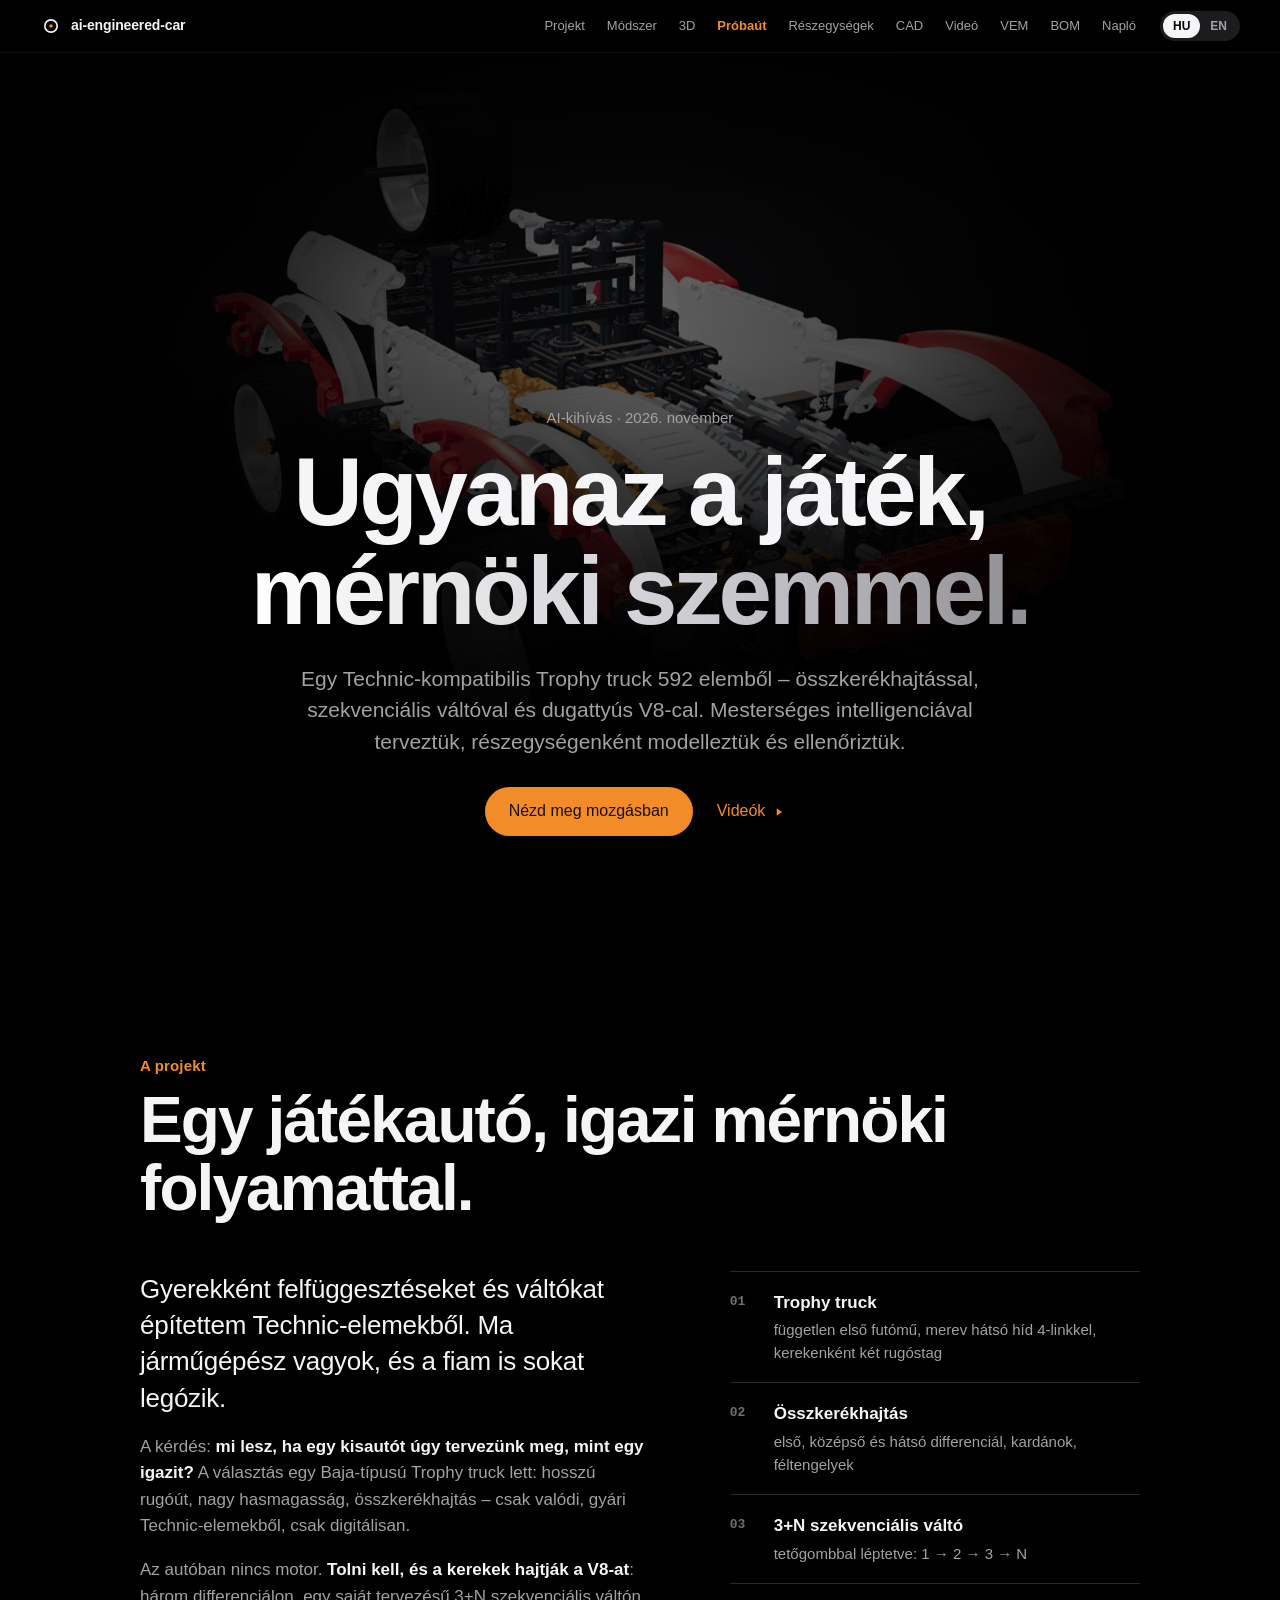
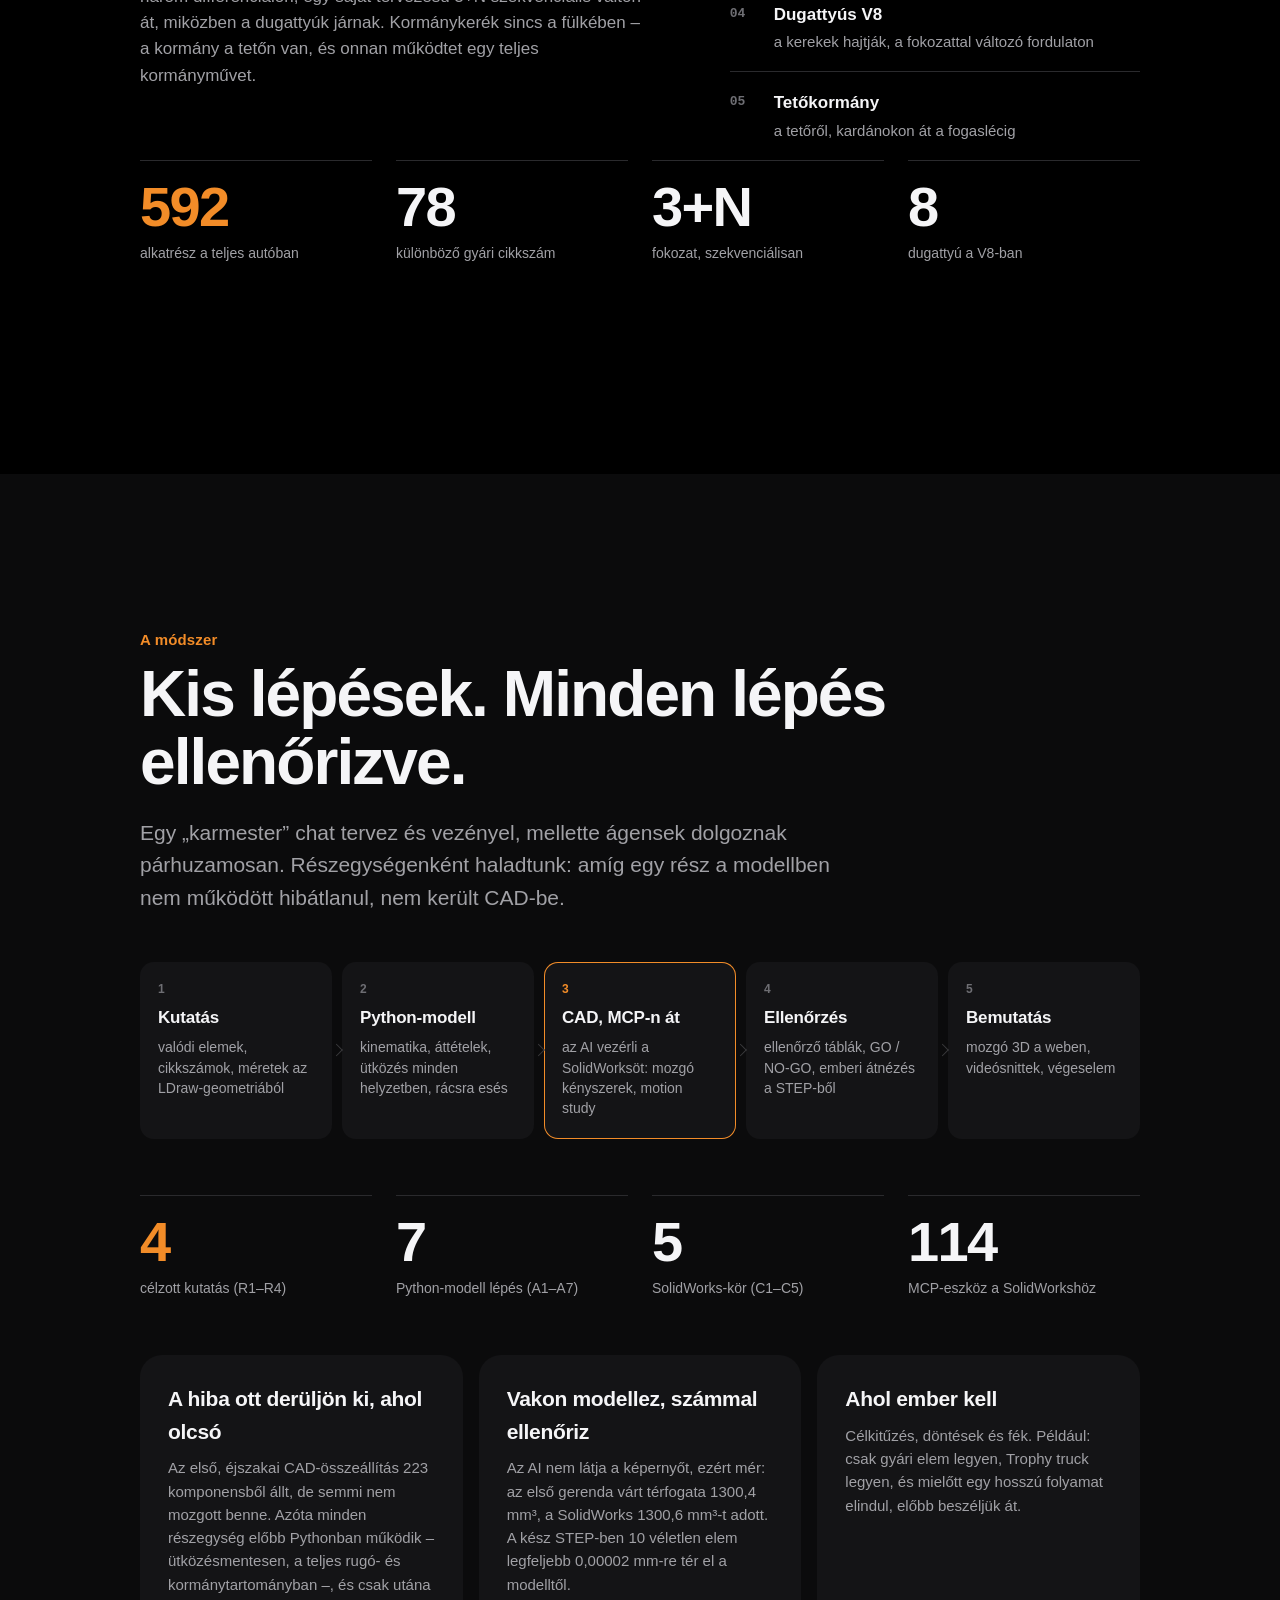
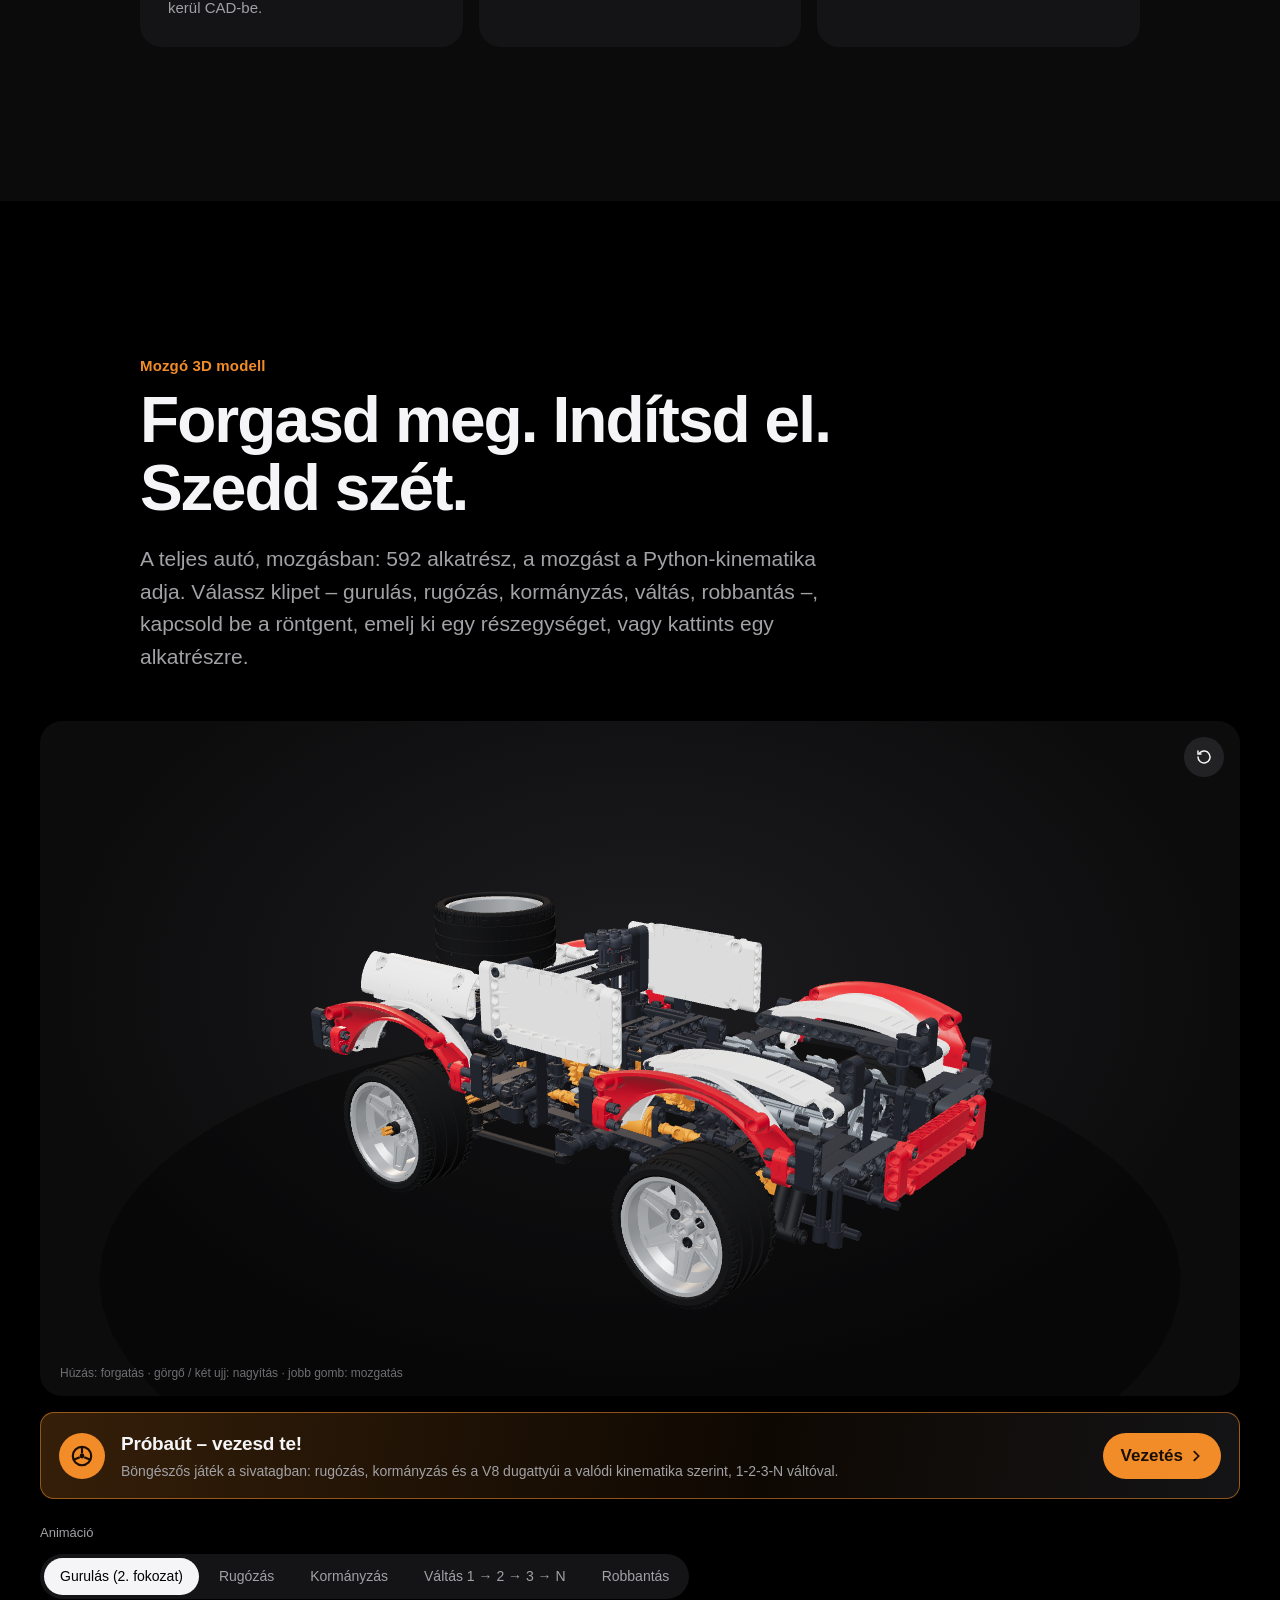
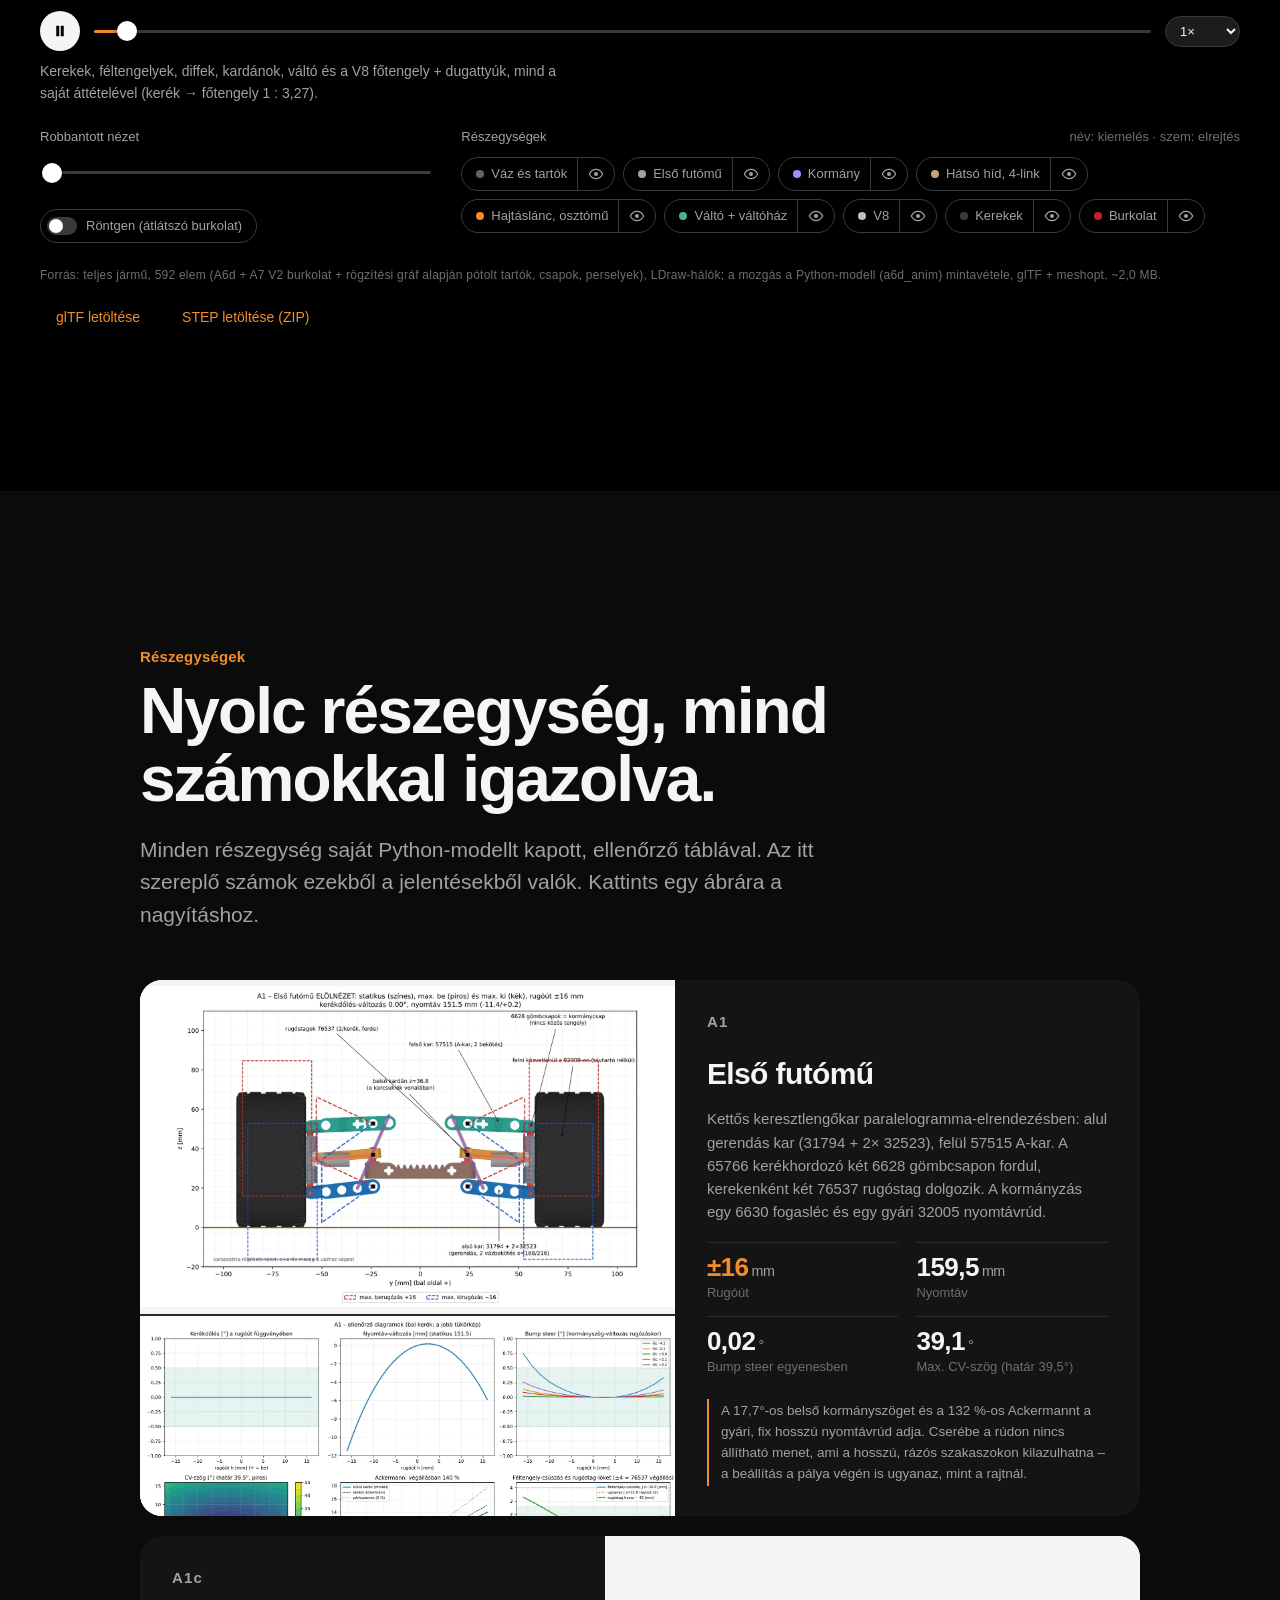
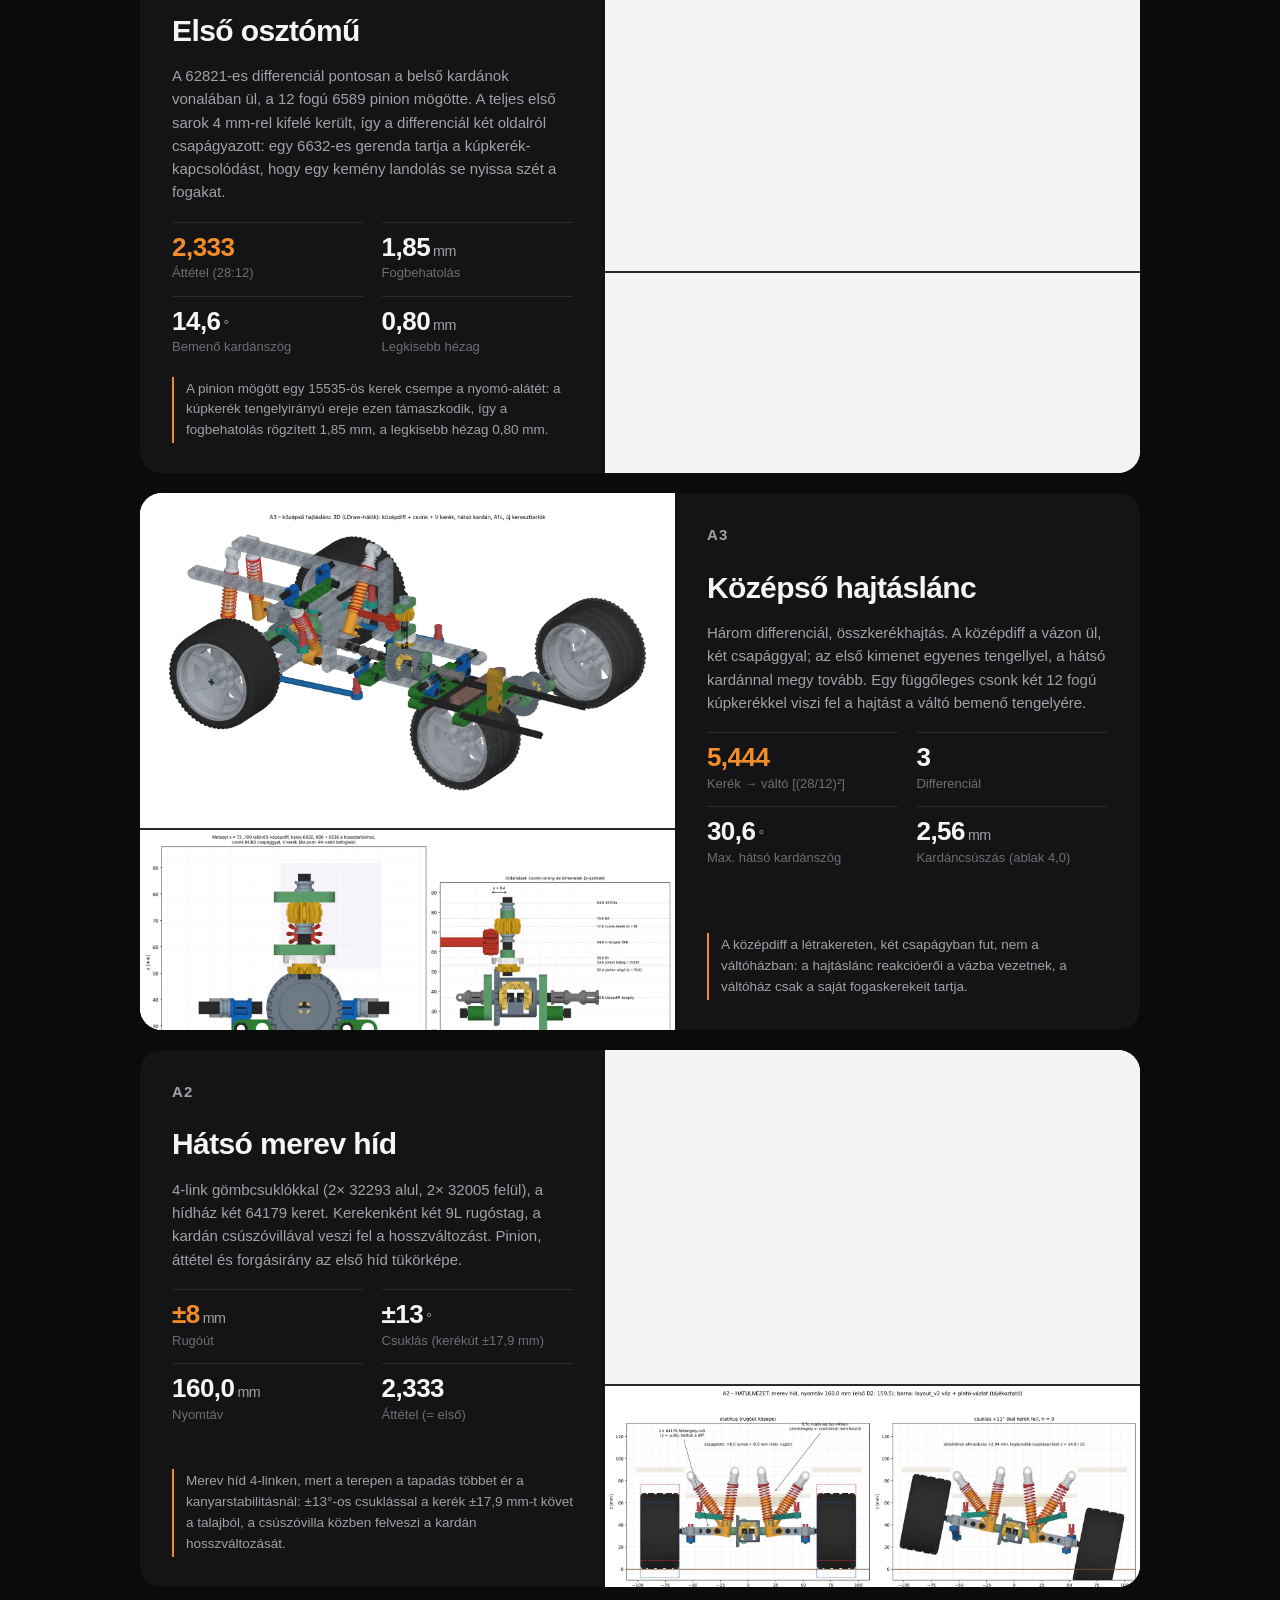
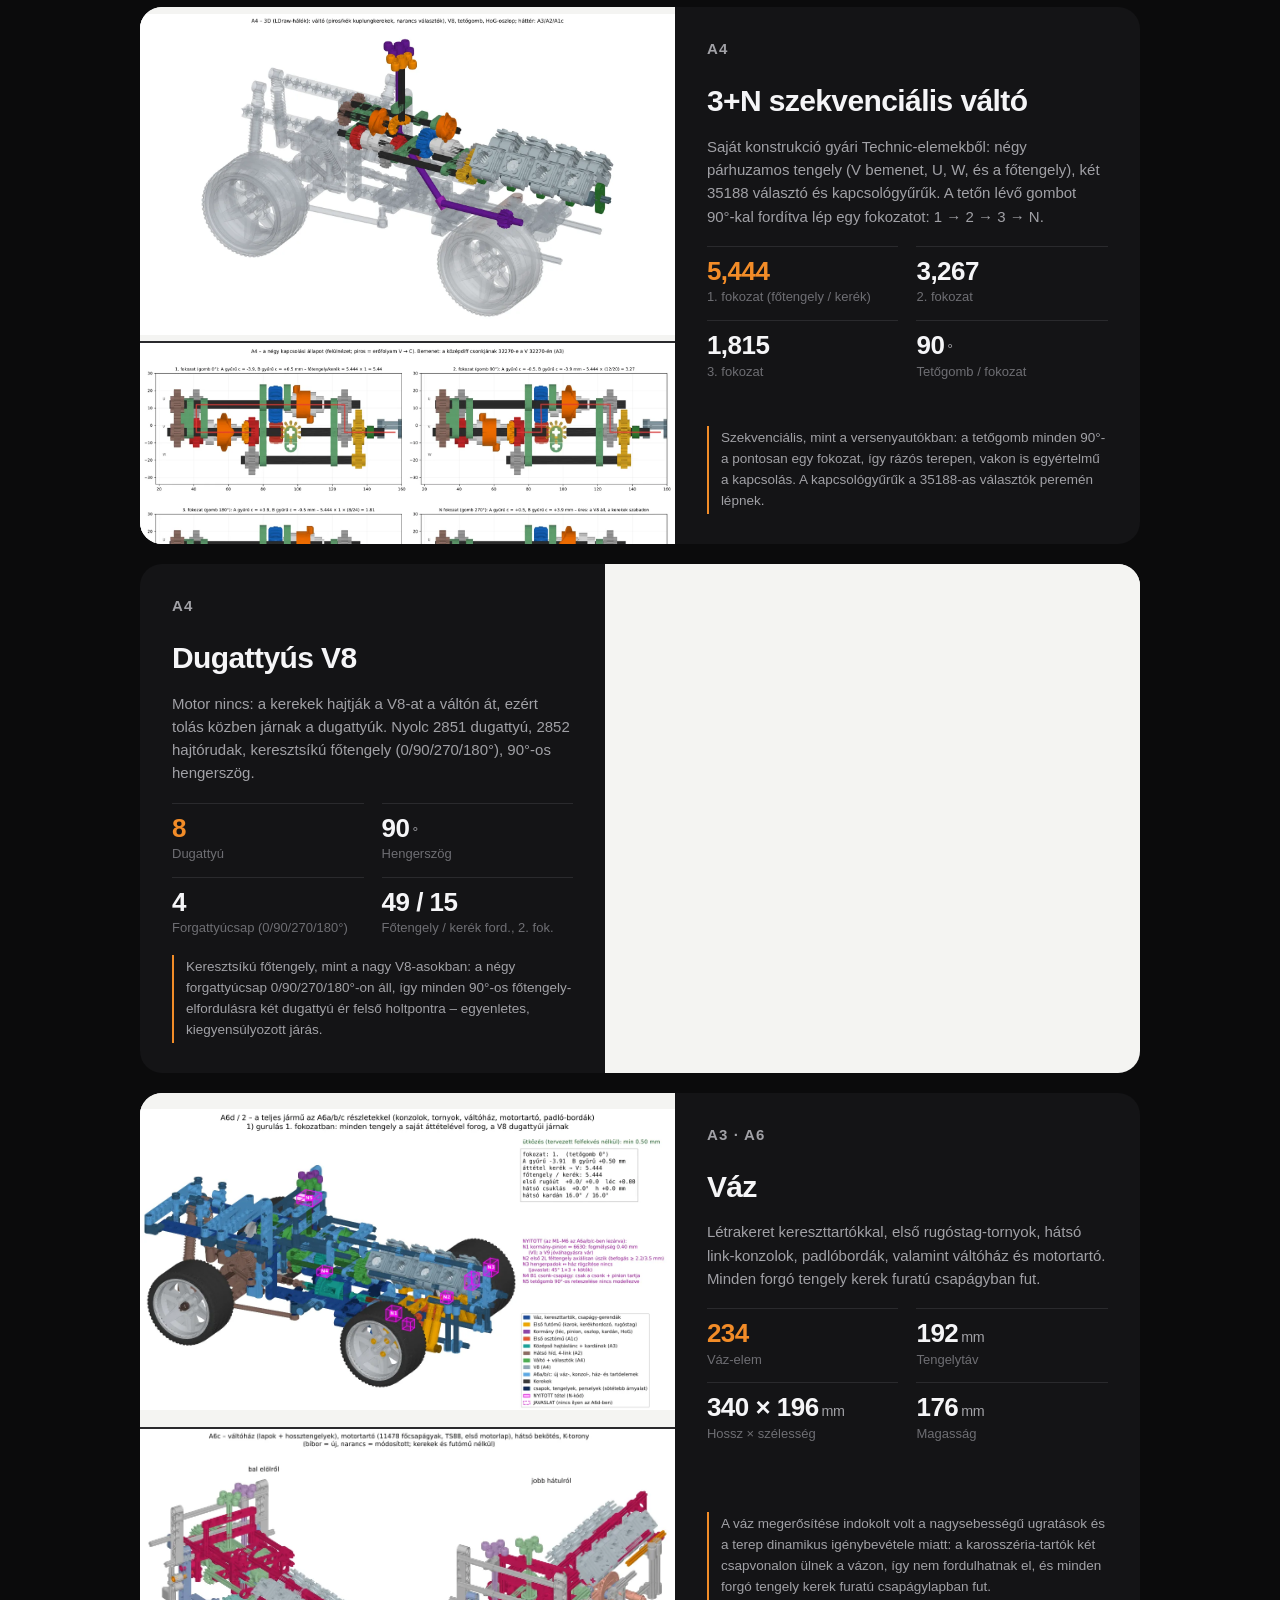
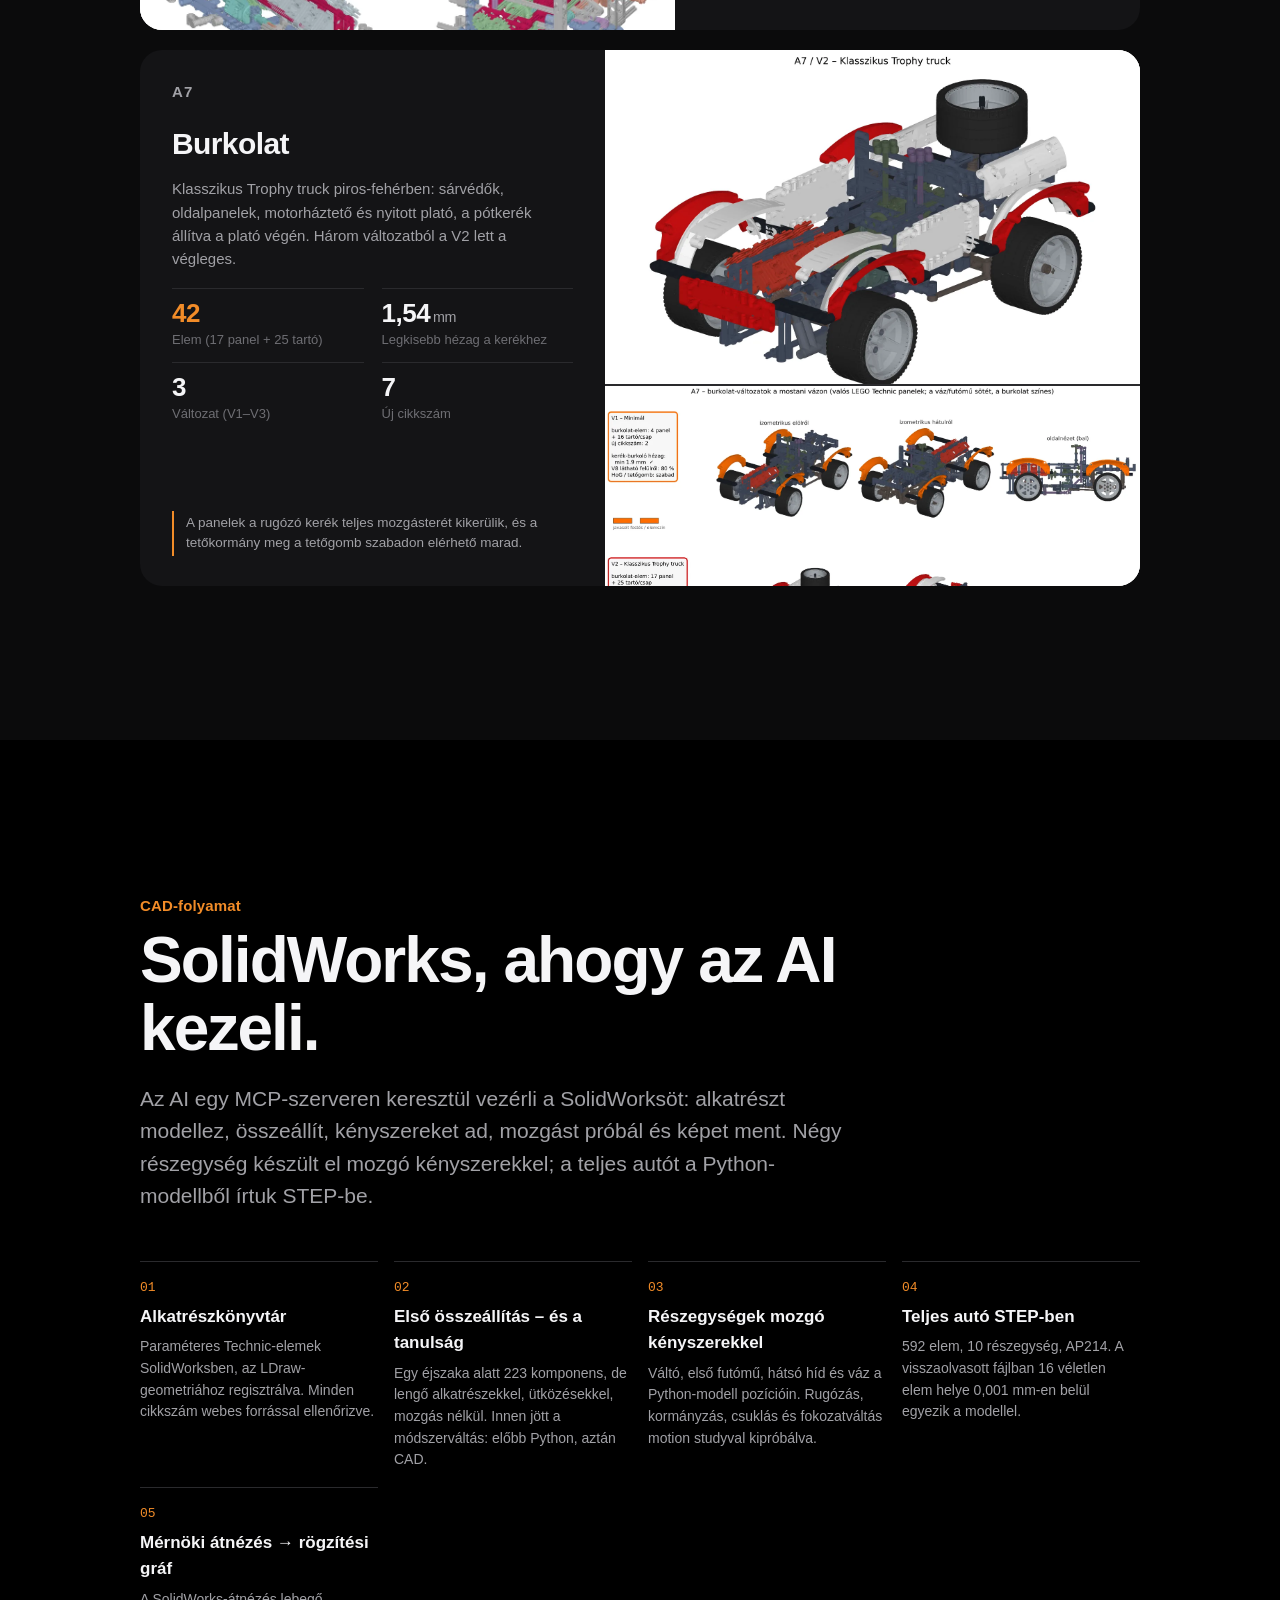
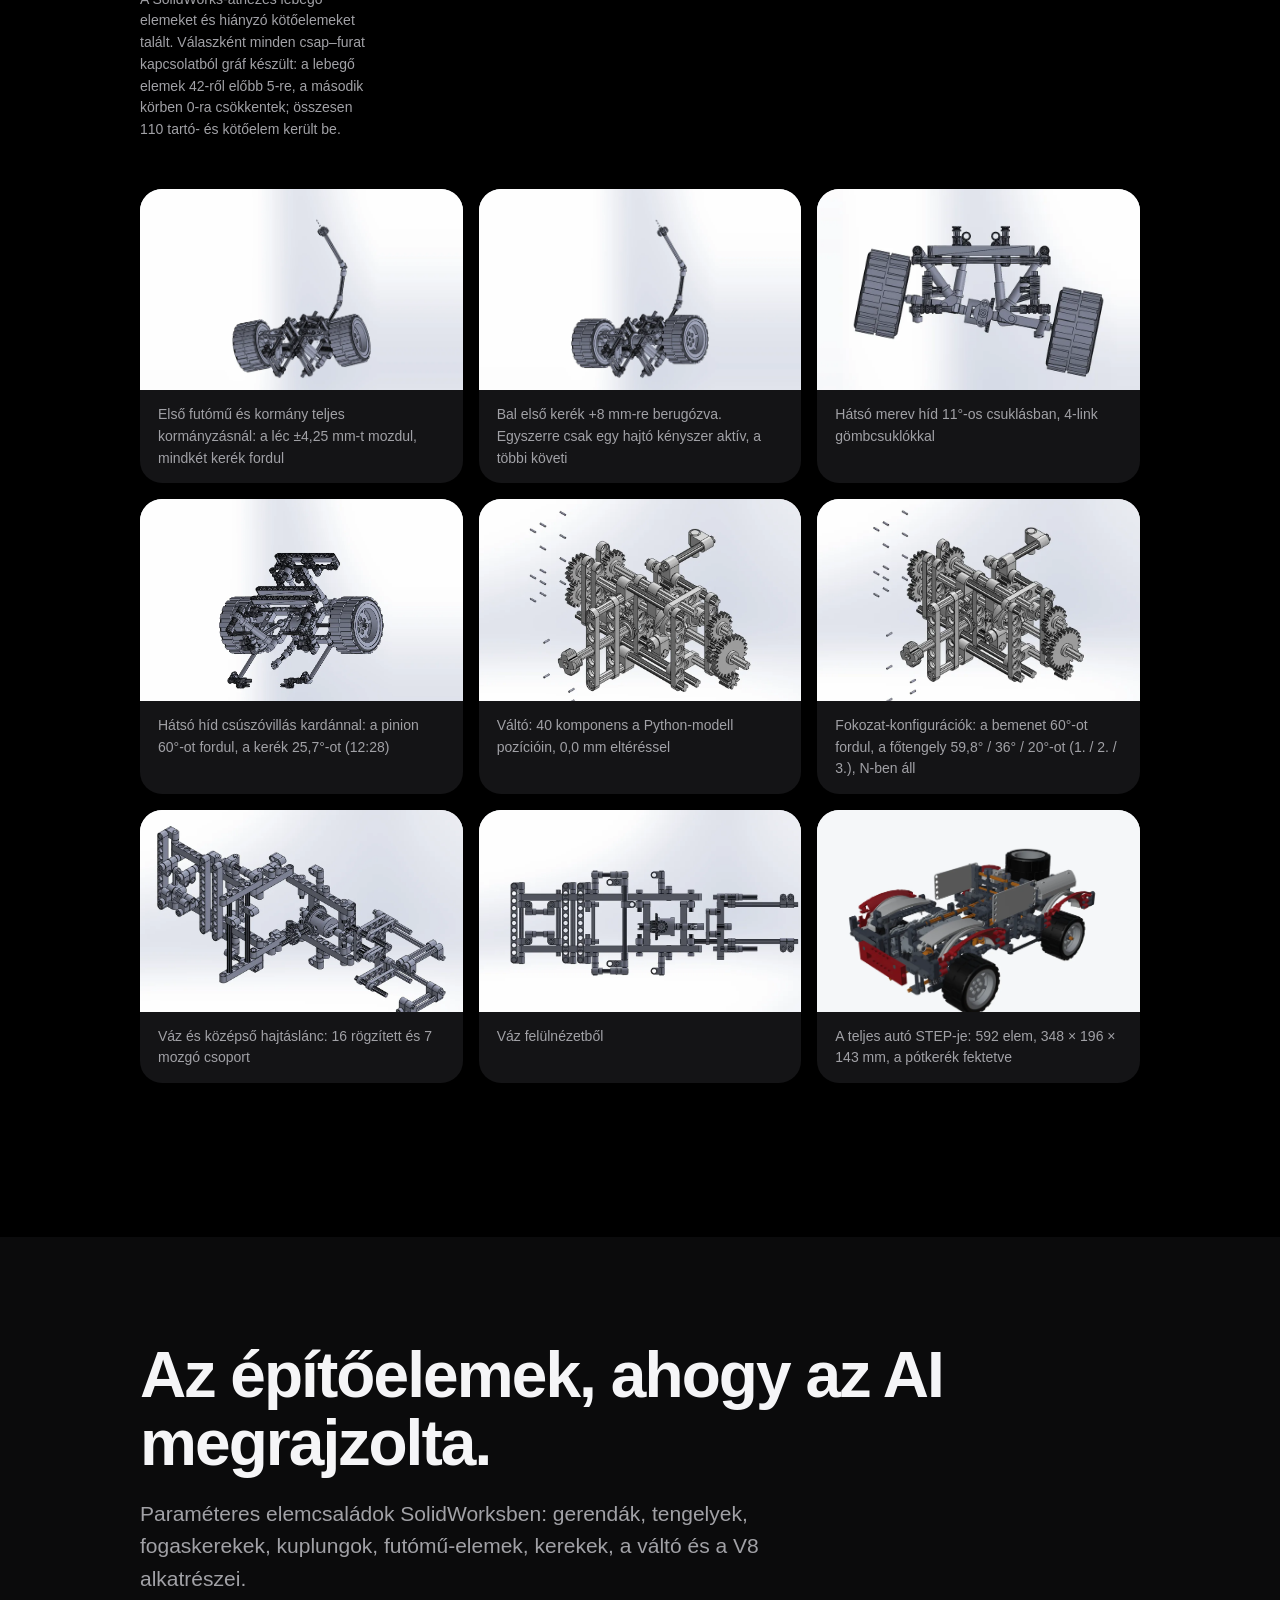
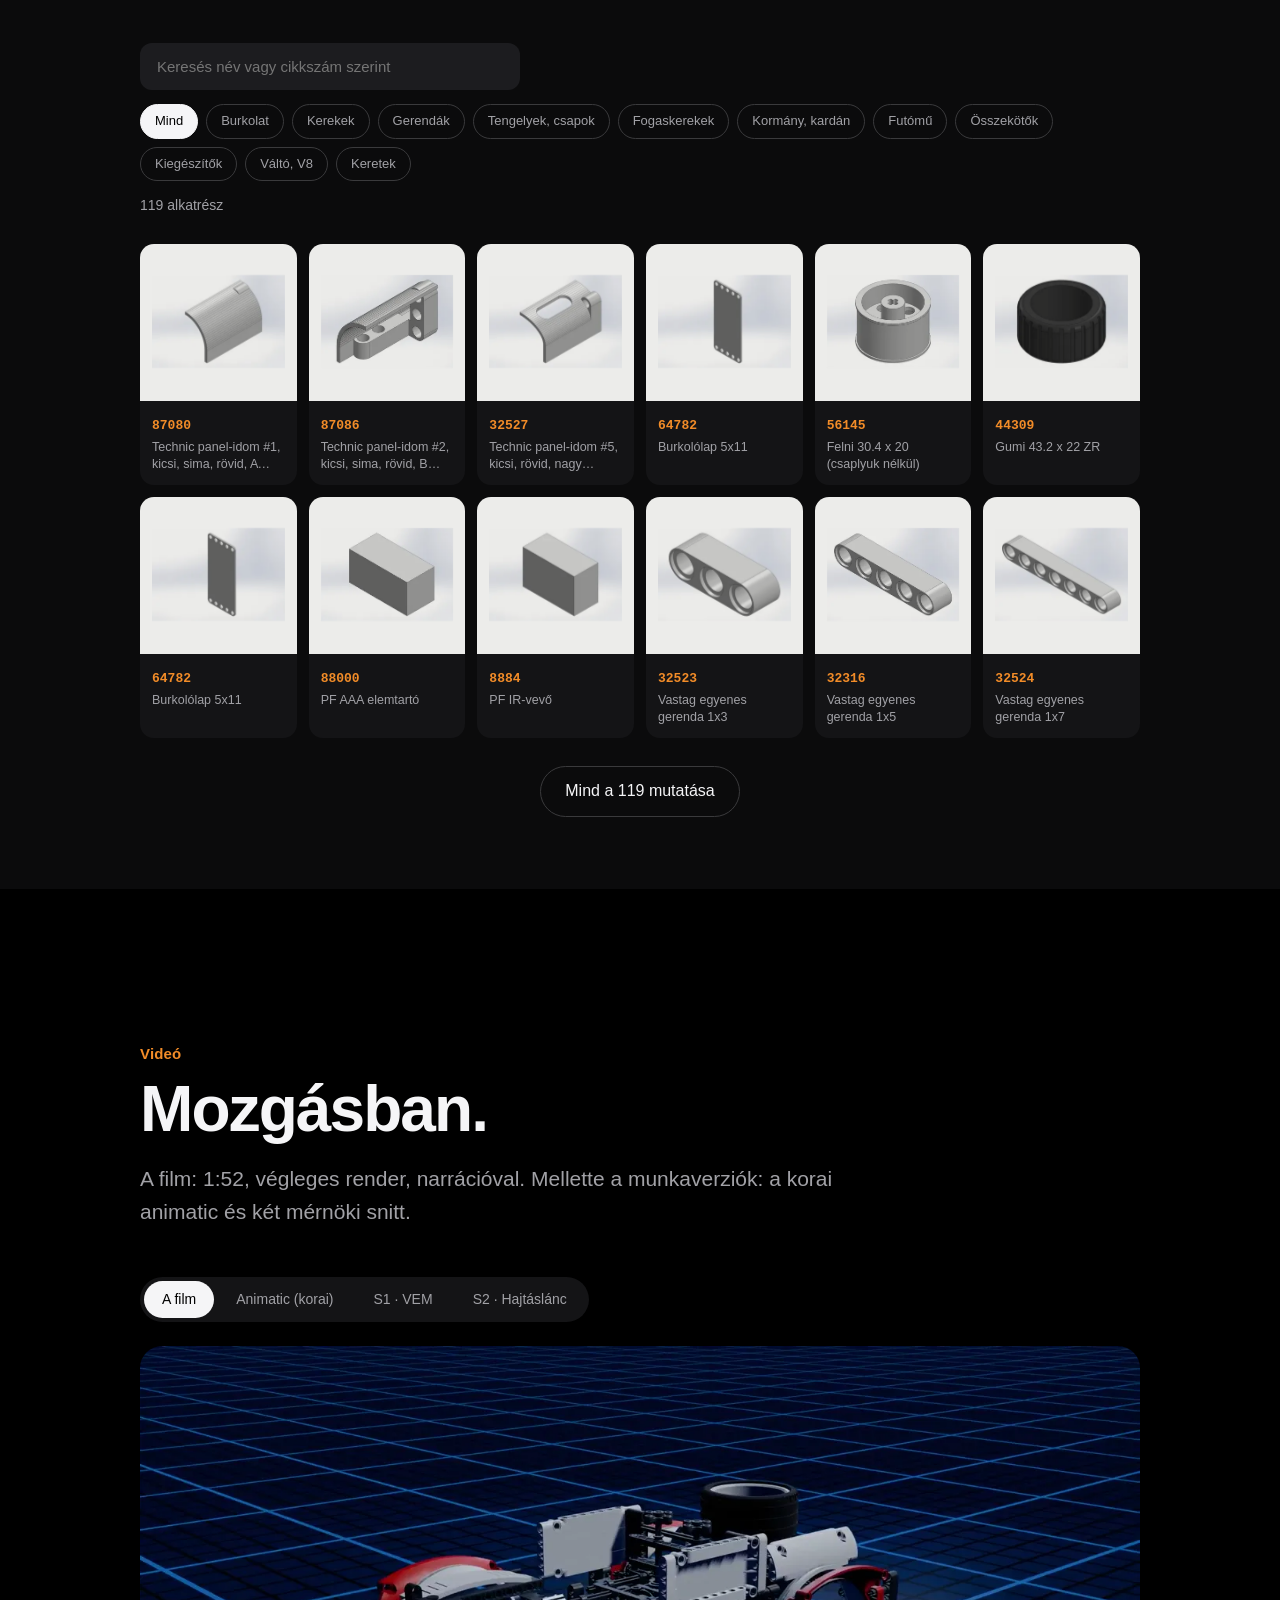
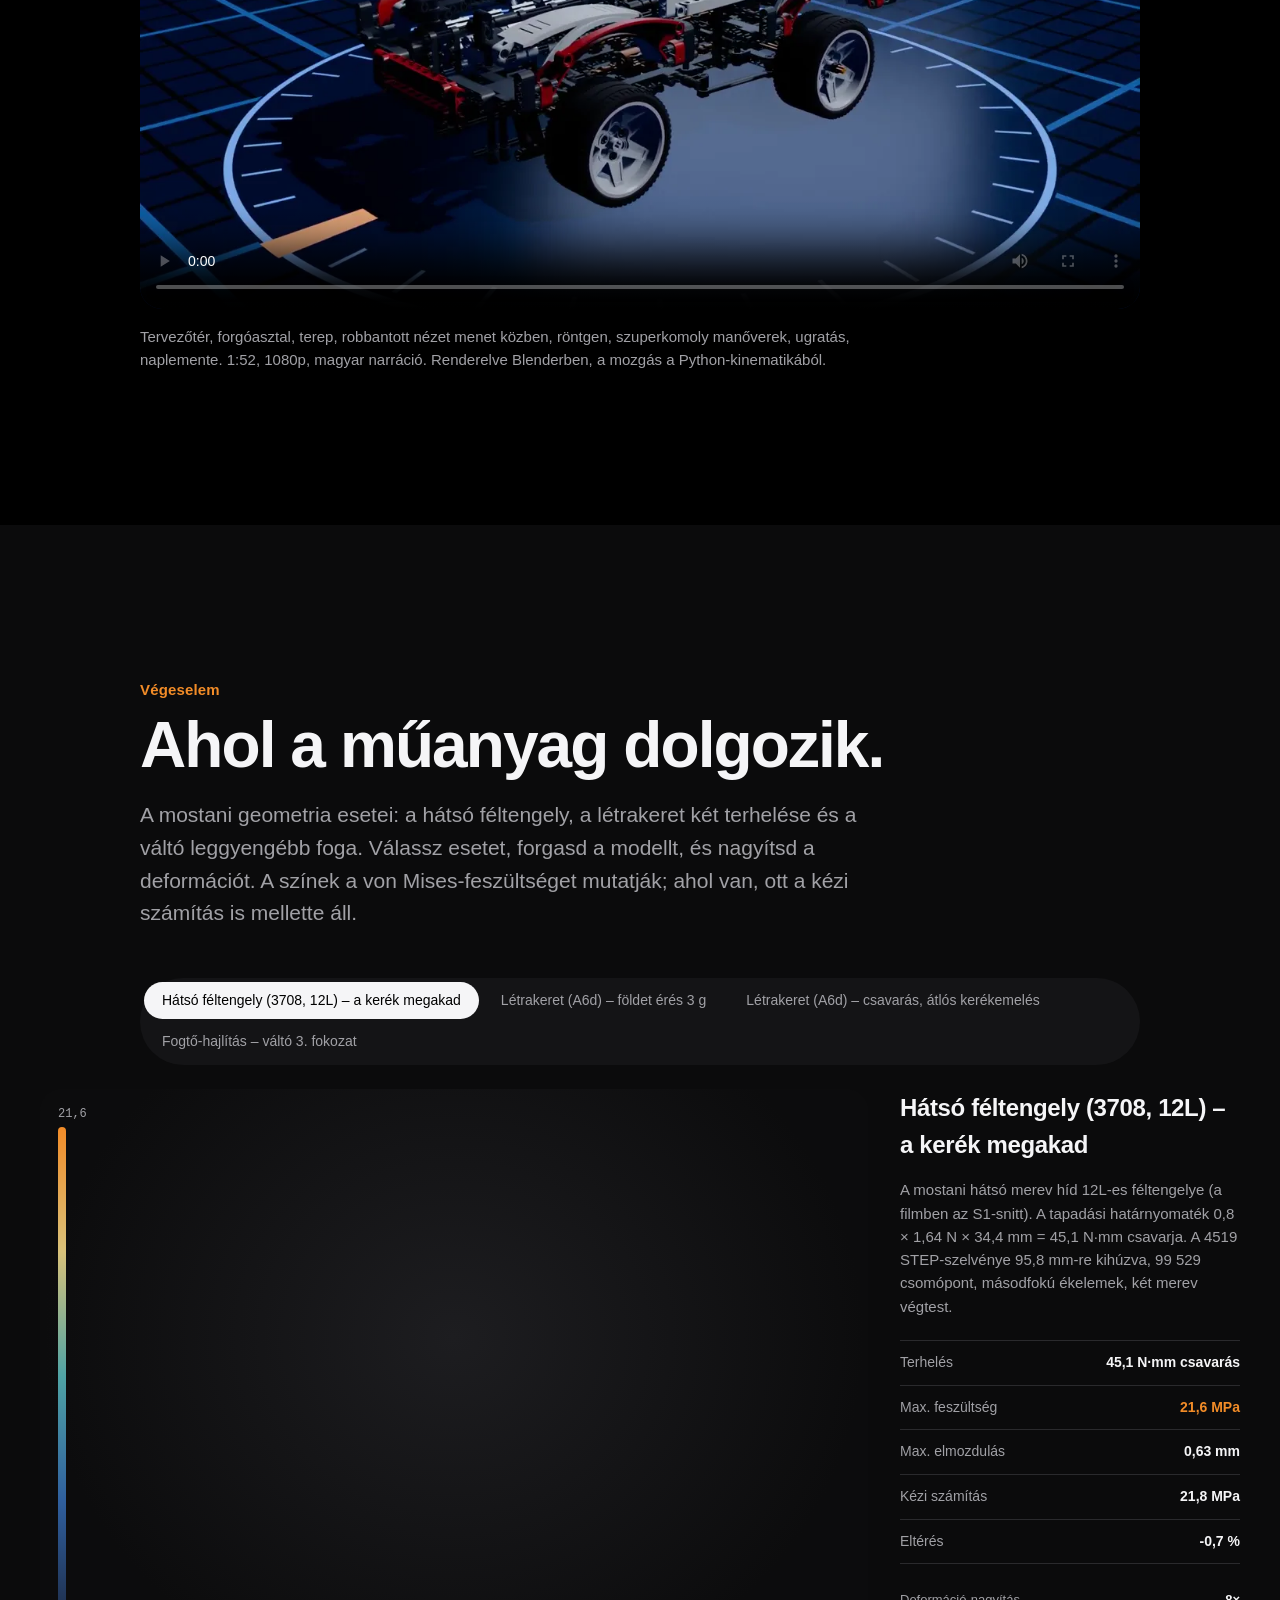
==== commit ee586dc9: "Webpage" ====
--- a/index.html
+++ b/index.html
@@ -318,6 +318,62 @@
   </div>
 </section>
 
+<!-- A KÖVETKEZŐ AUTÓ A TIÉD -->
+<section class="sec sec--alt" id="next">
+  <div class="wrap">
+    <p class="kicker reveal" data-i18n="next.kicker"></p>
+    <h2 class="reveal" data-i18n-html="next.title"></h2>
+    <p class="intro reveal" data-i18n="next.intro"></p>
+    <p class="flowline reveal" data-i18n="next.flow"></p>
+
+    <h3 class="sub-h reveal" data-i18n="next.conceptsT"></h3>
+    <p class="muted reveal next__p" data-i18n="next.conceptsD"></p>
+    <div class="concepts">
+      <figure class="concept reveal" data-lb tabindex="0"><div class="concept__img"><img src="assets/fig/next/koncepcio_versenyauto.webp" alt="" width="1600" height="1000" loading="lazy" decoding="async" data-i18n-alt="next.c1"><span class="badge badge--concept" data-i18n="next.badge"></span></div>
+        <figcaption><b data-i18n="next.c1"></b><span data-i18n="next.c1d"></span><em class="concept__n" data-n="80"></em></figcaption></figure>
+      <figure class="concept reveal" data-lb tabindex="0"><div class="concept__img"><img src="assets/fig/next/koncepcio_kamion.webp" alt="" width="1600" height="1000" loading="lazy" decoding="async" data-i18n-alt="next.c2"><span class="badge badge--concept" data-i18n="next.badge"></span></div>
+        <figcaption><b data-i18n="next.c2"></b><span data-i18n="next.c2d"></span><em class="concept__n" data-n="77"></em></figcaption></figure>
+      <figure class="concept reveal" data-lb tabindex="0"><div class="concept__img"><img src="assets/fig/next/koncepcio_daru.webp" alt="" width="1600" height="1000" loading="lazy" decoding="async" data-i18n-alt="next.c3"><span class="badge badge--concept" data-i18n="next.badge"></span></div>
+        <figcaption><b data-i18n="next.c3"></b><span data-i18n="next.c3d"></span><em class="concept__n" data-n="127"></em></figcaption></figure>
+    </div>
+
+    <div class="next__two">
+      <div class="order reveal">
+        <h3 class="sub-h" data-i18n="next.orderT"></h3>
+        <p class="muted" data-i18n="next.orderD"></p>
+        <a class="btn btn--accent" id="blBtn" href="downloads/TT_bricklink_wanted.xml" download><svg viewBox="0 0 12 12" aria-hidden="true"><path d="M6 1v7M3 5.5 6 8.5 9 5.5M1.5 11h9" stroke="currentColor" stroke-width="1.6" fill="none" stroke-linecap="round"/></svg><span data-i18n="next.orderBtn"></span></a>
+        <p class="small muted order__meta" id="blMeta"></p>
+        <h4 class="order__h" data-i18n="next.howT"></h4>
+        <ol class="order__how"><li data-i18n="next.how1"></li><li data-i18n="next.how2"></li><li data-i18n="next.how3"></li><li data-i18n="next.how4"></li></ol>
+        <p class="small muted" data-i18n="next.honest"></p>
+        <ul class="order__doubt small" id="blDoubt"></ul>
+      </div>
+      <div class="guide reveal">
+        <h3 class="sub-h" data-i18n="next.guideT"></h3>
+        <p class="muted" data-i18n="next.guideD"></p>
+        <figure class="guide__fig" data-lb tabindex="0">
+          <div class="guide__img"><img id="guideImg" src="assets/fig/next/utmutato_1.webp" alt="" width="1400" height="1000" loading="lazy" decoding="async"><span class="badge badge--concept" data-i18n="next.sample"></span></div>
+          <figcaption id="guideCap"></figcaption>
+        </figure>
+        <div class="guide__nav">
+          <button class="iconbtn" type="button" id="guidePrev" data-i18n-title="next.prev"><svg viewBox="0 0 24 24" width="18" height="18" aria-hidden="true"><path d="M15 5l-7 7 7 7" stroke="currentColor" stroke-width="2" fill="none" stroke-linecap="round"/></svg></button>
+          <div class="guide__dots" id="guideDots" role="tablist"></div>
+          <button class="iconbtn" type="button" id="guideNext" data-i18n-title="next.nextStep"><svg viewBox="0 0 24 24" width="18" height="18" aria-hidden="true"><path d="M9 5l7 7-7 7" stroke="currentColor" stroke-width="2" fill="none" stroke-linecap="round"/></svg></button>
+        </div>
+      </div>
+    </div>
+
+    <div class="next__close reveal">
+      <h3 data-i18n="next.closeT"></h3>
+      <p class="muted" data-i18n="next.closeD"></p>
+      <div class="next__cta">
+        <a class="btn btn--accent" href="probaut/"><span data-i18n="next.cta1"></span><svg viewBox="0 0 12 12" aria-hidden="true"><path d="M4 2l4 4-4 4" stroke="currentColor" stroke-width="1.6" fill="none" stroke-linecap="round"/></svg></a>
+        <a class="btn btn--ghost" href="https://github.com/PoResearch-and-deploy/ai-engineered-car" rel="noopener"><span data-i18n="next.cta2"></span></a>
+      </div>
+    </div>
+  </div>
+</section>
+
 <!-- ZÁRÓKÁRTYA -->
 <section class="sec" id="end">
   <div class="wrap">
--- a/assets/css/style.css
+++ b/assets/css/style.css
@@ -393,3 +393,42 @@
 .drive__go{flex:none;display:inline-flex;align-items:center;gap:6px;background:var(--accent);color:var(--accent-ink);font-weight:650;padding:10px 18px;border-radius:999px}
 .drive__go svg{width:14px;height:14px}
 @media (max-width:640px){.drive{flex-wrap:wrap}.drive__go{width:100%;justify-content:center}}
+
+/* a következő autó a tiéd */
+.flowline{font:500 14px var(--mono);color:var(--fg2);letter-spacing:.01em;margin:-24px 0 64px;padding:12px 18px;border:1px solid var(--line);border-radius:999px;display:inline-block;max-width:100%}
+.next__p{max-width:720px;margin:0 0 28px}
+.concepts{display:grid;grid-template-columns:repeat(3,1fr);gap:16px}
+.concept{margin:0;background:var(--panel);border-radius:var(--r);overflow:hidden;cursor:zoom-in}
+.concept__img{position:relative;aspect-ratio:16/10;background:#0b0e14;overflow:hidden}
+.concept__img img{width:100%;height:100%;object-fit:cover;display:block;transition:transform .6s}
+.concept:hover img{transform:scale(1.03)}
+.badge--concept{position:absolute;left:12px;right:auto;top:12px;font:600 11px var(--font);letter-spacing:.03em;padding:4px 10px;border-radius:999px;background:rgba(10,10,12,.72);color:var(--fg);border:1px solid rgba(255,255,255,.18);backdrop-filter:blur(6px)}
+.concept figcaption{padding:16px 18px 18px;display:grid;gap:4px}
+.concept figcaption b{font-weight:600}
+.concept figcaption span{color:var(--fg2);font-size:14px}
+.concept__n{font-style:normal;font:500 12px var(--mono);color:var(--fg3);margin-top:4px}
+.next__two{display:grid;grid-template-columns:1fr 1.25fr;gap:56px;margin-top:96px;align-items:start}
+.order .btn{margin-top:8px}
+.order__meta{margin:12px 0 28px;font-family:var(--mono)}
+.order__h{margin:0 0 8px;font-size:15px;font-weight:600}
+.order__how{margin:0 0 20px;padding-left:20px;color:var(--fg2);font-size:15px}
+.order__how li{margin:4px 0}
+.order__doubt{margin:8px 0 0;padding-left:18px;color:var(--fg2)}
+.order__doubt li{margin:3px 0}
+.order__doubt code{font-family:var(--mono);color:var(--fg)}
+.guide__fig{margin:8px 0 0;cursor:zoom-in}
+.guide__img{position:relative;background:#eef3f7;border-radius:var(--r);overflow:hidden;aspect-ratio:7/5}
+.guide__img img{width:100%;height:100%;object-fit:contain;display:block}
+.guide__img .badge--concept{left:auto;right:12px;background:rgba(255,255,255,.85);color:#1d1d1f;border-color:rgba(0,0,0,.12)}
+.guide__fig figcaption{padding:12px 2px 0;font-size:14px;color:var(--fg2);min-height:3em}
+.guide__fig figcaption b{color:var(--fg);font-weight:600}
+.guide__nav{display:flex;align-items:center;gap:14px;margin-top:6px}
+.guide__dots{display:flex;gap:8px}
+.guide__dots button{width:9px;height:9px;padding:0;border-radius:50%;border:0;background:var(--line2);cursor:pointer}
+.guide__dots button[aria-selected=true]{background:var(--accent);width:22px;border-radius:999px}
+.next__close{margin-top:110px;text-align:center}
+.next__close h3{font-size:clamp(26px,3.6vw,40px);letter-spacing:-.02em;line-height:1.15;margin:0 0 14px}
+.next__close p{max-width:620px;margin:0 auto 28px}
+.next__cta{display:flex;gap:12px;justify-content:center;flex-wrap:wrap}
+@media (max-width:1060px){.concepts{grid-template-columns:1fr 1fr}.next__two{grid-template-columns:1fr;gap:72px}}
+@media (max-width:720px){.concepts{grid-template-columns:1fr}.flowline{border-radius:14px;margin-bottom:48px}.next__two{margin-top:72px}.next__close{margin-top:80px}}
